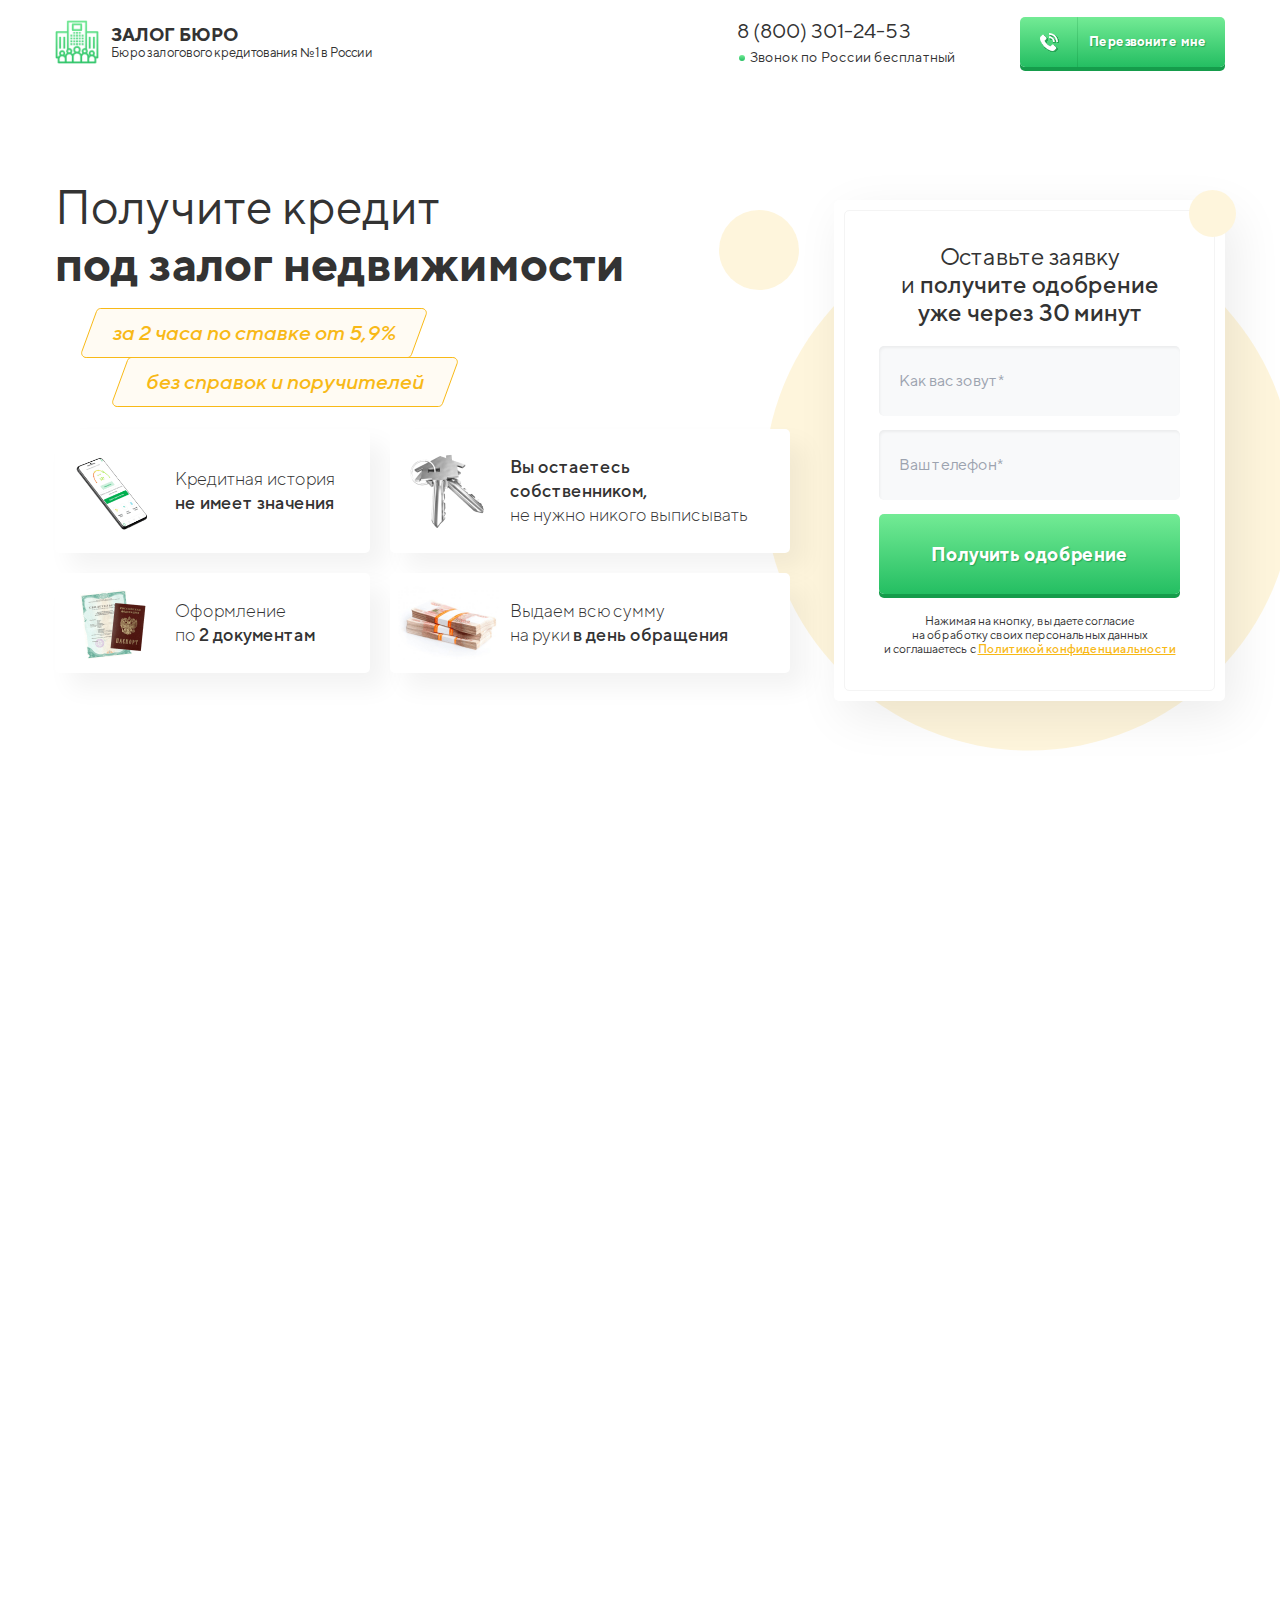
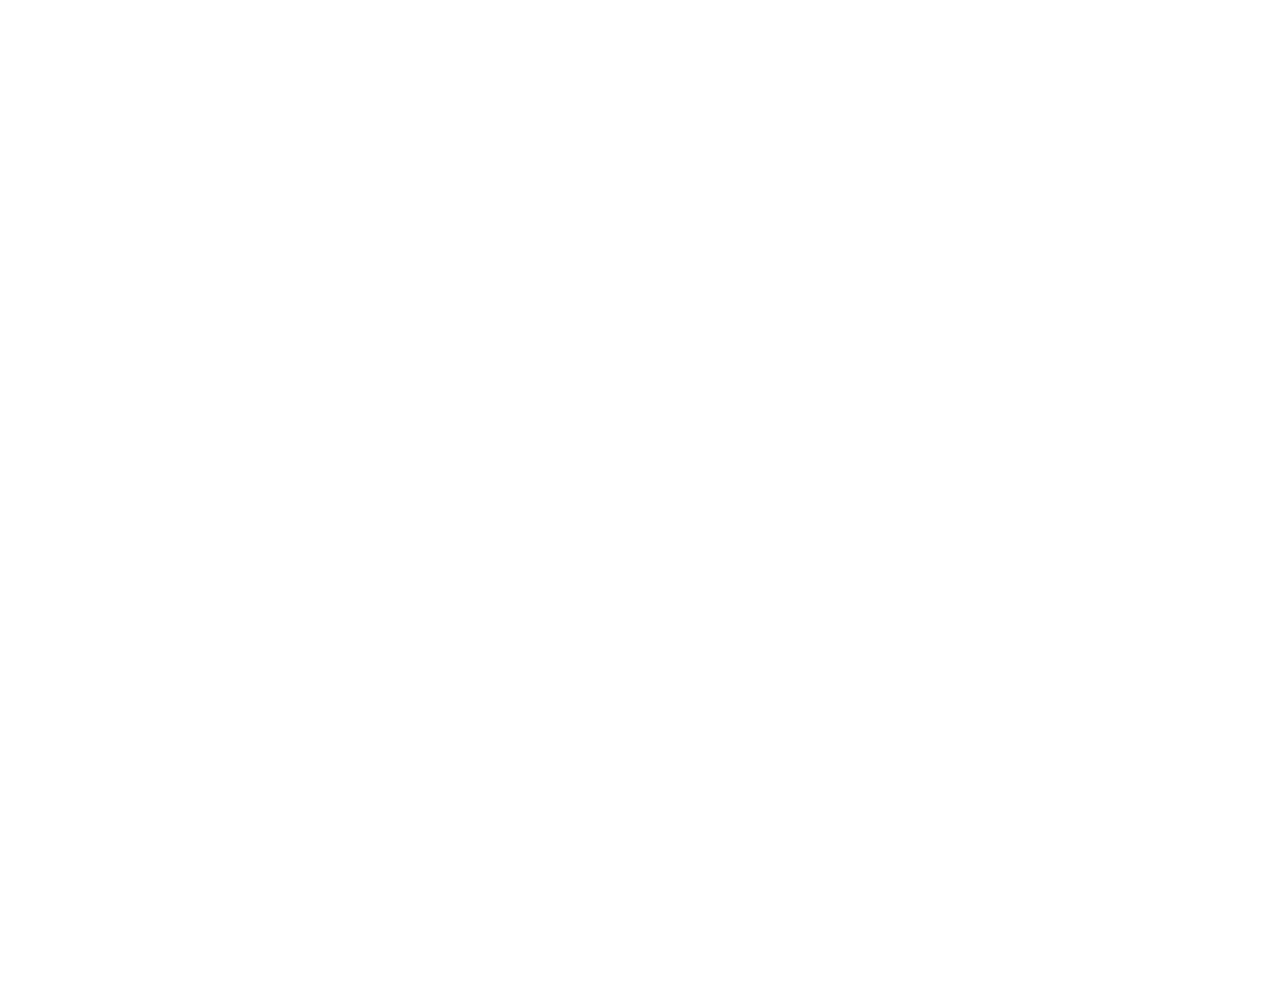
==== index.html @ 704db832 "16.07.2024" ====
<!DOCTYPE html>
<html lang="en">
  <head>
    <meta charset="UTF-8" />
    <meta name="viewport" content="width=device-width, initial-scale=1.0" />
    <meta name="robots" content="noindex, nofollow" />
    <link rel="shortcut icon" href="/favicon.ico" type="image/x-icon" />
    <link rel="stylesheet" href="./scss/app.min.css" />
    <title>Получите кредит под залог недвижимости</title>
  </head>
  <body>
    <!-- Header -->
    <header class="header">
      <div class="container">
        <a href="#" class="header__logo">
          <img src="./images/logo.png" alt="" />
          <div class="flex-col">
            ЗАЛОГ БЮРО
            <span>Бюро залогового кредитования №1 в России</span>
          </div>
        </a>

        <div class="header__phone">
          <a href="tel:+78003012453">8 (800) 301-24-53</a>
          <span>Звонок по России бесплатный</span>
        </div>

        <button class="header__btn btn-main" onclick="openPopup()">
          <span>Перезвоните мне</span>
        </button>
      </div>
    </header>

    <section class="intro" id="intro">
      <div class="container">
        <div class="intro__text">
          <div class="intro__text-title">
            Получите кредит <br /><strong>под залог недвижимости</strong>
          </div>
          <div class="intro__text-subtitle">за 2 часа по ставке от 5,9%</div>
          <div class="intro__text-subtitle">без справок и поручителей</div>

          <div class="intro__list">
            <div class="intro__list-item">
              <img src="images/first-block-list-1.png" />
              <p>Кредитная история <br /><strong>не имеет значения</strong></p>
            </div>
            <div class="intro__list-item">
              <img src="images/first-block-list-2.png" />
              <p>
                <strong>Вы остаетесь собственником,</strong> <br />не нужно
                никого выписывать
              </p>
            </div>
            <div class="intro__list-item">
              <img src="images/first-block-list-3.png" />
              <p>Оформление <br />по <strong>2 документам</strong></p>
            </div>
            <div class="intro__list-item">
              <img src="images/first-block-list-4.png" />
              <p>
                Выдаем всю сумму <br />на руки <strong>в день обращения</strong>
              </p>
            </div>
          </div>
        </div>

        <div class="intro__form">
          <img class="image-1" src="images/first-form-1.svg" />
          <img class="image-2" src="images/first-form-2.svg" />
          <img class="image-3" src="images/first-form-3.svg" />
          <img class="image-4" src="images/first-form-4.svg" />

          <div class="intro__form-content">
            <div class="intro__form-title">
              Оставьте заявку <br />и
              <strong>получите одобрение уже через 30 минут</strong>
            </div>
            <form action="" method="post">
              <input
                type="hidden"
                name="title"
                value="Заявка на одобрение через 30 минут"
              />
              <input
                type="text"
                name="name"
                class="mask_text"
                placeholder="Как вас зовут*"
                required=""
                autocomplete="off"
              />
              <input
                type="text"
                name="phone"
                class="mask_phone"
                placeholder="Ваш телефон*"
                required=""
                autocomplete="off"
              />
              <button type="submit" class="btn-main">Получить одобрение</button>
              <div class="intro__form-info">
                Нажимая на кнопку, вы даете согласие <br />на обработку своих
                персональных данных <br />и соглашаетесь с
                <a href="/politika.pdf" target="_blank">
                  Политикой конфиденциальности
                </a>
              </div>
            </form>
          </div>
        </div>
      </div>
    </section>

    <div class="se"></div>

    <script>
      document.addEventListener("DOMContentLoaded", function () {
        var textInputs = document.querySelectorAll(".mask_text");

        textInputs.forEach(function (input) {
          input.addEventListener("keydown", function (event) {
            var k = event.key;
            var allowedKeys = [
              "а",
              "б",
              "в",
              "г",
              "д",
              "е",
              "ё",
              "ж",
              "з",
              "и",
              "й",
              "к",
              "л",
              "м",
              "н",
              "о",
              "п",
              "р",
              "с",
              "т",
              "у",
              "ф",
              "х",
              "ц",
              "ч",
              "ш",
              "щ",
              "ъ",
              "ы",
              "ь",
              "э",
              "ю",
              "я",

              "А",
              "Б",
              "В",
              "Г",
              "Д",
              "Е",
              "Ё",
              "Ж",
              "З",
              "И",
              "Й",
              "К",
              "Л",
              "М",
              "Н",
              "О",
              "П",
              "Р",
              "С",
              "Т",
              "У",
              "Ф",
              "Х",
              "Ц",
              "Ч",
              "Ш",
              "Щ",
              "Ъ",
              "Ы",
              "Ь",
              "Э",
              "Ю",
              "Я",

              "a",
              "b",
              "c",
              "d",
              "e",
              "f",
              "g",
              "h",
              "i",
              "j",
              "k",
              "l",
              "m",
              "n",
              "o",
              "p",
              "q",
              "r",
              "s",
              "t",
              "u",
              "v",
              "w",
              "x",
              "y",
              "z",

              "A",
              "B",
              "C",
              "D",
              "E",
              "F",
              "G",
              "H",
              "I",
              "J",
              "K",
              "L",
              "M",
              "N",
              "O",
              "P",
              "Q",
              "R",
              "S",
              "T",
              "U",
              "V",
              "W",
              "X",
              "Y",
              "Z",

              " ",
              "Alt",
              "Backspace",
              "Shift",
              "Control",
              "Tab",
              "ArrowLeft",
              "ArrowRight",
            ];

            if (!allowedKeys.includes(k)) {
              event.preventDefault();
            }
          });
        });

        [].forEach.call(
          document.querySelectorAll(".mask_phone"),
          function (input) {
            var keyCode;
            function mask(event) {
              event.keyCode && (keyCode = event.keyCode);
              var pos = this.selectionStart;
              if (pos < 3) event.preventDefault();
              var matrix = "+7 (___) ___ ____",
                i = 0,
                def = matrix.replace(/\D/g, ""),
                val = this.value.replace(/\D/g, ""),
                new_value = matrix.replace(/[_\d]/g, function (a) {
                  return i < val.length ? val.charAt(i++) : a;
                });
              i = new_value.indexOf("_");
              if (i != -1) {
                i < 5 && (i = 3);
                new_value = new_value.slice(0, i);
              }
              var reg = matrix
                .substr(0, this.value.length)
                .replace(/_+/g, function (a) {
                  return "\\d{1," + a.length + "}";
                })
                .replace(/[+()]/g, "\\$&");
              reg = new RegExp("^" + reg + "$");
              if (
                !reg.test(this.value) ||
                this.value.length < 5 ||
                (keyCode > 47 && keyCode < 58)
              ) {
                this.value = new_value;
              }
              if (event.type == "blur" && this.value.length < 5) {
                this.value = "";
              }
            }

            input.addEventListener("input", mask, false);
            input.addEventListener("focus", mask, false);
            input.addEventListener("blur", mask, false);
            input.addEventListener("keydown", mask, false);
          }
        );
      });

      document
        .querySelector("form")
        .addEventListener("submit", function (event) {
          event.preventDefault();

          var phoneInput = this.querySelector("input[name='phone']");
          var phone = phoneInput.value;

          if (String(phone)[4] != "9") {
            phoneInput.value = "";
            phoneInput.focus();
            return;
          }

          var formData = new FormData(this);
          var msg = new URLSearchParams(formData).toString();
          var utmData = new FormData(document.getElementById("utm_form"));
          var utm = new URLSearchParams(utmData).toString();

          if (phone) {
            var xhr = new XMLHttpRequest();
            xhr.open("POST", "/lead.php", true);
            xhr.setRequestHeader(
              "Content-Type",
              "application/x-www-form-urlencoded; charset=UTF-8"
            );
            xhr.onload = function () {
              if (xhr.status === 200) {
                var textInputs = document.querySelectorAll("input[type=text]");
                var submitInputs = document.querySelectorAll(
                  "form input[type=submit]"
                );
                var buttons = document.querySelectorAll("form button");
                textInputs.forEach(function (input) {
                  input.disabled = true;
                });
                submitInputs.forEach(function (input) {
                  input.disabled = true;
                });
                buttons.forEach(function (button) {
                  button.disabled = true;
                });
              } else {
                console.log("Ошибка формы: " + xhr.status);
              }
            };
            xhr.send(msg + "&" + utm);

            var formInputs = this.querySelectorAll("input");
            formInputs.forEach(function (input) {
              input.disabled = true;
            });
          }
        });
    </script>
  </body>
</html>
---- scss/app.min.css ----
@font-face{font-family:"TT Norms";src:url("../fonts/TTNorms-Regular.woff2") format("woff2");font-weight:normal;font-style:normal;font-display:swap}@font-face{font-family:"TT Norms";src:url("../fonts/TTNorms-Bold.woff2") format("woff2");font-weight:700;font-style:normal;font-display:swap}@font-face{font-family:"TT Norms";src:url("../fonts/TTNorms-Light.woff2") format("woff2");font-weight:300;font-display:swap;font-style:normal}@font-face{font-family:"TT Norms";src:url("../fonts/TTNorms-Medium.woff2") format("woff2");font-weight:500;font-style:normal;font-display:swap}@font-face{font-family:"TT Norms";src:url("../fonts/TTNorms-MediumItalic.woff2") format("woff2");font-weight:500;font-style:italic;font-display:swap}@font-face{font-family:"TT Norms";src:url("../fonts/TTNorms-Thin.woff2") format("woff2");font-weight:100;font-style:normal;font-display:swap}@font-face{font-family:"TT Norms";src:url("../fonts/TTNorms-ExtraBold.woff2") format("woff2");font-weight:800;font-style:normal;font-display:swap}:root{--primary-font: "TT Norms", sans-serif;--dark-gray: #2c353f;--amber: #f8b917;--light-amber: rgba(248, 185, 23, 0.1);--gradient: linear-gradient(180deg, #73eb95 0%, #24be62 100%);--transition: 0.25s ease-in-out}*,::after,::before{margin:0;padding:0;box-sizing:border-box}:host,html{color:#333;font-family:var(--primary-font);scroll-behavior:smooth}body{margin:0;line-height:inherit}hr{height:0;color:inherit;border-top-width:1px}abbr:where([title]){-webkit-text-decoration:underline dotted;text-decoration:underline dotted}h1,h2,h3,h4,h5,h6{font-size:inherit;font-weight:inherit}a{color:inherit;text-decoration:inherit}b,strong{font-weight:bolder}code,kbd,pre,samp{font-family:ui-monospace,SFMono-Regular,Menlo,Monaco,Consolas,"Liberation Mono","Courier New",monospace;font-feature-settings:normal;font-variation-settings:normal;font-size:1em}small{font-size:80%}sub,sup{font-size:75%;line-height:0;position:relative;vertical-align:baseline}sub{bottom:-0.25em}sup{top:-0.5em}table{text-indent:0;border-color:inherit;border-collapse:collapse}button,input,optgroup,select,textarea{font-family:inherit;font-feature-settings:inherit;font-variation-settings:inherit;font-size:100%;font-weight:inherit;line-height:inherit;letter-spacing:inherit;color:inherit;margin:0;padding:0;outline:none;border:none}button,select{text-transform:none}button,input:where([type=button]),input:where([type=reset]),input:where([type=submit]){-webkit-appearance:button;-moz-appearance:none;appearance:none;background-color:rgba(0,0,0,0);background-image:none}:-moz-focusring{outline:auto}:-moz-ui-invalid{box-shadow:none}progress{vertical-align:baseline}::-webkit-inner-spin-button,::-webkit-outer-spin-button{height:auto}[type=search]{-webkit-appearance:textfield;-moz-appearance:none;appearance:none;outline-offset:-2px}::-webkit-search-decoration{-webkit-appearance:none}::-webkit-file-upload-button{-webkit-appearance:button;font:inherit}summary{display:list-item}blockquote,dd,dl,figure,h1,h2,h3,h4,h5,h6,hr,p,pre{margin:0}fieldset{margin:0;padding:0}legend{padding:0}menu,ol,ul{list-style:none;margin:0;padding:0}dialog{padding:0}textarea{resize:vertical}input::-moz-placeholder, textarea::-moz-placeholder{opacity:1;color:#9ca3af}input::placeholder,textarea::placeholder{opacity:1;color:#9ca3af}[role=button],button{cursor:pointer}:disabled{cursor:default}audio,canvas,embed,iframe,img,object,svg,video{display:block;vertical-align:middle}img,video{max-width:100%;height:auto}[hidden]{display:none}input,textarea,select{display:block;width:100%;padding:20px;font-size:16px;font-weight:400;line-height:30px;font-family:"TT Norms";color:#333;background:#f8f9fa;border:none;box-shadow:inset 1px 2px 3px rgba(0,0,0,.05);border-radius:5px;transition:transform .2s ease}main{margin:0 auto;width:100%;max-width:100%}.container{margin:0 auto;padding:0 10px;width:100%;max-width:1190px}@media only screen and (max-width: 1189px){.container{max-width:768px;padding:0 30px}}@media only screen and (max-width: 767px){.container{max-width:320px;padding:0 10px}}.text-h1{color:var(--white-900);font-size:60px;font-weight:700;line-height:120%;letter-spacing:-0.02em}.text-h2{color:var(--gray-900);font-size:36px;font-weight:700;line-height:122%;letter-spacing:-0.02em}.text-h3{color:var(--gray-900);font-size:24px;font-weight:700;line-height:133%}.btn-main{color:#fff;text-align:center;text-shadow:1px 1px 1px #26a656;background:linear-gradient(180deg, #73eb95 0%, #24be62 100%);box-shadow:0px 4px 0px #159c4b;transition:var(--transition);border-radius:5px;cursor:pointer;-webkit-user-select:none;-moz-user-select:none;user-select:none;overflow:hidden}.btn-main:hover{background:linear-gradient(180deg, #67de89 0%, #24be62 100%)}.header{position:fixed;padding:17px 0 23px;top:0;left:0;width:100%;height:80px;background:#fff;z-index:9}@media only screen and (max-width: 767px){.header{padding:15px 0 25px}}.header .container{display:flex;align-items:center;justify-content:space-between;gap:0px}@media only screen and (max-width: 767px){.header .container{align-items:flex-start}}.header__logo{display:flex;align-items:center;justify-content:flex-start;gap:12px}.header__logo img{width:44px;height:44px}.header__logo .flex-col{font-size:18px;font-weight:bold;line-height:21px;display:flex;flex-direction:column;align-items:flex-start;justify-content:center;gap:0px}.header__logo span{font-size:13px;font-weight:400;line-height:15px}@media only screen and (max-width: 767px){.header__logo{width:125px;align-items:flex-start;gap:10px}.header__logo img{margin-top:-2px;margin-left:-2px;width:29px;height:29px}.header__logo .flex-col{font-size:11px;line-height:11px}.header__logo span{margin-top:5px;font-size:10px;line-height:12px}}.header__phone{margin-left:auto;margin-right:65px;display:flex;flex-direction:column;align-items:flex-start;justify-content:center;gap:0px}.header__phone a{font-size:21px;line-height:25px;color:var(--gray)}.header__phone span{position:relative;padding-left:13px;margin-top:6px;font-size:14px;line-height:17px}.header__phone span:before{position:absolute;content:"";top:50%;left:2px;width:6px;height:6px;margin-top:-3px;background:linear-gradient(180deg, #73eb95 0%, #24be62 100%);border-radius:50%}@media only screen and (max-width: 1189px){.header__phone{margin-right:20px}}@media only screen and (max-width: 767px){.header__phone{margin-top:-4px;margin-right:0;align-items:flex-end}.header__phone a{text-align:right;font-size:17px;line-height:22px}.header__phone span{max-width:125px;font-size:11px;line-height:14px;text-align:right}.header__phone span:before{display:none}}.header__btn{position:relative;padding-left:50px;width:205px;height:50px;font-size:13px;font-weight:700;line-height:16px}.header__btn::before{content:"";position:absolute;top:16px;left:20px;content:url(../images/icon-call-white.svg)}.header__btn::after{content:"";position:absolute;top:0;left:57px;content:url(../images/icon-call-line.svg)}@media only screen and (max-width: 1189px){.header__btn{width:60px}.header__btn::after{display:none}.header__btn span{display:none}}@media only screen and (max-width: 767px){.header__btn{display:none}}.intro{position:relative;padding:190px 0 105px}.intro .container{display:flex;align-items:center;justify-content:space-between;gap:44px}.intro__text{margin-top:-40px;width:100%;max-width:780px;display:flex;flex-direction:column;align-items:flex-start;justify-content:center;gap:0px}.intro__text-title{margin:0 0 16px;font-size:48px;line-height:57px}@media only screen and (max-width: 1189px){.intro__text-title{text-align:center}}@media only screen and (max-width: 767px){.intro__text-title{font-size:32px;line-height:38px}}.intro__text-subtitle{width:350px;font-style:italic;font-weight:500;font-size:21px;line-height:50px;text-align:center;color:#f8b917;background-image:url(../images/first-block-text-bg.svg);background-repeat:no-repeat;background-position:center}.intro__text-subtitle:nth-child(2){margin-left:24px}.intro__text-subtitle:nth-child(3){margin-top:-1px;margin-left:55px;margin-bottom:22px}@media only screen and (max-width: 1189px){.intro__text-subtitle:nth-child(2){margin-left:164px}.intro__text-subtitle:nth-child(3){margin-left:194px}}@media only screen and (max-width: 767px){.intro__text-subtitle{position:relative;margin-left:auto !important;margin-right:auto !important;font-size:14px;line-height:42px}.intro__text-subtitle:nth-child(2),.intro__text-subtitle:nth-child(3){width:280px;background-size:280px}.intro__text-subtitle:nth-child(2){left:-6px}.intro__text-subtitle:nth-child(3){left:9px;margin-top:-2px;margin-bottom:16px}}.intro__list{width:100%;display:grid;grid-template-columns:315px 400px;gap:20px}.intro__list-item{position:relative;padding:26px 20px 26px 120px;font-size:18px;font-weight:300;line-height:24px;background:#fff;box-shadow:15px 15px 25px rgba(0,0,0,.05);border-radius:5px;display:flex;align-items:center;justify-content:flex-start;gap:15px}.intro__list-item img{position:absolute;left:8px;width:auto}.intro__list-item strong{font-weight:500}.intro__list-item:nth-child(1) img{height:105px}.intro__list-item:nth-child(2) img{left:20px;height:74px}.intro__list-item:nth-child(3) img{left:25px;height:71px}.intro__list-item:nth-child(4) img{height:76px}.intro__form{position:relative;margin-top:10px;padding:42px 45px 45px;background:#fff;box-shadow:10px 15px 50px rgba(0,0,0,.08);border-radius:5px}.intro__form::before{position:absolute;top:10px;left:10px;right:10px;bottom:10px;content:"";border:1px solid #f4f4f4;border-radius:5px}.intro__form .image-1{position:absolute;top:150px;left:485px}.intro__form .image-2{position:absolute;top:-10px;left:355px;z-index:6}.intro__form .image-3{position:absolute;top:10px;left:-115px}.intro__form .image-4{position:absolute;top:20px;left:-70px;max-width:530px;z-index:-2}.intro__form-content{position:relative;width:100%;z-index:2}.intro__form-title{margin-bottom:20px;font-size:24px;line-height:28px;text-align:center}.intro__form-title strong{font-weight:500}.intro__form input{margin-bottom:14px}.intro__form button{padding:30px 10px;width:100%;font-size:19px;font-weight:700;line-height:20px;text-align:center}.intro__form-info{margin-top:20px;margin-left:-15px;margin-right:-15px;font-size:12px;line-height:14px;text-align:center}.intro__form-info a{font-weight:500;text-decoration:underline;color:#f8b917}.se{min-height:200vh}/*# sourceMappingURL=app.min.css.map */
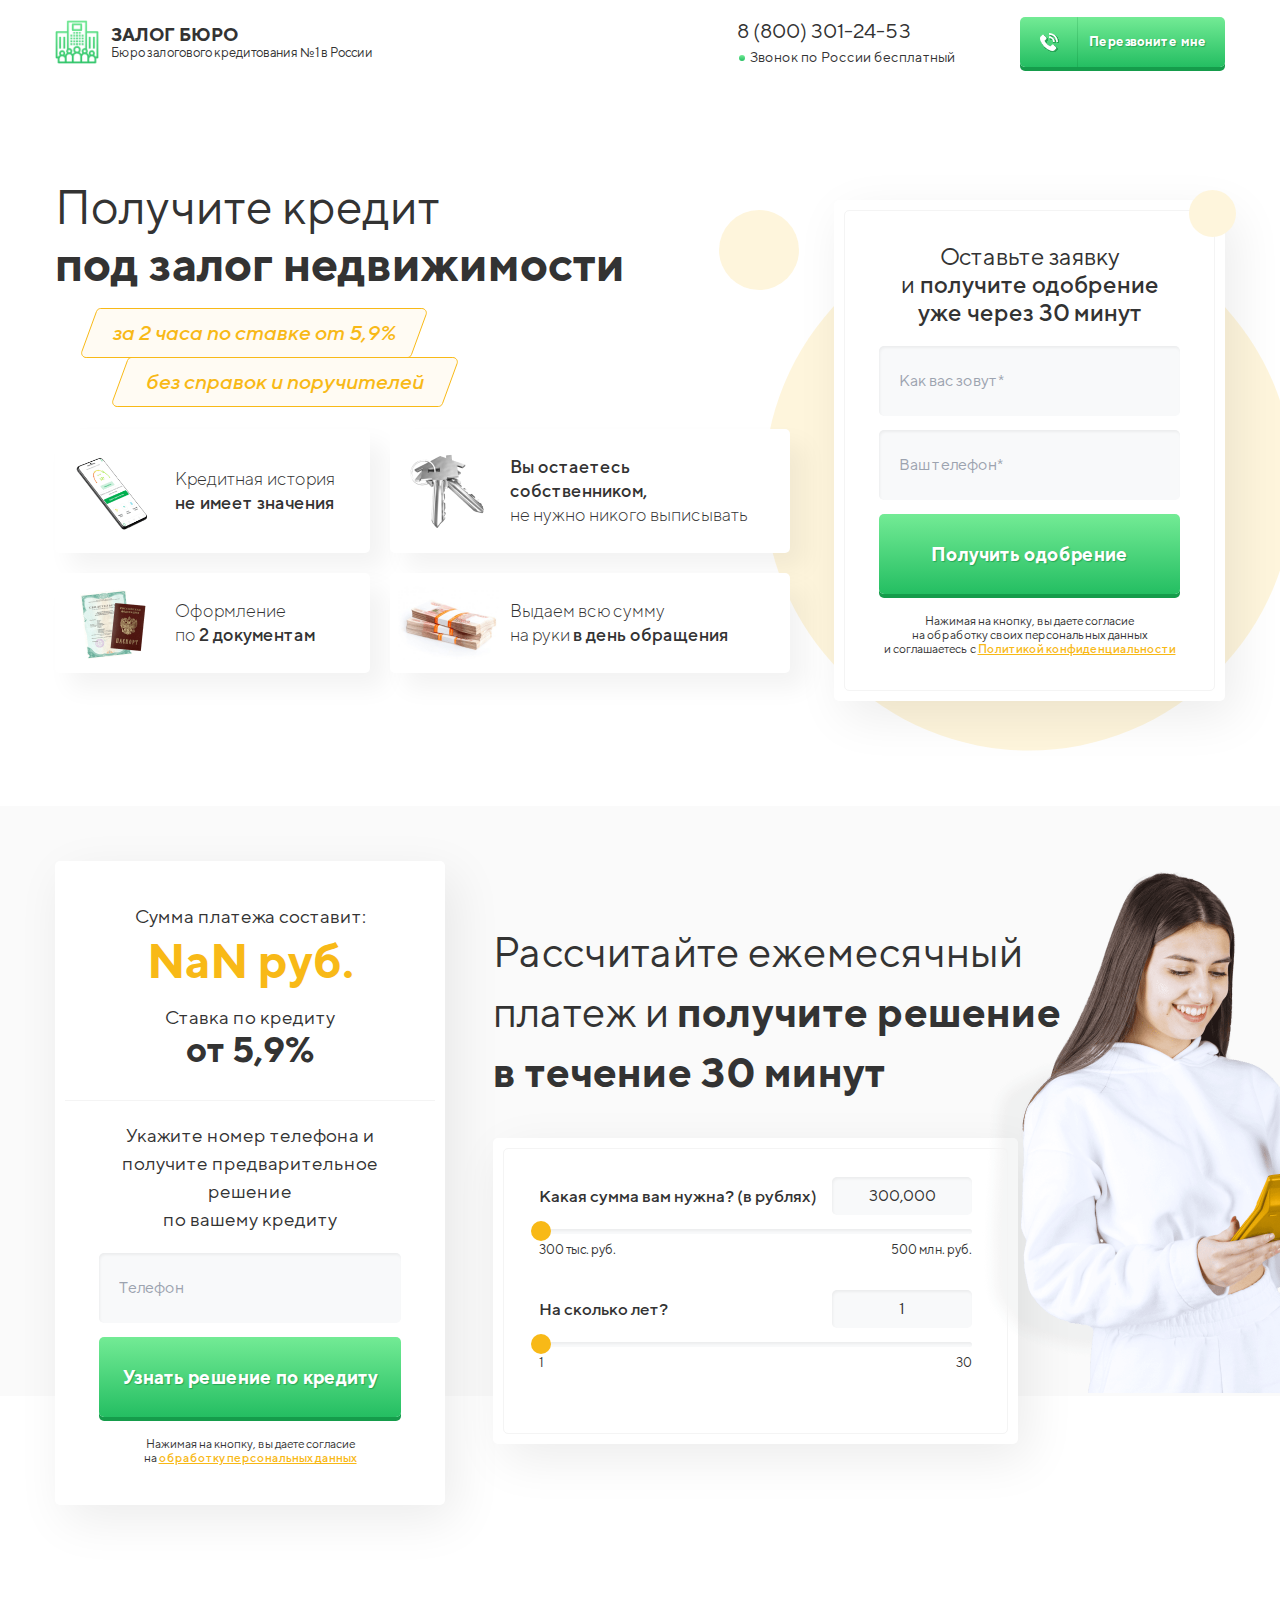
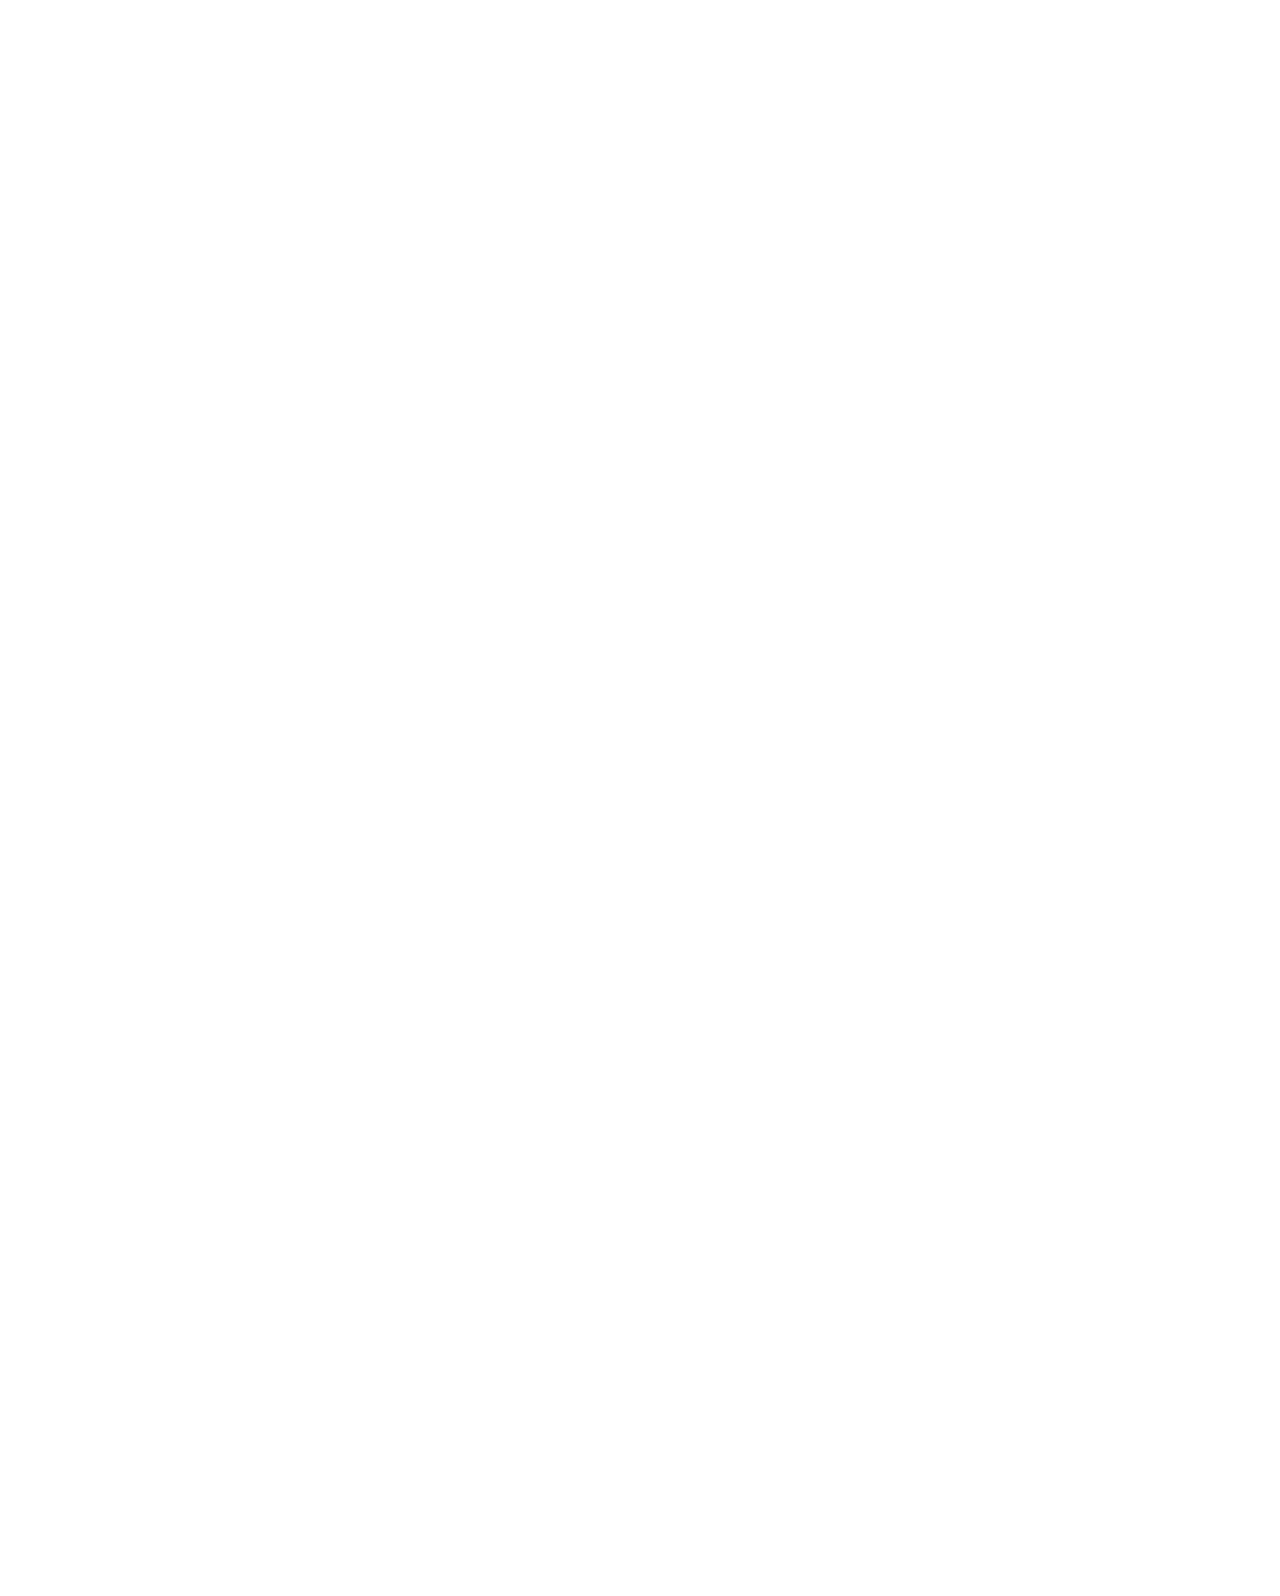
==== commit a8f61b31: "17.07.2024" ====
--- a/index.html
+++ b/index.html
@@ -31,336 +31,185 @@
       </div>
     </header>
 
-    <section class="intro" id="intro">
-      <div class="container">
-        <div class="intro__text">
-          <div class="intro__text-title">
-            Получите кредит <br /><strong>под залог недвижимости</strong>
-          </div>
-          <div class="intro__text-subtitle">за 2 часа по ставке от 5,9%</div>
-          <div class="intro__text-subtitle">без справок и поручителей</div>
-
-          <div class="intro__list">
-            <div class="intro__list-item">
-              <img src="images/first-block-list-1.png" />
-              <p>Кредитная история <br /><strong>не имеет значения</strong></p>
-            </div>
-            <div class="intro__list-item">
-              <img src="images/first-block-list-2.png" />
-              <p>
-                <strong>Вы остаетесь собственником,</strong> <br />не нужно
-                никого выписывать
-              </p>
-            </div>
-            <div class="intro__list-item">
-              <img src="images/first-block-list-3.png" />
-              <p>Оформление <br />по <strong>2 документам</strong></p>
-            </div>
-            <div class="intro__list-item">
-              <img src="images/first-block-list-4.png" />
-              <p>
-                Выдаем всю сумму <br />на руки <strong>в день обращения</strong>
-              </p>
+    <main>
+      <!-- Intro -->
+      <section class="intro" id="intro">
+        <div class="container">
+          <div class="intro__text">
+            <div class="intro__text-title">
+              Получите кредит <br /><strong>под залог недвижимости</strong>
+            </div>
+            <div class="intro__text-subtitle">за 2 часа по ставке от 5,9%</div>
+            <div class="intro__text-subtitle">без справок и поручителей</div>
+
+            <div class="intro__list">
+              <div class="intro__list-item">
+                <img src="images/first-block-list-1.png" />
+                <p>
+                  Кредитная история <br /><strong>не имеет значения</strong>
+                </p>
+              </div>
+              <div class="intro__list-item">
+                <img src="images/first-block-list-2.png" />
+                <p>
+                  <strong>Вы остаетесь собственником,</strong> <br />не нужно
+                  никого выписывать
+                </p>
+              </div>
+              <div class="intro__list-item">
+                <img src="images/first-block-list-3.png" />
+                <p>Оформление <br />по <strong>2 документам</strong></p>
+              </div>
+              <div class="intro__list-item">
+                <img src="images/first-block-list-4.png" />
+                <p>
+                  Выдаем всю сумму <br />на руки
+                  <strong>в день обращения</strong>
+                </p>
+              </div>
+            </div>
+          </div>
+
+          <div class="intro__form">
+            <img class="image-1" src="images/first-form-1.svg" />
+            <img class="image-2" src="images/first-form-2.svg" />
+            <img class="image-3" src="images/first-form-3.svg" />
+            <img class="image-4" src="images/first-form-4.svg" />
+
+            <div class="intro__form-content">
+              <div class="intro__form-title">
+                Оставьте заявку <br />и
+                <strong>получите одобрение уже через 30 минут</strong>
+              </div>
+              <form action="" method="post">
+                <input
+                  type="hidden"
+                  name="title"
+                  value="Заявка на одобрение через 30 минут"
+                />
+                <input
+                  type="text"
+                  name="name"
+                  class="mask_text"
+                  placeholder="Как вас зовут*"
+                  required=""
+                  autocomplete="off"
+                />
+                <input
+                  type="text"
+                  name="phone"
+                  class="mask_phone"
+                  placeholder="Ваш телефон*"
+                  required=""
+                  autocomplete="off"
+                />
+                <button type="submit" class="btn-main">
+                  Получить одобрение
+                </button>
+                <div class="intro__form-info">
+                  Нажимая на кнопку, вы даете согласие <br />на обработку своих
+                  персональных данных <br />и соглашаетесь с
+                  <a href="/politika.pdf" target="_blank">
+                    Политикой конфиденциальности
+                  </a>
+                </div>
+              </form>
             </div>
           </div>
         </div>
-
-        <div class="intro__form">
-          <img class="image-1" src="images/first-form-1.svg" />
-          <img class="image-2" src="images/first-form-2.svg" />
-          <img class="image-3" src="images/first-form-3.svg" />
-          <img class="image-4" src="images/first-form-4.svg" />
-
-          <div class="intro__form-content">
-            <div class="intro__form-title">
-              Оставьте заявку <br />и
-              <strong>получите одобрение уже через 30 минут</strong>
+      </section>
+
+      <!-- Calculator -->
+      <section class="calculator">
+        <div class="container">
+          <div class="calculator__form">
+            <div class="calculator__form-text">Сумма платежа составит:</div>
+            <div class="calculator__form-result"><span>5 900</span> руб.</div>
+            <div class="calculator__form-value-text">Ставка по кредиту</div>
+            <div class="calculator__form-value">от 5,9%</div>
+            <div class="calculator__form-text">
+              Укажите номер телефона и получите предварительное решение
+              <br />по вашему кредиту
             </div>
             <form action="" method="post">
-              <input
-                type="hidden"
-                name="title"
-                value="Заявка на одобрение через 30 минут"
-              />
-              <input
-                type="text"
-                name="name"
-                class="mask_text"
-                placeholder="Как вас зовут*"
-                required=""
-                autocomplete="off"
-              />
               <input
                 type="text"
                 name="phone"
                 class="mask_phone"
-                placeholder="Ваш телефон*"
+                placeholder="Телефон"
                 required=""
                 autocomplete="off"
               />
-              <button type="submit" class="btn-main">Получить одобрение</button>
-              <div class="intro__form-info">
-                Нажимая на кнопку, вы даете согласие <br />на обработку своих
-                персональных данных <br />и соглашаетесь с
+              <button type="submit" class="btn-main">
+                Узнать решение по кредиту
+              </button>
+              <div class="calculator__form-info">
+                Нажимая на кнопку, вы даете согласие <br />на
                 <a href="/politika.pdf" target="_blank">
-                  Политикой конфиденциальности
+                  обработку персональных данных
                 </a>
               </div>
             </form>
           </div>
+
+          <div class="calculator__content">
+            <div class="calculator__content-title">
+              Рассчитайте ежемесячный <br />платеж и
+              <strong>получите решение <br />в течение 30 минут</strong>
+            </div>
+
+            <div class="calculator__block">
+              <div class="calculator__block-container">
+                <div class="calculator__block_item-line">
+                  <span>Какая сумма вам нужна? (в рублях)</span>
+                  <input
+                    type="text"
+                    id="calc_sum"
+                    name=""
+                    placeholder="100 000"
+                    autocomplete="off"
+                  />
+                  <div class="slider-block">
+                    <div class="sliders" id="slider-money"></div>
+                  </div>
+                  <div class="calculator__block_item-line-text-left">
+                    300 тыс. руб.
+                  </div>
+                  <div class="calculator__block_item-line-text-right">
+                    500 млн. руб.
+                  </div>
+                </div>
+                <div class="calculator__block_item-line">
+                  <span>На сколько лет?</span>
+                  <input
+                    type="text"
+                    id="calc_years"
+                    value="5"
+                    name=""
+                    placeholder="5"
+                    autocomplete="off"
+                  />
+                  <div class="slider-block">
+                    <div class="sliders" id="slider-years"></div>
+                  </div>
+                  <div class="calculator__block_item-line-text-left">1</div>
+                  <div class="calculator__block_item-line-text-right">30</div>
+                </div>
+              </div>
+            </div>
+          </div>
+
+          <img
+            class="calculator__img"
+            src="images/calculator-block-image-1.png"
+          />
         </div>
-      </div>
-    </section>
-
-    <div class="se"></div>
-
-    <script>
-      document.addEventListener("DOMContentLoaded", function () {
-        var textInputs = document.querySelectorAll(".mask_text");
-
-        textInputs.forEach(function (input) {
-          input.addEventListener("keydown", function (event) {
-            var k = event.key;
-            var allowedKeys = [
-              "а",
-              "б",
-              "в",
-              "г",
-              "д",
-              "е",
-              "ё",
-              "ж",
-              "з",
-              "и",
-              "й",
-              "к",
-              "л",
-              "м",
-              "н",
-              "о",
-              "п",
-              "р",
-              "с",
-              "т",
-              "у",
-              "ф",
-              "х",
-              "ц",
-              "ч",
-              "ш",
-              "щ",
-              "ъ",
-              "ы",
-              "ь",
-              "э",
-              "ю",
-              "я",
-
-              "А",
-              "Б",
-              "В",
-              "Г",
-              "Д",
-              "Е",
-              "Ё",
-              "Ж",
-              "З",
-              "И",
-              "Й",
-              "К",
-              "Л",
-              "М",
-              "Н",
-              "О",
-              "П",
-              "Р",
-              "С",
-              "Т",
-              "У",
-              "Ф",
-              "Х",
-              "Ц",
-              "Ч",
-              "Ш",
-              "Щ",
-              "Ъ",
-              "Ы",
-              "Ь",
-              "Э",
-              "Ю",
-              "Я",
-
-              "a",
-              "b",
-              "c",
-              "d",
-              "e",
-              "f",
-              "g",
-              "h",
-              "i",
-              "j",
-              "k",
-              "l",
-              "m",
-              "n",
-              "o",
-              "p",
-              "q",
-              "r",
-              "s",
-              "t",
-              "u",
-              "v",
-              "w",
-              "x",
-              "y",
-              "z",
-
-              "A",
-              "B",
-              "C",
-              "D",
-              "E",
-              "F",
-              "G",
-              "H",
-              "I",
-              "J",
-              "K",
-              "L",
-              "M",
-              "N",
-              "O",
-              "P",
-              "Q",
-              "R",
-              "S",
-              "T",
-              "U",
-              "V",
-              "W",
-              "X",
-              "Y",
-              "Z",
-
-              " ",
-              "Alt",
-              "Backspace",
-              "Shift",
-              "Control",
-              "Tab",
-              "ArrowLeft",
-              "ArrowRight",
-            ];
-
-            if (!allowedKeys.includes(k)) {
-              event.preventDefault();
-            }
-          });
-        });
-
-        [].forEach.call(
-          document.querySelectorAll(".mask_phone"),
-          function (input) {
-            var keyCode;
-            function mask(event) {
-              event.keyCode && (keyCode = event.keyCode);
-              var pos = this.selectionStart;
-              if (pos < 3) event.preventDefault();
-              var matrix = "+7 (___) ___ ____",
-                i = 0,
-                def = matrix.replace(/\D/g, ""),
-                val = this.value.replace(/\D/g, ""),
-                new_value = matrix.replace(/[_\d]/g, function (a) {
-                  return i < val.length ? val.charAt(i++) : a;
-                });
-              i = new_value.indexOf("_");
-              if (i != -1) {
-                i < 5 && (i = 3);
-                new_value = new_value.slice(0, i);
-              }
-              var reg = matrix
-                .substr(0, this.value.length)
-                .replace(/_+/g, function (a) {
-                  return "\\d{1," + a.length + "}";
-                })
-                .replace(/[+()]/g, "\\$&");
-              reg = new RegExp("^" + reg + "$");
-              if (
-                !reg.test(this.value) ||
-                this.value.length < 5 ||
-                (keyCode > 47 && keyCode < 58)
-              ) {
-                this.value = new_value;
-              }
-              if (event.type == "blur" && this.value.length < 5) {
-                this.value = "";
-              }
-            }
-
-            input.addEventListener("input", mask, false);
-            input.addEventListener("focus", mask, false);
-            input.addEventListener("blur", mask, false);
-            input.addEventListener("keydown", mask, false);
-          }
-        );
-      });
-
-      document
-        .querySelector("form")
-        .addEventListener("submit", function (event) {
-          event.preventDefault();
-
-          var phoneInput = this.querySelector("input[name='phone']");
-          var phone = phoneInput.value;
-
-          if (String(phone)[4] != "9") {
-            phoneInput.value = "";
-            phoneInput.focus();
-            return;
-          }
-
-          var formData = new FormData(this);
-          var msg = new URLSearchParams(formData).toString();
-          var utmData = new FormData(document.getElementById("utm_form"));
-          var utm = new URLSearchParams(utmData).toString();
-
-          if (phone) {
-            var xhr = new XMLHttpRequest();
-            xhr.open("POST", "/lead.php", true);
-            xhr.setRequestHeader(
-              "Content-Type",
-              "application/x-www-form-urlencoded; charset=UTF-8"
-            );
-            xhr.onload = function () {
-              if (xhr.status === 200) {
-                var textInputs = document.querySelectorAll("input[type=text]");
-                var submitInputs = document.querySelectorAll(
-                  "form input[type=submit]"
-                );
-                var buttons = document.querySelectorAll("form button");
-                textInputs.forEach(function (input) {
-                  input.disabled = true;
-                });
-                submitInputs.forEach(function (input) {
-                  input.disabled = true;
-                });
-                buttons.forEach(function (button) {
-                  button.disabled = true;
-                });
-              } else {
-                console.log("Ошибка формы: " + xhr.status);
-              }
-            };
-            xhr.send(msg + "&" + utm);
-
-            var formInputs = this.querySelectorAll("input");
-            formInputs.forEach(function (input) {
-              input.disabled = true;
-            });
-          }
-        });
-    </script>
+      </section>
+
+      <div class="se"></div>
+    </main>
+
+    <script src="js/nouislider.min.js"></script>
+    <script src="js/app.js"></script>
   </body>
 </html>
--- a/scss/app.min.css
+++ b/scss/app.min.css
@@ -1 +1 @@
-@font-face{font-family:"TT Norms";src:url("../fonts/TTNorms-Regular.woff2") format("woff2");font-weight:normal;font-style:normal;font-display:swap}@font-face{font-family:"TT Norms";src:url("../fonts/TTNorms-Bold.woff2") format("woff2");font-weight:700;font-style:normal;font-display:swap}@font-face{font-family:"TT Norms";src:url("../fonts/TTNorms-Light.woff2") format("woff2");font-weight:300;font-display:swap;font-style:normal}@font-face{font-family:"TT Norms";src:url("../fonts/TTNorms-Medium.woff2") format("woff2");font-weight:500;font-style:normal;font-display:swap}@font-face{font-family:"TT Norms";src:url("../fonts/TTNorms-MediumItalic.woff2") format("woff2");font-weight:500;font-style:italic;font-display:swap}@font-face{font-family:"TT Norms";src:url("../fonts/TTNorms-Thin.woff2") format("woff2");font-weight:100;font-style:normal;font-display:swap}@font-face{font-family:"TT Norms";src:url("../fonts/TTNorms-ExtraBold.woff2") format("woff2");font-weight:800;font-style:normal;font-display:swap}:root{--primary-font: "TT Norms", sans-serif;--dark-gray: #2c353f;--amber: #f8b917;--light-amber: rgba(248, 185, 23, 0.1);--gradient: linear-gradient(180deg, #73eb95 0%, #24be62 100%);--transition: 0.25s ease-in-out}*,::after,::before{margin:0;padding:0;box-sizing:border-box}:host,html{color:#333;font-family:var(--primary-font);scroll-behavior:smooth}body{margin:0;line-height:inherit}hr{height:0;color:inherit;border-top-width:1px}abbr:where([title]){-webkit-text-decoration:underline dotted;text-decoration:underline dotted}h1,h2,h3,h4,h5,h6{font-size:inherit;font-weight:inherit}a{color:inherit;text-decoration:inherit}b,strong{font-weight:bolder}code,kbd,pre,samp{font-family:ui-monospace,SFMono-Regular,Menlo,Monaco,Consolas,"Liberation Mono","Courier New",monospace;font-feature-settings:normal;font-variation-settings:normal;font-size:1em}small{font-size:80%}sub,sup{font-size:75%;line-height:0;position:relative;vertical-align:baseline}sub{bottom:-0.25em}sup{top:-0.5em}table{text-indent:0;border-color:inherit;border-collapse:collapse}button,input,optgroup,select,textarea{font-family:inherit;font-feature-settings:inherit;font-variation-settings:inherit;font-size:100%;font-weight:inherit;line-height:inherit;letter-spacing:inherit;color:inherit;margin:0;padding:0;outline:none;border:none}button,select{text-transform:none}button,input:where([type=button]),input:where([type=reset]),input:where([type=submit]){-webkit-appearance:button;-moz-appearance:none;appearance:none;background-color:rgba(0,0,0,0);background-image:none}:-moz-focusring{outline:auto}:-moz-ui-invalid{box-shadow:none}progress{vertical-align:baseline}::-webkit-inner-spin-button,::-webkit-outer-spin-button{height:auto}[type=search]{-webkit-appearance:textfield;-moz-appearance:none;appearance:none;outline-offset:-2px}::-webkit-search-decoration{-webkit-appearance:none}::-webkit-file-upload-button{-webkit-appearance:button;font:inherit}summary{display:list-item}blockquote,dd,dl,figure,h1,h2,h3,h4,h5,h6,hr,p,pre{margin:0}fieldset{margin:0;padding:0}legend{padding:0}menu,ol,ul{list-style:none;margin:0;padding:0}dialog{padding:0}textarea{resize:vertical}input::-moz-placeholder, textarea::-moz-placeholder{opacity:1;color:#9ca3af}input::placeholder,textarea::placeholder{opacity:1;color:#9ca3af}[role=button],button{cursor:pointer}:disabled{cursor:default}audio,canvas,embed,iframe,img,object,svg,video{display:block;vertical-align:middle}img,video{max-width:100%;height:auto}[hidden]{display:none}input,textarea,select{display:block;width:100%;padding:20px;font-size:16px;font-weight:400;line-height:30px;font-family:"TT Norms";color:#333;background:#f8f9fa;border:none;box-shadow:inset 1px 2px 3px rgba(0,0,0,.05);border-radius:5px;transition:transform .2s ease}main{margin:0 auto;width:100%;max-width:100%}.container{margin:0 auto;padding:0 10px;width:100%;max-width:1190px}@media only screen and (max-width: 1189px){.container{max-width:768px;padding:0 30px}}@media only screen and (max-width: 767px){.container{max-width:320px;padding:0 10px}}.text-h1{color:var(--white-900);font-size:60px;font-weight:700;line-height:120%;letter-spacing:-0.02em}.text-h2{color:var(--gray-900);font-size:36px;font-weight:700;line-height:122%;letter-spacing:-0.02em}.text-h3{color:var(--gray-900);font-size:24px;font-weight:700;line-height:133%}.btn-main{color:#fff;text-align:center;text-shadow:1px 1px 1px #26a656;background:linear-gradient(180deg, #73eb95 0%, #24be62 100%);box-shadow:0px 4px 0px #159c4b;transition:var(--transition);border-radius:5px;cursor:pointer;-webkit-user-select:none;-moz-user-select:none;user-select:none;overflow:hidden}.btn-main:hover{background:linear-gradient(180deg, #67de89 0%, #24be62 100%)}.header{position:fixed;padding:17px 0 23px;top:0;left:0;width:100%;height:80px;background:#fff;z-index:9}@media only screen and (max-width: 767px){.header{padding:15px 0 25px}}.header .container{display:flex;align-items:center;justify-content:space-between;gap:0px}@media only screen and (max-width: 767px){.header .container{align-items:flex-start}}.header__logo{display:flex;align-items:center;justify-content:flex-start;gap:12px}.header__logo img{width:44px;height:44px}.header__logo .flex-col{font-size:18px;font-weight:bold;line-height:21px;display:flex;flex-direction:column;align-items:flex-start;justify-content:center;gap:0px}.header__logo span{font-size:13px;font-weight:400;line-height:15px}@media only screen and (max-width: 767px){.header__logo{width:125px;align-items:flex-start;gap:10px}.header__logo img{margin-top:-2px;margin-left:-2px;width:29px;height:29px}.header__logo .flex-col{font-size:11px;line-height:11px}.header__logo span{margin-top:5px;font-size:10px;line-height:12px}}.header__phone{margin-left:auto;margin-right:65px;display:flex;flex-direction:column;align-items:flex-start;justify-content:center;gap:0px}.header__phone a{font-size:21px;line-height:25px;color:var(--gray)}.header__phone span{position:relative;padding-left:13px;margin-top:6px;font-size:14px;line-height:17px}.header__phone span:before{position:absolute;content:"";top:50%;left:2px;width:6px;height:6px;margin-top:-3px;background:linear-gradient(180deg, #73eb95 0%, #24be62 100%);border-radius:50%}@media only screen and (max-width: 1189px){.header__phone{margin-right:20px}}@media only screen and (max-width: 767px){.header__phone{margin-top:-4px;margin-right:0;align-items:flex-end}.header__phone a{text-align:right;font-size:17px;line-height:22px}.header__phone span{max-width:125px;font-size:11px;line-height:14px;text-align:right}.header__phone span:before{display:none}}.header__btn{position:relative;padding-left:50px;width:205px;height:50px;font-size:13px;font-weight:700;line-height:16px}.header__btn::before{content:"";position:absolute;top:16px;left:20px;content:url(../images/icon-call-white.svg)}.header__btn::after{content:"";position:absolute;top:0;left:57px;content:url(../images/icon-call-line.svg)}@media only screen and (max-width: 1189px){.header__btn{width:60px}.header__btn::after{display:none}.header__btn span{display:none}}@media only screen and (max-width: 767px){.header__btn{display:none}}.intro{position:relative;padding:190px 0 105px}.intro .container{display:flex;align-items:center;justify-content:space-between;gap:44px}.intro__text{margin-top:-40px;width:100%;max-width:780px;display:flex;flex-direction:column;align-items:flex-start;justify-content:center;gap:0px}.intro__text-title{margin:0 0 16px;font-size:48px;line-height:57px}@media only screen and (max-width: 1189px){.intro__text-title{text-align:center}}@media only screen and (max-width: 767px){.intro__text-title{font-size:32px;line-height:38px}}.intro__text-subtitle{width:350px;font-style:italic;font-weight:500;font-size:21px;line-height:50px;text-align:center;color:#f8b917;background-image:url(../images/first-block-text-bg.svg);background-repeat:no-repeat;background-position:center}.intro__text-subtitle:nth-child(2){margin-left:24px}.intro__text-subtitle:nth-child(3){margin-top:-1px;margin-left:55px;margin-bottom:22px}@media only screen and (max-width: 1189px){.intro__text-subtitle:nth-child(2){margin-left:164px}.intro__text-subtitle:nth-child(3){margin-left:194px}}@media only screen and (max-width: 767px){.intro__text-subtitle{position:relative;margin-left:auto !important;margin-right:auto !important;font-size:14px;line-height:42px}.intro__text-subtitle:nth-child(2),.intro__text-subtitle:nth-child(3){width:280px;background-size:280px}.intro__text-subtitle:nth-child(2){left:-6px}.intro__text-subtitle:nth-child(3){left:9px;margin-top:-2px;margin-bottom:16px}}.intro__list{width:100%;display:grid;grid-template-columns:315px 400px;gap:20px}.intro__list-item{position:relative;padding:26px 20px 26px 120px;font-size:18px;font-weight:300;line-height:24px;background:#fff;box-shadow:15px 15px 25px rgba(0,0,0,.05);border-radius:5px;display:flex;align-items:center;justify-content:flex-start;gap:15px}.intro__list-item img{position:absolute;left:8px;width:auto}.intro__list-item strong{font-weight:500}.intro__list-item:nth-child(1) img{height:105px}.intro__list-item:nth-child(2) img{left:20px;height:74px}.intro__list-item:nth-child(3) img{left:25px;height:71px}.intro__list-item:nth-child(4) img{height:76px}.intro__form{position:relative;margin-top:10px;padding:42px 45px 45px;background:#fff;box-shadow:10px 15px 50px rgba(0,0,0,.08);border-radius:5px}.intro__form::before{position:absolute;top:10px;left:10px;right:10px;bottom:10px;content:"";border:1px solid #f4f4f4;border-radius:5px}.intro__form .image-1{position:absolute;top:150px;left:485px}.intro__form .image-2{position:absolute;top:-10px;left:355px;z-index:6}.intro__form .image-3{position:absolute;top:10px;left:-115px}.intro__form .image-4{position:absolute;top:20px;left:-70px;max-width:530px;z-index:-2}.intro__form-content{position:relative;width:100%;z-index:2}.intro__form-title{margin-bottom:20px;font-size:24px;line-height:28px;text-align:center}.intro__form-title strong{font-weight:500}.intro__form input{margin-bottom:14px}.intro__form button{padding:30px 10px;width:100%;font-size:19px;font-weight:700;line-height:20px;text-align:center}.intro__form-info{margin-top:20px;margin-left:-15px;margin-right:-15px;font-size:12px;line-height:14px;text-align:center}.intro__form-info a{font-weight:500;text-decoration:underline;color:#f8b917}.se{min-height:200vh}/*# sourceMappingURL=app.min.css.map */+@font-face{font-family:"TT Norms";src:url("../fonts/TTNorms-Regular.woff2") format("woff2");font-weight:normal;font-style:normal;font-display:swap}@font-face{font-family:"TT Norms";src:url("../fonts/TTNorms-Bold.woff2") format("woff2");font-weight:700;font-style:normal;font-display:swap}@font-face{font-family:"TT Norms";src:url("../fonts/TTNorms-Light.woff2") format("woff2");font-weight:300;font-display:swap;font-style:normal}@font-face{font-family:"TT Norms";src:url("../fonts/TTNorms-Medium.woff2") format("woff2");font-weight:500;font-style:normal;font-display:swap}@font-face{font-family:"TT Norms";src:url("../fonts/TTNorms-MediumItalic.woff2") format("woff2");font-weight:500;font-style:italic;font-display:swap}@font-face{font-family:"TT Norms";src:url("../fonts/TTNorms-Thin.woff2") format("woff2");font-weight:100;font-style:normal;font-display:swap}@font-face{font-family:"TT Norms";src:url("../fonts/TTNorms-ExtraBold.woff2") format("woff2");font-weight:800;font-style:normal;font-display:swap}:root{--primary-font: "TT Norms", sans-serif;--dark-gray: #2c353f;--amber: #f8b917;--light-amber: rgba(248, 185, 23, 0.1);--gradient: linear-gradient(180deg, #73eb95 0%, #24be62 100%);--transition: 0.25s ease-in-out}*,::after,::before{margin:0;padding:0;box-sizing:border-box}:host,html{color:#333;font-family:var(--primary-font);scroll-behavior:smooth}body{margin:0;line-height:inherit}hr{height:0;color:inherit;border-top-width:1px}abbr:where([title]){-webkit-text-decoration:underline dotted;text-decoration:underline dotted}h1,h2,h3,h4,h5,h6{font-size:inherit;font-weight:inherit}a{color:inherit;text-decoration:inherit}b,strong{font-weight:bolder}code,kbd,pre,samp{font-family:ui-monospace,SFMono-Regular,Menlo,Monaco,Consolas,"Liberation Mono","Courier New",monospace;font-feature-settings:normal;font-variation-settings:normal;font-size:1em}small{font-size:80%}sub,sup{font-size:75%;line-height:0;position:relative;vertical-align:baseline}sub{bottom:-0.25em}sup{top:-0.5em}table{text-indent:0;border-color:inherit;border-collapse:collapse}button,input,optgroup,select,textarea{font-family:inherit;font-feature-settings:inherit;font-variation-settings:inherit;font-size:100%;font-weight:inherit;line-height:inherit;letter-spacing:inherit;color:inherit;margin:0;padding:0;outline:none;border:none}button,select{text-transform:none}button,input:where([type=button]),input:where([type=reset]),input:where([type=submit]){-webkit-appearance:button;-moz-appearance:none;appearance:none;background-color:rgba(0,0,0,0);background-image:none}:-moz-focusring{outline:auto}:-moz-ui-invalid{box-shadow:none}progress{vertical-align:baseline}::-webkit-inner-spin-button,::-webkit-outer-spin-button{height:auto}[type=search]{-webkit-appearance:textfield;-moz-appearance:none;appearance:none;outline-offset:-2px}::-webkit-search-decoration{-webkit-appearance:none}::-webkit-file-upload-button{-webkit-appearance:button;font:inherit}summary{display:list-item}blockquote,dd,dl,figure,h1,h2,h3,h4,h5,h6,hr,p,pre{margin:0}fieldset{margin:0;padding:0}legend{padding:0}menu,ol,ul{list-style:none;margin:0;padding:0}dialog{padding:0}textarea{resize:vertical}input::-moz-placeholder, textarea::-moz-placeholder{opacity:1;color:#9ca3af}input::placeholder,textarea::placeholder{opacity:1;color:#9ca3af}[role=button],button{cursor:pointer}:disabled{cursor:default}audio,canvas,embed,iframe,img,object,svg,video{display:block;vertical-align:middle}img,video{max-width:100%;height:auto}[hidden]{display:none}input,textarea,select{display:block;width:100%;padding:20px;font-size:16px;font-weight:400;line-height:30px;font-family:"TT Norms";color:#333;background:#f8f9fa;border:none;box-shadow:inset 1px 2px 3px rgba(0,0,0,.05);border-radius:5px;transition:transform .2s ease}@media only screen and (max-width: 767px){input,textarea,select{padding:15px 20px;font-size:15px}}main{margin:0 auto;width:100%;max-width:100%;overflow:hidden}.container{margin:0 auto;padding:0 10px;width:100%;max-width:1190px}@media only screen and (max-width: 1189px){.container{max-width:768px;padding:0 30px}}@media only screen and (max-width: 767px){.container{max-width:320px;padding:0 10px}}.text-h1{color:var(--white-900);font-size:60px;font-weight:700;line-height:120%;letter-spacing:-0.02em}.text-h2{color:var(--gray-900);font-size:36px;font-weight:700;line-height:122%;letter-spacing:-0.02em}.text-h3{color:var(--gray-900);font-size:24px;font-weight:700;line-height:133%}.btn-main{color:#fff;text-align:center;text-shadow:1px 1px 1px #26a656;background:linear-gradient(180deg, #73eb95 0%, #24be62 100%);box-shadow:0px 4px 0px #159c4b;transition:var(--transition);border-radius:5px;cursor:pointer;-webkit-user-select:none;-moz-user-select:none;user-select:none;overflow:hidden}.btn-main:hover{background:linear-gradient(180deg, #67de89 0%, #24be62 100%)}.noUi-target,.noUi-target *{-webkit-touch-callout:none;-webkit-tap-highlight-color:rgba(0,0,0,0);-webkit-user-select:none;touch-action:none;-moz-user-select:none;user-select:none;box-sizing:border-box}.noUi-target{position:relative;clear:both}.noUi-base,.noUi-connects{width:100%;height:5px;border-radius:5px;position:relative;z-index:1}.noUi-base{background:#f8f9fa;box-shadow:inset 1px 2px 3px rgba(0,0,0,.05)}.noUi-connects{overflow:hidden;z-index:0}.noUi-connect,.noUi-origin{will-change:transform;position:absolute;z-index:1;top:0;right:0;-ms-transform-origin:0 0;-webkit-transform-origin:0 0;-webkit-transform-style:preserve-3d;transform-origin:0 0;transform-style:flat}.noUi-connect{height:100%}.noUi-origin{height:25px;width:25px;left:-13px}.noUi-txt-dir-rtl.noUi-horizontal .noUi-origin{left:0;right:auto}.noUi-vertical .noUi-origin{width:0}.noUi-horizontal .noUi-origin{height:0}.noUi-handle{backface-visibility:hidden;position:absolute}.noUi-touch-area{height:100%;width:100%}.noUi-state-tap .noUi-connect,.noUi-state-tap .noUi-origin{transition:transform .3s}.noUi-state-drag *{cursor:inherit !important}.noUi-horizontal{height:25px;padding-top:14px}.noUi-horizontal .noUi-handle{width:20px;height:20px;left:-8px;top:-8px}.noUi-vertical{width:18px}.noUi-vertical .noUi-handle{width:28px;height:34px;right:-6px;top:-17px}.noUi-txt-dir-rtl.noUi-horizontal .noUi-handle{left:-17px;right:auto}.noUi-target{background:none}.noUi-connects{border-radius:3px}.noUi-connect{background:#f8b917;opacity:.4;box-shadow:inset 1px 2px 3px rgba(0,0,0,.05);border-radius:5px}.noUi-draggable{cursor:ew-resize}.noUi-vertical .noUi-draggable{cursor:ns-resize}.noUi-handle{border-radius:50%;background:#f8b917;cursor:default}[disabled] .noUi-connect{background:#b8b8b8}[disabled].noUi-target,[disabled].noUi-handle,[disabled] .noUi-handle{cursor:not-allowed}.noUi-pips,.noUi-pips *{box-sizing:border-box}.noUi-pips{position:absolute;color:#999}.noUi-value{position:absolute;white-space:nowrap;text-align:center}.noUi-value-sub{color:#ccc;font-size:10px}.noUi-marker{position:absolute;background:#ccc}.noUi-marker-sub{background:#aaa}.noUi-marker-large{background:#aaa}.noUi-pips-horizontal{padding:10px 0;height:80px;top:100%;left:0;width:100%}.noUi-value-horizontal{transform:translate(-50%, 50%)}.noUi-rtl .noUi-value-horizontal{transform:translate(50%, 50%)}.noUi-marker-horizontal.noUi-marker{margin-left:-1px;width:2px;height:5px}.noUi-marker-horizontal.noUi-marker-sub{height:10px}.noUi-marker-horizontal.noUi-marker-large{height:15px}.noUi-pips-vertical{padding:0 10px;height:100%;top:0;left:100%}.noUi-value-vertical{transform:translate(0, -50%);padding-left:25px}.noUi-rtl .noUi-value-vertical{transform:translate(0, 50%)}.noUi-marker-vertical.noUi-marker{width:5px;height:2px;margin-top:-1px}.noUi-marker-vertical.noUi-marker-sub{width:10px}.noUi-marker-vertical.noUi-marker-large{width:15px}.noUi-tooltip{display:block;position:absolute;border:1px solid #d9d9d9;border-radius:3px;background:#fff;color:#000;padding:5px;text-align:center;white-space:nowrap}.noUi-horizontal .noUi-tooltip{transform:translate(-50%, 0);left:50%;bottom:120%}.noUi-vertical .noUi-tooltip{transform:translate(0, -50%);top:50%;right:120%}.noUi-horizontal .noUi-origin>.noUi-tooltip{transform:translate(50%, 0);left:auto;bottom:10px}.noUi-vertical .noUi-origin>.noUi-tooltip{transform:translate(0, -18px);top:auto;right:28px}.header{position:fixed;padding:17px 0 23px;top:0;left:0;width:100%;height:80px;background:#fff;z-index:9}@media only screen and (max-width: 767px){.header{padding:15px 0 25px}}.header .container{display:flex;align-items:center;justify-content:space-between;gap:0px}@media only screen and (max-width: 767px){.header .container{align-items:flex-start}}.header__logo{display:flex;align-items:center;justify-content:flex-start;gap:12px}.header__logo img{width:44px;height:44px}.header__logo .flex-col{font-size:18px;font-weight:bold;line-height:21px;display:flex;flex-direction:column;align-items:flex-start;justify-content:center;gap:0px}.header__logo span{font-size:13px;font-weight:400;line-height:15px}@media only screen and (max-width: 767px){.header__logo{width:125px;align-items:flex-start;gap:10px}.header__logo img{margin-top:-2px;margin-left:-2px;width:29px;height:29px}.header__logo .flex-col{font-size:11px;line-height:11px}.header__logo span{margin-top:5px;font-size:10px;line-height:12px}}.header__phone{margin-left:auto;margin-right:65px;display:flex;flex-direction:column;align-items:flex-start;justify-content:center;gap:0px}.header__phone a{font-size:21px;line-height:25px;color:var(--gray)}.header__phone span{position:relative;padding-left:13px;margin-top:6px;font-size:14px;line-height:17px}.header__phone span:before{position:absolute;content:"";top:50%;left:2px;width:6px;height:6px;margin-top:-3px;background:linear-gradient(180deg, #73eb95 0%, #24be62 100%);border-radius:50%}@media only screen and (max-width: 1189px){.header__phone{margin-right:20px}}@media only screen and (max-width: 767px){.header__phone{margin-top:-4px;margin-right:0;align-items:flex-end}.header__phone a{text-align:right;font-size:17px;line-height:22px}.header__phone span{max-width:125px;font-size:11px;line-height:14px;text-align:right}.header__phone span:before{display:none}}.header__btn{position:relative;padding-left:50px;width:205px;height:50px;font-size:13px;font-weight:700;line-height:16px}.header__btn::before{content:"";position:absolute;top:16px;left:20px;content:url(../images/icon-call-white.svg)}.header__btn::after{content:"";position:absolute;top:0;left:57px;content:url(../images/icon-call-line.svg)}@media only screen and (max-width: 1189px){.header__btn{width:60px}.header__btn::after{display:none}.header__btn span{display:none}}@media only screen and (max-width: 767px){.header__btn{display:none}}.intro{position:relative;padding:190px 0 105px;width:100%}@media only screen and (max-width: 1189px){.intro{padding:152px 0 85px}}@media only screen and (max-width: 767px){.intro{padding:114px 0 66px}}.intro .container{display:flex;align-items:center;justify-content:space-between;gap:44px}@media only screen and (max-width: 1189px){.intro .container{flex-direction:column;align-items:center}}@media only screen and (max-width: 767px){.intro .container{gap:34px}}.intro__text{margin-top:-40px;width:100%;max-width:780px;display:flex;flex-direction:column;align-items:flex-start;justify-content:center;gap:0px}@media only screen and (max-width: 1189px){.intro__text{margin-top:0;max-width:100%}}.intro__text-title{margin:0 0 16px;font-size:48px;line-height:57px}@media only screen and (max-width: 1189px){.intro__text-title{width:100%;text-align:center}}@media only screen and (max-width: 767px){.intro__text-title{font-size:32px;line-height:38px}}.intro__text-subtitle{width:350px;font-style:italic;font-weight:500;font-size:21px;line-height:50px;text-align:center;color:#f8b917;background-image:url(../images/first-block-text-bg.svg);background-repeat:no-repeat;background-position:center}.intro__text-subtitle:nth-child(2){margin-left:24px}.intro__text-subtitle:nth-child(3){margin-top:-1px;margin-left:55px;margin-bottom:22px}@media only screen and (max-width: 1189px){.intro__text-subtitle:nth-child(2){margin-left:164px}.intro__text-subtitle:nth-child(3){margin-left:194px}}@media only screen and (max-width: 767px){.intro__text-subtitle{position:relative;margin-left:auto !important;margin-right:auto !important;font-size:14px;line-height:42px}.intro__text-subtitle:nth-child(2),.intro__text-subtitle:nth-child(3){width:280px;background-size:280px}.intro__text-subtitle:nth-child(2){left:-6px}.intro__text-subtitle:nth-child(3){left:9px;margin-top:-2px;margin-bottom:16px}}.intro__list{width:100%;display:grid;grid-template-columns:315px 400px;gap:20px}@media only screen and (max-width: 1189px){.intro__list{grid-template-columns:300px 388px}}@media only screen and (max-width: 767px){.intro__list{grid-template-columns:1fr;gap:10px}}.intro__list-item{position:relative;padding:26px 20px 26px 120px;font-size:18px;font-weight:300;line-height:24px;background:#fff;box-shadow:15px 15px 25px rgba(0,0,0,.05);border-radius:5px;display:flex;align-items:center;justify-content:flex-start;gap:15px}.intro__list-item img{position:absolute;left:8px;width:auto}.intro__list-item strong{font-weight:500}.intro__list-item:nth-child(1) img{height:105px}.intro__list-item:nth-child(2) img{left:20px;height:74px}.intro__list-item:nth-child(3) img{left:25px;height:71px}.intro__list-item:nth-child(4) img{height:76px}@media only screen and (max-width: 1189px){.intro__list-item{padding-left:110px;padding-right:10px}}@media only screen and (max-width: 767px){.intro__list-item{padding:12px 0px 14px 87px;font-size:14px;line-height:17px}.intro__list-item img{left:10px}.intro__list-item:nth-child(1) img{height:68px}.intro__list-item:nth-child(2) img{height:48px}.intro__list-item:nth-child(3) img{left:25px;height:45px}.intro__list-item:nth-child(4) img{height:45px}}.intro__form{position:relative;margin-top:10px;padding:42px 45px 45px;background:#fff;box-shadow:10px 15px 50px rgba(0,0,0,.08);border-radius:5px}.intro__form::before{position:absolute;top:10px;left:10px;right:10px;bottom:10px;content:"";border:1px solid #f4f4f4;border-radius:5px}.intro__form .image-1{position:absolute;top:150px;left:485px}.intro__form .image-2{position:absolute;top:-10px;left:355px;z-index:6}.intro__form .image-3{position:absolute;top:10px;left:-115px}.intro__form .image-4{position:absolute;top:20px;left:-70px;max-width:530px;z-index:-2}.intro__form-content{position:relative;width:100%;z-index:2}.intro__form-title{margin-bottom:20px;font-size:24px;line-height:28px;text-align:center}.intro__form-title strong{font-weight:500}.intro__form input{margin-bottom:14px}.intro__form button{padding:30px 10px;width:100%;font-size:19px;font-weight:700;line-height:20px;text-align:center}.intro__form-info{margin-top:20px;margin-left:-15px;margin-right:-15px;font-size:12px;line-height:14px;text-align:center}.intro__form-info a{font-weight:500;text-decoration:underline;color:#f8b917}@media only screen and (max-width: 1189px){.intro__form{margin-top:0;max-width:390px;margin:0 auto}}@media only screen and (max-width: 767px){.intro__form{padding:31px 20px 26px}.intro__form::before{display:none}.intro__form .image-1,.intro__form .image-2,.intro__form .image-3{display:none}.intro__form .image-4{top:-20px;left:50%;margin-left:-235px;max-width:470px}.intro__form-title{font-size:19px;line-height:22px}.intro__form button{padding-top:20px;padding-bottom:20px;font-size:15px}.intro__form-info{margin-top:22px;margin-left:15px;margin-right:15px;font-size:12px;line-height:14px}}.calculator{position:relative;padding:55px 0 30px;height:590px;background-color:#fafafa}@media only screen and (max-width: 1189px){.calculator{height:auto;padding:30px 0 42px}}@media only screen and (max-width: 767px){.calculator{padding:2px 0 48px}}.calculator .container{position:relative;display:flex;align-items:center;justify-content:flex-start;gap:48px}@media only screen and (max-width: 1189px){.calculator .container{flex-direction:column-reverse;gap:0}}.calculator__form{position:relative;padding:41px 44px 40px;width:100%;max-width:390px;background:#fff;box-shadow:10px 15px 50px rgba(0,0,0,.08);border-radius:5px}@media only screen and (max-width: 767px){.calculator__form{padding:26px 20px 20px}}.calculator__form-text{margin-bottom:3px;font-size:19px;line-height:28px;text-align:center}@media only screen and (max-width: 767px){.calculator__form-text{margin-bottom:7px;font-size:15px}}.calculator__form-result{margin:0 -40px 14px;font-weight:700;font-size:48px;line-height:56px;text-align:center;color:#f8b917;text-align:center}@media only screen and (max-width: 767px){.calculator__form-result{margin:0 -20px 18px;font-size:36px;line-height:42px}}.calculator__form-value-text{position:relative;margin-bottom:4px;font-size:19px;line-height:28px;text-align:center}.calculator__form-value-text:before{position:absolute;content:"";left:-34px;right:-34px;bottom:-70px;height:1px;background:#f4f4f4}@media only screen and (max-width: 767px){.calculator__form-value-text{margin-bottom:0;font-size:15px}}.calculator__form-value{margin-bottom:58px;font-weight:700;font-size:36px;line-height:28px;text-align:center}@media only screen and (max-width: 767px){.calculator__form-value{position:relative;margin-bottom:42px;font-weight:700;font-size:32px}}.calculator__form input{margin:20px 0 14px}.calculator__form .btn-main{padding:30px 10px;width:100%;font-size:19px;font-weight:700;line-height:20px}@media only screen and (max-width: 767px){.calculator__form .btn-main{padding-top:20px;padding-bottom:20px;font-size:15px}}.calculator__form-info{margin-top:20px;margin-left:-15px;margin-right:-15px;font-size:12px;line-height:14px;text-align:center}.calculator__form-info a{font-weight:500;text-decoration:underline;color:#f8b917}@media only screen and (max-width: 767px){.calculator__form-info{margin-top:22px;margin-left:15px;margin-right:15px;font-size:12px;line-height:14px}}.calculator__content{width:100%}@media only screen and (max-width: 1189px){.calculator__content{margin-top:24px}}.calculator__content-title{margin-bottom:36px;font-weight:400;font-size:42px;line-height:60px}@media only screen and (max-width: 1189px){.calculator__content-title{margin-bottom:18px;text-align:center}.calculator__content-title br{display:none}}@media only screen and (max-width: 767px){.calculator__content-title{max-width:270px;margin:0 auto 20px;font-size:26px;line-height:34px}}.calculator__block{position:relative;width:525px;padding:10px;background:#fff;box-shadow:10px 15px 50px rgba(0,0,0,.08);border-radius:5px}@media only screen and (max-width: 1189px){.calculator__block{margin:0 auto 30px}}@media only screen and (max-width: 767px){.calculator__block{width:auto;margin-bottom:20px;padding:30px 15px 16px}}.calculator__block-container{position:relative;padding:28px 35px 30px;border:1px solid #f4f4f4;border-radius:5px;z-index:2}@media only screen and (max-width: 767px){.calculator__block-container{border:0;padding:0}}.calculator__block_item-line{position:relative;margin-bottom:28px;padding-bottom:22px;line-height:40px}@media only screen and (max-width: 767px){.calculator__block_item-line:last-child:before{position:absolute;content:"";top:-10px;left:-15px;right:-15px;height:1px;background:#f4f4f4}}.calculator__block_item-line span{float:left;font-weight:500;font-size:17px;line-height:38px}@media only screen and (max-width: 767px){.calculator__block_item-line span{display:block;float:none;margin-bottom:6px;font-size:15px;line-height:24px;text-align:center}}.calculator__block_item-line input{float:right;width:140px;padding:4px 12px;text-align:center}@media only screen and (max-width: 767px){.calculator__block_item-line input{float:none;margin:0 auto 2px}}.calculator__block_item-line-text-left,.calculator__block_item-line-text-right{position:absolute;bottom:0;font-size:13px;line-height:24px}@media only screen and (max-width: 767px){.calculator__block_item-line-text-left_item-line-text-left,.calculator__block_item-line-text-left_item-line-text-right,.calculator__block_item-line-text-right_item-line-text-left,.calculator__block_item-line-text-right_item-line-text-right{font-size:11px}}.calculator__block_item-line-text-left{left:0}.calculator__block_item-line-text-right{right:0}.calculator__img{position:absolute;top:-112px;right:-220px;max-width:507px;z-index:1}@media only screen and (max-width: 1189px){.calculator__img{top:0px;right:-321px}}@media only screen and (max-width: 767px){.calculator__img{display:none}}.se{height:200vh}/*# sourceMappingURL=app.min.css.map */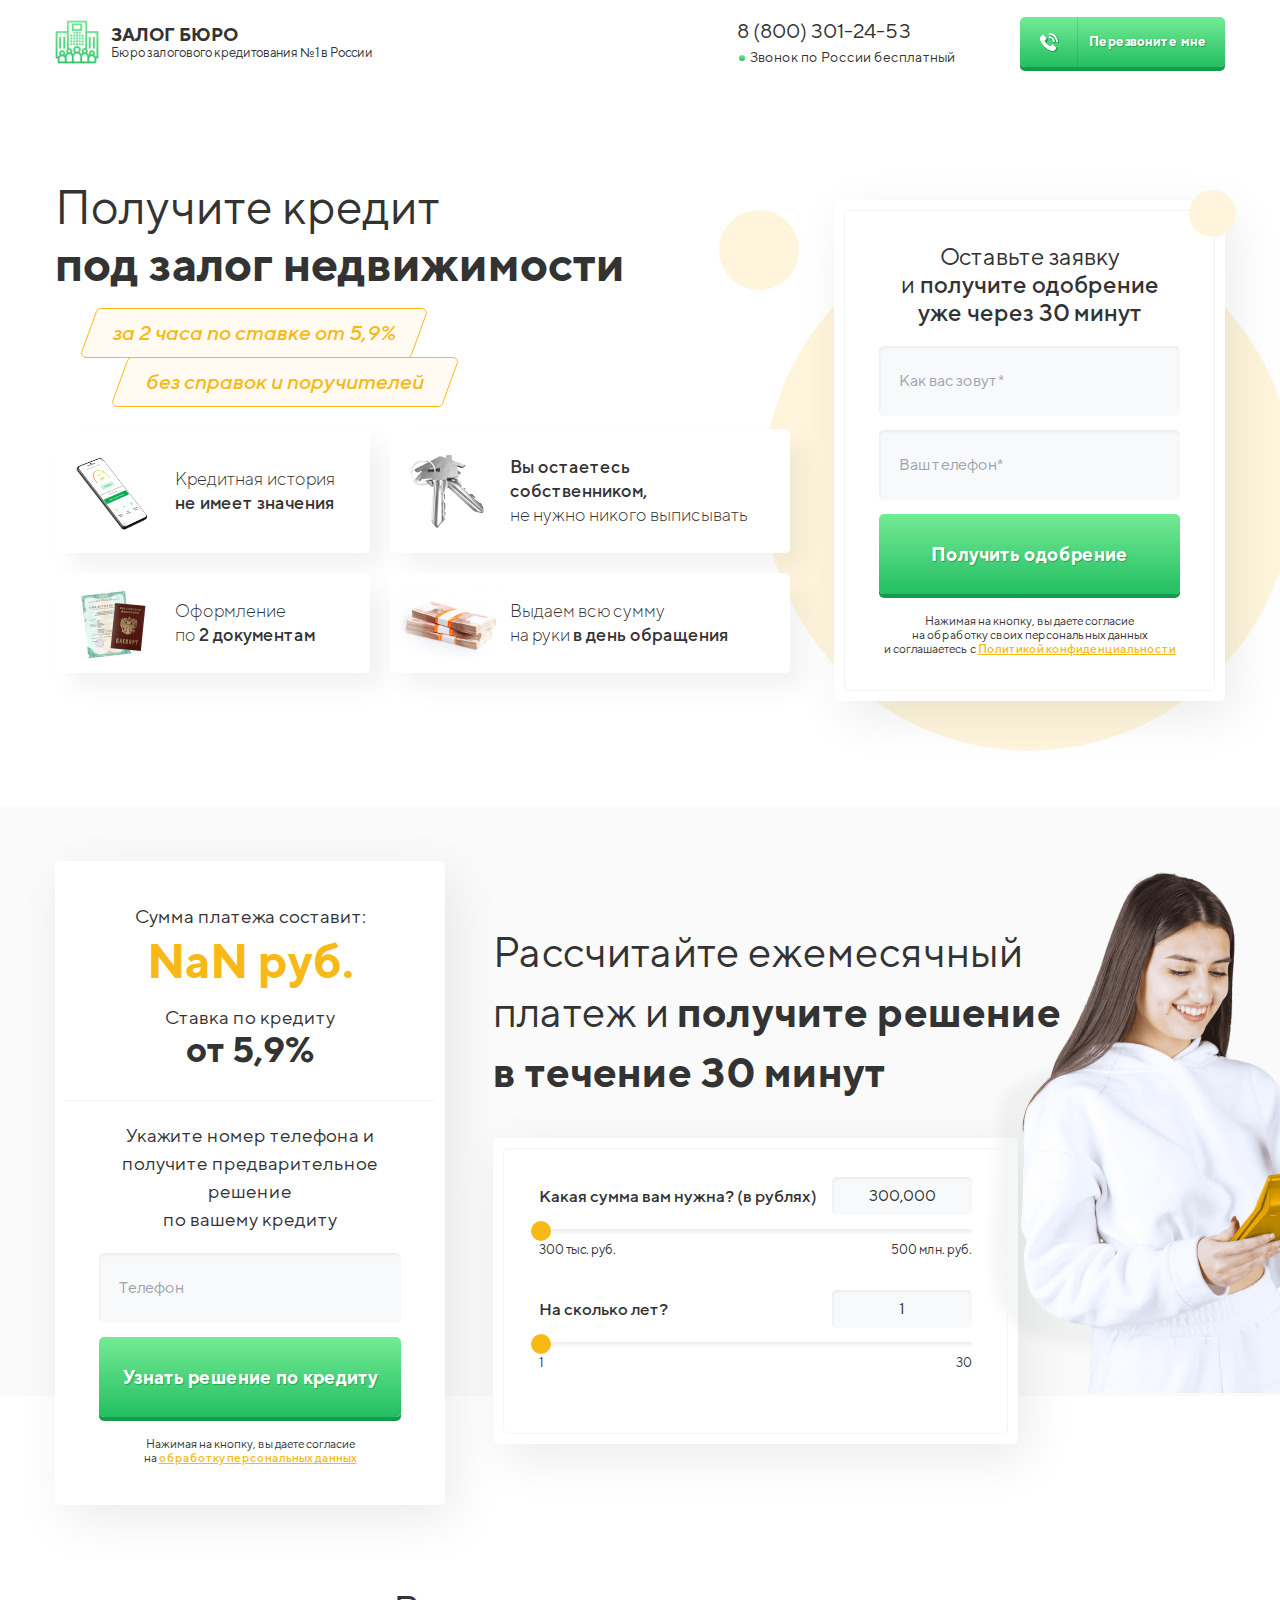
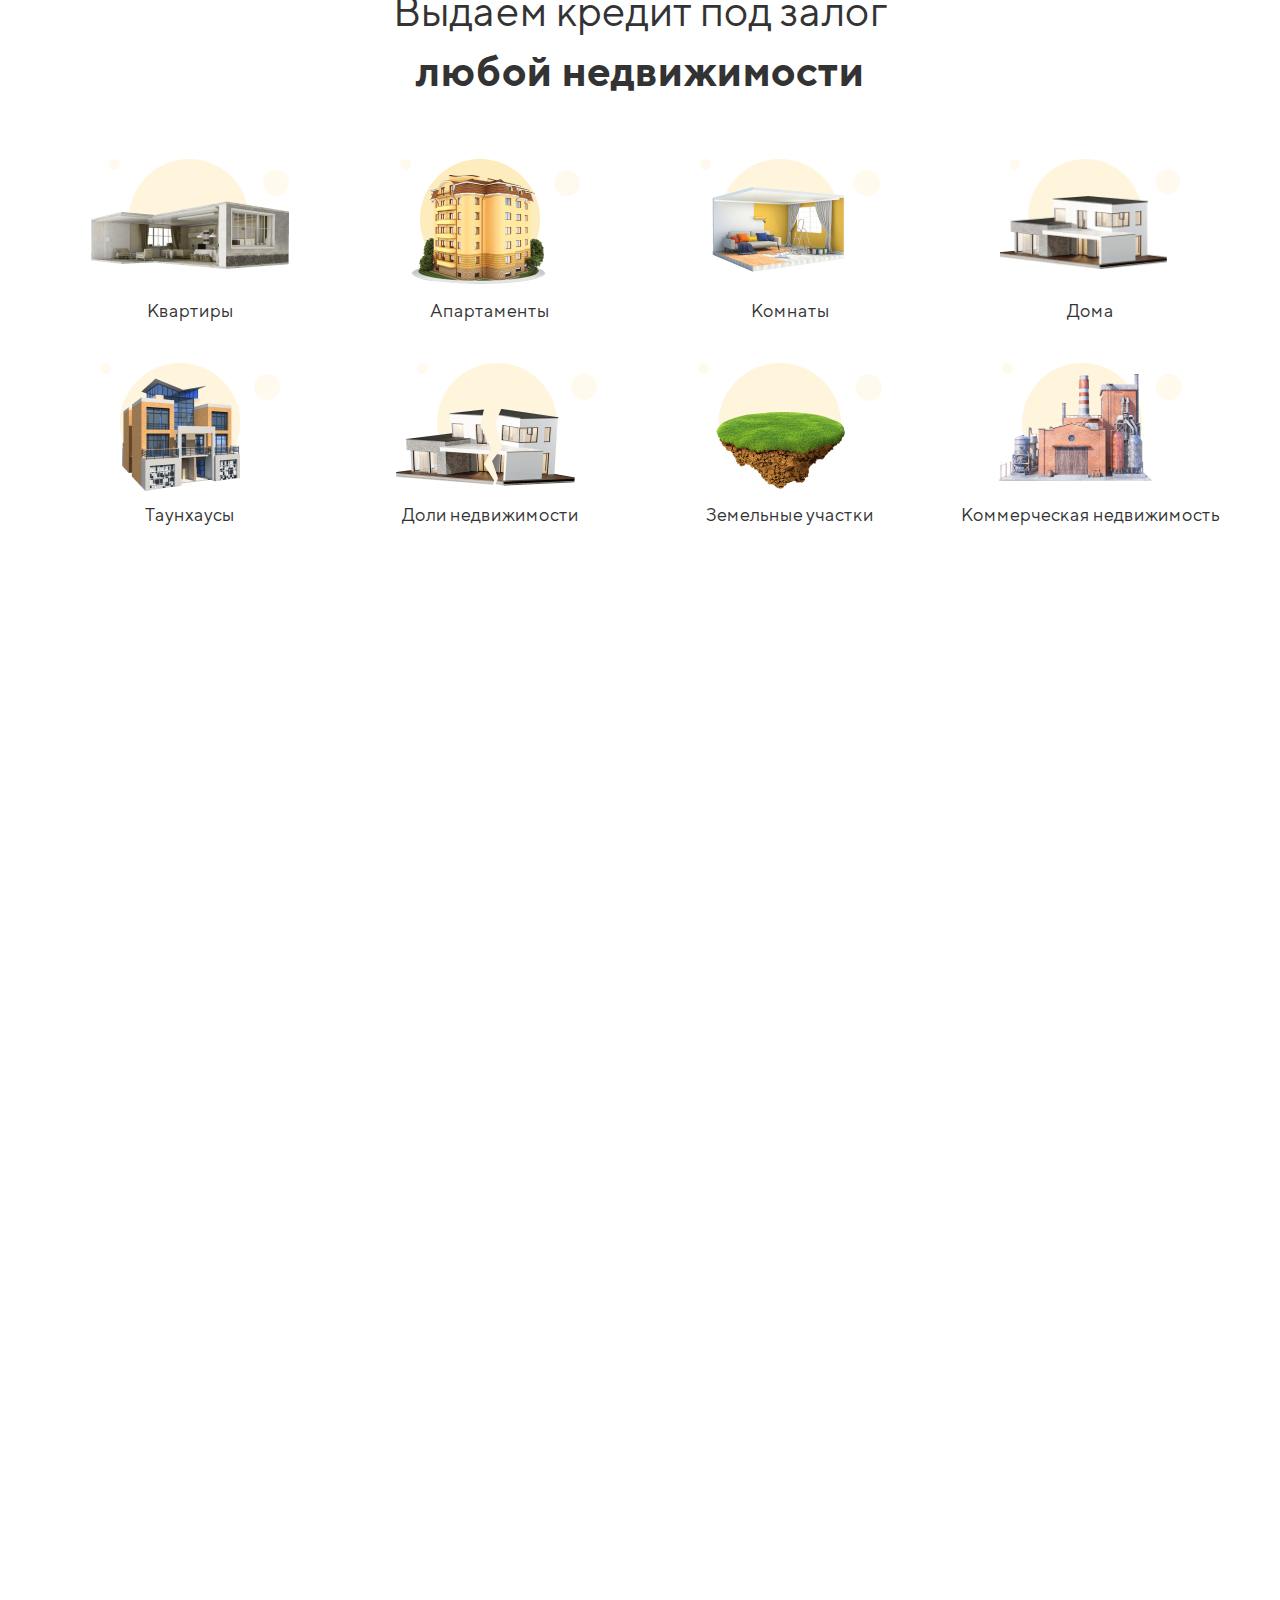
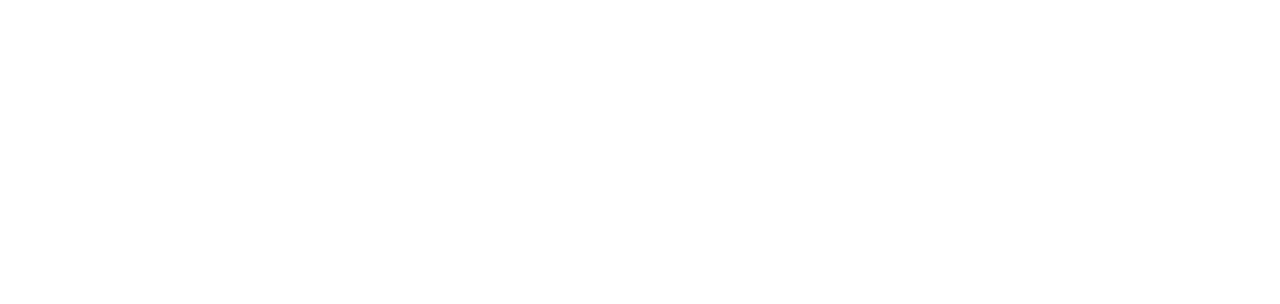
==== commit 105c6dae: "17.07.2024" ====
--- a/index.html
+++ b/index.html
@@ -206,6 +206,68 @@
         </div>
       </section>
 
+      <!-- Type -->
+      <section class="type">
+        <div class="container">
+          <h3 class="type__title">
+            Выдаем кредит под залог <br /><strong>любой недвижимости</strong>
+          </h3>
+
+          <div class="type__block">
+            <div class="type__block-list">
+              <div class="type__block-item">
+                <div class="flex-col">
+                  <img class="image-1" src="images/type-block-image-1.png" />
+                  <span>Квартиры</span>
+                </div>
+              </div>
+              <div class="type__block-item">
+                <div class="flex-col">
+                  <img class="image-2" src="images/type-block-image-2.png" />
+                  <span>Апартаменты</span>
+                </div>
+              </div>
+              <div class="type__block-item">
+                <div class="flex-col">
+                  <img class="image-3" src="images/type-block-image-3.png" />
+                  <span>Комнаты</span>
+                </div>
+              </div>
+              <div class="type__block-item">
+                <div class="flex-col">
+                  <img class="image-4" src="images/type-block-image-4.png" />
+                  <span>Дома</span>
+                </div>
+              </div>
+              <div class="type__block-item">
+                <div class="flex-col">
+                  <img class="image-5" src="images/type-block-image-5.png" />
+                  <span>Таунхаусы</span>
+                </div>
+              </div>
+              <div class="type__block-item">
+                <div class="flex-col">
+                  <img class="image-6" src="images/type-block-image-6.png" />
+                  <span>Доли недвижимости</span>
+                </div>
+              </div>
+              <div class="type__block-item">
+                <div class="flex-col">
+                  <img class="image-7" src="images/type-block-image-7.png" />
+                  <span>Земельные участки</span>
+                </div>
+              </div>
+              <div class="type__block-item">
+                <div class="flex-col">
+                  <img class="image-8" src="images/type-block-image-8.png" />
+                  <span>Коммерческая недвижимость</span>
+                </div>
+              </div>
+            </div>
+          </div>
+        </div>
+      </section>
+
       <div class="se"></div>
     </main>
 
--- a/scss/app.min.css
+++ b/scss/app.min.css
@@ -1 +1 @@
-@font-face{font-family:"TT Norms";src:url("../fonts/TTNorms-Regular.woff2") format("woff2");font-weight:normal;font-style:normal;font-display:swap}@font-face{font-family:"TT Norms";src:url("../fonts/TTNorms-Bold.woff2") format("woff2");font-weight:700;font-style:normal;font-display:swap}@font-face{font-family:"TT Norms";src:url("../fonts/TTNorms-Light.woff2") format("woff2");font-weight:300;font-display:swap;font-style:normal}@font-face{font-family:"TT Norms";src:url("../fonts/TTNorms-Medium.woff2") format("woff2");font-weight:500;font-style:normal;font-display:swap}@font-face{font-family:"TT Norms";src:url("../fonts/TTNorms-MediumItalic.woff2") format("woff2");font-weight:500;font-style:italic;font-display:swap}@font-face{font-family:"TT Norms";src:url("../fonts/TTNorms-Thin.woff2") format("woff2");font-weight:100;font-style:normal;font-display:swap}@font-face{font-family:"TT Norms";src:url("../fonts/TTNorms-ExtraBold.woff2") format("woff2");font-weight:800;font-style:normal;font-display:swap}:root{--primary-font: "TT Norms", sans-serif;--dark-gray: #2c353f;--amber: #f8b917;--light-amber: rgba(248, 185, 23, 0.1);--gradient: linear-gradient(180deg, #73eb95 0%, #24be62 100%);--transition: 0.25s ease-in-out}*,::after,::before{margin:0;padding:0;box-sizing:border-box}:host,html{color:#333;font-family:var(--primary-font);scroll-behavior:smooth}body{margin:0;line-height:inherit}hr{height:0;color:inherit;border-top-width:1px}abbr:where([title]){-webkit-text-decoration:underline dotted;text-decoration:underline dotted}h1,h2,h3,h4,h5,h6{font-size:inherit;font-weight:inherit}a{color:inherit;text-decoration:inherit}b,strong{font-weight:bolder}code,kbd,pre,samp{font-family:ui-monospace,SFMono-Regular,Menlo,Monaco,Consolas,"Liberation Mono","Courier New",monospace;font-feature-settings:normal;font-variation-settings:normal;font-size:1em}small{font-size:80%}sub,sup{font-size:75%;line-height:0;position:relative;vertical-align:baseline}sub{bottom:-0.25em}sup{top:-0.5em}table{text-indent:0;border-color:inherit;border-collapse:collapse}button,input,optgroup,select,textarea{font-family:inherit;font-feature-settings:inherit;font-variation-settings:inherit;font-size:100%;font-weight:inherit;line-height:inherit;letter-spacing:inherit;color:inherit;margin:0;padding:0;outline:none;border:none}button,select{text-transform:none}button,input:where([type=button]),input:where([type=reset]),input:where([type=submit]){-webkit-appearance:button;-moz-appearance:none;appearance:none;background-color:rgba(0,0,0,0);background-image:none}:-moz-focusring{outline:auto}:-moz-ui-invalid{box-shadow:none}progress{vertical-align:baseline}::-webkit-inner-spin-button,::-webkit-outer-spin-button{height:auto}[type=search]{-webkit-appearance:textfield;-moz-appearance:none;appearance:none;outline-offset:-2px}::-webkit-search-decoration{-webkit-appearance:none}::-webkit-file-upload-button{-webkit-appearance:button;font:inherit}summary{display:list-item}blockquote,dd,dl,figure,h1,h2,h3,h4,h5,h6,hr,p,pre{margin:0}fieldset{margin:0;padding:0}legend{padding:0}menu,ol,ul{list-style:none;margin:0;padding:0}dialog{padding:0}textarea{resize:vertical}input::-moz-placeholder, textarea::-moz-placeholder{opacity:1;color:#9ca3af}input::placeholder,textarea::placeholder{opacity:1;color:#9ca3af}[role=button],button{cursor:pointer}:disabled{cursor:default}audio,canvas,embed,iframe,img,object,svg,video{display:block;vertical-align:middle}img,video{max-width:100%;height:auto}[hidden]{display:none}input,textarea,select{display:block;width:100%;padding:20px;font-size:16px;font-weight:400;line-height:30px;font-family:"TT Norms";color:#333;background:#f8f9fa;border:none;box-shadow:inset 1px 2px 3px rgba(0,0,0,.05);border-radius:5px;transition:transform .2s ease}@media only screen and (max-width: 767px){input,textarea,select{padding:15px 20px;font-size:15px}}main{margin:0 auto;width:100%;max-width:100%;overflow:hidden}.container{margin:0 auto;padding:0 10px;width:100%;max-width:1190px}@media only screen and (max-width: 1189px){.container{max-width:768px;padding:0 30px}}@media only screen and (max-width: 767px){.container{max-width:320px;padding:0 10px}}.text-h1{color:var(--white-900);font-size:60px;font-weight:700;line-height:120%;letter-spacing:-0.02em}.text-h2{color:var(--gray-900);font-size:36px;font-weight:700;line-height:122%;letter-spacing:-0.02em}.text-h3{color:var(--gray-900);font-size:24px;font-weight:700;line-height:133%}.btn-main{color:#fff;text-align:center;text-shadow:1px 1px 1px #26a656;background:linear-gradient(180deg, #73eb95 0%, #24be62 100%);box-shadow:0px 4px 0px #159c4b;transition:var(--transition);border-radius:5px;cursor:pointer;-webkit-user-select:none;-moz-user-select:none;user-select:none;overflow:hidden}.btn-main:hover{background:linear-gradient(180deg, #67de89 0%, #24be62 100%)}.noUi-target,.noUi-target *{-webkit-touch-callout:none;-webkit-tap-highlight-color:rgba(0,0,0,0);-webkit-user-select:none;touch-action:none;-moz-user-select:none;user-select:none;box-sizing:border-box}.noUi-target{position:relative;clear:both}.noUi-base,.noUi-connects{width:100%;height:5px;border-radius:5px;position:relative;z-index:1}.noUi-base{background:#f8f9fa;box-shadow:inset 1px 2px 3px rgba(0,0,0,.05)}.noUi-connects{overflow:hidden;z-index:0}.noUi-connect,.noUi-origin{will-change:transform;position:absolute;z-index:1;top:0;right:0;-ms-transform-origin:0 0;-webkit-transform-origin:0 0;-webkit-transform-style:preserve-3d;transform-origin:0 0;transform-style:flat}.noUi-connect{height:100%}.noUi-origin{height:25px;width:25px;left:-13px}.noUi-txt-dir-rtl.noUi-horizontal .noUi-origin{left:0;right:auto}.noUi-vertical .noUi-origin{width:0}.noUi-horizontal .noUi-origin{height:0}.noUi-handle{backface-visibility:hidden;position:absolute}.noUi-touch-area{height:100%;width:100%}.noUi-state-tap .noUi-connect,.noUi-state-tap .noUi-origin{transition:transform .3s}.noUi-state-drag *{cursor:inherit !important}.noUi-horizontal{height:25px;padding-top:14px}.noUi-horizontal .noUi-handle{width:20px;height:20px;left:-8px;top:-8px}.noUi-vertical{width:18px}.noUi-vertical .noUi-handle{width:28px;height:34px;right:-6px;top:-17px}.noUi-txt-dir-rtl.noUi-horizontal .noUi-handle{left:-17px;right:auto}.noUi-target{background:none}.noUi-connects{border-radius:3px}.noUi-connect{background:#f8b917;opacity:.4;box-shadow:inset 1px 2px 3px rgba(0,0,0,.05);border-radius:5px}.noUi-draggable{cursor:ew-resize}.noUi-vertical .noUi-draggable{cursor:ns-resize}.noUi-handle{border-radius:50%;background:#f8b917;cursor:default}[disabled] .noUi-connect{background:#b8b8b8}[disabled].noUi-target,[disabled].noUi-handle,[disabled] .noUi-handle{cursor:not-allowed}.noUi-pips,.noUi-pips *{box-sizing:border-box}.noUi-pips{position:absolute;color:#999}.noUi-value{position:absolute;white-space:nowrap;text-align:center}.noUi-value-sub{color:#ccc;font-size:10px}.noUi-marker{position:absolute;background:#ccc}.noUi-marker-sub{background:#aaa}.noUi-marker-large{background:#aaa}.noUi-pips-horizontal{padding:10px 0;height:80px;top:100%;left:0;width:100%}.noUi-value-horizontal{transform:translate(-50%, 50%)}.noUi-rtl .noUi-value-horizontal{transform:translate(50%, 50%)}.noUi-marker-horizontal.noUi-marker{margin-left:-1px;width:2px;height:5px}.noUi-marker-horizontal.noUi-marker-sub{height:10px}.noUi-marker-horizontal.noUi-marker-large{height:15px}.noUi-pips-vertical{padding:0 10px;height:100%;top:0;left:100%}.noUi-value-vertical{transform:translate(0, -50%);padding-left:25px}.noUi-rtl .noUi-value-vertical{transform:translate(0, 50%)}.noUi-marker-vertical.noUi-marker{width:5px;height:2px;margin-top:-1px}.noUi-marker-vertical.noUi-marker-sub{width:10px}.noUi-marker-vertical.noUi-marker-large{width:15px}.noUi-tooltip{display:block;position:absolute;border:1px solid #d9d9d9;border-radius:3px;background:#fff;color:#000;padding:5px;text-align:center;white-space:nowrap}.noUi-horizontal .noUi-tooltip{transform:translate(-50%, 0);left:50%;bottom:120%}.noUi-vertical .noUi-tooltip{transform:translate(0, -50%);top:50%;right:120%}.noUi-horizontal .noUi-origin>.noUi-tooltip{transform:translate(50%, 0);left:auto;bottom:10px}.noUi-vertical .noUi-origin>.noUi-tooltip{transform:translate(0, -18px);top:auto;right:28px}.header{position:fixed;padding:17px 0 23px;top:0;left:0;width:100%;height:80px;background:#fff;z-index:9}@media only screen and (max-width: 767px){.header{padding:15px 0 25px}}.header .container{display:flex;align-items:center;justify-content:space-between;gap:0px}@media only screen and (max-width: 767px){.header .container{align-items:flex-start}}.header__logo{display:flex;align-items:center;justify-content:flex-start;gap:12px}.header__logo img{width:44px;height:44px}.header__logo .flex-col{font-size:18px;font-weight:bold;line-height:21px;display:flex;flex-direction:column;align-items:flex-start;justify-content:center;gap:0px}.header__logo span{font-size:13px;font-weight:400;line-height:15px}@media only screen and (max-width: 767px){.header__logo{width:125px;align-items:flex-start;gap:10px}.header__logo img{margin-top:-2px;margin-left:-2px;width:29px;height:29px}.header__logo .flex-col{font-size:11px;line-height:11px}.header__logo span{margin-top:5px;font-size:10px;line-height:12px}}.header__phone{margin-left:auto;margin-right:65px;display:flex;flex-direction:column;align-items:flex-start;justify-content:center;gap:0px}.header__phone a{font-size:21px;line-height:25px;color:var(--gray)}.header__phone span{position:relative;padding-left:13px;margin-top:6px;font-size:14px;line-height:17px}.header__phone span:before{position:absolute;content:"";top:50%;left:2px;width:6px;height:6px;margin-top:-3px;background:linear-gradient(180deg, #73eb95 0%, #24be62 100%);border-radius:50%}@media only screen and (max-width: 1189px){.header__phone{margin-right:20px}}@media only screen and (max-width: 767px){.header__phone{margin-top:-4px;margin-right:0;align-items:flex-end}.header__phone a{text-align:right;font-size:17px;line-height:22px}.header__phone span{max-width:125px;font-size:11px;line-height:14px;text-align:right}.header__phone span:before{display:none}}.header__btn{position:relative;padding-left:50px;width:205px;height:50px;font-size:13px;font-weight:700;line-height:16px}.header__btn::before{content:"";position:absolute;top:16px;left:20px;content:url(../images/icon-call-white.svg)}.header__btn::after{content:"";position:absolute;top:0;left:57px;content:url(../images/icon-call-line.svg)}@media only screen and (max-width: 1189px){.header__btn{width:60px}.header__btn::after{display:none}.header__btn span{display:none}}@media only screen and (max-width: 767px){.header__btn{display:none}}.intro{position:relative;padding:190px 0 105px;width:100%}@media only screen and (max-width: 1189px){.intro{padding:152px 0 85px}}@media only screen and (max-width: 767px){.intro{padding:114px 0 66px}}.intro .container{display:flex;align-items:center;justify-content:space-between;gap:44px}@media only screen and (max-width: 1189px){.intro .container{flex-direction:column;align-items:center}}@media only screen and (max-width: 767px){.intro .container{gap:34px}}.intro__text{margin-top:-40px;width:100%;max-width:780px;display:flex;flex-direction:column;align-items:flex-start;justify-content:center;gap:0px}@media only screen and (max-width: 1189px){.intro__text{margin-top:0;max-width:100%}}.intro__text-title{margin:0 0 16px;font-size:48px;line-height:57px}@media only screen and (max-width: 1189px){.intro__text-title{width:100%;text-align:center}}@media only screen and (max-width: 767px){.intro__text-title{font-size:32px;line-height:38px}}.intro__text-subtitle{width:350px;font-style:italic;font-weight:500;font-size:21px;line-height:50px;text-align:center;color:#f8b917;background-image:url(../images/first-block-text-bg.svg);background-repeat:no-repeat;background-position:center}.intro__text-subtitle:nth-child(2){margin-left:24px}.intro__text-subtitle:nth-child(3){margin-top:-1px;margin-left:55px;margin-bottom:22px}@media only screen and (max-width: 1189px){.intro__text-subtitle:nth-child(2){margin-left:164px}.intro__text-subtitle:nth-child(3){margin-left:194px}}@media only screen and (max-width: 767px){.intro__text-subtitle{position:relative;margin-left:auto !important;margin-right:auto !important;font-size:14px;line-height:42px}.intro__text-subtitle:nth-child(2),.intro__text-subtitle:nth-child(3){width:280px;background-size:280px}.intro__text-subtitle:nth-child(2){left:-6px}.intro__text-subtitle:nth-child(3){left:9px;margin-top:-2px;margin-bottom:16px}}.intro__list{width:100%;display:grid;grid-template-columns:315px 400px;gap:20px}@media only screen and (max-width: 1189px){.intro__list{grid-template-columns:300px 388px}}@media only screen and (max-width: 767px){.intro__list{grid-template-columns:1fr;gap:10px}}.intro__list-item{position:relative;padding:26px 20px 26px 120px;font-size:18px;font-weight:300;line-height:24px;background:#fff;box-shadow:15px 15px 25px rgba(0,0,0,.05);border-radius:5px;display:flex;align-items:center;justify-content:flex-start;gap:15px}.intro__list-item img{position:absolute;left:8px;width:auto}.intro__list-item strong{font-weight:500}.intro__list-item:nth-child(1) img{height:105px}.intro__list-item:nth-child(2) img{left:20px;height:74px}.intro__list-item:nth-child(3) img{left:25px;height:71px}.intro__list-item:nth-child(4) img{height:76px}@media only screen and (max-width: 1189px){.intro__list-item{padding-left:110px;padding-right:10px}}@media only screen and (max-width: 767px){.intro__list-item{padding:12px 0px 14px 87px;font-size:14px;line-height:17px}.intro__list-item img{left:10px}.intro__list-item:nth-child(1) img{height:68px}.intro__list-item:nth-child(2) img{height:48px}.intro__list-item:nth-child(3) img{left:25px;height:45px}.intro__list-item:nth-child(4) img{height:45px}}.intro__form{position:relative;margin-top:10px;padding:42px 45px 45px;background:#fff;box-shadow:10px 15px 50px rgba(0,0,0,.08);border-radius:5px}.intro__form::before{position:absolute;top:10px;left:10px;right:10px;bottom:10px;content:"";border:1px solid #f4f4f4;border-radius:5px}.intro__form .image-1{position:absolute;top:150px;left:485px}.intro__form .image-2{position:absolute;top:-10px;left:355px;z-index:6}.intro__form .image-3{position:absolute;top:10px;left:-115px}.intro__form .image-4{position:absolute;top:20px;left:-70px;max-width:530px;z-index:-2}.intro__form-content{position:relative;width:100%;z-index:2}.intro__form-title{margin-bottom:20px;font-size:24px;line-height:28px;text-align:center}.intro__form-title strong{font-weight:500}.intro__form input{margin-bottom:14px}.intro__form button{padding:30px 10px;width:100%;font-size:19px;font-weight:700;line-height:20px;text-align:center}.intro__form-info{margin-top:20px;margin-left:-15px;margin-right:-15px;font-size:12px;line-height:14px;text-align:center}.intro__form-info a{font-weight:500;text-decoration:underline;color:#f8b917}@media only screen and (max-width: 1189px){.intro__form{margin-top:0;max-width:390px;margin:0 auto}}@media only screen and (max-width: 767px){.intro__form{padding:31px 20px 26px}.intro__form::before{display:none}.intro__form .image-1,.intro__form .image-2,.intro__form .image-3{display:none}.intro__form .image-4{top:-20px;left:50%;margin-left:-235px;max-width:470px}.intro__form-title{font-size:19px;line-height:22px}.intro__form button{padding-top:20px;padding-bottom:20px;font-size:15px}.intro__form-info{margin-top:22px;margin-left:15px;margin-right:15px;font-size:12px;line-height:14px}}.calculator{position:relative;padding:55px 0 30px;height:590px;background-color:#fafafa}@media only screen and (max-width: 1189px){.calculator{height:auto;padding:30px 0 42px}}@media only screen and (max-width: 767px){.calculator{padding:2px 0 48px}}.calculator .container{position:relative;display:flex;align-items:center;justify-content:flex-start;gap:48px}@media only screen and (max-width: 1189px){.calculator .container{flex-direction:column-reverse;gap:0}}.calculator__form{position:relative;padding:41px 44px 40px;width:100%;max-width:390px;background:#fff;box-shadow:10px 15px 50px rgba(0,0,0,.08);border-radius:5px}@media only screen and (max-width: 767px){.calculator__form{padding:26px 20px 20px}}.calculator__form-text{margin-bottom:3px;font-size:19px;line-height:28px;text-align:center}@media only screen and (max-width: 767px){.calculator__form-text{margin-bottom:7px;font-size:15px}}.calculator__form-result{margin:0 -40px 14px;font-weight:700;font-size:48px;line-height:56px;text-align:center;color:#f8b917;text-align:center}@media only screen and (max-width: 767px){.calculator__form-result{margin:0 -20px 18px;font-size:36px;line-height:42px}}.calculator__form-value-text{position:relative;margin-bottom:4px;font-size:19px;line-height:28px;text-align:center}.calculator__form-value-text:before{position:absolute;content:"";left:-34px;right:-34px;bottom:-70px;height:1px;background:#f4f4f4}@media only screen and (max-width: 767px){.calculator__form-value-text{margin-bottom:0;font-size:15px}}.calculator__form-value{margin-bottom:58px;font-weight:700;font-size:36px;line-height:28px;text-align:center}@media only screen and (max-width: 767px){.calculator__form-value{position:relative;margin-bottom:42px;font-weight:700;font-size:32px}}.calculator__form input{margin:20px 0 14px}.calculator__form .btn-main{padding:30px 10px;width:100%;font-size:19px;font-weight:700;line-height:20px}@media only screen and (max-width: 767px){.calculator__form .btn-main{padding-top:20px;padding-bottom:20px;font-size:15px}}.calculator__form-info{margin-top:20px;margin-left:-15px;margin-right:-15px;font-size:12px;line-height:14px;text-align:center}.calculator__form-info a{font-weight:500;text-decoration:underline;color:#f8b917}@media only screen and (max-width: 767px){.calculator__form-info{margin-top:22px;margin-left:15px;margin-right:15px;font-size:12px;line-height:14px}}.calculator__content{width:100%}@media only screen and (max-width: 1189px){.calculator__content{margin-top:24px}}.calculator__content-title{margin-bottom:36px;font-weight:400;font-size:42px;line-height:60px}@media only screen and (max-width: 1189px){.calculator__content-title{margin-bottom:18px;text-align:center}.calculator__content-title br{display:none}}@media only screen and (max-width: 767px){.calculator__content-title{max-width:270px;margin:0 auto 20px;font-size:26px;line-height:34px}}.calculator__block{position:relative;width:525px;padding:10px;background:#fff;box-shadow:10px 15px 50px rgba(0,0,0,.08);border-radius:5px}@media only screen and (max-width: 1189px){.calculator__block{margin:0 auto 30px}}@media only screen and (max-width: 767px){.calculator__block{width:auto;margin-bottom:20px;padding:30px 15px 16px}}.calculator__block-container{position:relative;padding:28px 35px 30px;border:1px solid #f4f4f4;border-radius:5px;z-index:2}@media only screen and (max-width: 767px){.calculator__block-container{border:0;padding:0}}.calculator__block_item-line{position:relative;margin-bottom:28px;padding-bottom:22px;line-height:40px}@media only screen and (max-width: 767px){.calculator__block_item-line:last-child:before{position:absolute;content:"";top:-10px;left:-15px;right:-15px;height:1px;background:#f4f4f4}}.calculator__block_item-line span{float:left;font-weight:500;font-size:17px;line-height:38px}@media only screen and (max-width: 767px){.calculator__block_item-line span{display:block;float:none;margin-bottom:6px;font-size:15px;line-height:24px;text-align:center}}.calculator__block_item-line input{float:right;width:140px;padding:4px 12px;text-align:center}@media only screen and (max-width: 767px){.calculator__block_item-line input{float:none;margin:0 auto 2px}}.calculator__block_item-line-text-left,.calculator__block_item-line-text-right{position:absolute;bottom:0;font-size:13px;line-height:24px}@media only screen and (max-width: 767px){.calculator__block_item-line-text-left_item-line-text-left,.calculator__block_item-line-text-left_item-line-text-right,.calculator__block_item-line-text-right_item-line-text-left,.calculator__block_item-line-text-right_item-line-text-right{font-size:11px}}.calculator__block_item-line-text-left{left:0}.calculator__block_item-line-text-right{right:0}.calculator__img{position:absolute;top:-112px;right:-220px;max-width:507px;z-index:1}@media only screen and (max-width: 1189px){.calculator__img{top:0px;right:-321px}}@media only screen and (max-width: 767px){.calculator__img{display:none}}.se{height:200vh}/*# sourceMappingURL=app.min.css.map */+@font-face{font-family:"TT Norms";src:url("../fonts/TTNorms-Regular.woff2") format("woff2");font-weight:normal;font-style:normal;font-display:swap}@font-face{font-family:"TT Norms";src:url("../fonts/TTNorms-Bold.woff2") format("woff2");font-weight:700;font-style:normal;font-display:swap}@font-face{font-family:"TT Norms";src:url("../fonts/TTNorms-Light.woff2") format("woff2");font-weight:300;font-display:swap;font-style:normal}@font-face{font-family:"TT Norms";src:url("../fonts/TTNorms-Medium.woff2") format("woff2");font-weight:500;font-style:normal;font-display:swap}@font-face{font-family:"TT Norms";src:url("../fonts/TTNorms-MediumItalic.woff2") format("woff2");font-weight:500;font-style:italic;font-display:swap}@font-face{font-family:"TT Norms";src:url("../fonts/TTNorms-Thin.woff2") format("woff2");font-weight:100;font-style:normal;font-display:swap}@font-face{font-family:"TT Norms";src:url("../fonts/TTNorms-ExtraBold.woff2") format("woff2");font-weight:800;font-style:normal;font-display:swap}:root{--primary-font: "TT Norms", sans-serif;--dark-gray: #2c353f;--amber: #f8b917;--light-amber: rgba(248, 185, 23, 0.1);--gradient: linear-gradient(180deg, #73eb95 0%, #24be62 100%);--transition: 0.25s ease-in-out}*,::after,::before{margin:0;padding:0;box-sizing:border-box}:host,html{color:#333;font-family:var(--primary-font);scroll-behavior:smooth}body{margin:0;line-height:inherit}hr{height:0;color:inherit;border-top-width:1px}abbr:where([title]){-webkit-text-decoration:underline dotted;text-decoration:underline dotted}h1,h2,h3,h4,h5,h6{font-size:inherit;font-weight:inherit}a{color:inherit;text-decoration:inherit}b,strong{font-weight:bolder}code,kbd,pre,samp{font-family:ui-monospace,SFMono-Regular,Menlo,Monaco,Consolas,"Liberation Mono","Courier New",monospace;font-feature-settings:normal;font-variation-settings:normal;font-size:1em}small{font-size:80%}sub,sup{font-size:75%;line-height:0;position:relative;vertical-align:baseline}sub{bottom:-0.25em}sup{top:-0.5em}table{text-indent:0;border-color:inherit;border-collapse:collapse}button,input,optgroup,select,textarea{font-family:inherit;font-feature-settings:inherit;font-variation-settings:inherit;font-size:100%;font-weight:inherit;line-height:inherit;letter-spacing:inherit;color:inherit;margin:0;padding:0;outline:none;border:none}button,select{text-transform:none}button,input:where([type=button]),input:where([type=reset]),input:where([type=submit]){-webkit-appearance:button;-moz-appearance:none;appearance:none;background-color:rgba(0,0,0,0);background-image:none}:-moz-focusring{outline:auto}:-moz-ui-invalid{box-shadow:none}progress{vertical-align:baseline}::-webkit-inner-spin-button,::-webkit-outer-spin-button{height:auto}[type=search]{-webkit-appearance:textfield;-moz-appearance:none;appearance:none;outline-offset:-2px}::-webkit-search-decoration{-webkit-appearance:none}::-webkit-file-upload-button{-webkit-appearance:button;font:inherit}summary{display:list-item}blockquote,dd,dl,figure,h1,h2,h3,h4,h5,h6,hr,p,pre{margin:0}fieldset{margin:0;padding:0}legend{padding:0}menu,ol,ul{list-style:none;margin:0;padding:0}dialog{padding:0}textarea{resize:vertical}input::-moz-placeholder, textarea::-moz-placeholder{opacity:1;color:#9ca3af}input::placeholder,textarea::placeholder{opacity:1;color:#9ca3af}[role=button],button{cursor:pointer}:disabled{cursor:default}audio,canvas,embed,iframe,img,object,svg,video{display:block;vertical-align:middle}img,video{max-width:100%;height:auto}[hidden]{display:none}input,textarea,select{display:block;width:100%;padding:20px;font-size:16px;font-weight:400;line-height:30px;font-family:"TT Norms";color:#333;background:#f8f9fa;border:none;box-shadow:inset 1px 2px 3px rgba(0,0,0,.05);border-radius:5px;transition:transform .2s ease}@media only screen and (max-width: 767px){input,textarea,select{padding:15px 20px;font-size:15px}}main{margin:0 auto;width:100%;max-width:100%;overflow:hidden}.container{margin:0 auto;padding:0 10px;width:100%;max-width:1190px}@media only screen and (max-width: 1189px){.container{max-width:768px;padding:0 30px}}@media only screen and (max-width: 767px){.container{max-width:320px;padding:0 10px}}.text-h1{color:var(--white-900);font-size:60px;font-weight:700;line-height:120%;letter-spacing:-0.02em}.text-h2{color:var(--gray-900);font-size:36px;font-weight:700;line-height:122%;letter-spacing:-0.02em}.text-h3{color:var(--gray-900);font-size:24px;font-weight:700;line-height:133%}.btn-main{color:#fff;text-align:center;text-shadow:1px 1px 1px #26a656;background:linear-gradient(180deg, #73eb95 0%, #24be62 100%);box-shadow:0px 4px 0px #159c4b;transition:var(--transition);border-radius:5px;cursor:pointer;-webkit-user-select:none;-moz-user-select:none;user-select:none;overflow:hidden}.btn-main:hover{background:linear-gradient(180deg, #67de89 0%, #24be62 100%)}.noUi-target,.noUi-target *{-webkit-touch-callout:none;-webkit-tap-highlight-color:rgba(0,0,0,0);-webkit-user-select:none;touch-action:none;-moz-user-select:none;user-select:none;box-sizing:border-box}.noUi-target{position:relative;clear:both}.noUi-base,.noUi-connects{width:100%;height:5px;border-radius:5px;position:relative;z-index:1}.noUi-base{background:#f8f9fa;box-shadow:inset 1px 2px 3px rgba(0,0,0,.05)}.noUi-connects{overflow:hidden;z-index:0}.noUi-connect,.noUi-origin{will-change:transform;position:absolute;z-index:1;top:0;right:0;-ms-transform-origin:0 0;-webkit-transform-origin:0 0;-webkit-transform-style:preserve-3d;transform-origin:0 0;transform-style:flat}.noUi-connect{height:100%}.noUi-origin{height:25px;width:25px;left:-13px}.noUi-txt-dir-rtl.noUi-horizontal .noUi-origin{left:0;right:auto}.noUi-vertical .noUi-origin{width:0}.noUi-horizontal .noUi-origin{height:0}.noUi-handle{backface-visibility:hidden;position:absolute}.noUi-touch-area{height:100%;width:100%}.noUi-state-tap .noUi-connect,.noUi-state-tap .noUi-origin{transition:transform .3s}.noUi-state-drag *{cursor:inherit !important}.noUi-horizontal{height:25px;padding-top:14px}.noUi-horizontal .noUi-handle{width:20px;height:20px;left:-8px;top:-8px}.noUi-vertical{width:18px}.noUi-vertical .noUi-handle{width:28px;height:34px;right:-6px;top:-17px}.noUi-txt-dir-rtl.noUi-horizontal .noUi-handle{left:-17px;right:auto}.noUi-target{background:none}.noUi-connects{border-radius:3px}.noUi-connect{background:#f8b917;opacity:.4;box-shadow:inset 1px 2px 3px rgba(0,0,0,.05);border-radius:5px}.noUi-draggable{cursor:ew-resize}.noUi-vertical .noUi-draggable{cursor:ns-resize}.noUi-handle{border-radius:50%;background:#f8b917;cursor:default}[disabled] .noUi-connect{background:#b8b8b8}[disabled].noUi-target,[disabled].noUi-handle,[disabled] .noUi-handle{cursor:not-allowed}.noUi-pips,.noUi-pips *{box-sizing:border-box}.noUi-pips{position:absolute;color:#999}.noUi-value{position:absolute;white-space:nowrap;text-align:center}.noUi-value-sub{color:#ccc;font-size:10px}.noUi-marker{position:absolute;background:#ccc}.noUi-marker-sub{background:#aaa}.noUi-marker-large{background:#aaa}.noUi-pips-horizontal{padding:10px 0;height:80px;top:100%;left:0;width:100%}.noUi-value-horizontal{transform:translate(-50%, 50%)}.noUi-rtl .noUi-value-horizontal{transform:translate(50%, 50%)}.noUi-marker-horizontal.noUi-marker{margin-left:-1px;width:2px;height:5px}.noUi-marker-horizontal.noUi-marker-sub{height:10px}.noUi-marker-horizontal.noUi-marker-large{height:15px}.noUi-pips-vertical{padding:0 10px;height:100%;top:0;left:100%}.noUi-value-vertical{transform:translate(0, -50%);padding-left:25px}.noUi-rtl .noUi-value-vertical{transform:translate(0, 50%)}.noUi-marker-vertical.noUi-marker{width:5px;height:2px;margin-top:-1px}.noUi-marker-vertical.noUi-marker-sub{width:10px}.noUi-marker-vertical.noUi-marker-large{width:15px}.noUi-tooltip{display:block;position:absolute;border:1px solid #d9d9d9;border-radius:3px;background:#fff;color:#000;padding:5px;text-align:center;white-space:nowrap}.noUi-horizontal .noUi-tooltip{transform:translate(-50%, 0);left:50%;bottom:120%}.noUi-vertical .noUi-tooltip{transform:translate(0, -50%);top:50%;right:120%}.noUi-horizontal .noUi-origin>.noUi-tooltip{transform:translate(50%, 0);left:auto;bottom:10px}.noUi-vertical .noUi-origin>.noUi-tooltip{transform:translate(0, -18px);top:auto;right:28px}.header{position:fixed;padding:17px 0 23px;top:0;left:0;width:100%;height:80px;background:#fff;z-index:9}@media only screen and (max-width: 767px){.header{padding:15px 0 25px}}.header .container{display:flex;align-items:center;justify-content:space-between;gap:0px}@media only screen and (max-width: 767px){.header .container{align-items:flex-start}}.header__logo{display:flex;align-items:center;justify-content:flex-start;gap:12px}.header__logo img{width:44px;height:44px}.header__logo .flex-col{font-size:18px;font-weight:bold;line-height:21px;display:flex;flex-direction:column;align-items:flex-start;justify-content:center;gap:0px}.header__logo span{font-size:13px;font-weight:400;line-height:15px}@media only screen and (max-width: 767px){.header__logo{width:125px;align-items:flex-start;gap:10px}.header__logo img{margin-top:-2px;margin-left:-2px;width:29px;height:29px}.header__logo .flex-col{font-size:11px;line-height:11px}.header__logo span{margin-top:5px;font-size:10px;line-height:12px}}.header__phone{margin-left:auto;margin-right:65px;display:flex;flex-direction:column;align-items:flex-start;justify-content:center;gap:0px}.header__phone a{font-size:21px;line-height:25px;color:var(--gray)}.header__phone span{position:relative;padding-left:13px;margin-top:6px;font-size:14px;line-height:17px}.header__phone span:before{position:absolute;content:"";top:50%;left:2px;width:6px;height:6px;margin-top:-3px;background:linear-gradient(180deg, #73eb95 0%, #24be62 100%);border-radius:50%}@media only screen and (max-width: 1189px){.header__phone{margin-right:20px}}@media only screen and (max-width: 767px){.header__phone{margin-top:-4px;margin-right:0;align-items:flex-end}.header__phone a{text-align:right;font-size:17px;line-height:22px}.header__phone span{max-width:125px;font-size:11px;line-height:14px;text-align:right}.header__phone span:before{display:none}}.header__btn{position:relative;padding-left:50px;width:205px;height:50px;font-size:13px;font-weight:700;line-height:16px}.header__btn::before{content:"";position:absolute;top:16px;left:20px;content:url(../images/icon-call-white.svg)}.header__btn::after{content:"";position:absolute;top:0;left:57px;content:url(../images/icon-call-line.svg)}@media only screen and (max-width: 1189px){.header__btn{width:60px}.header__btn::after{display:none}.header__btn span{display:none}}@media only screen and (max-width: 767px){.header__btn{display:none}}.intro{position:relative;padding:190px 0 105px;width:100%}@media only screen and (max-width: 1189px){.intro{padding:152px 0 85px}}@media only screen and (max-width: 767px){.intro{padding:114px 0 66px}}.intro .container{display:flex;align-items:center;justify-content:space-between;gap:44px}@media only screen and (max-width: 1189px){.intro .container{flex-direction:column;align-items:center}}@media only screen and (max-width: 767px){.intro .container{gap:34px}}.intro__text{margin-top:-40px;width:100%;max-width:780px;display:flex;flex-direction:column;align-items:flex-start;justify-content:center;gap:0px}@media only screen and (max-width: 1189px){.intro__text{margin-top:0;max-width:100%}}.intro__text-title{margin:0 0 16px;font-size:48px;line-height:57px}@media only screen and (max-width: 1189px){.intro__text-title{width:100%;text-align:center}}@media only screen and (max-width: 767px){.intro__text-title{font-size:32px;line-height:38px}}.intro__text-subtitle{width:350px;font-style:italic;font-weight:500;font-size:21px;line-height:50px;text-align:center;color:#f8b917;background-image:url(../images/first-block-text-bg.svg);background-repeat:no-repeat;background-position:center}.intro__text-subtitle:nth-child(2){margin-left:24px}.intro__text-subtitle:nth-child(3){margin-top:-1px;margin-left:55px;margin-bottom:22px}@media only screen and (max-width: 1189px){.intro__text-subtitle:nth-child(2){margin-left:164px}.intro__text-subtitle:nth-child(3){margin-left:194px}}@media only screen and (max-width: 767px){.intro__text-subtitle{position:relative;margin-left:auto !important;margin-right:auto !important;font-size:14px;line-height:42px}.intro__text-subtitle:nth-child(2),.intro__text-subtitle:nth-child(3){width:280px;background-size:280px}.intro__text-subtitle:nth-child(2){left:-6px}.intro__text-subtitle:nth-child(3){left:9px;margin-top:-2px;margin-bottom:16px}}.intro__list{width:100%;display:grid;grid-template-columns:315px 400px;gap:20px}@media only screen and (max-width: 1189px){.intro__list{grid-template-columns:300px 388px}}@media only screen and (max-width: 767px){.intro__list{grid-template-columns:1fr;gap:10px}}.intro__list-item{position:relative;padding:26px 20px 26px 120px;font-size:18px;font-weight:300;line-height:24px;background:#fff;box-shadow:15px 15px 25px rgba(0,0,0,.05);border-radius:5px;display:flex;align-items:center;justify-content:flex-start;gap:15px}.intro__list-item img{position:absolute;left:8px;width:auto}.intro__list-item strong{font-weight:500}.intro__list-item:nth-child(1) img{height:105px}.intro__list-item:nth-child(2) img{left:20px;height:74px}.intro__list-item:nth-child(3) img{left:25px;height:71px}.intro__list-item:nth-child(4) img{height:76px}@media only screen and (max-width: 1189px){.intro__list-item{padding-left:110px;padding-right:10px}}@media only screen and (max-width: 767px){.intro__list-item{padding:12px 0px 14px 87px;font-size:14px;line-height:17px}.intro__list-item img{left:10px}.intro__list-item:nth-child(1) img{height:68px}.intro__list-item:nth-child(2) img{height:48px}.intro__list-item:nth-child(3) img{left:25px;height:45px}.intro__list-item:nth-child(4) img{height:45px}}.intro__form{position:relative;margin-top:10px;padding:42px 45px 45px;background:#fff;box-shadow:10px 15px 50px rgba(0,0,0,.08);border-radius:5px}.intro__form::before{position:absolute;top:10px;left:10px;right:10px;bottom:10px;content:"";border:1px solid #f4f4f4;border-radius:5px}.intro__form .image-1{position:absolute;top:150px;left:485px}.intro__form .image-2{position:absolute;top:-10px;left:355px;z-index:6}.intro__form .image-3{position:absolute;top:10px;left:-115px}.intro__form .image-4{position:absolute;top:20px;left:-70px;max-width:530px;z-index:-2}.intro__form-content{position:relative;width:100%;z-index:2}.intro__form-title{margin-bottom:20px;font-size:24px;line-height:28px;text-align:center}.intro__form-title strong{font-weight:500}.intro__form input{margin-bottom:14px}.intro__form button{padding:30px 10px;width:100%;font-size:19px;font-weight:700;line-height:20px;text-align:center}.intro__form-info{margin-top:20px;margin-left:-15px;margin-right:-15px;font-size:12px;line-height:14px;text-align:center}.intro__form-info a{font-weight:500;text-decoration:underline;color:#f8b917}@media only screen and (max-width: 1189px){.intro__form{margin-top:0;max-width:390px;margin:0 auto}}@media only screen and (max-width: 767px){.intro__form{padding:31px 20px 26px}.intro__form::before{display:none}.intro__form .image-1,.intro__form .image-2,.intro__form .image-3{display:none}.intro__form .image-4{top:-20px;left:50%;margin-left:-235px;max-width:470px}.intro__form-title{font-size:19px;line-height:22px}.intro__form button{padding-top:20px;padding-bottom:20px;font-size:15px}.intro__form-info{margin-top:22px;margin-left:15px;margin-right:15px;font-size:12px;line-height:14px}}.calculator{position:relative;padding:55px 0 30px;height:590px;background-color:#fafafa}@media only screen and (max-width: 1189px){.calculator{height:auto;padding:30px 0 42px}}@media only screen and (max-width: 767px){.calculator{padding:2px 0 48px}}.calculator .container{position:relative;display:flex;align-items:center;justify-content:flex-start;gap:48px}@media only screen and (max-width: 1189px){.calculator .container{flex-direction:column-reverse;gap:0}}.calculator__form{position:relative;padding:41px 44px 40px;width:100%;max-width:390px;background:#fff;box-shadow:10px 15px 50px rgba(0,0,0,.08);border-radius:5px}@media only screen and (max-width: 767px){.calculator__form{padding:26px 20px 20px}}.calculator__form-text{margin-bottom:3px;font-size:19px;line-height:28px;text-align:center}@media only screen and (max-width: 767px){.calculator__form-text{margin-bottom:7px;font-size:15px}}.calculator__form-result{margin:0 -40px 14px;font-weight:700;font-size:48px;line-height:56px;text-align:center;color:#f8b917;text-align:center}@media only screen and (max-width: 767px){.calculator__form-result{margin:0 -20px 18px;font-size:36px;line-height:42px}}.calculator__form-value-text{position:relative;margin-bottom:4px;font-size:19px;line-height:28px;text-align:center}.calculator__form-value-text:before{position:absolute;content:"";left:-34px;right:-34px;bottom:-70px;height:1px;background:#f4f4f4}@media only screen and (max-width: 767px){.calculator__form-value-text{margin-bottom:0;font-size:15px}}.calculator__form-value{margin-bottom:58px;font-weight:700;font-size:36px;line-height:28px;text-align:center}@media only screen and (max-width: 767px){.calculator__form-value{position:relative;margin-bottom:42px;font-weight:700;font-size:32px}}.calculator__form input{margin:20px 0 14px}.calculator__form .btn-main{padding:30px 10px;width:100%;font-size:19px;font-weight:700;line-height:20px}@media only screen and (max-width: 767px){.calculator__form .btn-main{padding-top:20px;padding-bottom:20px;font-size:15px}}.calculator__form-info{margin-top:20px;margin-left:-15px;margin-right:-15px;font-size:12px;line-height:14px;text-align:center}.calculator__form-info a{font-weight:500;text-decoration:underline;color:#f8b917}@media only screen and (max-width: 767px){.calculator__form-info{margin-top:22px;margin-left:15px;margin-right:15px;font-size:12px;line-height:14px}}.calculator__content{width:100%}@media only screen and (max-width: 1189px){.calculator__content{margin-top:24px}}.calculator__content-title{margin-bottom:36px;font-weight:400;font-size:42px;line-height:60px}@media only screen and (max-width: 1189px){.calculator__content-title{margin-bottom:18px;text-align:center}.calculator__content-title br{display:none}}@media only screen and (max-width: 767px){.calculator__content-title{max-width:270px;margin:0 auto 20px;font-size:26px;line-height:34px}}.calculator__block{position:relative;width:525px;padding:10px;background:#fff;box-shadow:10px 15px 50px rgba(0,0,0,.08);border-radius:5px}@media only screen and (max-width: 1189px){.calculator__block{margin:0 auto 30px}}@media only screen and (max-width: 767px){.calculator__block{width:auto;margin-bottom:20px;padding:30px 15px 16px}}.calculator__block-container{position:relative;padding:28px 35px 30px;border:1px solid #f4f4f4;border-radius:5px;z-index:2}@media only screen and (max-width: 767px){.calculator__block-container{border:0;padding:0}}.calculator__block_item-line{position:relative;margin-bottom:28px;padding-bottom:22px;line-height:40px}@media only screen and (max-width: 767px){.calculator__block_item-line:last-child:before{position:absolute;content:"";top:-10px;left:-15px;right:-15px;height:1px;background:#f4f4f4}}.calculator__block_item-line span{float:left;font-weight:500;font-size:17px;line-height:38px}@media only screen and (max-width: 767px){.calculator__block_item-line span{display:block;float:none;margin-bottom:6px;font-size:15px;line-height:24px;text-align:center}}.calculator__block_item-line input{float:right;width:140px;padding:4px 12px;text-align:center}@media only screen and (max-width: 767px){.calculator__block_item-line input{float:none;margin:0 auto 2px}}.calculator__block_item-line-text-left,.calculator__block_item-line-text-right{position:absolute;bottom:0;font-size:13px;line-height:24px}@media only screen and (max-width: 767px){.calculator__block_item-line-text-left_item-line-text-left,.calculator__block_item-line-text-left_item-line-text-right,.calculator__block_item-line-text-right_item-line-text-left,.calculator__block_item-line-text-right_item-line-text-right{font-size:11px}}.calculator__block_item-line-text-left{left:0}.calculator__block_item-line-text-right{right:0}.calculator__img{position:absolute;top:-112px;right:-220px;max-width:507px;z-index:1}@media only screen and (max-width: 1189px){.calculator__img{top:0px;right:-321px}}@media only screen and (max-width: 767px){.calculator__img{display:none}}.type{position:relative;padding:185px 0 70px;margin-bottom:-125px;z-index:1}@media only screen and (max-width: 1189px){.type{margin:0;padding:67px 0 75px}}@media only screen and (max-width: 767px){.type{padding:47px 0 34px}}.type__title{margin:0;font-weight:400;font-size:42px;line-height:60px;text-align:center}@media only screen and (max-width: 1189px){.type__title{line-height:50px}}@media only screen and (max-width: 767px){.type__title{width:220px;margin:0 auto;font-size:26px;line-height:34px}.type__title br{display:none}}.type__block{margin-top:58px}@media only screen and (max-width: 1189px){.type__block{max-width:610px;margin:25px auto 0}}.type__block-list{position:relative;margin-left:-15px;margin-right:-15px}.type__block-item{position:relative;padding:0 15px;float:left;width:25%}.type__block-item:nth-child(1),.type__block-item:nth-child(2),.type__block-item:nth-child(3),.type__block-item:nth-child(4){margin-bottom:40px}@media only screen and (max-width: 1189px){.type__block-item{width:50%}.type__block-item:nth-child(1),.type__block-item:nth-child(2),.type__block-item:nth-child(3),.type__block-item:nth-child(4),.type__block-item:nth-child(5),.type__block-item:nth-child(6){margin-bottom:36px}}@media only screen and (max-width: 767px){.type__block-item:nth-child(1),.type__block-item:nth-child(2),.type__block-item:nth-child(3),.type__block-item:nth-child(4),.type__block-item:nth-child(5),.type__block-item:nth-child(6){margin-bottom:33px}}.type__block .flex-col{position:relative;padding-top:140px}.type__block .flex-col img{position:absolute;top:0;left:0;right:0;margin:0 auto}.type__block .flex-col .image-1{width:198px}.type__block .flex-col .image-2,.type__block .flex-col .image-3,.type__block .flex-col .image-4,.type__block .flex-col .image-5{width:180px}.type__block .flex-col .image-6{width:214px}.type__block .flex-col .image-7,.type__block .flex-col .image-8{width:184px}.type__block .flex-col span{display:block;font-size:18px;line-height:24px;text-align:center}@media only screen and (max-width: 767px){.type__block .flex-col{padding-top:59px}.type__block .flex-col .image-1{width:98px}.type__block .flex-col .image-2{width:79px}.type__block .flex-col .image-3{width:96px;left:16px;top:-5px}.type__block .flex-col .image-4{width:100px;top:-7px}.type__block .flex-col .image-5{width:59px}.type__block .flex-col .image-6{width:110px;top:-5px}.type__block .flex-col .image-7,.type__block .flex-col .image-8{width:90px}.type__block .flex-col span{font-size:14px;line-height:17px}}.se{height:200vh}/*# sourceMappingURL=app.min.css.map */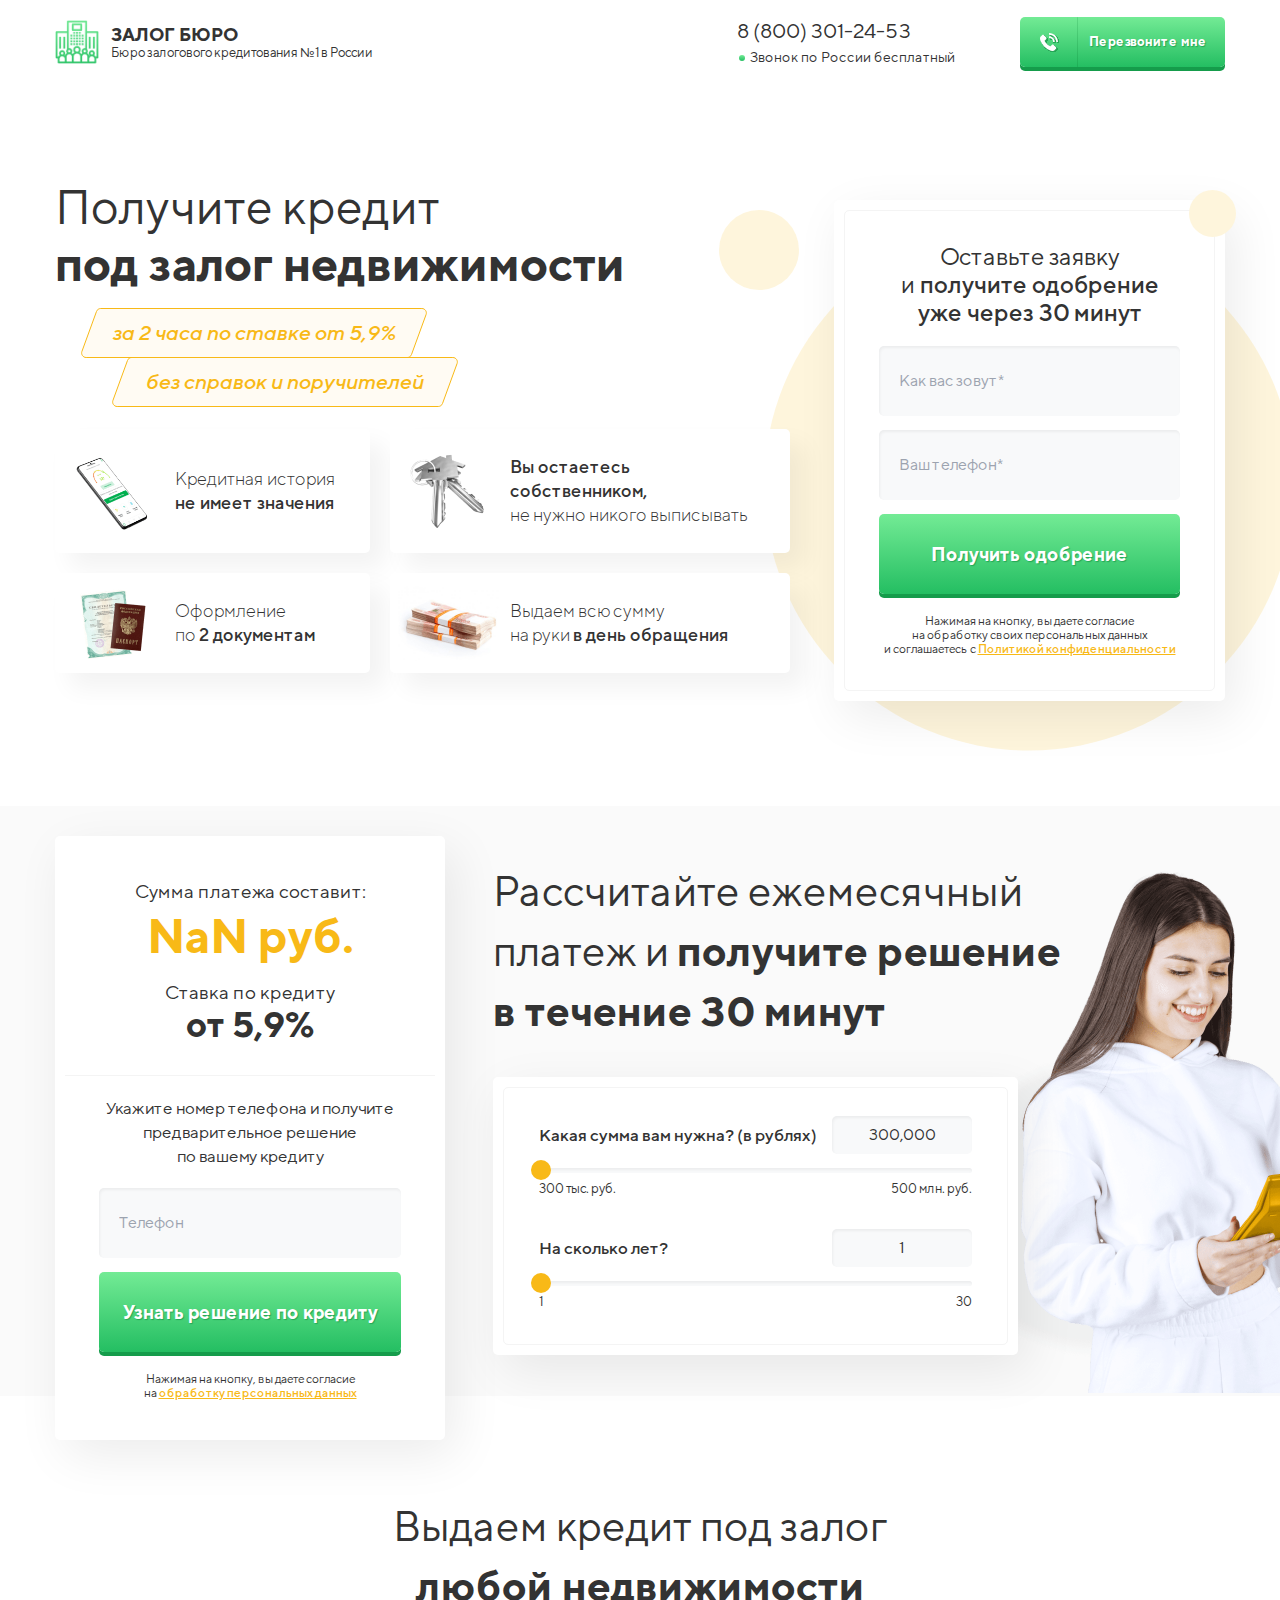
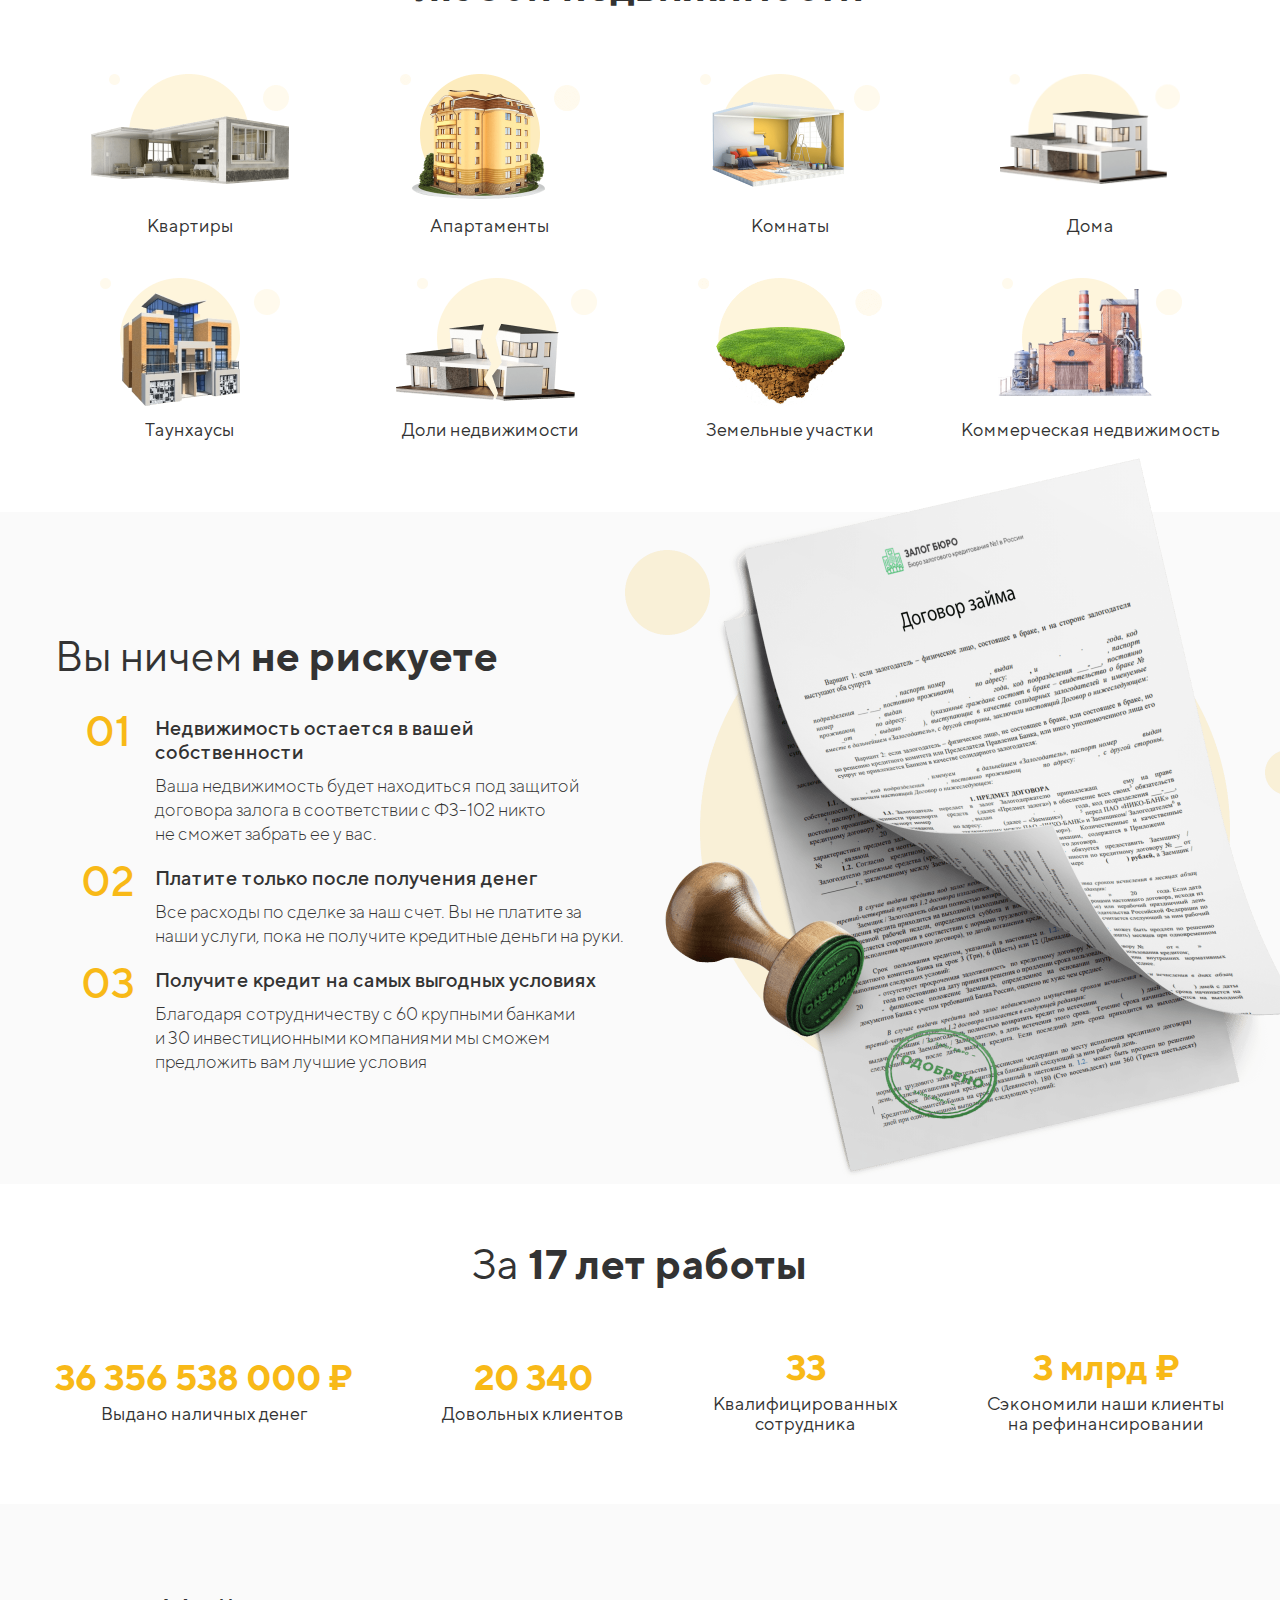
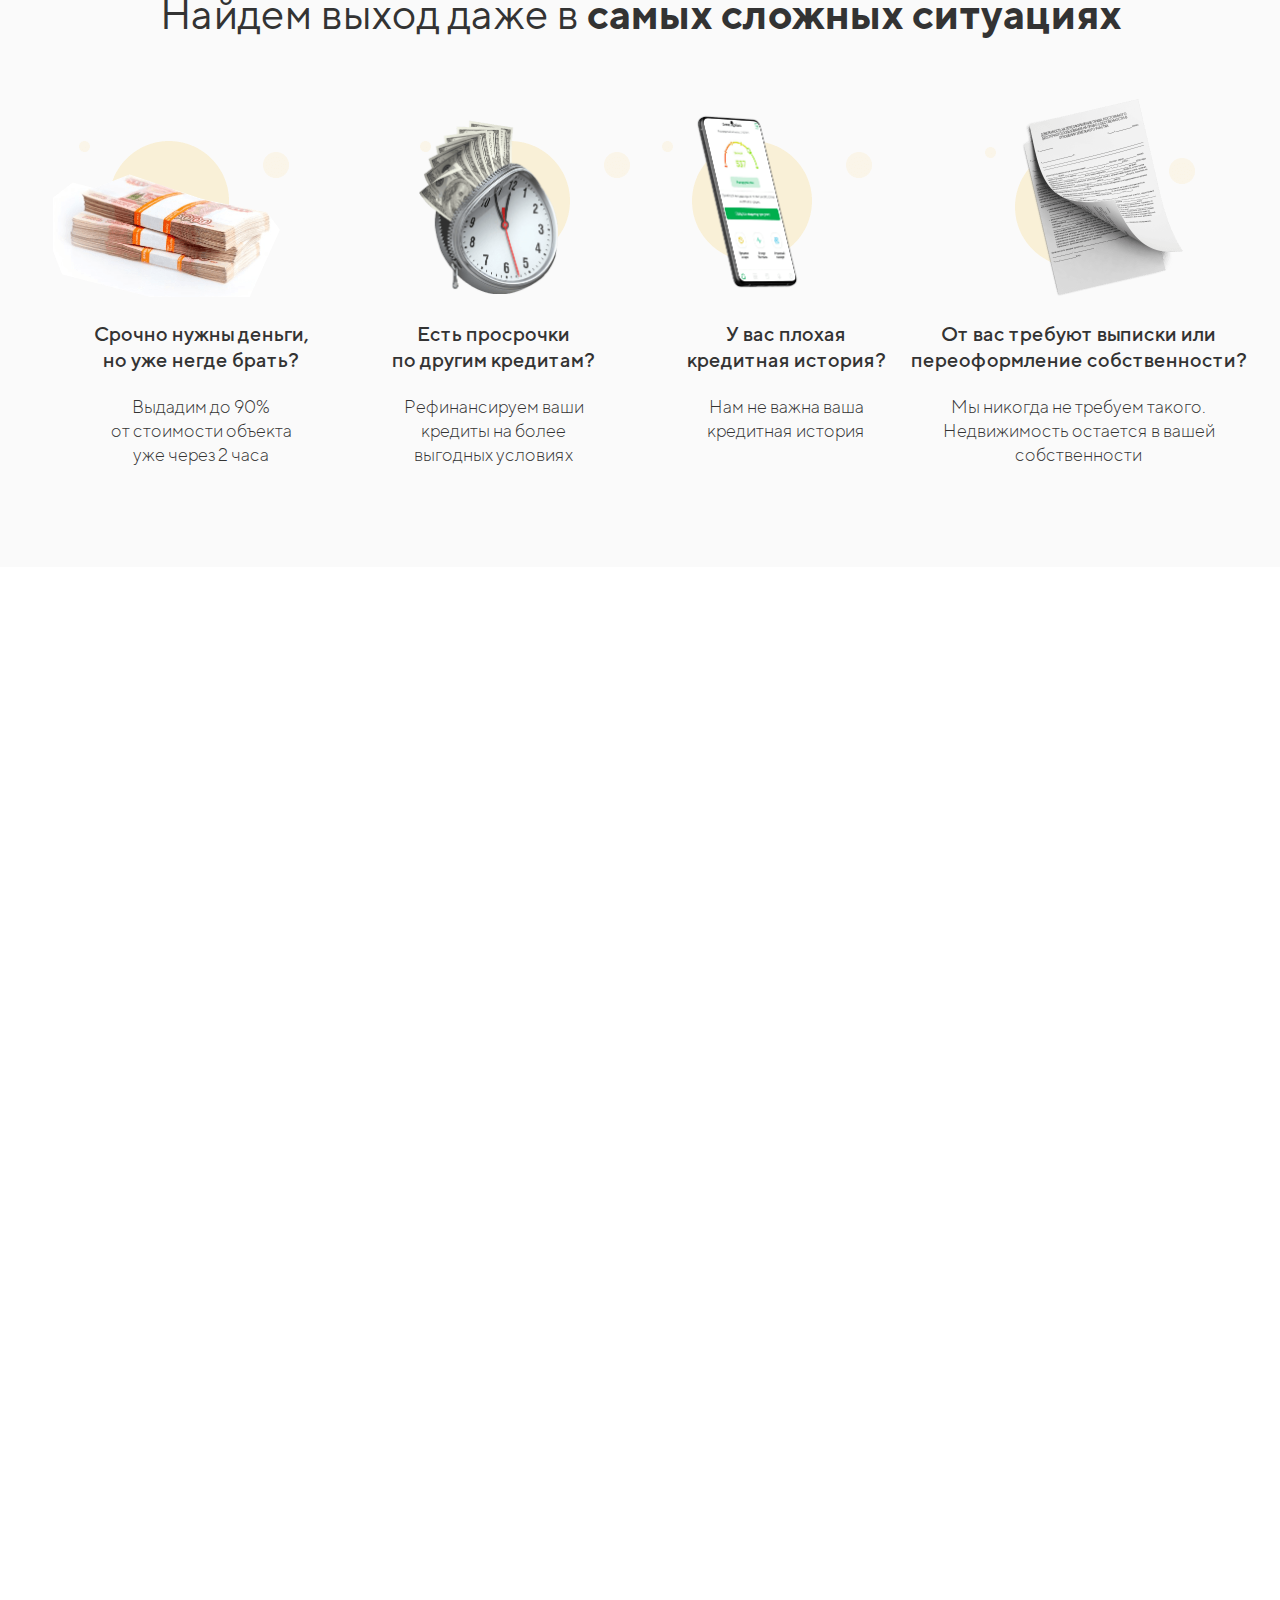
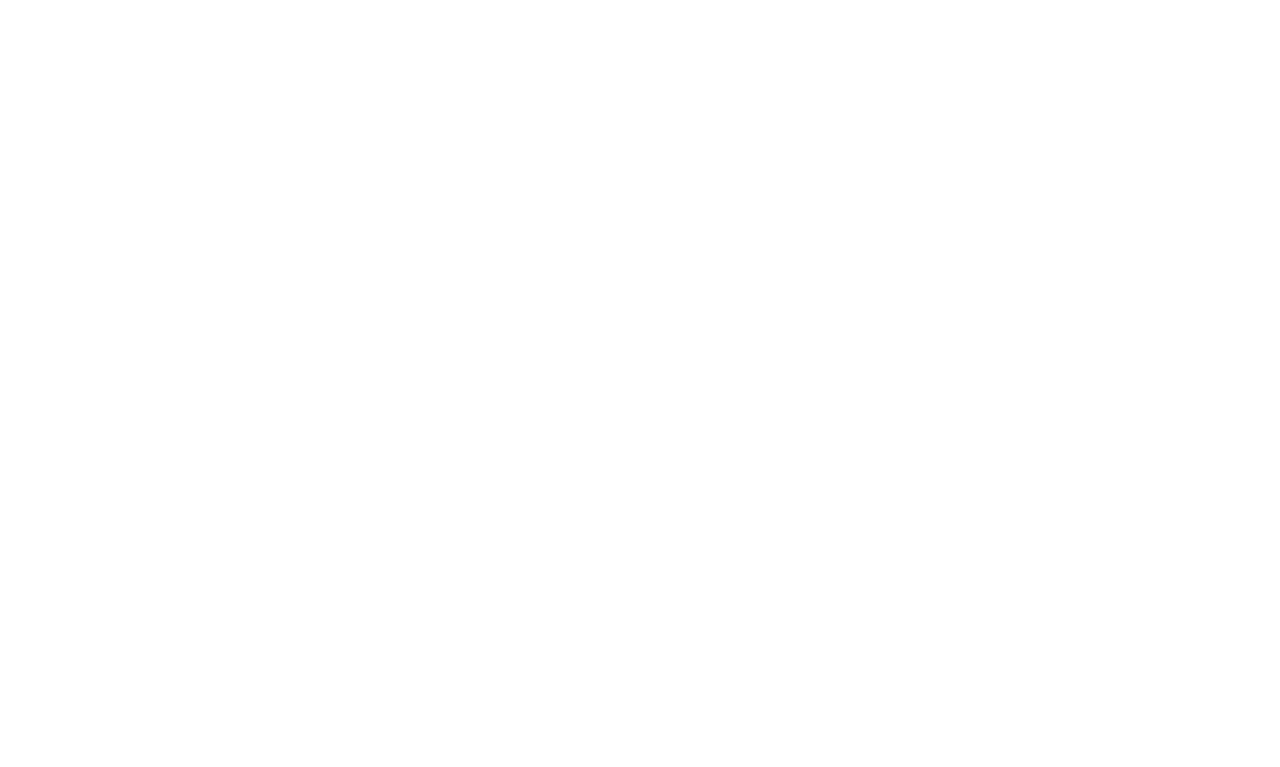
==== commit 7c099e59: "17.07.2024" ====
--- a/index.html
+++ b/index.html
@@ -123,7 +123,9 @@
       <section class="calculator">
         <div class="container">
           <div class="calculator__form">
-            <div class="calculator__form-text">Сумма платежа составит:</div>
+            <div class="calculator__form-result-text">
+              Сумма платежа составит:
+            </div>
             <div class="calculator__form-result"><span>5 900</span> руб.</div>
             <div class="calculator__form-value-text">Ставка по кредиту</div>
             <div class="calculator__form-value">от 5,9%</div>
@@ -268,6 +270,124 @@
         </div>
       </section>
 
+      <!-- Success -->
+      <section class="success">
+        <div class="container">
+          <h3 class="success__title">Вы ничем <strong>не рискуете</strong></h3>
+          <div class="success__block">
+            <div class="success__block-item">
+              <span>01</span
+              ><strong>Недвижимость остается в вашей собственности </strong>Ваша
+              недвижимость будет находиться под защитой договора залога в
+              соответствии с Ф3-102 никто <br />не сможет забрать ее у вас.
+            </div>
+            <div class="success__block-item">
+              <span>02</span
+              ><strong>Платите только после получения денег</strong>Все расходы
+              по сделке за наш счет. Вы не платите за наши услуги, пока не
+              получите кредитные деньги на руки.
+            </div>
+            <div class="success__block-item">
+              <span>03</span
+              ><strong>Получите кредит на самых выгодных условиях</strong
+              >Благодаря сотрудничеству с 60 крупными банками <br />и 30
+              инвестиционными компаниями мы сможем <br />предложить вам лучшие
+              условия
+            </div>
+          </div>
+        </div>
+      </section>
+
+      <!-- Digital -->
+      <section class="digital">
+        <div class="container">
+          <h3 class="digital__title">За <strong>17 лет работы</strong></h3>
+
+          <div class="digital__list">
+            <div class="digital__item">
+              <div class="digital__item-value">36 356 538 000 ₽</div>
+              <div class="digital__item-text">Выдано наличных денег</div>
+            </div>
+            <div class="digital__item">
+              <div class="digital__item-value">20 340</div>
+              <div class="digital__item-text">Довольных клиентов</div>
+            </div>
+            <div class="digital__item">
+              <div class="digital__item-value">33</div>
+              <div class="digital__item-text">
+                Квалифицированных <br />сотрудника
+              </div>
+            </div>
+            <div class="digital__item">
+              <div class="digital__item-value">3 млрд ₽</div>
+              <div class="digital__item-text">
+                Сэкономили наши клиенты <br />на рефинансировании
+              </div>
+            </div>
+          </div>
+        </div>
+      </section>
+
+      <!-- Situation -->
+      <section class="situation">
+        <div class="container">
+          <h3 class="situation__title">
+            Найдем выход даже в <strong>самых сложных ситуациях</strong>
+          </h3>
+          <div class="situation__list">
+            <div class="situation__item">
+              <div class="situation__item-image img-1">
+                <img class="image-1" src="images/situation-image-1.png" />
+              </div>
+              <div class="situation__item-title">
+                Срочно нужны деньги, <br />но уже негде брать?
+              </div>
+              <div class="situation__item-description">
+                Выдадим до 90% <br />от стоимости объекта <br />уже через 2 часа
+              </div>
+            </div>
+
+            <div class="situation__item">
+              <div class="situation__item-image img-2">
+                <img class="image-2" src="images/situation-image-2.png" />
+              </div>
+              <div class="situation__item-title">
+                Есть просрочки <br />по другим кредитам?
+              </div>
+              <div class="situation__item-description">
+                Рефинансируем ваши <br />кредиты на более <br />выгодных
+                условиях
+              </div>
+            </div>
+
+            <div class="situation__item">
+              <div class="situation__item-image img-3">
+                <img class="image-3" src="images/situation-image-3.png" />
+              </div>
+              <div class="situation__item-title">
+                У вас плохая <br />кредитная история?
+              </div>
+              <div class="situation__item-description">
+                Нам не важна ваша <br />кредитная история
+              </div>
+            </div>
+
+            <div class="situation__item">
+              <div class="situation__item-image img-4">
+                <img class="image-4" src="images/situation-image-4.png" />
+              </div>
+              <div class="situation__item-title">
+                От вас требуют выписки или переоформление собственности?
+              </div>
+              <div class="situation__item-description">
+                Мы никогда не требуем такого. Недвижимость остается в вашей
+                собственности
+              </div>
+            </div>
+          </div>
+        </div>
+      </section>
+
       <div class="se"></div>
     </main>
 
--- a/scss/app.min.css
+++ b/scss/app.min.css
@@ -1 +1 @@
-@font-face{font-family:"TT Norms";src:url("../fonts/TTNorms-Regular.woff2") format("woff2");font-weight:normal;font-style:normal;font-display:swap}@font-face{font-family:"TT Norms";src:url("../fonts/TTNorms-Bold.woff2") format("woff2");font-weight:700;font-style:normal;font-display:swap}@font-face{font-family:"TT Norms";src:url("../fonts/TTNorms-Light.woff2") format("woff2");font-weight:300;font-display:swap;font-style:normal}@font-face{font-family:"TT Norms";src:url("../fonts/TTNorms-Medium.woff2") format("woff2");font-weight:500;font-style:normal;font-display:swap}@font-face{font-family:"TT Norms";src:url("../fonts/TTNorms-MediumItalic.woff2") format("woff2");font-weight:500;font-style:italic;font-display:swap}@font-face{font-family:"TT Norms";src:url("../fonts/TTNorms-Thin.woff2") format("woff2");font-weight:100;font-style:normal;font-display:swap}@font-face{font-family:"TT Norms";src:url("../fonts/TTNorms-ExtraBold.woff2") format("woff2");font-weight:800;font-style:normal;font-display:swap}:root{--primary-font: "TT Norms", sans-serif;--dark-gray: #2c353f;--amber: #f8b917;--light-amber: rgba(248, 185, 23, 0.1);--gradient: linear-gradient(180deg, #73eb95 0%, #24be62 100%);--transition: 0.25s ease-in-out}*,::after,::before{margin:0;padding:0;box-sizing:border-box}:host,html{color:#333;font-family:var(--primary-font);scroll-behavior:smooth}body{margin:0;line-height:inherit}hr{height:0;color:inherit;border-top-width:1px}abbr:where([title]){-webkit-text-decoration:underline dotted;text-decoration:underline dotted}h1,h2,h3,h4,h5,h6{font-size:inherit;font-weight:inherit}a{color:inherit;text-decoration:inherit}b,strong{font-weight:bolder}code,kbd,pre,samp{font-family:ui-monospace,SFMono-Regular,Menlo,Monaco,Consolas,"Liberation Mono","Courier New",monospace;font-feature-settings:normal;font-variation-settings:normal;font-size:1em}small{font-size:80%}sub,sup{font-size:75%;line-height:0;position:relative;vertical-align:baseline}sub{bottom:-0.25em}sup{top:-0.5em}table{text-indent:0;border-color:inherit;border-collapse:collapse}button,input,optgroup,select,textarea{font-family:inherit;font-feature-settings:inherit;font-variation-settings:inherit;font-size:100%;font-weight:inherit;line-height:inherit;letter-spacing:inherit;color:inherit;margin:0;padding:0;outline:none;border:none}button,select{text-transform:none}button,input:where([type=button]),input:where([type=reset]),input:where([type=submit]){-webkit-appearance:button;-moz-appearance:none;appearance:none;background-color:rgba(0,0,0,0);background-image:none}:-moz-focusring{outline:auto}:-moz-ui-invalid{box-shadow:none}progress{vertical-align:baseline}::-webkit-inner-spin-button,::-webkit-outer-spin-button{height:auto}[type=search]{-webkit-appearance:textfield;-moz-appearance:none;appearance:none;outline-offset:-2px}::-webkit-search-decoration{-webkit-appearance:none}::-webkit-file-upload-button{-webkit-appearance:button;font:inherit}summary{display:list-item}blockquote,dd,dl,figure,h1,h2,h3,h4,h5,h6,hr,p,pre{margin:0}fieldset{margin:0;padding:0}legend{padding:0}menu,ol,ul{list-style:none;margin:0;padding:0}dialog{padding:0}textarea{resize:vertical}input::-moz-placeholder, textarea::-moz-placeholder{opacity:1;color:#9ca3af}input::placeholder,textarea::placeholder{opacity:1;color:#9ca3af}[role=button],button{cursor:pointer}:disabled{cursor:default}audio,canvas,embed,iframe,img,object,svg,video{display:block;vertical-align:middle}img,video{max-width:100%;height:auto}[hidden]{display:none}input,textarea,select{display:block;width:100%;padding:20px;font-size:16px;font-weight:400;line-height:30px;font-family:"TT Norms";color:#333;background:#f8f9fa;border:none;box-shadow:inset 1px 2px 3px rgba(0,0,0,.05);border-radius:5px;transition:transform .2s ease}@media only screen and (max-width: 767px){input,textarea,select{padding:15px 20px;font-size:15px}}main{margin:0 auto;width:100%;max-width:100%;overflow:hidden}.container{margin:0 auto;padding:0 10px;width:100%;max-width:1190px}@media only screen and (max-width: 1189px){.container{max-width:768px;padding:0 30px}}@media only screen and (max-width: 767px){.container{max-width:320px;padding:0 10px}}.text-h1{color:var(--white-900);font-size:60px;font-weight:700;line-height:120%;letter-spacing:-0.02em}.text-h2{color:var(--gray-900);font-size:36px;font-weight:700;line-height:122%;letter-spacing:-0.02em}.text-h3{color:var(--gray-900);font-size:24px;font-weight:700;line-height:133%}.btn-main{color:#fff;text-align:center;text-shadow:1px 1px 1px #26a656;background:linear-gradient(180deg, #73eb95 0%, #24be62 100%);box-shadow:0px 4px 0px #159c4b;transition:var(--transition);border-radius:5px;cursor:pointer;-webkit-user-select:none;-moz-user-select:none;user-select:none;overflow:hidden}.btn-main:hover{background:linear-gradient(180deg, #67de89 0%, #24be62 100%)}.noUi-target,.noUi-target *{-webkit-touch-callout:none;-webkit-tap-highlight-color:rgba(0,0,0,0);-webkit-user-select:none;touch-action:none;-moz-user-select:none;user-select:none;box-sizing:border-box}.noUi-target{position:relative;clear:both}.noUi-base,.noUi-connects{width:100%;height:5px;border-radius:5px;position:relative;z-index:1}.noUi-base{background:#f8f9fa;box-shadow:inset 1px 2px 3px rgba(0,0,0,.05)}.noUi-connects{overflow:hidden;z-index:0}.noUi-connect,.noUi-origin{will-change:transform;position:absolute;z-index:1;top:0;right:0;-ms-transform-origin:0 0;-webkit-transform-origin:0 0;-webkit-transform-style:preserve-3d;transform-origin:0 0;transform-style:flat}.noUi-connect{height:100%}.noUi-origin{height:25px;width:25px;left:-13px}.noUi-txt-dir-rtl.noUi-horizontal .noUi-origin{left:0;right:auto}.noUi-vertical .noUi-origin{width:0}.noUi-horizontal .noUi-origin{height:0}.noUi-handle{backface-visibility:hidden;position:absolute}.noUi-touch-area{height:100%;width:100%}.noUi-state-tap .noUi-connect,.noUi-state-tap .noUi-origin{transition:transform .3s}.noUi-state-drag *{cursor:inherit !important}.noUi-horizontal{height:25px;padding-top:14px}.noUi-horizontal .noUi-handle{width:20px;height:20px;left:-8px;top:-8px}.noUi-vertical{width:18px}.noUi-vertical .noUi-handle{width:28px;height:34px;right:-6px;top:-17px}.noUi-txt-dir-rtl.noUi-horizontal .noUi-handle{left:-17px;right:auto}.noUi-target{background:none}.noUi-connects{border-radius:3px}.noUi-connect{background:#f8b917;opacity:.4;box-shadow:inset 1px 2px 3px rgba(0,0,0,.05);border-radius:5px}.noUi-draggable{cursor:ew-resize}.noUi-vertical .noUi-draggable{cursor:ns-resize}.noUi-handle{border-radius:50%;background:#f8b917;cursor:default}[disabled] .noUi-connect{background:#b8b8b8}[disabled].noUi-target,[disabled].noUi-handle,[disabled] .noUi-handle{cursor:not-allowed}.noUi-pips,.noUi-pips *{box-sizing:border-box}.noUi-pips{position:absolute;color:#999}.noUi-value{position:absolute;white-space:nowrap;text-align:center}.noUi-value-sub{color:#ccc;font-size:10px}.noUi-marker{position:absolute;background:#ccc}.noUi-marker-sub{background:#aaa}.noUi-marker-large{background:#aaa}.noUi-pips-horizontal{padding:10px 0;height:80px;top:100%;left:0;width:100%}.noUi-value-horizontal{transform:translate(-50%, 50%)}.noUi-rtl .noUi-value-horizontal{transform:translate(50%, 50%)}.noUi-marker-horizontal.noUi-marker{margin-left:-1px;width:2px;height:5px}.noUi-marker-horizontal.noUi-marker-sub{height:10px}.noUi-marker-horizontal.noUi-marker-large{height:15px}.noUi-pips-vertical{padding:0 10px;height:100%;top:0;left:100%}.noUi-value-vertical{transform:translate(0, -50%);padding-left:25px}.noUi-rtl .noUi-value-vertical{transform:translate(0, 50%)}.noUi-marker-vertical.noUi-marker{width:5px;height:2px;margin-top:-1px}.noUi-marker-vertical.noUi-marker-sub{width:10px}.noUi-marker-vertical.noUi-marker-large{width:15px}.noUi-tooltip{display:block;position:absolute;border:1px solid #d9d9d9;border-radius:3px;background:#fff;color:#000;padding:5px;text-align:center;white-space:nowrap}.noUi-horizontal .noUi-tooltip{transform:translate(-50%, 0);left:50%;bottom:120%}.noUi-vertical .noUi-tooltip{transform:translate(0, -50%);top:50%;right:120%}.noUi-horizontal .noUi-origin>.noUi-tooltip{transform:translate(50%, 0);left:auto;bottom:10px}.noUi-vertical .noUi-origin>.noUi-tooltip{transform:translate(0, -18px);top:auto;right:28px}.header{position:fixed;padding:17px 0 23px;top:0;left:0;width:100%;height:80px;background:#fff;z-index:9}@media only screen and (max-width: 767px){.header{padding:15px 0 25px}}.header .container{display:flex;align-items:center;justify-content:space-between;gap:0px}@media only screen and (max-width: 767px){.header .container{align-items:flex-start}}.header__logo{display:flex;align-items:center;justify-content:flex-start;gap:12px}.header__logo img{width:44px;height:44px}.header__logo .flex-col{font-size:18px;font-weight:bold;line-height:21px;display:flex;flex-direction:column;align-items:flex-start;justify-content:center;gap:0px}.header__logo span{font-size:13px;font-weight:400;line-height:15px}@media only screen and (max-width: 767px){.header__logo{width:125px;align-items:flex-start;gap:10px}.header__logo img{margin-top:-2px;margin-left:-2px;width:29px;height:29px}.header__logo .flex-col{font-size:11px;line-height:11px}.header__logo span{margin-top:5px;font-size:10px;line-height:12px}}.header__phone{margin-left:auto;margin-right:65px;display:flex;flex-direction:column;align-items:flex-start;justify-content:center;gap:0px}.header__phone a{font-size:21px;line-height:25px;color:var(--gray)}.header__phone span{position:relative;padding-left:13px;margin-top:6px;font-size:14px;line-height:17px}.header__phone span:before{position:absolute;content:"";top:50%;left:2px;width:6px;height:6px;margin-top:-3px;background:linear-gradient(180deg, #73eb95 0%, #24be62 100%);border-radius:50%}@media only screen and (max-width: 1189px){.header__phone{margin-right:20px}}@media only screen and (max-width: 767px){.header__phone{margin-top:-4px;margin-right:0;align-items:flex-end}.header__phone a{text-align:right;font-size:17px;line-height:22px}.header__phone span{max-width:125px;font-size:11px;line-height:14px;text-align:right}.header__phone span:before{display:none}}.header__btn{position:relative;padding-left:50px;width:205px;height:50px;font-size:13px;font-weight:700;line-height:16px}.header__btn::before{content:"";position:absolute;top:16px;left:20px;content:url(../images/icon-call-white.svg)}.header__btn::after{content:"";position:absolute;top:0;left:57px;content:url(../images/icon-call-line.svg)}@media only screen and (max-width: 1189px){.header__btn{width:60px}.header__btn::after{display:none}.header__btn span{display:none}}@media only screen and (max-width: 767px){.header__btn{display:none}}.intro{position:relative;padding:190px 0 105px;width:100%}@media only screen and (max-width: 1189px){.intro{padding:152px 0 85px}}@media only screen and (max-width: 767px){.intro{padding:114px 0 66px}}.intro .container{display:flex;align-items:center;justify-content:space-between;gap:44px}@media only screen and (max-width: 1189px){.intro .container{flex-direction:column;align-items:center}}@media only screen and (max-width: 767px){.intro .container{gap:34px}}.intro__text{margin-top:-40px;width:100%;max-width:780px;display:flex;flex-direction:column;align-items:flex-start;justify-content:center;gap:0px}@media only screen and (max-width: 1189px){.intro__text{margin-top:0;max-width:100%}}.intro__text-title{margin:0 0 16px;font-size:48px;line-height:57px}@media only screen and (max-width: 1189px){.intro__text-title{width:100%;text-align:center}}@media only screen and (max-width: 767px){.intro__text-title{font-size:32px;line-height:38px}}.intro__text-subtitle{width:350px;font-style:italic;font-weight:500;font-size:21px;line-height:50px;text-align:center;color:#f8b917;background-image:url(../images/first-block-text-bg.svg);background-repeat:no-repeat;background-position:center}.intro__text-subtitle:nth-child(2){margin-left:24px}.intro__text-subtitle:nth-child(3){margin-top:-1px;margin-left:55px;margin-bottom:22px}@media only screen and (max-width: 1189px){.intro__text-subtitle:nth-child(2){margin-left:164px}.intro__text-subtitle:nth-child(3){margin-left:194px}}@media only screen and (max-width: 767px){.intro__text-subtitle{position:relative;margin-left:auto !important;margin-right:auto !important;font-size:14px;line-height:42px}.intro__text-subtitle:nth-child(2),.intro__text-subtitle:nth-child(3){width:280px;background-size:280px}.intro__text-subtitle:nth-child(2){left:-6px}.intro__text-subtitle:nth-child(3){left:9px;margin-top:-2px;margin-bottom:16px}}.intro__list{width:100%;display:grid;grid-template-columns:315px 400px;gap:20px}@media only screen and (max-width: 1189px){.intro__list{grid-template-columns:300px 388px}}@media only screen and (max-width: 767px){.intro__list{grid-template-columns:1fr;gap:10px}}.intro__list-item{position:relative;padding:26px 20px 26px 120px;font-size:18px;font-weight:300;line-height:24px;background:#fff;box-shadow:15px 15px 25px rgba(0,0,0,.05);border-radius:5px;display:flex;align-items:center;justify-content:flex-start;gap:15px}.intro__list-item img{position:absolute;left:8px;width:auto}.intro__list-item strong{font-weight:500}.intro__list-item:nth-child(1) img{height:105px}.intro__list-item:nth-child(2) img{left:20px;height:74px}.intro__list-item:nth-child(3) img{left:25px;height:71px}.intro__list-item:nth-child(4) img{height:76px}@media only screen and (max-width: 1189px){.intro__list-item{padding-left:110px;padding-right:10px}}@media only screen and (max-width: 767px){.intro__list-item{padding:12px 0px 14px 87px;font-size:14px;line-height:17px}.intro__list-item img{left:10px}.intro__list-item:nth-child(1) img{height:68px}.intro__list-item:nth-child(2) img{height:48px}.intro__list-item:nth-child(3) img{left:25px;height:45px}.intro__list-item:nth-child(4) img{height:45px}}.intro__form{position:relative;margin-top:10px;padding:42px 45px 45px;background:#fff;box-shadow:10px 15px 50px rgba(0,0,0,.08);border-radius:5px}.intro__form::before{position:absolute;top:10px;left:10px;right:10px;bottom:10px;content:"";border:1px solid #f4f4f4;border-radius:5px}.intro__form .image-1{position:absolute;top:150px;left:485px}.intro__form .image-2{position:absolute;top:-10px;left:355px;z-index:6}.intro__form .image-3{position:absolute;top:10px;left:-115px}.intro__form .image-4{position:absolute;top:20px;left:-70px;max-width:530px;z-index:-2}.intro__form-content{position:relative;width:100%;z-index:2}.intro__form-title{margin-bottom:20px;font-size:24px;line-height:28px;text-align:center}.intro__form-title strong{font-weight:500}.intro__form input{margin-bottom:14px}.intro__form button{padding:30px 10px;width:100%;font-size:19px;font-weight:700;line-height:20px;text-align:center}.intro__form-info{margin-top:20px;margin-left:-15px;margin-right:-15px;font-size:12px;line-height:14px;text-align:center}.intro__form-info a{font-weight:500;text-decoration:underline;color:#f8b917}@media only screen and (max-width: 1189px){.intro__form{margin-top:0;max-width:390px;margin:0 auto}}@media only screen and (max-width: 767px){.intro__form{padding:31px 20px 26px}.intro__form::before{display:none}.intro__form .image-1,.intro__form .image-2,.intro__form .image-3{display:none}.intro__form .image-4{top:-20px;left:50%;margin-left:-235px;max-width:470px}.intro__form-title{font-size:19px;line-height:22px}.intro__form button{padding-top:20px;padding-bottom:20px;font-size:15px}.intro__form-info{margin-top:22px;margin-left:15px;margin-right:15px;font-size:12px;line-height:14px}}.calculator{position:relative;padding:55px 0 30px;height:590px;background-color:#fafafa}@media only screen and (max-width: 1189px){.calculator{height:auto;padding:30px 0 42px}}@media only screen and (max-width: 767px){.calculator{padding:2px 0 48px}}.calculator .container{position:relative;display:flex;align-items:center;justify-content:flex-start;gap:48px}@media only screen and (max-width: 1189px){.calculator .container{flex-direction:column-reverse;gap:0}}.calculator__form{position:relative;padding:41px 44px 40px;width:100%;max-width:390px;background:#fff;box-shadow:10px 15px 50px rgba(0,0,0,.08);border-radius:5px}@media only screen and (max-width: 767px){.calculator__form{padding:26px 20px 20px}}.calculator__form-text{margin-bottom:3px;font-size:19px;line-height:28px;text-align:center}@media only screen and (max-width: 767px){.calculator__form-text{margin-bottom:7px;font-size:15px}}.calculator__form-result{margin:0 -40px 14px;font-weight:700;font-size:48px;line-height:56px;text-align:center;color:#f8b917;text-align:center}@media only screen and (max-width: 767px){.calculator__form-result{margin:0 -20px 18px;font-size:36px;line-height:42px}}.calculator__form-value-text{position:relative;margin-bottom:4px;font-size:19px;line-height:28px;text-align:center}.calculator__form-value-text:before{position:absolute;content:"";left:-34px;right:-34px;bottom:-70px;height:1px;background:#f4f4f4}@media only screen and (max-width: 767px){.calculator__form-value-text{margin-bottom:0;font-size:15px}}.calculator__form-value{margin-bottom:58px;font-weight:700;font-size:36px;line-height:28px;text-align:center}@media only screen and (max-width: 767px){.calculator__form-value{position:relative;margin-bottom:42px;font-weight:700;font-size:32px}}.calculator__form input{margin:20px 0 14px}.calculator__form .btn-main{padding:30px 10px;width:100%;font-size:19px;font-weight:700;line-height:20px}@media only screen and (max-width: 767px){.calculator__form .btn-main{padding-top:20px;padding-bottom:20px;font-size:15px}}.calculator__form-info{margin-top:20px;margin-left:-15px;margin-right:-15px;font-size:12px;line-height:14px;text-align:center}.calculator__form-info a{font-weight:500;text-decoration:underline;color:#f8b917}@media only screen and (max-width: 767px){.calculator__form-info{margin-top:22px;margin-left:15px;margin-right:15px;font-size:12px;line-height:14px}}.calculator__content{width:100%}@media only screen and (max-width: 1189px){.calculator__content{margin-top:24px}}.calculator__content-title{margin-bottom:36px;font-weight:400;font-size:42px;line-height:60px}@media only screen and (max-width: 1189px){.calculator__content-title{margin-bottom:18px;text-align:center}.calculator__content-title br{display:none}}@media only screen and (max-width: 767px){.calculator__content-title{max-width:270px;margin:0 auto 20px;font-size:26px;line-height:34px}}.calculator__block{position:relative;width:525px;padding:10px;background:#fff;box-shadow:10px 15px 50px rgba(0,0,0,.08);border-radius:5px}@media only screen and (max-width: 1189px){.calculator__block{margin:0 auto 30px}}@media only screen and (max-width: 767px){.calculator__block{width:auto;margin-bottom:20px;padding:30px 15px 16px}}.calculator__block-container{position:relative;padding:28px 35px 30px;border:1px solid #f4f4f4;border-radius:5px;z-index:2}@media only screen and (max-width: 767px){.calculator__block-container{border:0;padding:0}}.calculator__block_item-line{position:relative;margin-bottom:28px;padding-bottom:22px;line-height:40px}@media only screen and (max-width: 767px){.calculator__block_item-line:last-child:before{position:absolute;content:"";top:-10px;left:-15px;right:-15px;height:1px;background:#f4f4f4}}.calculator__block_item-line span{float:left;font-weight:500;font-size:17px;line-height:38px}@media only screen and (max-width: 767px){.calculator__block_item-line span{display:block;float:none;margin-bottom:6px;font-size:15px;line-height:24px;text-align:center}}.calculator__block_item-line input{float:right;width:140px;padding:4px 12px;text-align:center}@media only screen and (max-width: 767px){.calculator__block_item-line input{float:none;margin:0 auto 2px}}.calculator__block_item-line-text-left,.calculator__block_item-line-text-right{position:absolute;bottom:0;font-size:13px;line-height:24px}@media only screen and (max-width: 767px){.calculator__block_item-line-text-left_item-line-text-left,.calculator__block_item-line-text-left_item-line-text-right,.calculator__block_item-line-text-right_item-line-text-left,.calculator__block_item-line-text-right_item-line-text-right{font-size:11px}}.calculator__block_item-line-text-left{left:0}.calculator__block_item-line-text-right{right:0}.calculator__img{position:absolute;top:-112px;right:-220px;max-width:507px;z-index:1}@media only screen and (max-width: 1189px){.calculator__img{top:0px;right:-321px}}@media only screen and (max-width: 767px){.calculator__img{display:none}}.type{position:relative;padding:185px 0 70px;margin-bottom:-125px;z-index:1}@media only screen and (max-width: 1189px){.type{margin:0;padding:67px 0 75px}}@media only screen and (max-width: 767px){.type{padding:47px 0 34px}}.type__title{margin:0;font-weight:400;font-size:42px;line-height:60px;text-align:center}@media only screen and (max-width: 1189px){.type__title{line-height:50px}}@media only screen and (max-width: 767px){.type__title{width:220px;margin:0 auto;font-size:26px;line-height:34px}.type__title br{display:none}}.type__block{margin-top:58px}@media only screen and (max-width: 1189px){.type__block{max-width:610px;margin:25px auto 0}}.type__block-list{position:relative;margin-left:-15px;margin-right:-15px}.type__block-item{position:relative;padding:0 15px;float:left;width:25%}.type__block-item:nth-child(1),.type__block-item:nth-child(2),.type__block-item:nth-child(3),.type__block-item:nth-child(4){margin-bottom:40px}@media only screen and (max-width: 1189px){.type__block-item{width:50%}.type__block-item:nth-child(1),.type__block-item:nth-child(2),.type__block-item:nth-child(3),.type__block-item:nth-child(4),.type__block-item:nth-child(5),.type__block-item:nth-child(6){margin-bottom:36px}}@media only screen and (max-width: 767px){.type__block-item:nth-child(1),.type__block-item:nth-child(2),.type__block-item:nth-child(3),.type__block-item:nth-child(4),.type__block-item:nth-child(5),.type__block-item:nth-child(6){margin-bottom:33px}}.type__block .flex-col{position:relative;padding-top:140px}.type__block .flex-col img{position:absolute;top:0;left:0;right:0;margin:0 auto}.type__block .flex-col .image-1{width:198px}.type__block .flex-col .image-2,.type__block .flex-col .image-3,.type__block .flex-col .image-4,.type__block .flex-col .image-5{width:180px}.type__block .flex-col .image-6{width:214px}.type__block .flex-col .image-7,.type__block .flex-col .image-8{width:184px}.type__block .flex-col span{display:block;font-size:18px;line-height:24px;text-align:center}@media only screen and (max-width: 767px){.type__block .flex-col{padding-top:59px}.type__block .flex-col .image-1{width:98px}.type__block .flex-col .image-2{width:79px}.type__block .flex-col .image-3{width:96px;left:16px;top:-5px}.type__block .flex-col .image-4{width:100px;top:-7px}.type__block .flex-col .image-5{width:59px}.type__block .flex-col .image-6{width:110px;top:-5px}.type__block .flex-col .image-7,.type__block .flex-col .image-8{width:90px}.type__block .flex-col span{font-size:14px;line-height:17px}}.se{height:200vh}/*# sourceMappingURL=app.min.css.map */+@font-face{font-family:"TT Norms";src:url("../fonts/TTNorms-Regular.woff2") format("woff2");font-weight:normal;font-style:normal;font-display:swap}@font-face{font-family:"TT Norms";src:url("../fonts/TTNorms-Bold.woff2") format("woff2");font-weight:700;font-style:normal;font-display:swap}@font-face{font-family:"TT Norms";src:url("../fonts/TTNorms-Light.woff2") format("woff2");font-weight:300;font-display:swap;font-style:normal}@font-face{font-family:"TT Norms";src:url("../fonts/TTNorms-Medium.woff2") format("woff2");font-weight:500;font-style:normal;font-display:swap}@font-face{font-family:"TT Norms";src:url("../fonts/TTNorms-MediumItalic.woff2") format("woff2");font-weight:500;font-style:italic;font-display:swap}@font-face{font-family:"TT Norms";src:url("../fonts/TTNorms-Thin.woff2") format("woff2");font-weight:100;font-style:normal;font-display:swap}@font-face{font-family:"TT Norms";src:url("../fonts/TTNorms-ExtraBold.woff2") format("woff2");font-weight:800;font-style:normal;font-display:swap}:root{--primary-font: "TT Norms", sans-serif;--dark-gray: #2c353f;--amber: #f8b917;--light-amber: rgba(248, 185, 23, 0.1);--gradient: linear-gradient(180deg, #73eb95 0%, #24be62 100%);--transition: 0.25s ease-in-out}*,::after,::before{margin:0;padding:0;box-sizing:border-box}:host,html{color:#333;font-family:var(--primary-font);scroll-behavior:smooth}body{margin:0;line-height:inherit}hr{height:0;color:inherit;border-top-width:1px}abbr:where([title]){-webkit-text-decoration:underline dotted;text-decoration:underline dotted}h1,h2,h3,h4,h5,h6{font-size:inherit;font-weight:inherit}a{color:inherit;text-decoration:inherit}b,strong{font-weight:bolder}code,kbd,pre,samp{font-family:ui-monospace,SFMono-Regular,Menlo,Monaco,Consolas,"Liberation Mono","Courier New",monospace;font-feature-settings:normal;font-variation-settings:normal;font-size:1em}small{font-size:80%}sub,sup{font-size:75%;line-height:0;position:relative;vertical-align:baseline}sub{bottom:-0.25em}sup{top:-0.5em}table{text-indent:0;border-color:inherit;border-collapse:collapse}button,input,optgroup,select,textarea{font-family:inherit;font-feature-settings:inherit;font-variation-settings:inherit;font-size:100%;font-weight:inherit;line-height:inherit;letter-spacing:inherit;color:inherit;margin:0;padding:0;outline:none;border:none}button,select{text-transform:none}button,input:where([type=button]),input:where([type=reset]),input:where([type=submit]){-webkit-appearance:button;-moz-appearance:none;appearance:none;background-color:rgba(0,0,0,0);background-image:none}:-moz-focusring{outline:auto}:-moz-ui-invalid{box-shadow:none}progress{vertical-align:baseline}::-webkit-inner-spin-button,::-webkit-outer-spin-button{height:auto}[type=search]{-webkit-appearance:textfield;-moz-appearance:none;appearance:none;outline-offset:-2px}::-webkit-search-decoration{-webkit-appearance:none}::-webkit-file-upload-button{-webkit-appearance:button;font:inherit}summary{display:list-item}blockquote,dd,dl,figure,h1,h2,h3,h4,h5,h6,hr,p,pre{margin:0}fieldset{margin:0;padding:0}legend{padding:0}menu,ol,ul{list-style:none;margin:0;padding:0}dialog{padding:0}textarea{resize:vertical}input::-moz-placeholder, textarea::-moz-placeholder{opacity:1;color:#9ca3af}input::placeholder,textarea::placeholder{opacity:1;color:#9ca3af}[role=button],button{cursor:pointer}:disabled{cursor:default}audio,canvas,embed,iframe,img,object,svg,video{display:block;vertical-align:middle}img,video{max-width:100%;height:auto}[hidden]{display:none}input,textarea,select{display:block;width:100%;padding:20px;font-size:16px;font-weight:400;line-height:30px;font-family:"TT Norms";color:#333;background:#f8f9fa;border:none;box-shadow:inset 1px 2px 3px rgba(0,0,0,.05);border-radius:5px;transition:transform .2s ease}@media only screen and (max-width: 767px){input,textarea,select{padding:15px 20px;font-size:15px}}main{margin:0 auto;width:100%;max-width:100%;overflow:hidden}.container{margin:0 auto;padding:0 10px;width:100%;max-width:1190px}@media only screen and (max-width: 1189px){.container{max-width:768px;padding:0 30px}}@media only screen and (max-width: 767px){.container{max-width:320px;padding:0 10px}}.text-h1{color:var(--white-900);font-size:60px;font-weight:700;line-height:120%;letter-spacing:-0.02em}.text-h2{color:var(--gray-900);font-size:36px;font-weight:700;line-height:122%;letter-spacing:-0.02em}.text-h3{color:var(--gray-900);font-size:24px;font-weight:700;line-height:133%}.btn-main{color:#fff;text-align:center;text-shadow:1px 1px 1px #26a656;background:linear-gradient(180deg, #73eb95 0%, #24be62 100%);box-shadow:0px 4px 0px #159c4b;transition:var(--transition);border-radius:5px;cursor:pointer;-webkit-user-select:none;-moz-user-select:none;user-select:none;overflow:hidden}.btn-main:hover{background:linear-gradient(180deg, #67de89 0%, #24be62 100%)}.noUi-target,.noUi-target *{-webkit-touch-callout:none;-webkit-tap-highlight-color:rgba(0,0,0,0);-webkit-user-select:none;touch-action:none;-moz-user-select:none;user-select:none;box-sizing:border-box}.noUi-target{position:relative;clear:both}.noUi-base,.noUi-connects{width:100%;height:5px;border-radius:5px;position:relative;z-index:1}.noUi-base{background:#f8f9fa;box-shadow:inset 1px 2px 3px rgba(0,0,0,.05)}.noUi-connects{overflow:hidden;z-index:0}.noUi-connect,.noUi-origin{will-change:transform;position:absolute;z-index:1;top:0;right:0;-ms-transform-origin:0 0;-webkit-transform-origin:0 0;-webkit-transform-style:preserve-3d;transform-origin:0 0;transform-style:flat}.noUi-connect{height:100%}.noUi-origin{height:25px;width:25px;left:-13px}.noUi-txt-dir-rtl.noUi-horizontal .noUi-origin{left:0;right:auto}.noUi-vertical .noUi-origin{width:0}.noUi-horizontal .noUi-origin{height:0}.noUi-handle{backface-visibility:hidden;position:absolute}.noUi-touch-area{height:100%;width:100%}.noUi-state-tap .noUi-connect,.noUi-state-tap .noUi-origin{transition:transform .3s}.noUi-state-drag *{cursor:inherit !important}.noUi-horizontal{height:25px;padding-top:14px}.noUi-horizontal .noUi-handle{width:20px;height:20px;left:-8px;top:-8px}.noUi-vertical{width:18px}.noUi-vertical .noUi-handle{width:28px;height:34px;right:-6px;top:-17px}.noUi-txt-dir-rtl.noUi-horizontal .noUi-handle{left:-17px;right:auto}.noUi-target{background:none}.noUi-connects{border-radius:3px}.noUi-connect{background:#f8b917;opacity:.4;box-shadow:inset 1px 2px 3px rgba(0,0,0,.05);border-radius:5px}.noUi-draggable{cursor:ew-resize}.noUi-vertical .noUi-draggable{cursor:ns-resize}.noUi-handle{border-radius:50%;background:#f8b917;cursor:default}[disabled] .noUi-connect{background:#b8b8b8}[disabled].noUi-target,[disabled].noUi-handle,[disabled] .noUi-handle{cursor:not-allowed}.noUi-pips,.noUi-pips *{box-sizing:border-box}.noUi-pips{position:absolute;color:#999}.noUi-value{position:absolute;white-space:nowrap;text-align:center}.noUi-value-sub{color:#ccc;font-size:10px}.noUi-marker{position:absolute;background:#ccc}.noUi-marker-sub{background:#aaa}.noUi-marker-large{background:#aaa}.noUi-pips-horizontal{padding:10px 0;height:80px;top:100%;left:0;width:100%}.noUi-value-horizontal{transform:translate(-50%, 50%)}.noUi-rtl .noUi-value-horizontal{transform:translate(50%, 50%)}.noUi-marker-horizontal.noUi-marker{margin-left:-1px;width:2px;height:5px}.noUi-marker-horizontal.noUi-marker-sub{height:10px}.noUi-marker-horizontal.noUi-marker-large{height:15px}.noUi-pips-vertical{padding:0 10px;height:100%;top:0;left:100%}.noUi-value-vertical{transform:translate(0, -50%);padding-left:25px}.noUi-rtl .noUi-value-vertical{transform:translate(0, 50%)}.noUi-marker-vertical.noUi-marker{width:5px;height:2px;margin-top:-1px}.noUi-marker-vertical.noUi-marker-sub{width:10px}.noUi-marker-vertical.noUi-marker-large{width:15px}.noUi-tooltip{display:block;position:absolute;border:1px solid #d9d9d9;border-radius:3px;background:#fff;color:#000;padding:5px;text-align:center;white-space:nowrap}.noUi-horizontal .noUi-tooltip{transform:translate(-50%, 0);left:50%;bottom:120%}.noUi-vertical .noUi-tooltip{transform:translate(0, -50%);top:50%;right:120%}.noUi-horizontal .noUi-origin>.noUi-tooltip{transform:translate(50%, 0);left:auto;bottom:10px}.noUi-vertical .noUi-origin>.noUi-tooltip{transform:translate(0, -18px);top:auto;right:28px}.header{position:fixed;padding:17px 0 23px;top:0;left:0;width:100%;height:80px;background:#fff;z-index:9}@media only screen and (max-width: 767px){.header{padding:15px 0 25px}}.header .container{display:flex;align-items:center;justify-content:space-between;gap:0px}@media only screen and (max-width: 767px){.header .container{align-items:flex-start}}.header__logo{display:flex;align-items:center;justify-content:flex-start;gap:12px}.header__logo img{width:44px;height:44px}.header__logo .flex-col{font-size:18px;font-weight:bold;line-height:21px;display:flex;flex-direction:column;align-items:flex-start;justify-content:center;gap:0px}.header__logo span{font-size:13px;font-weight:400;line-height:15px}@media only screen and (max-width: 767px){.header__logo{width:125px;align-items:flex-start;gap:10px}.header__logo img{margin-top:-2px;margin-left:-2px;width:29px;height:29px}.header__logo .flex-col{font-size:11px;line-height:11px}.header__logo span{margin-top:5px;font-size:10px;line-height:12px}}.header__phone{margin-left:auto;margin-right:65px;display:flex;flex-direction:column;align-items:flex-start;justify-content:center;gap:0px}.header__phone a{font-size:21px;line-height:25px;color:var(--gray)}.header__phone span{position:relative;padding-left:13px;margin-top:6px;font-size:14px;line-height:17px}.header__phone span:before{position:absolute;content:"";top:50%;left:2px;width:6px;height:6px;margin-top:-3px;background:linear-gradient(180deg, #73eb95 0%, #24be62 100%);border-radius:50%}@media only screen and (max-width: 1189px){.header__phone{margin-right:20px}}@media only screen and (max-width: 767px){.header__phone{margin-top:-4px;margin-right:0;align-items:flex-end}.header__phone a{text-align:right;font-size:17px;line-height:22px}.header__phone span{max-width:125px;font-size:11px;line-height:14px;text-align:right}.header__phone span:before{display:none}}.header__btn{position:relative;padding-left:50px;width:205px;height:50px;font-size:13px;font-weight:700;line-height:16px}.header__btn::before{content:"";position:absolute;top:16px;left:20px;content:url(../images/icon-call-white.svg)}.header__btn::after{content:"";position:absolute;top:0;left:57px;content:url(../images/icon-call-line.svg)}@media only screen and (max-width: 1189px){.header__btn{width:60px}.header__btn::after{display:none}.header__btn span{display:none}}@media only screen and (max-width: 767px){.header__btn{display:none}}.intro{position:relative;padding:190px 0 105px;width:100%}@media only screen and (max-width: 1189px){.intro{padding:152px 0 85px}}@media only screen and (max-width: 767px){.intro{padding:114px 0 66px}}.intro .container{display:flex;align-items:center;justify-content:space-between;gap:44px}@media only screen and (max-width: 1189px){.intro .container{flex-direction:column;align-items:center}}@media only screen and (max-width: 767px){.intro .container{gap:34px}}.intro__text{margin-top:-40px;width:100%;max-width:780px;display:flex;flex-direction:column;align-items:flex-start;justify-content:center;gap:0px}@media only screen and (max-width: 1189px){.intro__text{margin-top:0;max-width:100%}}.intro__text-title{margin:0 0 16px;font-size:48px;line-height:57px}@media only screen and (max-width: 1189px){.intro__text-title{width:100%;text-align:center}}@media only screen and (max-width: 767px){.intro__text-title{font-size:32px;line-height:38px}}.intro__text-subtitle{width:350px;font-style:italic;font-weight:500;font-size:21px;line-height:50px;text-align:center;color:#f8b917;background-image:url(../images/first-block-text-bg.svg);background-repeat:no-repeat;background-position:center}.intro__text-subtitle:nth-child(2){margin-left:24px}.intro__text-subtitle:nth-child(3){margin-top:-1px;margin-left:55px;margin-bottom:22px}@media only screen and (max-width: 1189px){.intro__text-subtitle:nth-child(2){margin-left:164px}.intro__text-subtitle:nth-child(3){margin-left:194px}}@media only screen and (max-width: 767px){.intro__text-subtitle{position:relative;margin-left:auto !important;margin-right:auto !important;font-size:14px;line-height:42px}.intro__text-subtitle:nth-child(2),.intro__text-subtitle:nth-child(3){width:280px;background-size:280px}.intro__text-subtitle:nth-child(2){left:-6px}.intro__text-subtitle:nth-child(3){left:9px;margin-top:-2px;margin-bottom:16px}}.intro__list{width:100%;display:grid;grid-template-columns:315px 400px;gap:20px}@media only screen and (max-width: 1189px){.intro__list{grid-template-columns:300px 388px}}@media only screen and (max-width: 767px){.intro__list{grid-template-columns:1fr;gap:10px}}.intro__list-item{position:relative;padding:26px 20px 26px 120px;font-size:18px;font-weight:300;line-height:24px;background:#fff;box-shadow:15px 15px 25px rgba(0,0,0,.05);border-radius:5px;display:flex;align-items:center;justify-content:flex-start;gap:15px}.intro__list-item img{position:absolute;left:8px;width:auto}.intro__list-item strong{font-weight:500}.intro__list-item:nth-child(1) img{height:105px}.intro__list-item:nth-child(2) img{left:20px;height:74px}.intro__list-item:nth-child(3) img{left:25px;height:71px}.intro__list-item:nth-child(4) img{height:76px}@media only screen and (max-width: 1189px){.intro__list-item{padding-left:110px;padding-right:10px}}@media only screen and (max-width: 767px){.intro__list-item{padding:12px 0px 14px 87px;font-size:14px;line-height:17px}.intro__list-item img{left:10px}.intro__list-item:nth-child(1) img{height:68px}.intro__list-item:nth-child(2) img{height:48px}.intro__list-item:nth-child(3) img{left:25px;height:45px}.intro__list-item:nth-child(4) img{height:45px}}.intro__form{position:relative;margin-top:10px;padding:42px 45px 45px;background:#fff;box-shadow:10px 15px 50px rgba(0,0,0,.08);border-radius:5px}.intro__form::before{position:absolute;top:10px;left:10px;right:10px;bottom:10px;content:"";border:1px solid #f4f4f4;border-radius:5px}.intro__form .image-1{position:absolute;top:150px;left:485px}.intro__form .image-2{position:absolute;top:-10px;left:355px;z-index:6}.intro__form .image-3{position:absolute;top:10px;left:-115px}.intro__form .image-4{position:absolute;top:20px;left:-70px;max-width:530px;z-index:-2}.intro__form-content{position:relative;width:100%;z-index:2}.intro__form-title{margin-bottom:20px;font-size:24px;line-height:28px;text-align:center}.intro__form-title strong{font-weight:500}.intro__form input{margin-bottom:14px}.intro__form button{padding:30px 10px;width:100%;font-size:19px;font-weight:700;line-height:20px;text-align:center}.intro__form-info{margin-top:20px;margin-left:-15px;margin-right:-15px;font-size:12px;line-height:14px;text-align:center}.intro__form-info a{font-weight:500;text-decoration:underline;color:#f8b917}@media only screen and (max-width: 1189px){.intro__form{margin-top:0;max-width:390px;margin:0 auto}}@media only screen and (max-width: 767px){.intro__form{padding:31px 20px 26px}.intro__form::before{display:none}.intro__form .image-1,.intro__form .image-2,.intro__form .image-3{display:none}.intro__form .image-4{top:-20px;left:50%;margin-left:-235px;max-width:470px}.intro__form-title{font-size:19px;line-height:22px}.intro__form button{padding-top:20px;padding-bottom:20px;font-size:15px}.intro__form-info{margin-top:22px;margin-left:15px;margin-right:15px;font-size:12px;line-height:14px}}.calculator{position:relative;padding:55px 0 30px;height:590px;background-color:#fafafa}@media only screen and (max-width: 1189px){.calculator{height:auto;padding:30px 0 42px}}@media only screen and (max-width: 767px){.calculator{padding:2px 0 48px}}.calculator .container{position:relative;display:flex;align-items:flex-start;justify-content:flex-start;gap:48px}@media only screen and (max-width: 1189px){.calculator .container{flex-direction:column-reverse;gap:0}}.calculator__form{position:relative;padding:41px 44px 40px;margin-top:-25px;width:100%;max-width:390px;background:#fff;box-shadow:10px 15px 50px rgba(0,0,0,.08);border-radius:5px}@media only screen and (max-width: 1189px){.calculator__form{margin:0 auto}}@media only screen and (max-width: 767px){.calculator__form{padding:26px 20px 20px}}.calculator__form-result-text{margin-bottom:3px;font-size:19px;line-height:28px;text-align:center}@media only screen and (max-width: 767px){.calculator__form-result-text{margin-bottom:7px;font-size:15px}}.calculator__form-result{margin:0 -40px 14px;font-weight:700;font-size:48px;line-height:56px;text-align:center;color:#f8b917;text-align:center}@media only screen and (max-width: 767px){.calculator__form-result{margin:0 -20px 18px;font-size:36px;line-height:42px}}.calculator__form-value-text{position:relative;margin-bottom:4px;font-size:19px;line-height:28px;text-align:center}.calculator__form-value-text:before{position:absolute;content:"";left:-34px;right:-34px;bottom:-70px;height:1px;background:#f4f4f4}@media only screen and (max-width: 767px){.calculator__form-value-text{margin-bottom:0;font-size:15px}}.calculator__form-value{margin-bottom:58px;font-weight:700;font-size:36px;line-height:28px;text-align:center}@media only screen and (max-width: 767px){.calculator__form-value{position:relative;margin-bottom:42px;font-weight:700;font-size:32px}}.calculator__form-text{margin-bottom:20px;font-size:17px;line-height:24px;text-align:center}@media only screen and (max-width: 767px){.calculator__form-text{font-size:15px;line-height:24px}.calculator__form-text br{display:none}}.calculator__form input{margin:20px 0 14px}.calculator__form .btn-main{padding:30px 10px;width:100%;font-size:19px;font-weight:700;line-height:20px}@media only screen and (max-width: 767px){.calculator__form .btn-main{padding-top:20px;padding-bottom:20px;font-size:15px}}.calculator__form-info{margin-top:20px;margin-left:-15px;margin-right:-15px;font-size:12px;line-height:14px;text-align:center}.calculator__form-info a{font-weight:500;text-decoration:underline;color:#f8b917}@media only screen and (max-width: 767px){.calculator__form-info{margin-top:22px;margin-left:15px;margin-right:15px;font-size:12px;line-height:14px}}.calculator__content{width:100%}@media only screen and (max-width: 1189px){.calculator__content{margin-top:24px}}.calculator__content-title{margin-bottom:36px;font-weight:400;font-size:42px;line-height:60px}@media only screen and (max-width: 1189px){.calculator__content-title{margin-bottom:18px;text-align:center}.calculator__content-title br{display:none}}@media only screen and (max-width: 767px){.calculator__content-title{max-width:270px;margin:0 auto 20px;font-size:26px;line-height:34px}}.calculator__block{position:relative;margin-top:23px;width:525px;padding:10px;background:#fff;box-shadow:10px 15px 50px rgba(0,0,0,.08);border-radius:5px;z-index:2}@media only screen and (max-width: 1189px){.calculator__block{margin:0 auto 30px}}@media only screen and (max-width: 767px){.calculator__block{width:auto;margin-bottom:20px;padding:30px 15px 16px}}.calculator__block-container{position:relative;padding:28px 35px 30px;border:1px solid #f4f4f4;border-radius:5px;z-index:2}@media only screen and (max-width: 767px){.calculator__block-container{border:0;padding:0}}.calculator__block_item-line{position:relative;padding-bottom:22px;line-height:40px}.calculator__block_item-line:first-child{margin-bottom:28px}@media only screen and (max-width: 767px){.calculator__block_item-line:last-child:before{position:absolute;content:"";top:-10px;left:-15px;right:-15px;height:1px;background:#f4f4f4}}.calculator__block_item-line span{float:left;font-weight:500;font-size:17px;line-height:38px}@media only screen and (max-width: 767px){.calculator__block_item-line span{display:block;float:none;margin-bottom:6px;font-size:15px;line-height:24px;text-align:center}}.calculator__block_item-line input{float:right;width:140px;padding:4px 12px;text-align:center}@media only screen and (max-width: 767px){.calculator__block_item-line input{float:none;margin:0 auto 2px}}.calculator__block_item-line-text-left,.calculator__block_item-line-text-right{position:absolute;bottom:0;font-size:13px;line-height:24px}@media only screen and (max-width: 767px){.calculator__block_item-line-text-left_item-line-text-left,.calculator__block_item-line-text-left_item-line-text-right,.calculator__block_item-line-text-right_item-line-text-left,.calculator__block_item-line-text-right_item-line-text-right{font-size:11px}}.calculator__block_item-line-text-left{left:0}.calculator__block_item-line-text-right{right:0}.calculator__img{position:absolute;top:-112px;right:-220px;max-width:507px;z-index:1}@media only screen and (max-width: 1189px){.calculator__img{top:0px;right:-321px}}@media only screen and (max-width: 767px){.calculator__img{display:none}}.type{position:relative;padding:100px 0 70px}@media only screen and (max-width: 1189px){.type{padding:67px 0 75px}}@media only screen and (max-width: 767px){.type{padding:47px 0 34px}}.type__title{margin:0;font-weight:400;font-size:42px;line-height:60px;text-align:center}@media only screen and (max-width: 1189px){.type__title{line-height:50px}}@media only screen and (max-width: 767px){.type__title{width:220px;margin:0 auto;font-size:26px;line-height:34px}.type__title br{display:none}}.type__block{margin-top:58px}@media only screen and (max-width: 1189px){.type__block{max-width:610px;margin:25px auto 0}}.type__block-list{margin-left:-15px;margin-right:-15px;display:grid;grid-template-columns:repeat(4, 1fr);gap:40px 0}@media only screen and (max-width: 1189px){.type__block-list{grid-template-columns:repeat(2, 1fr);gap:36px 0}}@media only screen and (max-width: 767px){.type__block-list{gap:36px 0}}.type__block-item{position:relative;padding:0 15px}.type__block .flex-col{position:relative;padding-top:140px}.type__block .flex-col img{position:absolute;top:0;left:0;right:0;margin:0 auto}.type__block .flex-col .image-1{width:198px}.type__block .flex-col .image-2,.type__block .flex-col .image-3,.type__block .flex-col .image-4,.type__block .flex-col .image-5{width:180px}.type__block .flex-col .image-6{width:214px}.type__block .flex-col .image-7,.type__block .flex-col .image-8{width:184px}.type__block .flex-col span{display:block;font-size:18px;line-height:24px;text-align:center}@media only screen and (max-width: 767px){.type__block .flex-col{padding-top:59px}.type__block .flex-col .image-1{width:98px}.type__block .flex-col .image-2{width:79px}.type__block .flex-col .image-3{width:96px;left:16px;top:-5px}.type__block .flex-col .image-4{width:100px;top:-7px}.type__block .flex-col .image-5{width:59px}.type__block .flex-col .image-6{width:110px;top:-5px}.type__block .flex-col .image-7,.type__block .flex-col .image-8{width:90px}.type__block .flex-col span{font-size:14px;line-height:17px}}.success{padding-top:114px;padding-bottom:90px;background-color:#fafafa}@media only screen and (max-width: 1189px){.success{padding:48px 0 60px}}@media only screen and (max-width: 767px){.success{padding:32px 0 35px}}.success__title{margin:0;font-weight:400;font-size:42px;line-height:60px}@media only screen and (max-width: 1189px){.success__title{max-width:594px;margin-left:auto;margin-right:auto;text-align:center}}@media only screen and (max-width: 767px){.success__title{font-size:26px;line-height:34px;text-align:left}}.success__block{position:relative;max-width:540px;margin:30px 0 0 30px}.success__block:before{position:absolute;top:-645px;left:180px;content:url(../images/success-image.png);transform:scale(0.5)}@media only screen and (max-width: 1189px){.success__block{position:relative;max-width:594px;margin:30px auto 0;padding-bottom:750px}.success__block:before{position:absolute;top:8px;left:-422px}}@media only screen and (max-width: 767px){.success__block{margin-top:28px;padding-bottom:300px}.success__block:before{top:-182px;left:50%;margin-left:-718px;transform:scale(0.2)}}.success__block-item{position:relative;margin-bottom:20px;padding-left:70px;font-weight:300;font-size:18px;line-height:24px}.success__block-item span{position:absolute;top:-6px;left:-4px;display:block;width:54px;font-weight:500;font-size:42px;line-height:42px;text-align:center;color:#f8b917}.success__block-item strong{display:block;margin-bottom:10px;font-weight:500;font-size:20px;line-height:24px}@media only screen and (max-width: 1189px){.success__block-item{max-width:530px}}@media only screen and (max-width: 767px){.success__block-item{padding-left:56px;font-size:14px;line-height:17px}.success__block-item:nth-child(1){max-width:262px;margin-bottom:28px}.success__block-item:nth-child(2){max-width:285px}.success__block-item:nth-child(3){max-width:262px;margin-top:24px}.success__block-item span{font-size:32px;line-height:32px}.success__block-item strong{max-width:200px;margin-bottom:4px;font-size:15px;line-height:18px}.success__block-item br{display:none}}.digital{padding:50px 0 70px;background:#fff}@media only screen and (max-width: 1189px){.digital{padding:60px 0}}@media only screen and (max-width: 767px){.digital{padding:35px 0 45px}}.digital__title{font-weight:400;font-size:42px;line-height:60px;text-align:center}@media only screen and (max-width: 767px){.digital__title{font-size:26px;line-height:34px !important}}.digital__list{margin-top:45px;margin-left:-15px;margin-right:-15px;display:flex;align-items:center;justify-content:space-between;gap:0px}@media only screen and (max-width: 1189px){.digital__list{margin-top:36px;display:grid;grid-template-columns:repeat(2, 1fr);gap:38px 0}}@media only screen and (max-width: 767px){.digital__list{margin-top:6px;grid-template-columns:1fr;gap:6px 0}}.digital__item{padding:0 15px;text-align:center}.digital__item-value{color:#f8b917;font-weight:700;font-size:36px;line-height:55px}@media only screen and (max-width: 767px){.digital__item-value{font-size:28px;line-height:60px}}.digital__item-text{font-size:18px;line-height:20px}@media only screen and (max-width: 767px){.digital__item-text{font-size:14px;margin-top:-10px}}.situation{padding:80px 0 100px;background-color:#fafafa}@media only screen and (max-width: 1189px){.situation{padding:85px 0 105px}}@media only screen and (max-width: 767px){.situation{padding:30px 0 60px}}.situation__title{margin:0;font-weight:400;font-size:42px;line-height:60px;text-align:center}@media only screen and (max-width: 1189px){.situation__title{line-height:50px}}@media only screen and (max-width: 767px){.situation__title{max-width:240px;margin:0 auto;font-size:26px;line-height:34px}}.situation__list{margin-top:55px;display:grid;grid-template-columns:repeat(4, 1fr)}@media only screen and (max-width: 1189px){.situation__list{max-width:610px;margin:12px auto 0;grid-template-columns:repeat(2, 1fr);gap:58px 0}}@media only screen and (max-width: 767px){.situation__list{margin-top:0;grid-template-columns:1fr;gap:7px 0}}.situation__item{text-align:center}.situation__item-image{position:relative;height:200px;margin-bottom:22px}.situation__item-image::before{position:absolute;content:"";width:210px;height:120px;background-image:url(../images/situation-image-bg.png);background-size:210px;background-repeat:no-repeat;z-index:1}.situation__item-image.img-1::before{top:42px;left:24px}.situation__item-image.img-2::before{top:42px;left:72px}.situation__item-image.img-3::before{top:42px;left:22px}.situation__item-image.img-4::before{top:48px;left:52px}.situation__item-image img{position:absolute;z-index:2}.situation__item-image .image-1{top:75px;left:-8px;max-width:233px}.situation__item-image .image-2{top:21px;left:71px;max-width:140px}.situation__item-image .image-3{top:-14px;left:30px;max-width:154px}.situation__item-image .image-4{top:-4px;left:83px;max-width:179px}.situation__item-title{margin:0 -30px 22px;font-weight:500;font-size:20px;line-height:26px;text-align:center}.situation__item-description{font-weight:300;font-size:18px;line-height:24px;text-align:center}@media only screen and (max-width: 1189px){.situation__item-image.img-1::before{left:54px}.situation__item-image.img-3::before{left:52px}.situation__item-image.img-4::before{left:22px}.situation__item-image .image-1{left:22px}.situation__item-image .image-3{left:60px}.situation__item-image .image-4{left:53px}}@media only screen and (max-width: 767px){.situation__item-image{height:202px;margin-bottom:0}.situation__item-image.img-4::before{left:50%;margin-left:-90px}.situation__item-image .image-1{top:86px;left:50%;margin-left:-102px;max-width:182px}.situation__item-image .image-2{top:28px;left:50%;margin-left:-71px;max-width:122px}.situation__item-image .image-3{top:4px;left:50%;margin-left:-68px;max-width:124px}.situation__item-image .image-4{top:18px;left:50%;margin-left:-66px;max-width:138px}.situation__item-title{margin-bottom:10px;font-size:15px;line-height:18px}.situation__item-description{font-size:14px;line-height:17px}.situation__item br{display:none}}.se{height:200vh}/*# sourceMappingURL=app.min.css.map */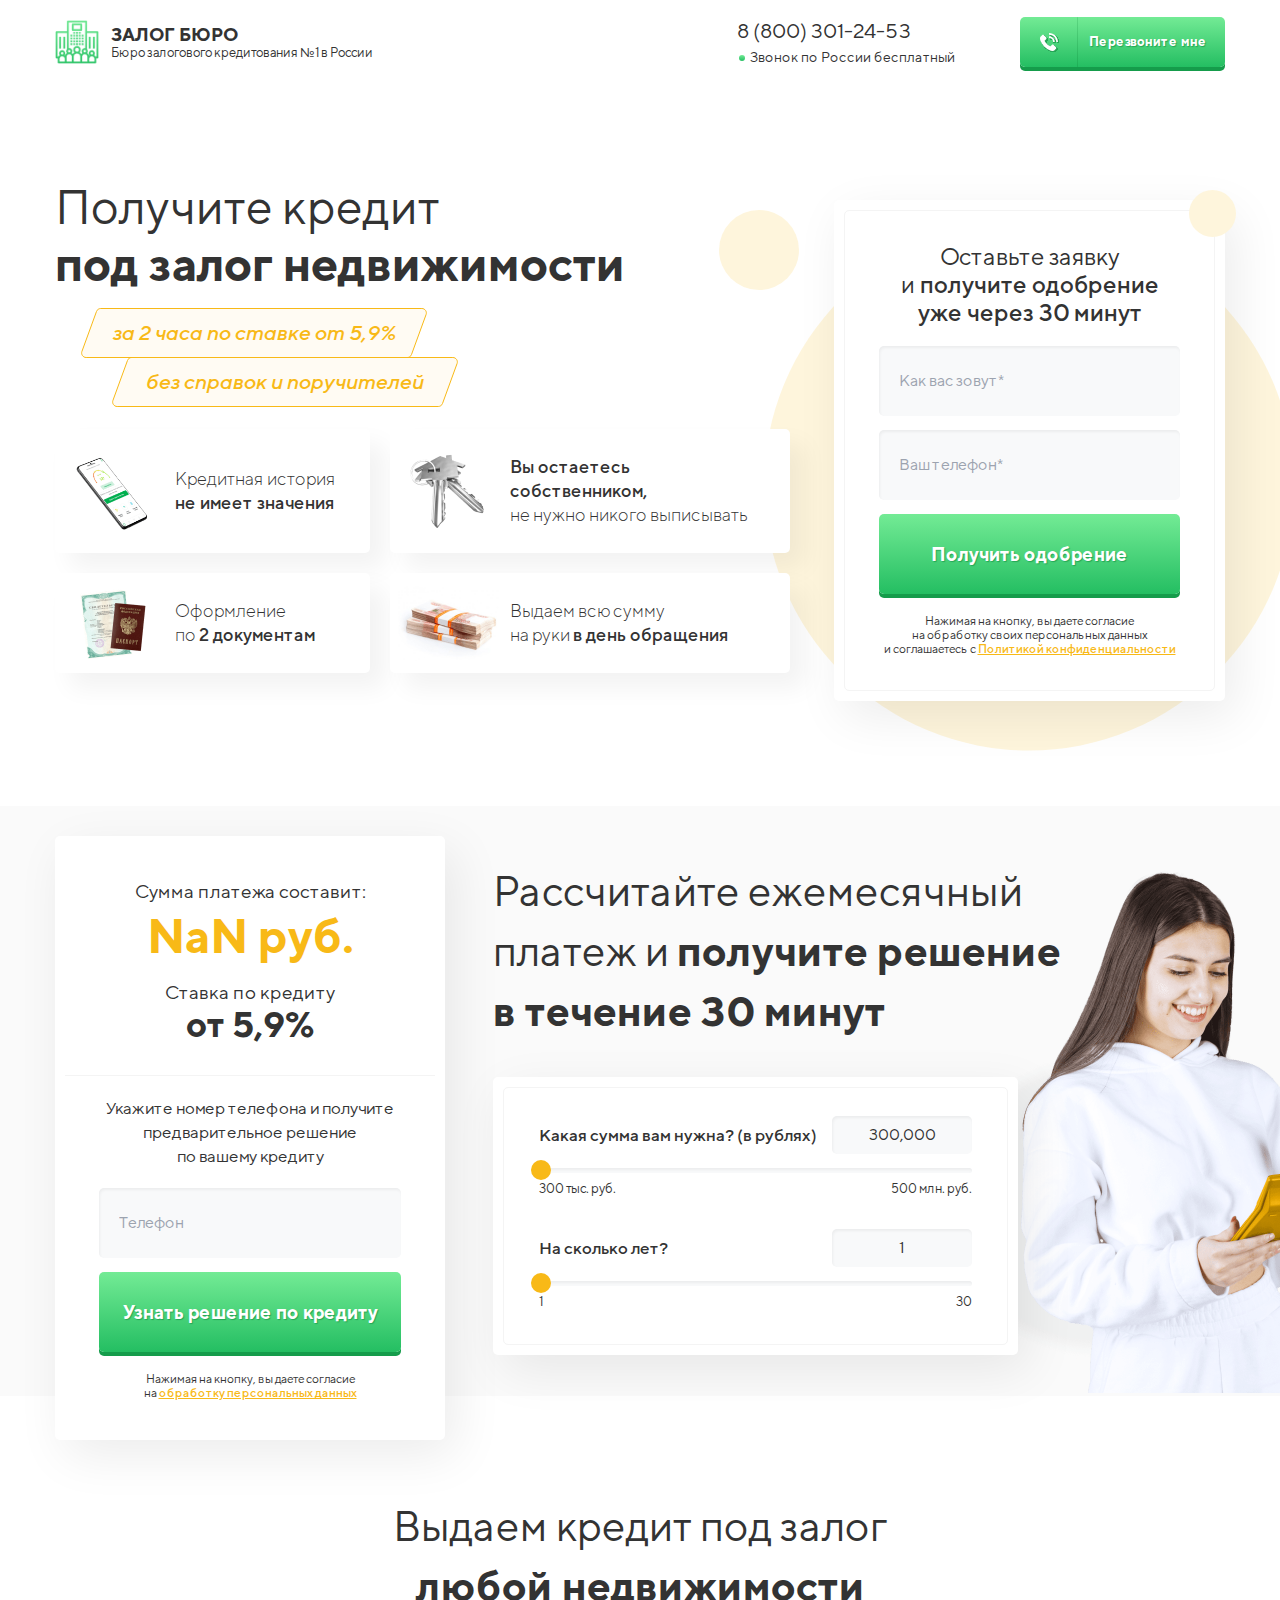
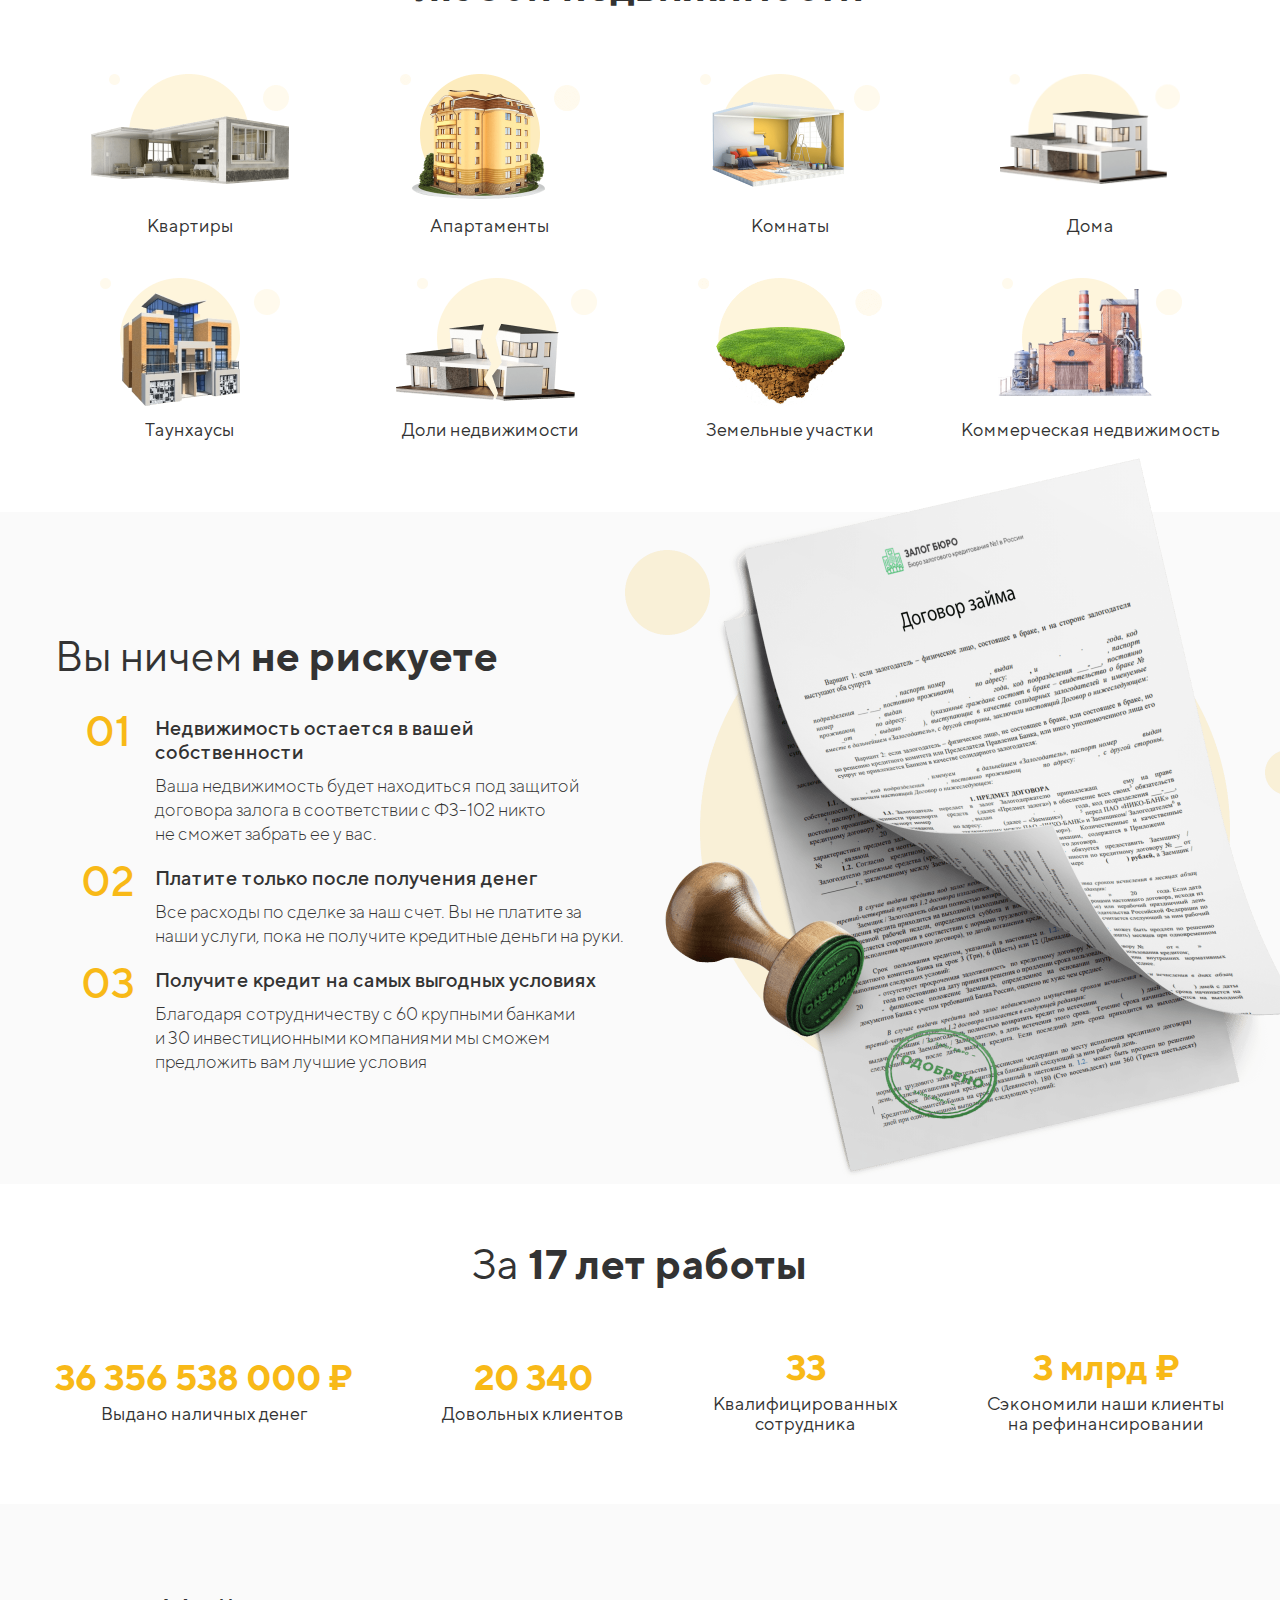
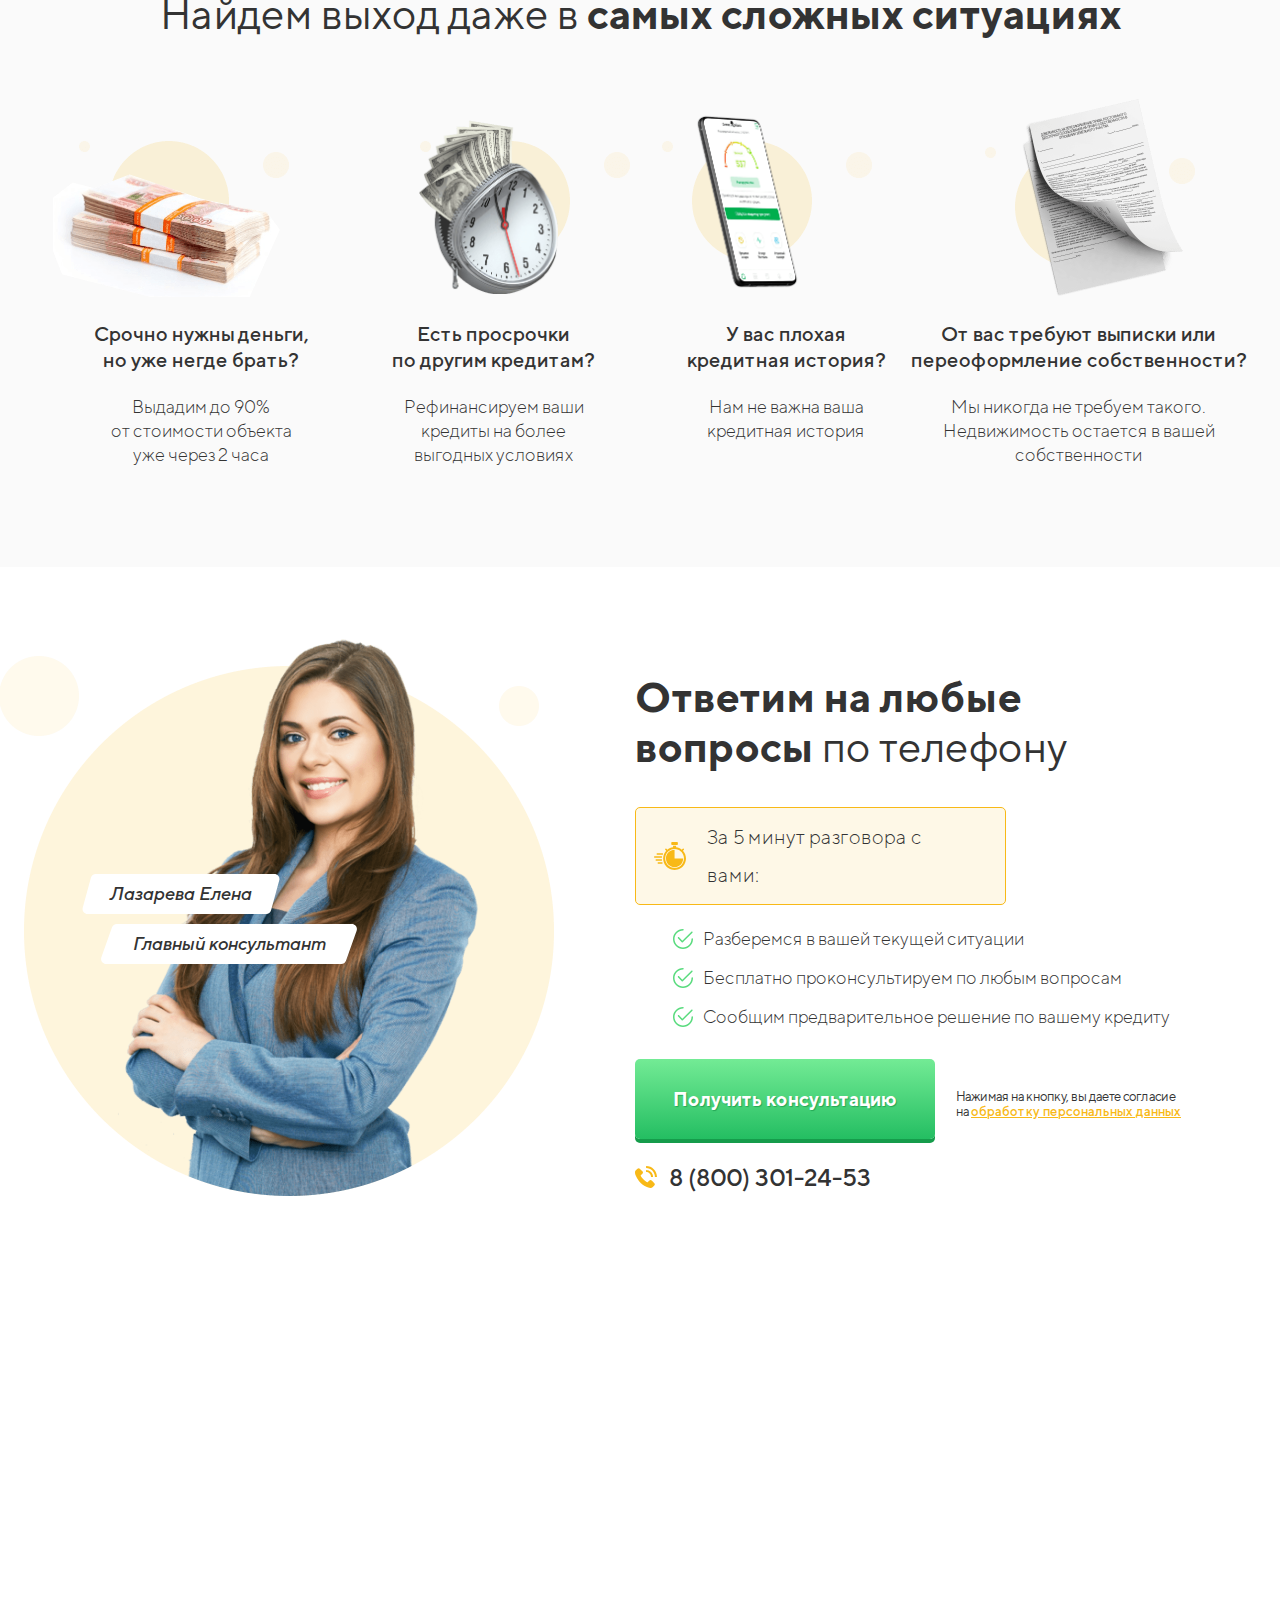
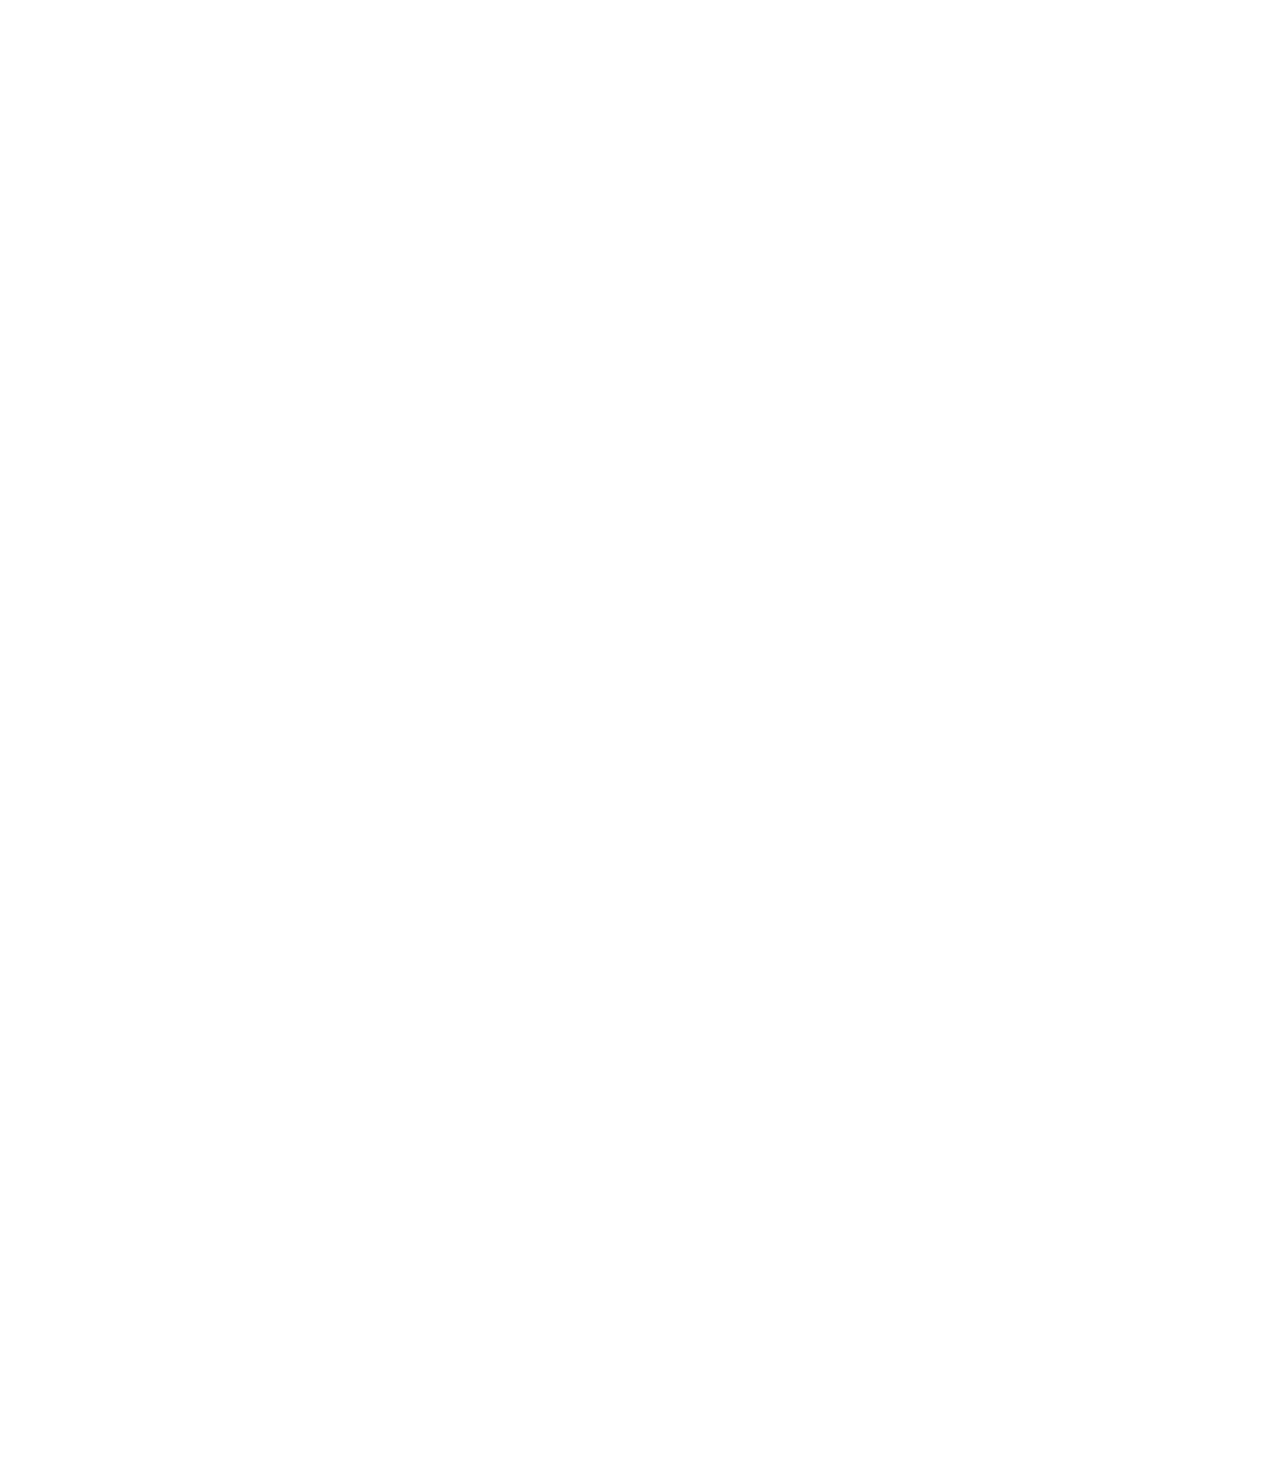
==== commit 78484140: "18.07.2024" ====
--- a/index.html
+++ b/index.html
@@ -388,6 +388,49 @@
         </div>
       </section>
 
+      <!-- Phone answer -->
+      <section class="answer">
+        <div class="container">
+          <div class="answer__block">
+            <div class="answer__block-image">
+              <div class="answer__block-text text-1">Лазарева Елена</div>
+              <div class="answer__block-text text-2">Главный консультант</div>
+            </div>
+            <h3 class="answer__title">
+              <strong>Ответим на любые <br />вопросы</strong> по телефону
+            </h3>
+            <div class="answer__block-icon">За 5 минут разговора с вами:</div>
+            <div class="answer__list">
+              <div class="answer__list-item">
+                Разберемся в вашей текущей ситуации
+              </div>
+              <div class="answer__list-item">
+                Бесплатно проконсультируем по любым вопросам
+              </div>
+              <div class="answer__list-item">
+                Сообщим предварительное решение по вашему кредиту
+              </div>
+            </div>
+
+            <div class="flex-row">
+              <button class="btn-main" onclick="openPopup()">
+                Получить консультацию
+              </button>
+              <div class="text">
+                Нажимая на кнопку, вы даете согласие <br />на
+                <a href="/politika.pdf" target="_blank">
+                  обработку персональных данных
+                </a>
+              </div>
+            </div>
+
+            <a href="tel:+78003012453" class="answer__block-call">
+              8 (800) 301-24-53
+            </a>
+          </div>
+        </div>
+      </section>
+
       <div class="se"></div>
     </main>
 
--- a/scss/app.min.css
+++ b/scss/app.min.css
@@ -1 +1 @@
-@font-face{font-family:"TT Norms";src:url("../fonts/TTNorms-Regular.woff2") format("woff2");font-weight:normal;font-style:normal;font-display:swap}@font-face{font-family:"TT Norms";src:url("../fonts/TTNorms-Bold.woff2") format("woff2");font-weight:700;font-style:normal;font-display:swap}@font-face{font-family:"TT Norms";src:url("../fonts/TTNorms-Light.woff2") format("woff2");font-weight:300;font-display:swap;font-style:normal}@font-face{font-family:"TT Norms";src:url("../fonts/TTNorms-Medium.woff2") format("woff2");font-weight:500;font-style:normal;font-display:swap}@font-face{font-family:"TT Norms";src:url("../fonts/TTNorms-MediumItalic.woff2") format("woff2");font-weight:500;font-style:italic;font-display:swap}@font-face{font-family:"TT Norms";src:url("../fonts/TTNorms-Thin.woff2") format("woff2");font-weight:100;font-style:normal;font-display:swap}@font-face{font-family:"TT Norms";src:url("../fonts/TTNorms-ExtraBold.woff2") format("woff2");font-weight:800;font-style:normal;font-display:swap}:root{--primary-font: "TT Norms", sans-serif;--dark-gray: #2c353f;--amber: #f8b917;--light-amber: rgba(248, 185, 23, 0.1);--gradient: linear-gradient(180deg, #73eb95 0%, #24be62 100%);--transition: 0.25s ease-in-out}*,::after,::before{margin:0;padding:0;box-sizing:border-box}:host,html{color:#333;font-family:var(--primary-font);scroll-behavior:smooth}body{margin:0;line-height:inherit}hr{height:0;color:inherit;border-top-width:1px}abbr:where([title]){-webkit-text-decoration:underline dotted;text-decoration:underline dotted}h1,h2,h3,h4,h5,h6{font-size:inherit;font-weight:inherit}a{color:inherit;text-decoration:inherit}b,strong{font-weight:bolder}code,kbd,pre,samp{font-family:ui-monospace,SFMono-Regular,Menlo,Monaco,Consolas,"Liberation Mono","Courier New",monospace;font-feature-settings:normal;font-variation-settings:normal;font-size:1em}small{font-size:80%}sub,sup{font-size:75%;line-height:0;position:relative;vertical-align:baseline}sub{bottom:-0.25em}sup{top:-0.5em}table{text-indent:0;border-color:inherit;border-collapse:collapse}button,input,optgroup,select,textarea{font-family:inherit;font-feature-settings:inherit;font-variation-settings:inherit;font-size:100%;font-weight:inherit;line-height:inherit;letter-spacing:inherit;color:inherit;margin:0;padding:0;outline:none;border:none}button,select{text-transform:none}button,input:where([type=button]),input:where([type=reset]),input:where([type=submit]){-webkit-appearance:button;-moz-appearance:none;appearance:none;background-color:rgba(0,0,0,0);background-image:none}:-moz-focusring{outline:auto}:-moz-ui-invalid{box-shadow:none}progress{vertical-align:baseline}::-webkit-inner-spin-button,::-webkit-outer-spin-button{height:auto}[type=search]{-webkit-appearance:textfield;-moz-appearance:none;appearance:none;outline-offset:-2px}::-webkit-search-decoration{-webkit-appearance:none}::-webkit-file-upload-button{-webkit-appearance:button;font:inherit}summary{display:list-item}blockquote,dd,dl,figure,h1,h2,h3,h4,h5,h6,hr,p,pre{margin:0}fieldset{margin:0;padding:0}legend{padding:0}menu,ol,ul{list-style:none;margin:0;padding:0}dialog{padding:0}textarea{resize:vertical}input::-moz-placeholder, textarea::-moz-placeholder{opacity:1;color:#9ca3af}input::placeholder,textarea::placeholder{opacity:1;color:#9ca3af}[role=button],button{cursor:pointer}:disabled{cursor:default}audio,canvas,embed,iframe,img,object,svg,video{display:block;vertical-align:middle}img,video{max-width:100%;height:auto}[hidden]{display:none}input,textarea,select{display:block;width:100%;padding:20px;font-size:16px;font-weight:400;line-height:30px;font-family:"TT Norms";color:#333;background:#f8f9fa;border:none;box-shadow:inset 1px 2px 3px rgba(0,0,0,.05);border-radius:5px;transition:transform .2s ease}@media only screen and (max-width: 767px){input,textarea,select{padding:15px 20px;font-size:15px}}main{margin:0 auto;width:100%;max-width:100%;overflow:hidden}.container{margin:0 auto;padding:0 10px;width:100%;max-width:1190px}@media only screen and (max-width: 1189px){.container{max-width:768px;padding:0 30px}}@media only screen and (max-width: 767px){.container{max-width:320px;padding:0 10px}}.text-h1{color:var(--white-900);font-size:60px;font-weight:700;line-height:120%;letter-spacing:-0.02em}.text-h2{color:var(--gray-900);font-size:36px;font-weight:700;line-height:122%;letter-spacing:-0.02em}.text-h3{color:var(--gray-900);font-size:24px;font-weight:700;line-height:133%}.btn-main{color:#fff;text-align:center;text-shadow:1px 1px 1px #26a656;background:linear-gradient(180deg, #73eb95 0%, #24be62 100%);box-shadow:0px 4px 0px #159c4b;transition:var(--transition);border-radius:5px;cursor:pointer;-webkit-user-select:none;-moz-user-select:none;user-select:none;overflow:hidden}.btn-main:hover{background:linear-gradient(180deg, #67de89 0%, #24be62 100%)}.noUi-target,.noUi-target *{-webkit-touch-callout:none;-webkit-tap-highlight-color:rgba(0,0,0,0);-webkit-user-select:none;touch-action:none;-moz-user-select:none;user-select:none;box-sizing:border-box}.noUi-target{position:relative;clear:both}.noUi-base,.noUi-connects{width:100%;height:5px;border-radius:5px;position:relative;z-index:1}.noUi-base{background:#f8f9fa;box-shadow:inset 1px 2px 3px rgba(0,0,0,.05)}.noUi-connects{overflow:hidden;z-index:0}.noUi-connect,.noUi-origin{will-change:transform;position:absolute;z-index:1;top:0;right:0;-ms-transform-origin:0 0;-webkit-transform-origin:0 0;-webkit-transform-style:preserve-3d;transform-origin:0 0;transform-style:flat}.noUi-connect{height:100%}.noUi-origin{height:25px;width:25px;left:-13px}.noUi-txt-dir-rtl.noUi-horizontal .noUi-origin{left:0;right:auto}.noUi-vertical .noUi-origin{width:0}.noUi-horizontal .noUi-origin{height:0}.noUi-handle{backface-visibility:hidden;position:absolute}.noUi-touch-area{height:100%;width:100%}.noUi-state-tap .noUi-connect,.noUi-state-tap .noUi-origin{transition:transform .3s}.noUi-state-drag *{cursor:inherit !important}.noUi-horizontal{height:25px;padding-top:14px}.noUi-horizontal .noUi-handle{width:20px;height:20px;left:-8px;top:-8px}.noUi-vertical{width:18px}.noUi-vertical .noUi-handle{width:28px;height:34px;right:-6px;top:-17px}.noUi-txt-dir-rtl.noUi-horizontal .noUi-handle{left:-17px;right:auto}.noUi-target{background:none}.noUi-connects{border-radius:3px}.noUi-connect{background:#f8b917;opacity:.4;box-shadow:inset 1px 2px 3px rgba(0,0,0,.05);border-radius:5px}.noUi-draggable{cursor:ew-resize}.noUi-vertical .noUi-draggable{cursor:ns-resize}.noUi-handle{border-radius:50%;background:#f8b917;cursor:default}[disabled] .noUi-connect{background:#b8b8b8}[disabled].noUi-target,[disabled].noUi-handle,[disabled] .noUi-handle{cursor:not-allowed}.noUi-pips,.noUi-pips *{box-sizing:border-box}.noUi-pips{position:absolute;color:#999}.noUi-value{position:absolute;white-space:nowrap;text-align:center}.noUi-value-sub{color:#ccc;font-size:10px}.noUi-marker{position:absolute;background:#ccc}.noUi-marker-sub{background:#aaa}.noUi-marker-large{background:#aaa}.noUi-pips-horizontal{padding:10px 0;height:80px;top:100%;left:0;width:100%}.noUi-value-horizontal{transform:translate(-50%, 50%)}.noUi-rtl .noUi-value-horizontal{transform:translate(50%, 50%)}.noUi-marker-horizontal.noUi-marker{margin-left:-1px;width:2px;height:5px}.noUi-marker-horizontal.noUi-marker-sub{height:10px}.noUi-marker-horizontal.noUi-marker-large{height:15px}.noUi-pips-vertical{padding:0 10px;height:100%;top:0;left:100%}.noUi-value-vertical{transform:translate(0, -50%);padding-left:25px}.noUi-rtl .noUi-value-vertical{transform:translate(0, 50%)}.noUi-marker-vertical.noUi-marker{width:5px;height:2px;margin-top:-1px}.noUi-marker-vertical.noUi-marker-sub{width:10px}.noUi-marker-vertical.noUi-marker-large{width:15px}.noUi-tooltip{display:block;position:absolute;border:1px solid #d9d9d9;border-radius:3px;background:#fff;color:#000;padding:5px;text-align:center;white-space:nowrap}.noUi-horizontal .noUi-tooltip{transform:translate(-50%, 0);left:50%;bottom:120%}.noUi-vertical .noUi-tooltip{transform:translate(0, -50%);top:50%;right:120%}.noUi-horizontal .noUi-origin>.noUi-tooltip{transform:translate(50%, 0);left:auto;bottom:10px}.noUi-vertical .noUi-origin>.noUi-tooltip{transform:translate(0, -18px);top:auto;right:28px}.header{position:fixed;padding:17px 0 23px;top:0;left:0;width:100%;height:80px;background:#fff;z-index:9}@media only screen and (max-width: 767px){.header{padding:15px 0 25px}}.header .container{display:flex;align-items:center;justify-content:space-between;gap:0px}@media only screen and (max-width: 767px){.header .container{align-items:flex-start}}.header__logo{display:flex;align-items:center;justify-content:flex-start;gap:12px}.header__logo img{width:44px;height:44px}.header__logo .flex-col{font-size:18px;font-weight:bold;line-height:21px;display:flex;flex-direction:column;align-items:flex-start;justify-content:center;gap:0px}.header__logo span{font-size:13px;font-weight:400;line-height:15px}@media only screen and (max-width: 767px){.header__logo{width:125px;align-items:flex-start;gap:10px}.header__logo img{margin-top:-2px;margin-left:-2px;width:29px;height:29px}.header__logo .flex-col{font-size:11px;line-height:11px}.header__logo span{margin-top:5px;font-size:10px;line-height:12px}}.header__phone{margin-left:auto;margin-right:65px;display:flex;flex-direction:column;align-items:flex-start;justify-content:center;gap:0px}.header__phone a{font-size:21px;line-height:25px;color:var(--gray)}.header__phone span{position:relative;padding-left:13px;margin-top:6px;font-size:14px;line-height:17px}.header__phone span:before{position:absolute;content:"";top:50%;left:2px;width:6px;height:6px;margin-top:-3px;background:linear-gradient(180deg, #73eb95 0%, #24be62 100%);border-radius:50%}@media only screen and (max-width: 1189px){.header__phone{margin-right:20px}}@media only screen and (max-width: 767px){.header__phone{margin-top:-4px;margin-right:0;align-items:flex-end}.header__phone a{text-align:right;font-size:17px;line-height:22px}.header__phone span{max-width:125px;font-size:11px;line-height:14px;text-align:right}.header__phone span:before{display:none}}.header__btn{position:relative;padding-left:50px;width:205px;height:50px;font-size:13px;font-weight:700;line-height:16px}.header__btn::before{content:"";position:absolute;top:16px;left:20px;content:url(../images/icon-call-white.svg)}.header__btn::after{content:"";position:absolute;top:0;left:57px;content:url(../images/icon-call-line.svg)}@media only screen and (max-width: 1189px){.header__btn{width:60px}.header__btn::after{display:none}.header__btn span{display:none}}@media only screen and (max-width: 767px){.header__btn{display:none}}.intro{position:relative;padding:190px 0 105px;width:100%}@media only screen and (max-width: 1189px){.intro{padding:152px 0 85px}}@media only screen and (max-width: 767px){.intro{padding:114px 0 66px}}.intro .container{display:flex;align-items:center;justify-content:space-between;gap:44px}@media only screen and (max-width: 1189px){.intro .container{flex-direction:column;align-items:center}}@media only screen and (max-width: 767px){.intro .container{gap:34px}}.intro__text{margin-top:-40px;width:100%;max-width:780px;display:flex;flex-direction:column;align-items:flex-start;justify-content:center;gap:0px}@media only screen and (max-width: 1189px){.intro__text{margin-top:0;max-width:100%}}.intro__text-title{margin:0 0 16px;font-size:48px;line-height:57px}@media only screen and (max-width: 1189px){.intro__text-title{width:100%;text-align:center}}@media only screen and (max-width: 767px){.intro__text-title{font-size:32px;line-height:38px}}.intro__text-subtitle{width:350px;font-style:italic;font-weight:500;font-size:21px;line-height:50px;text-align:center;color:#f8b917;background-image:url(../images/first-block-text-bg.svg);background-repeat:no-repeat;background-position:center}.intro__text-subtitle:nth-child(2){margin-left:24px}.intro__text-subtitle:nth-child(3){margin-top:-1px;margin-left:55px;margin-bottom:22px}@media only screen and (max-width: 1189px){.intro__text-subtitle:nth-child(2){margin-left:164px}.intro__text-subtitle:nth-child(3){margin-left:194px}}@media only screen and (max-width: 767px){.intro__text-subtitle{position:relative;margin-left:auto !important;margin-right:auto !important;font-size:14px;line-height:42px}.intro__text-subtitle:nth-child(2),.intro__text-subtitle:nth-child(3){width:280px;background-size:280px}.intro__text-subtitle:nth-child(2){left:-6px}.intro__text-subtitle:nth-child(3){left:9px;margin-top:-2px;margin-bottom:16px}}.intro__list{width:100%;display:grid;grid-template-columns:315px 400px;gap:20px}@media only screen and (max-width: 1189px){.intro__list{grid-template-columns:300px 388px}}@media only screen and (max-width: 767px){.intro__list{grid-template-columns:1fr;gap:10px}}.intro__list-item{position:relative;padding:26px 20px 26px 120px;font-size:18px;font-weight:300;line-height:24px;background:#fff;box-shadow:15px 15px 25px rgba(0,0,0,.05);border-radius:5px;display:flex;align-items:center;justify-content:flex-start;gap:15px}.intro__list-item img{position:absolute;left:8px;width:auto}.intro__list-item strong{font-weight:500}.intro__list-item:nth-child(1) img{height:105px}.intro__list-item:nth-child(2) img{left:20px;height:74px}.intro__list-item:nth-child(3) img{left:25px;height:71px}.intro__list-item:nth-child(4) img{height:76px}@media only screen and (max-width: 1189px){.intro__list-item{padding-left:110px;padding-right:10px}}@media only screen and (max-width: 767px){.intro__list-item{padding:12px 0px 14px 87px;font-size:14px;line-height:17px}.intro__list-item img{left:10px}.intro__list-item:nth-child(1) img{height:68px}.intro__list-item:nth-child(2) img{height:48px}.intro__list-item:nth-child(3) img{left:25px;height:45px}.intro__list-item:nth-child(4) img{height:45px}}.intro__form{position:relative;margin-top:10px;padding:42px 45px 45px;background:#fff;box-shadow:10px 15px 50px rgba(0,0,0,.08);border-radius:5px}.intro__form::before{position:absolute;top:10px;left:10px;right:10px;bottom:10px;content:"";border:1px solid #f4f4f4;border-radius:5px}.intro__form .image-1{position:absolute;top:150px;left:485px}.intro__form .image-2{position:absolute;top:-10px;left:355px;z-index:6}.intro__form .image-3{position:absolute;top:10px;left:-115px}.intro__form .image-4{position:absolute;top:20px;left:-70px;max-width:530px;z-index:-2}.intro__form-content{position:relative;width:100%;z-index:2}.intro__form-title{margin-bottom:20px;font-size:24px;line-height:28px;text-align:center}.intro__form-title strong{font-weight:500}.intro__form input{margin-bottom:14px}.intro__form button{padding:30px 10px;width:100%;font-size:19px;font-weight:700;line-height:20px;text-align:center}.intro__form-info{margin-top:20px;margin-left:-15px;margin-right:-15px;font-size:12px;line-height:14px;text-align:center}.intro__form-info a{font-weight:500;text-decoration:underline;color:#f8b917}@media only screen and (max-width: 1189px){.intro__form{margin-top:0;max-width:390px;margin:0 auto}}@media only screen and (max-width: 767px){.intro__form{padding:31px 20px 26px}.intro__form::before{display:none}.intro__form .image-1,.intro__form .image-2,.intro__form .image-3{display:none}.intro__form .image-4{top:-20px;left:50%;margin-left:-235px;max-width:470px}.intro__form-title{font-size:19px;line-height:22px}.intro__form button{padding-top:20px;padding-bottom:20px;font-size:15px}.intro__form-info{margin-top:22px;margin-left:15px;margin-right:15px;font-size:12px;line-height:14px}}.calculator{position:relative;padding:55px 0 30px;height:590px;background-color:#fafafa}@media only screen and (max-width: 1189px){.calculator{height:auto;padding:30px 0 42px}}@media only screen and (max-width: 767px){.calculator{padding:2px 0 48px}}.calculator .container{position:relative;display:flex;align-items:flex-start;justify-content:flex-start;gap:48px}@media only screen and (max-width: 1189px){.calculator .container{flex-direction:column-reverse;gap:0}}.calculator__form{position:relative;padding:41px 44px 40px;margin-top:-25px;width:100%;max-width:390px;background:#fff;box-shadow:10px 15px 50px rgba(0,0,0,.08);border-radius:5px}@media only screen and (max-width: 1189px){.calculator__form{margin:0 auto}}@media only screen and (max-width: 767px){.calculator__form{padding:26px 20px 20px}}.calculator__form-result-text{margin-bottom:3px;font-size:19px;line-height:28px;text-align:center}@media only screen and (max-width: 767px){.calculator__form-result-text{margin-bottom:7px;font-size:15px}}.calculator__form-result{margin:0 -40px 14px;font-weight:700;font-size:48px;line-height:56px;text-align:center;color:#f8b917;text-align:center}@media only screen and (max-width: 767px){.calculator__form-result{margin:0 -20px 18px;font-size:36px;line-height:42px}}.calculator__form-value-text{position:relative;margin-bottom:4px;font-size:19px;line-height:28px;text-align:center}.calculator__form-value-text:before{position:absolute;content:"";left:-34px;right:-34px;bottom:-70px;height:1px;background:#f4f4f4}@media only screen and (max-width: 767px){.calculator__form-value-text{margin-bottom:0;font-size:15px}}.calculator__form-value{margin-bottom:58px;font-weight:700;font-size:36px;line-height:28px;text-align:center}@media only screen and (max-width: 767px){.calculator__form-value{position:relative;margin-bottom:42px;font-weight:700;font-size:32px}}.calculator__form-text{margin-bottom:20px;font-size:17px;line-height:24px;text-align:center}@media only screen and (max-width: 767px){.calculator__form-text{font-size:15px;line-height:24px}.calculator__form-text br{display:none}}.calculator__form input{margin:20px 0 14px}.calculator__form .btn-main{padding:30px 10px;width:100%;font-size:19px;font-weight:700;line-height:20px}@media only screen and (max-width: 767px){.calculator__form .btn-main{padding-top:20px;padding-bottom:20px;font-size:15px}}.calculator__form-info{margin-top:20px;margin-left:-15px;margin-right:-15px;font-size:12px;line-height:14px;text-align:center}.calculator__form-info a{font-weight:500;text-decoration:underline;color:#f8b917}@media only screen and (max-width: 767px){.calculator__form-info{margin-top:22px;margin-left:15px;margin-right:15px;font-size:12px;line-height:14px}}.calculator__content{width:100%}@media only screen and (max-width: 1189px){.calculator__content{margin-top:24px}}.calculator__content-title{margin-bottom:36px;font-weight:400;font-size:42px;line-height:60px}@media only screen and (max-width: 1189px){.calculator__content-title{margin-bottom:18px;text-align:center}.calculator__content-title br{display:none}}@media only screen and (max-width: 767px){.calculator__content-title{max-width:270px;margin:0 auto 20px;font-size:26px;line-height:34px}}.calculator__block{position:relative;margin-top:23px;width:525px;padding:10px;background:#fff;box-shadow:10px 15px 50px rgba(0,0,0,.08);border-radius:5px;z-index:2}@media only screen and (max-width: 1189px){.calculator__block{margin:0 auto 30px}}@media only screen and (max-width: 767px){.calculator__block{width:auto;margin-bottom:20px;padding:30px 15px 16px}}.calculator__block-container{position:relative;padding:28px 35px 30px;border:1px solid #f4f4f4;border-radius:5px;z-index:2}@media only screen and (max-width: 767px){.calculator__block-container{border:0;padding:0}}.calculator__block_item-line{position:relative;padding-bottom:22px;line-height:40px}.calculator__block_item-line:first-child{margin-bottom:28px}@media only screen and (max-width: 767px){.calculator__block_item-line:last-child:before{position:absolute;content:"";top:-10px;left:-15px;right:-15px;height:1px;background:#f4f4f4}}.calculator__block_item-line span{float:left;font-weight:500;font-size:17px;line-height:38px}@media only screen and (max-width: 767px){.calculator__block_item-line span{display:block;float:none;margin-bottom:6px;font-size:15px;line-height:24px;text-align:center}}.calculator__block_item-line input{float:right;width:140px;padding:4px 12px;text-align:center}@media only screen and (max-width: 767px){.calculator__block_item-line input{float:none;margin:0 auto 2px}}.calculator__block_item-line-text-left,.calculator__block_item-line-text-right{position:absolute;bottom:0;font-size:13px;line-height:24px}@media only screen and (max-width: 767px){.calculator__block_item-line-text-left_item-line-text-left,.calculator__block_item-line-text-left_item-line-text-right,.calculator__block_item-line-text-right_item-line-text-left,.calculator__block_item-line-text-right_item-line-text-right{font-size:11px}}.calculator__block_item-line-text-left{left:0}.calculator__block_item-line-text-right{right:0}.calculator__img{position:absolute;top:-112px;right:-220px;max-width:507px;z-index:1}@media only screen and (max-width: 1189px){.calculator__img{top:0px;right:-321px}}@media only screen and (max-width: 767px){.calculator__img{display:none}}.type{position:relative;padding:100px 0 70px}@media only screen and (max-width: 1189px){.type{padding:67px 0 75px}}@media only screen and (max-width: 767px){.type{padding:47px 0 34px}}.type__title{margin:0;font-weight:400;font-size:42px;line-height:60px;text-align:center}@media only screen and (max-width: 1189px){.type__title{line-height:50px}}@media only screen and (max-width: 767px){.type__title{width:220px;margin:0 auto;font-size:26px;line-height:34px}.type__title br{display:none}}.type__block{margin-top:58px}@media only screen and (max-width: 1189px){.type__block{max-width:610px;margin:25px auto 0}}.type__block-list{margin-left:-15px;margin-right:-15px;display:grid;grid-template-columns:repeat(4, 1fr);gap:40px 0}@media only screen and (max-width: 1189px){.type__block-list{grid-template-columns:repeat(2, 1fr);gap:36px 0}}@media only screen and (max-width: 767px){.type__block-list{gap:36px 0}}.type__block-item{position:relative;padding:0 15px}.type__block .flex-col{position:relative;padding-top:140px}.type__block .flex-col img{position:absolute;top:0;left:0;right:0;margin:0 auto}.type__block .flex-col .image-1{width:198px}.type__block .flex-col .image-2,.type__block .flex-col .image-3,.type__block .flex-col .image-4,.type__block .flex-col .image-5{width:180px}.type__block .flex-col .image-6{width:214px}.type__block .flex-col .image-7,.type__block .flex-col .image-8{width:184px}.type__block .flex-col span{display:block;font-size:18px;line-height:24px;text-align:center}@media only screen and (max-width: 767px){.type__block .flex-col{padding-top:59px}.type__block .flex-col .image-1{width:98px}.type__block .flex-col .image-2{width:79px}.type__block .flex-col .image-3{width:96px;left:16px;top:-5px}.type__block .flex-col .image-4{width:100px;top:-7px}.type__block .flex-col .image-5{width:59px}.type__block .flex-col .image-6{width:110px;top:-5px}.type__block .flex-col .image-7,.type__block .flex-col .image-8{width:90px}.type__block .flex-col span{font-size:14px;line-height:17px}}.success{padding-top:114px;padding-bottom:90px;background-color:#fafafa}@media only screen and (max-width: 1189px){.success{padding:48px 0 60px}}@media only screen and (max-width: 767px){.success{padding:32px 0 35px}}.success__title{margin:0;font-weight:400;font-size:42px;line-height:60px}@media only screen and (max-width: 1189px){.success__title{max-width:594px;margin-left:auto;margin-right:auto;text-align:center}}@media only screen and (max-width: 767px){.success__title{font-size:26px;line-height:34px;text-align:left}}.success__block{position:relative;max-width:540px;margin:30px 0 0 30px}.success__block:before{position:absolute;top:-645px;left:180px;content:url(../images/success-image.png);transform:scale(0.5)}@media only screen and (max-width: 1189px){.success__block{position:relative;max-width:594px;margin:30px auto 0;padding-bottom:750px}.success__block:before{position:absolute;top:8px;left:-422px}}@media only screen and (max-width: 767px){.success__block{margin-top:28px;padding-bottom:300px}.success__block:before{top:-182px;left:50%;margin-left:-718px;transform:scale(0.2)}}.success__block-item{position:relative;margin-bottom:20px;padding-left:70px;font-weight:300;font-size:18px;line-height:24px}.success__block-item span{position:absolute;top:-6px;left:-4px;display:block;width:54px;font-weight:500;font-size:42px;line-height:42px;text-align:center;color:#f8b917}.success__block-item strong{display:block;margin-bottom:10px;font-weight:500;font-size:20px;line-height:24px}@media only screen and (max-width: 1189px){.success__block-item{max-width:530px}}@media only screen and (max-width: 767px){.success__block-item{padding-left:56px;font-size:14px;line-height:17px}.success__block-item:nth-child(1){max-width:262px;margin-bottom:28px}.success__block-item:nth-child(2){max-width:285px}.success__block-item:nth-child(3){max-width:262px;margin-top:24px}.success__block-item span{font-size:32px;line-height:32px}.success__block-item strong{max-width:200px;margin-bottom:4px;font-size:15px;line-height:18px}.success__block-item br{display:none}}.digital{padding:50px 0 70px;background:#fff}@media only screen and (max-width: 1189px){.digital{padding:60px 0}}@media only screen and (max-width: 767px){.digital{padding:35px 0 45px}}.digital__title{font-weight:400;font-size:42px;line-height:60px;text-align:center}@media only screen and (max-width: 767px){.digital__title{font-size:26px;line-height:34px !important}}.digital__list{margin-top:45px;margin-left:-15px;margin-right:-15px;display:flex;align-items:center;justify-content:space-between;gap:0px}@media only screen and (max-width: 1189px){.digital__list{margin-top:36px;display:grid;grid-template-columns:repeat(2, 1fr);gap:38px 0}}@media only screen and (max-width: 767px){.digital__list{margin-top:6px;grid-template-columns:1fr;gap:6px 0}}.digital__item{padding:0 15px;text-align:center}.digital__item-value{color:#f8b917;font-weight:700;font-size:36px;line-height:55px}@media only screen and (max-width: 767px){.digital__item-value{font-size:28px;line-height:60px}}.digital__item-text{font-size:18px;line-height:20px}@media only screen and (max-width: 767px){.digital__item-text{font-size:14px;margin-top:-10px}}.situation{padding:80px 0 100px;background-color:#fafafa}@media only screen and (max-width: 1189px){.situation{padding:85px 0 105px}}@media only screen and (max-width: 767px){.situation{padding:30px 0 60px}}.situation__title{margin:0;font-weight:400;font-size:42px;line-height:60px;text-align:center}@media only screen and (max-width: 1189px){.situation__title{line-height:50px}}@media only screen and (max-width: 767px){.situation__title{max-width:240px;margin:0 auto;font-size:26px;line-height:34px}}.situation__list{margin-top:55px;display:grid;grid-template-columns:repeat(4, 1fr)}@media only screen and (max-width: 1189px){.situation__list{max-width:610px;margin:12px auto 0;grid-template-columns:repeat(2, 1fr);gap:58px 0}}@media only screen and (max-width: 767px){.situation__list{margin-top:0;grid-template-columns:1fr;gap:7px 0}}.situation__item{text-align:center}.situation__item-image{position:relative;height:200px;margin-bottom:22px}.situation__item-image::before{position:absolute;content:"";width:210px;height:120px;background-image:url(../images/situation-image-bg.png);background-size:210px;background-repeat:no-repeat;z-index:1}.situation__item-image.img-1::before{top:42px;left:24px}.situation__item-image.img-2::before{top:42px;left:72px}.situation__item-image.img-3::before{top:42px;left:22px}.situation__item-image.img-4::before{top:48px;left:52px}.situation__item-image img{position:absolute;z-index:2}.situation__item-image .image-1{top:75px;left:-8px;max-width:233px}.situation__item-image .image-2{top:21px;left:71px;max-width:140px}.situation__item-image .image-3{top:-14px;left:30px;max-width:154px}.situation__item-image .image-4{top:-4px;left:83px;max-width:179px}.situation__item-title{margin:0 -30px 22px;font-weight:500;font-size:20px;line-height:26px;text-align:center}.situation__item-description{font-weight:300;font-size:18px;line-height:24px;text-align:center}@media only screen and (max-width: 1189px){.situation__item-image.img-1::before{left:54px}.situation__item-image.img-3::before{left:52px}.situation__item-image.img-4::before{left:22px}.situation__item-image .image-1{left:22px}.situation__item-image .image-3{left:60px}.situation__item-image .image-4{left:53px}}@media only screen and (max-width: 767px){.situation__item-image{height:202px;margin-bottom:0}.situation__item-image.img-4::before{left:50%;margin-left:-90px}.situation__item-image .image-1{top:86px;left:50%;margin-left:-102px;max-width:182px}.situation__item-image .image-2{top:28px;left:50%;margin-left:-71px;max-width:122px}.situation__item-image .image-3{top:4px;left:50%;margin-left:-68px;max-width:124px}.situation__item-image .image-4{top:18px;left:50%;margin-left:-66px;max-width:138px}.situation__item-title{margin-bottom:10px;font-size:15px;line-height:18px}.situation__item-description{font-size:14px;line-height:17px}.situation__item br{display:none}}.se{height:200vh}/*# sourceMappingURL=app.min.css.map */+@font-face{font-family:"TT Norms";src:url("../fonts/TTNorms-Regular.woff2") format("woff2");font-weight:normal;font-style:normal;font-display:swap}@font-face{font-family:"TT Norms";src:url("../fonts/TTNorms-Bold.woff2") format("woff2");font-weight:700;font-style:normal;font-display:swap}@font-face{font-family:"TT Norms";src:url("../fonts/TTNorms-Light.woff2") format("woff2");font-weight:300;font-display:swap;font-style:normal}@font-face{font-family:"TT Norms";src:url("../fonts/TTNorms-Medium.woff2") format("woff2");font-weight:500;font-style:normal;font-display:swap}@font-face{font-family:"TT Norms";src:url("../fonts/TTNorms-MediumItalic.woff2") format("woff2");font-weight:500;font-style:italic;font-display:swap}@font-face{font-family:"TT Norms";src:url("../fonts/TTNorms-Thin.woff2") format("woff2");font-weight:100;font-style:normal;font-display:swap}@font-face{font-family:"TT Norms";src:url("../fonts/TTNorms-ExtraBold.woff2") format("woff2");font-weight:800;font-style:normal;font-display:swap}:root{--primary-font: "TT Norms", sans-serif;--dark-gray: #2c353f;--amber: #f8b917;--light-amber: rgba(248, 185, 23, 0.1);--gradient: linear-gradient(180deg, #73eb95 0%, #24be62 100%);--transition: 0.25s ease-in-out}*,::after,::before{margin:0;padding:0;box-sizing:border-box}:host,html{color:#333;font-family:var(--primary-font);scroll-behavior:smooth}body{margin:0;line-height:inherit}hr{height:0;color:inherit;border-top-width:1px}abbr:where([title]){-webkit-text-decoration:underline dotted;text-decoration:underline dotted}h1,h2,h3,h4,h5,h6{font-size:inherit;font-weight:inherit}a{color:inherit;text-decoration:inherit}b,strong{font-weight:bolder}code,kbd,pre,samp{font-family:ui-monospace,SFMono-Regular,Menlo,Monaco,Consolas,"Liberation Mono","Courier New",monospace;font-feature-settings:normal;font-variation-settings:normal;font-size:1em}small{font-size:80%}sub,sup{font-size:75%;line-height:0;position:relative;vertical-align:baseline}sub{bottom:-0.25em}sup{top:-0.5em}table{text-indent:0;border-color:inherit;border-collapse:collapse}button,input,optgroup,select,textarea{font-family:inherit;font-feature-settings:inherit;font-variation-settings:inherit;font-size:100%;font-weight:inherit;line-height:inherit;letter-spacing:inherit;color:inherit;margin:0;padding:0;outline:none;border:none}button,select{text-transform:none}button,input:where([type=button]),input:where([type=reset]),input:where([type=submit]){-webkit-appearance:button;-moz-appearance:none;appearance:none;background-color:rgba(0,0,0,0);background-image:none}:-moz-focusring{outline:auto}:-moz-ui-invalid{box-shadow:none}progress{vertical-align:baseline}::-webkit-inner-spin-button,::-webkit-outer-spin-button{height:auto}[type=search]{-webkit-appearance:textfield;-moz-appearance:none;appearance:none;outline-offset:-2px}::-webkit-search-decoration{-webkit-appearance:none}::-webkit-file-upload-button{-webkit-appearance:button;font:inherit}summary{display:list-item}blockquote,dd,dl,figure,h1,h2,h3,h4,h5,h6,hr,p,pre{margin:0}fieldset{margin:0;padding:0}legend{padding:0}menu,ol,ul{list-style:none;margin:0;padding:0}dialog{padding:0}textarea{resize:vertical}input::-moz-placeholder, textarea::-moz-placeholder{opacity:1;color:#9ca3af}input::placeholder,textarea::placeholder{opacity:1;color:#9ca3af}[role=button],button{cursor:pointer}:disabled{cursor:default}audio,canvas,embed,iframe,img,object,svg,video{display:block;vertical-align:middle}img,video{max-width:100%;height:auto}[hidden]{display:none}input,textarea,select{display:block;width:100%;padding:20px;font-size:16px;font-weight:400;line-height:30px;font-family:"TT Norms";color:#333;background:#f8f9fa;border:none;box-shadow:inset 1px 2px 3px rgba(0,0,0,.05);border-radius:5px;transition:transform .2s ease}@media only screen and (max-width: 767px){input,textarea,select{padding:15px 20px;font-size:15px}}main{margin:0 auto;width:100%;max-width:100%;overflow:hidden}.container{margin:0 auto;padding:0 10px;width:100%;max-width:1190px}@media only screen and (max-width: 1189px){.container{max-width:768px;padding:0 30px}}@media only screen and (max-width: 767px){.container{max-width:320px;padding:0 10px}}.btn-main{color:#fff;text-align:center;text-shadow:1px 1px 1px #26a656;background:linear-gradient(180deg, #73eb95 0%, #24be62 100%);box-shadow:0px 4px 0px #159c4b;transition:var(--transition);border-radius:5px;cursor:pointer;-webkit-user-select:none;-moz-user-select:none;user-select:none;overflow:hidden}.btn-main:hover{background:linear-gradient(180deg, #67de89 0%, #24be62 100%)}.noUi-target,.noUi-target *{-webkit-touch-callout:none;-webkit-tap-highlight-color:rgba(0,0,0,0);-webkit-user-select:none;touch-action:none;-moz-user-select:none;user-select:none;box-sizing:border-box}.noUi-target{position:relative;clear:both}.noUi-base,.noUi-connects{width:100%;height:5px;border-radius:5px;position:relative;z-index:1}.noUi-base{background:#f8f9fa;box-shadow:inset 1px 2px 3px rgba(0,0,0,.05)}.noUi-connects{overflow:hidden;z-index:0}.noUi-connect,.noUi-origin{will-change:transform;position:absolute;z-index:1;top:0;right:0;-ms-transform-origin:0 0;-webkit-transform-origin:0 0;-webkit-transform-style:preserve-3d;transform-origin:0 0;transform-style:flat}.noUi-connect{height:100%}.noUi-origin{height:25px;width:25px;left:-13px}.noUi-txt-dir-rtl.noUi-horizontal .noUi-origin{left:0;right:auto}.noUi-vertical .noUi-origin{width:0}.noUi-horizontal .noUi-origin{height:0}.noUi-handle{backface-visibility:hidden;position:absolute}.noUi-touch-area{height:100%;width:100%}.noUi-state-tap .noUi-connect,.noUi-state-tap .noUi-origin{transition:transform .3s}.noUi-state-drag *{cursor:inherit !important}.noUi-horizontal{height:25px;padding-top:14px}.noUi-horizontal .noUi-handle{width:20px;height:20px;left:-8px;top:-8px}.noUi-vertical{width:18px}.noUi-vertical .noUi-handle{width:28px;height:34px;right:-6px;top:-17px}.noUi-txt-dir-rtl.noUi-horizontal .noUi-handle{left:-17px;right:auto}.noUi-target{background:none}.noUi-connects{border-radius:3px}.noUi-connect{background:#f8b917;opacity:.4;box-shadow:inset 1px 2px 3px rgba(0,0,0,.05);border-radius:5px}.noUi-draggable{cursor:ew-resize}.noUi-vertical .noUi-draggable{cursor:ns-resize}.noUi-handle{border-radius:50%;background:#f8b917;cursor:default}[disabled] .noUi-connect{background:#b8b8b8}[disabled].noUi-target,[disabled].noUi-handle,[disabled] .noUi-handle{cursor:not-allowed}.noUi-pips,.noUi-pips *{box-sizing:border-box}.noUi-pips{position:absolute;color:#999}.noUi-value{position:absolute;white-space:nowrap;text-align:center}.noUi-value-sub{color:#ccc;font-size:10px}.noUi-marker{position:absolute;background:#ccc}.noUi-marker-sub{background:#aaa}.noUi-marker-large{background:#aaa}.noUi-pips-horizontal{padding:10px 0;height:80px;top:100%;left:0;width:100%}.noUi-value-horizontal{transform:translate(-50%, 50%)}.noUi-rtl .noUi-value-horizontal{transform:translate(50%, 50%)}.noUi-marker-horizontal.noUi-marker{margin-left:-1px;width:2px;height:5px}.noUi-marker-horizontal.noUi-marker-sub{height:10px}.noUi-marker-horizontal.noUi-marker-large{height:15px}.noUi-pips-vertical{padding:0 10px;height:100%;top:0;left:100%}.noUi-value-vertical{transform:translate(0, -50%);padding-left:25px}.noUi-rtl .noUi-value-vertical{transform:translate(0, 50%)}.noUi-marker-vertical.noUi-marker{width:5px;height:2px;margin-top:-1px}.noUi-marker-vertical.noUi-marker-sub{width:10px}.noUi-marker-vertical.noUi-marker-large{width:15px}.noUi-tooltip{display:block;position:absolute;border:1px solid #d9d9d9;border-radius:3px;background:#fff;color:#000;padding:5px;text-align:center;white-space:nowrap}.noUi-horizontal .noUi-tooltip{transform:translate(-50%, 0);left:50%;bottom:120%}.noUi-vertical .noUi-tooltip{transform:translate(0, -50%);top:50%;right:120%}.noUi-horizontal .noUi-origin>.noUi-tooltip{transform:translate(50%, 0);left:auto;bottom:10px}.noUi-vertical .noUi-origin>.noUi-tooltip{transform:translate(0, -18px);top:auto;right:28px}.header{position:fixed;padding:17px 0 23px;top:0;left:0;width:100%;height:80px;background:#fff;z-index:9}@media only screen and (max-width: 767px){.header{padding:15px 0 25px}}.header .container{display:flex;align-items:center;justify-content:space-between;gap:0px}@media only screen and (max-width: 767px){.header .container{align-items:flex-start}}.header__logo{display:flex;align-items:center;justify-content:flex-start;gap:12px}.header__logo img{width:44px;height:44px}.header__logo .flex-col{font-size:18px;font-weight:bold;line-height:21px;display:flex;flex-direction:column;align-items:flex-start;justify-content:center;gap:0px}.header__logo span{font-size:13px;font-weight:400;line-height:15px}@media only screen and (max-width: 767px){.header__logo{width:125px;align-items:flex-start;gap:10px}.header__logo img{margin-top:-2px;margin-left:-2px;width:29px;height:29px}.header__logo .flex-col{font-size:11px;line-height:11px}.header__logo span{margin-top:5px;font-size:10px;line-height:12px}}.header__phone{margin-left:auto;margin-right:65px;display:flex;flex-direction:column;align-items:flex-start;justify-content:center;gap:0px}.header__phone a{font-size:21px;line-height:25px;color:var(--gray)}.header__phone span{position:relative;padding-left:13px;margin-top:6px;font-size:14px;line-height:17px}.header__phone span:before{position:absolute;content:"";top:50%;left:2px;width:6px;height:6px;margin-top:-3px;background:linear-gradient(180deg, #73eb95 0%, #24be62 100%);border-radius:50%}@media only screen and (max-width: 1189px){.header__phone{margin-right:20px}}@media only screen and (max-width: 767px){.header__phone{margin-top:-4px;margin-right:0;align-items:flex-end}.header__phone a{text-align:right;font-size:17px;line-height:22px}.header__phone span{max-width:125px;font-size:11px;line-height:14px;text-align:right}.header__phone span:before{display:none}}.header__btn{position:relative;padding-left:50px;width:205px;height:50px;font-size:13px;font-weight:700;line-height:16px}.header__btn::before{content:"";position:absolute;top:16px;left:20px;content:url(../images/icon-call-white.svg)}.header__btn::after{content:"";position:absolute;top:0;left:57px;content:url(../images/icon-call-line.svg)}@media only screen and (max-width: 1189px){.header__btn{width:60px}.header__btn::after{display:none}.header__btn span{display:none}}@media only screen and (max-width: 767px){.header__btn{display:none}}.intro{position:relative;padding:190px 0 105px;width:100%}@media only screen and (max-width: 1189px){.intro{padding:152px 0 85px}}@media only screen and (max-width: 767px){.intro{padding:114px 0 66px}}.intro .container{display:flex;align-items:center;justify-content:space-between;gap:44px}@media only screen and (max-width: 1189px){.intro .container{flex-direction:column;align-items:center}}@media only screen and (max-width: 767px){.intro .container{gap:34px}}.intro__text{margin-top:-40px;width:100%;max-width:780px;display:flex;flex-direction:column;align-items:flex-start;justify-content:center;gap:0px}@media only screen and (max-width: 1189px){.intro__text{margin-top:0;max-width:100%}}.intro__text-title{margin:0 0 16px;font-size:48px;line-height:57px}@media only screen and (max-width: 1189px){.intro__text-title{width:100%;text-align:center}}@media only screen and (max-width: 767px){.intro__text-title{font-size:32px;line-height:38px}}.intro__text-subtitle{width:350px;font-style:italic;font-weight:500;font-size:21px;line-height:50px;text-align:center;color:#f8b917;background-image:url(../images/first-block-text-bg.svg);background-repeat:no-repeat;background-position:center}.intro__text-subtitle:nth-child(2){margin-left:24px}.intro__text-subtitle:nth-child(3){margin-top:-1px;margin-left:55px;margin-bottom:22px}@media only screen and (max-width: 1189px){.intro__text-subtitle:nth-child(2){margin-left:164px}.intro__text-subtitle:nth-child(3){margin-left:194px}}@media only screen and (max-width: 767px){.intro__text-subtitle{position:relative;margin-left:auto !important;margin-right:auto !important;font-size:14px;line-height:42px}.intro__text-subtitle:nth-child(2),.intro__text-subtitle:nth-child(3){width:280px;background-size:280px}.intro__text-subtitle:nth-child(2){left:-6px}.intro__text-subtitle:nth-child(3){left:9px;margin-top:-2px;margin-bottom:16px}}.intro__list{width:100%;display:grid;grid-template-columns:315px 400px;gap:20px}@media only screen and (max-width: 1189px){.intro__list{grid-template-columns:300px 388px}}@media only screen and (max-width: 767px){.intro__list{grid-template-columns:1fr;gap:10px}}.intro__list-item{position:relative;padding:26px 20px 26px 120px;font-size:18px;font-weight:300;line-height:24px;background:#fff;box-shadow:15px 15px 25px rgba(0,0,0,.05);border-radius:5px;display:flex;align-items:center;justify-content:flex-start;gap:15px}.intro__list-item img{position:absolute;left:8px;width:auto}.intro__list-item strong{font-weight:500}.intro__list-item:nth-child(1) img{height:105px}.intro__list-item:nth-child(2) img{left:20px;height:74px}.intro__list-item:nth-child(3) img{left:25px;height:71px}.intro__list-item:nth-child(4) img{height:76px}@media only screen and (max-width: 1189px){.intro__list-item{padding-left:110px;padding-right:10px}}@media only screen and (max-width: 767px){.intro__list-item{padding:12px 0px 14px 87px;font-size:14px;line-height:17px}.intro__list-item img{left:10px}.intro__list-item:nth-child(1) img{height:68px}.intro__list-item:nth-child(2) img{height:48px}.intro__list-item:nth-child(3) img{left:25px;height:45px}.intro__list-item:nth-child(4) img{height:45px}}.intro__form{position:relative;margin-top:10px;padding:42px 45px 45px;background:#fff;box-shadow:10px 15px 50px rgba(0,0,0,.08);border-radius:5px}.intro__form::before{position:absolute;top:10px;left:10px;right:10px;bottom:10px;content:"";border:1px solid #f4f4f4;border-radius:5px}.intro__form .image-1{position:absolute;top:150px;left:485px}.intro__form .image-2{position:absolute;top:-10px;left:355px;z-index:6}.intro__form .image-3{position:absolute;top:10px;left:-115px}.intro__form .image-4{position:absolute;top:20px;left:-70px;max-width:530px;z-index:-2}.intro__form-content{position:relative;width:100%;z-index:2}.intro__form-title{margin-bottom:20px;font-size:24px;line-height:28px;text-align:center}.intro__form-title strong{font-weight:500}.intro__form input{margin-bottom:14px}.intro__form button{padding:30px 10px;width:100%;font-size:19px;font-weight:700;line-height:20px;text-align:center}.intro__form-info{margin-top:20px;margin-left:-15px;margin-right:-15px;font-size:12px;line-height:14px;text-align:center}.intro__form-info a{font-weight:500;text-decoration:underline;color:#f8b917}@media only screen and (max-width: 1189px){.intro__form{margin-top:0;max-width:390px;margin:0 auto}}@media only screen and (max-width: 767px){.intro__form{padding:31px 20px 26px}.intro__form::before{display:none}.intro__form .image-1,.intro__form .image-2,.intro__form .image-3{display:none}.intro__form .image-4{top:-20px;left:50%;margin-left:-235px;max-width:470px}.intro__form-title{font-size:19px;line-height:22px}.intro__form button{padding-top:20px;padding-bottom:20px;font-size:15px}.intro__form-info{margin-top:22px;margin-left:15px;margin-right:15px;font-size:12px;line-height:14px}}.calculator{position:relative;padding:55px 0 30px;height:590px;background-color:#fafafa}@media only screen and (max-width: 1189px){.calculator{height:auto;padding:30px 0 42px}}@media only screen and (max-width: 767px){.calculator{padding:2px 0 48px}}.calculator .container{position:relative;display:flex;align-items:flex-start;justify-content:flex-start;gap:48px}@media only screen and (max-width: 1189px){.calculator .container{flex-direction:column-reverse;gap:0}}.calculator__form{position:relative;padding:41px 44px 40px;margin-top:-25px;width:100%;max-width:390px;background:#fff;box-shadow:10px 15px 50px rgba(0,0,0,.08);border-radius:5px}@media only screen and (max-width: 1189px){.calculator__form{margin:0 auto}}@media only screen and (max-width: 767px){.calculator__form{padding:26px 20px 20px}}.calculator__form-result-text{margin-bottom:3px;font-size:19px;line-height:28px;text-align:center}@media only screen and (max-width: 767px){.calculator__form-result-text{margin-bottom:7px;font-size:15px}}.calculator__form-result{margin:0 -40px 14px;font-weight:700;font-size:48px;line-height:56px;text-align:center;color:#f8b917;text-align:center}@media only screen and (max-width: 767px){.calculator__form-result{margin:0 -20px 18px;font-size:36px;line-height:42px}}.calculator__form-value-text{position:relative;margin-bottom:4px;font-size:19px;line-height:28px;text-align:center}.calculator__form-value-text:before{position:absolute;content:"";left:-34px;right:-34px;bottom:-70px;height:1px;background:#f4f4f4}@media only screen and (max-width: 767px){.calculator__form-value-text{margin-bottom:0;font-size:15px}}.calculator__form-value{margin-bottom:58px;font-weight:700;font-size:36px;line-height:28px;text-align:center}@media only screen and (max-width: 767px){.calculator__form-value{position:relative;margin-bottom:42px;font-weight:700;font-size:32px}}.calculator__form-text{margin-bottom:20px;font-size:17px;line-height:24px;text-align:center}@media only screen and (max-width: 767px){.calculator__form-text{font-size:15px;line-height:24px}.calculator__form-text br{display:none}}.calculator__form input{margin:20px 0 14px}.calculator__form .btn-main{padding:30px 10px;width:100%;font-size:19px;font-weight:700;line-height:20px}@media only screen and (max-width: 767px){.calculator__form .btn-main{padding-top:20px;padding-bottom:20px;font-size:15px}}.calculator__form-info{margin-top:20px;margin-left:-15px;margin-right:-15px;font-size:12px;line-height:14px;text-align:center}.calculator__form-info a{font-weight:500;text-decoration:underline;color:#f8b917}@media only screen and (max-width: 767px){.calculator__form-info{margin-top:22px;margin-left:15px;margin-right:15px;font-size:12px;line-height:14px}}.calculator__content{width:100%}@media only screen and (max-width: 1189px){.calculator__content{margin-top:24px}}.calculator__content-title{margin-bottom:36px;font-weight:400;font-size:42px;line-height:60px}@media only screen and (max-width: 1189px){.calculator__content-title{margin-bottom:18px;text-align:center}.calculator__content-title br{display:none}}@media only screen and (max-width: 767px){.calculator__content-title{max-width:270px;margin:0 auto 20px;font-size:26px;line-height:34px}}.calculator__block{position:relative;margin-top:23px;width:525px;padding:10px;background:#fff;box-shadow:10px 15px 50px rgba(0,0,0,.08);border-radius:5px;z-index:2}@media only screen and (max-width: 1189px){.calculator__block{margin:0 auto 30px}}@media only screen and (max-width: 767px){.calculator__block{width:auto;margin-bottom:20px;padding:30px 15px 16px}}.calculator__block-container{position:relative;padding:28px 35px 30px;border:1px solid #f4f4f4;border-radius:5px;z-index:2}@media only screen and (max-width: 767px){.calculator__block-container{border:0;padding:0}}.calculator__block_item-line{position:relative;padding-bottom:22px;line-height:40px}.calculator__block_item-line:first-child{margin-bottom:28px}@media only screen and (max-width: 767px){.calculator__block_item-line:last-child:before{position:absolute;content:"";top:-10px;left:-15px;right:-15px;height:1px;background:#f4f4f4}}.calculator__block_item-line span{float:left;font-weight:500;font-size:17px;line-height:38px}@media only screen and (max-width: 767px){.calculator__block_item-line span{display:block;float:none;margin-bottom:6px;font-size:15px;line-height:24px;text-align:center}}.calculator__block_item-line input{float:right;width:140px;padding:4px 12px;text-align:center}@media only screen and (max-width: 767px){.calculator__block_item-line input{float:none;margin:0 auto 2px}}.calculator__block_item-line-text-left,.calculator__block_item-line-text-right{position:absolute;bottom:0;font-size:13px;line-height:24px}@media only screen and (max-width: 767px){.calculator__block_item-line-text-left_item-line-text-left,.calculator__block_item-line-text-left_item-line-text-right,.calculator__block_item-line-text-right_item-line-text-left,.calculator__block_item-line-text-right_item-line-text-right{font-size:11px}}.calculator__block_item-line-text-left{left:0}.calculator__block_item-line-text-right{right:0}.calculator__img{position:absolute;top:-112px;right:-220px;max-width:507px;z-index:1}@media only screen and (max-width: 1189px){.calculator__img{top:0px;right:-321px}}@media only screen and (max-width: 767px){.calculator__img{display:none}}.type{position:relative;padding:100px 0 70px}@media only screen and (max-width: 1189px){.type{padding:67px 0 75px}}@media only screen and (max-width: 767px){.type{padding:47px 0 34px}}.type__title{margin:0;font-weight:400;font-size:42px;line-height:60px;text-align:center}@media only screen and (max-width: 1189px){.type__title{line-height:50px}}@media only screen and (max-width: 767px){.type__title{width:220px;margin:0 auto;font-size:26px;line-height:34px}.type__title br{display:none}}.type__block{margin-top:58px}@media only screen and (max-width: 1189px){.type__block{max-width:610px;margin:25px auto 0}}.type__block-list{margin-left:-15px;margin-right:-15px;display:grid;grid-template-columns:repeat(4, 1fr);gap:40px 0}@media only screen and (max-width: 1189px){.type__block-list{grid-template-columns:repeat(2, 1fr);gap:36px 0}}@media only screen and (max-width: 767px){.type__block-list{gap:36px 0}}.type__block-item{position:relative;padding:0 15px}.type__block .flex-col{position:relative;padding-top:140px}.type__block .flex-col img{position:absolute;top:0;left:0;right:0;margin:0 auto}.type__block .flex-col .image-1{width:198px}.type__block .flex-col .image-2,.type__block .flex-col .image-3,.type__block .flex-col .image-4,.type__block .flex-col .image-5{width:180px}.type__block .flex-col .image-6{width:214px}.type__block .flex-col .image-7,.type__block .flex-col .image-8{width:184px}.type__block .flex-col span{display:block;font-size:18px;line-height:24px;text-align:center}@media only screen and (max-width: 767px){.type__block .flex-col{padding-top:59px}.type__block .flex-col .image-1{width:98px}.type__block .flex-col .image-2{width:79px}.type__block .flex-col .image-3{width:96px;left:16px;top:-5px}.type__block .flex-col .image-4{width:100px;top:-7px}.type__block .flex-col .image-5{width:59px}.type__block .flex-col .image-6{width:110px;top:-5px}.type__block .flex-col .image-7,.type__block .flex-col .image-8{width:90px}.type__block .flex-col span{font-size:14px;line-height:17px}}.success{padding-top:114px;padding-bottom:90px;background-color:#fafafa}@media only screen and (max-width: 1189px){.success{padding:48px 0 60px}}@media only screen and (max-width: 767px){.success{padding:32px 0 35px}}.success__title{margin:0;font-weight:400;font-size:42px;line-height:60px}@media only screen and (max-width: 1189px){.success__title{max-width:594px;margin-left:auto;margin-right:auto;text-align:center}}@media only screen and (max-width: 767px){.success__title{font-size:26px;line-height:34px;text-align:left}}.success__block{position:relative;max-width:540px;margin:30px 0 0 30px}.success__block:before{position:absolute;top:-645px;left:180px;content:url(../images/success-image.png);transform:scale(0.5)}@media only screen and (max-width: 1189px){.success__block{position:relative;max-width:594px;margin:30px auto 0;padding-bottom:750px}.success__block:before{position:absolute;top:8px;left:-422px}}@media only screen and (max-width: 767px){.success__block{margin-top:28px;padding-bottom:300px}.success__block:before{top:-182px;left:50%;margin-left:-718px;transform:scale(0.2)}}.success__block-item{position:relative;margin-bottom:20px;padding-left:70px;font-weight:300;font-size:18px;line-height:24px}.success__block-item span{position:absolute;top:-6px;left:-4px;display:block;width:54px;font-weight:500;font-size:42px;line-height:42px;text-align:center;color:#f8b917}.success__block-item strong{display:block;margin-bottom:10px;font-weight:500;font-size:20px;line-height:24px}@media only screen and (max-width: 1189px){.success__block-item{max-width:530px}}@media only screen and (max-width: 767px){.success__block-item{padding-left:56px;font-size:14px;line-height:17px}.success__block-item:nth-child(1){max-width:262px;margin-bottom:28px}.success__block-item:nth-child(2){max-width:285px}.success__block-item:nth-child(3){max-width:262px;margin-top:24px}.success__block-item span{font-size:32px;line-height:32px}.success__block-item strong{max-width:200px;margin-bottom:4px;font-size:15px;line-height:18px}.success__block-item br{display:none}}.digital{padding:50px 0 70px;background:#fff}@media only screen and (max-width: 1189px){.digital{padding:60px 0}}@media only screen and (max-width: 767px){.digital{padding:35px 0 45px}}.digital__title{font-weight:400;font-size:42px;line-height:60px;text-align:center}@media only screen and (max-width: 767px){.digital__title{font-size:26px;line-height:34px !important}}.digital__list{margin-top:45px;margin-left:-15px;margin-right:-15px;display:flex;align-items:center;justify-content:space-between;gap:0px}@media only screen and (max-width: 1189px){.digital__list{margin-top:36px;display:grid;grid-template-columns:repeat(2, 1fr);gap:38px 0}}@media only screen and (max-width: 767px){.digital__list{margin-top:6px;grid-template-columns:1fr;gap:6px 0}}.digital__item{padding:0 15px;text-align:center}.digital__item-value{color:#f8b917;font-weight:700;font-size:36px;line-height:55px}@media only screen and (max-width: 767px){.digital__item-value{font-size:28px;line-height:60px}}.digital__item-text{font-size:18px;line-height:20px}@media only screen and (max-width: 767px){.digital__item-text{font-size:14px;margin-top:-10px}}.situation{padding:80px 0 100px;background-color:#fafafa}@media only screen and (max-width: 1189px){.situation{padding:85px 0 105px}}@media only screen and (max-width: 767px){.situation{padding:30px 0 60px}}.situation__title{margin:0;font-weight:400;font-size:42px;line-height:60px;text-align:center}@media only screen and (max-width: 1189px){.situation__title{line-height:50px}}@media only screen and (max-width: 767px){.situation__title{max-width:240px;margin:0 auto;font-size:26px;line-height:34px}}.situation__list{margin-top:55px;display:grid;grid-template-columns:repeat(4, 1fr)}@media only screen and (max-width: 1189px){.situation__list{max-width:610px;margin:12px auto 0;grid-template-columns:repeat(2, 1fr);gap:58px 0}}@media only screen and (max-width: 767px){.situation__list{margin-top:0;grid-template-columns:1fr;gap:7px 0}}.situation__item{text-align:center}.situation__item-image{position:relative;height:200px;margin-bottom:22px}.situation__item-image::before{position:absolute;content:"";width:210px;height:120px;background-image:url(../images/situation-image-bg.png);background-size:210px;background-repeat:no-repeat;z-index:1}.situation__item-image.img-1::before{top:42px;left:24px}.situation__item-image.img-2::before{top:42px;left:72px}.situation__item-image.img-3::before{top:42px;left:22px}.situation__item-image.img-4::before{top:48px;left:52px}.situation__item-image img{position:absolute;z-index:2}.situation__item-image .image-1{top:75px;left:-8px;max-width:233px}.situation__item-image .image-2{top:21px;left:71px;max-width:140px}.situation__item-image .image-3{top:-14px;left:30px;max-width:154px}.situation__item-image .image-4{top:-4px;left:83px;max-width:179px}.situation__item-title{margin:0 -30px 22px;font-weight:500;font-size:20px;line-height:26px;text-align:center}.situation__item-description{font-weight:300;font-size:18px;line-height:24px;text-align:center}@media only screen and (max-width: 1189px){.situation__item-image.img-1::before{left:54px}.situation__item-image.img-3::before{left:52px}.situation__item-image.img-4::before{left:22px}.situation__item-image .image-1{left:22px}.situation__item-image .image-3{left:60px}.situation__item-image .image-4{left:53px}}@media only screen and (max-width: 767px){.situation__item-image{height:202px;margin-bottom:0}.situation__item-image.img-4::before{left:50%;margin-left:-90px}.situation__item-image .image-1{top:86px;left:50%;margin-left:-102px;max-width:182px}.situation__item-image .image-2{top:28px;left:50%;margin-left:-71px;max-width:122px}.situation__item-image .image-3{top:4px;left:50%;margin-left:-68px;max-width:124px}.situation__item-image .image-4{top:18px;left:50%;margin-left:-66px;max-width:138px}.situation__item-title{margin-bottom:10px;font-size:15px;line-height:18px}.situation__item-description{font-size:14px;line-height:17px}.situation__item br{display:none}}.answer{padding:105px 0 76px;background:#fff}@media only screen and (max-width: 1189px){.answer{padding:49px 0 0}}@media only screen and (max-width: 767px){.answer{padding:25px 0 0}}.answer__title{margin:0;font-weight:400;font-size:42px;line-height:50px}@media only screen and (max-width: 767px){.answer__title{font-size:26px;line-height:34px;text-align:center}}.answer__block{position:relative;padding-left:580px}@media only screen and (max-width: 1189px){.answer__block{padding:0;min-height:586px}}.answer__block-image{position:absolute;top:-56px;left:-56px;width:555px;height:580px;background-image:url(../images/phone-answer-image.png);background-repeat:no-repeat;background-position:center;background-size:555px}@media only screen and (max-width: 1189px){.answer__block-image{position:absolute;top:-27px;left:397px;width:566px;height:620px;background-size:566px}}@media only screen and (max-width: 767px){.answer__block-image{position:absolute;top:278px;left:50%;width:300px;height:324px;margin-left:-150px;background-size:300px;z-index:1}}.answer__block-text{position:absolute;height:40px;font-style:italic;font-size:18px;line-height:40px;text-align:center;background-position:center;background-repeat:no-repeat}.answer__block-text.text-1{top:258px;left:82px;width:200px;background-image:url(../images/phone-answer-block-image-text-1.svg)}.answer__block-text.text-2{top:308px;left:100px;width:260px;background-image:url(../images/phone-answer-block-image-text-2.svg)}@media only screen and (max-width: 1189px){.answer__block-text.text-1{top:276px;left:60px}.answer__block-text.text-2{top:330px;left:76px}}@media only screen and (max-width: 767px){.answer__block-text{height:27px;font-size:12px;line-height:27px}.answer__block-text.text-1{top:140px;left:34px;width:130px;background-size:130px}.answer__block-text.text-2{top:170px;left:44px;width:170px;background-size:170px}}.answer__block-icon{position:relative;width:371px;margin:35px 0 22px;padding:10px 30px 10px 71px;font-weight:300;font-size:20px;line-height:38px;background-image:url(../images/icon-phone-answer.svg);background-repeat:no-repeat;background-position:18px center;background-color:rgba(248,185,23,.1);border:1px solid #f8b917;border-radius:5px}@media only screen and (max-width: 1189px){.answer__block-icon{margin-bottom:16px}}@media only screen and (max-width: 767px){.answer__block-icon{width:100%;margin-top:18px;margin-bottom:19px;padding:5px 30px 5px 60px;font-size:14px;background-position:13px center}}.answer__block-call{display:inline-block;margin-top:26px;padding-left:34px;font-weight:500;font-size:24px;line-height:24px;color:#333;background-image:url(../images/icon-call.svg);background-repeat:no-repeat;background-position:0 center}@media only screen and (max-width: 1189px){.answer__block-call{margin-top:20px}}@media only screen and (max-width: 767px){.answer__block-call{display:block;width:236px;margin:12px auto 0;font-size:21px}}.answer__list{margin-bottom:30px;margin-left:38px}@media only screen and (max-width: 1189px){.answer__list{max-width:380px;margin-left:0}}@media only screen and (max-width: 767px){.answer__list{margin-bottom:275px}}.answer__list-item{margin-bottom:15px;padding-left:30px;font-weight:300;font-size:18px;line-height:24px;background-image:url(../images/icon-check.svg);background-position:0px 2px;background-repeat:no-repeat}@media only screen and (max-width: 767px){.answer__list-item{min-height:22px;font-size:14px;line-height:17px}}.answer .flex-row{margin-top:30px;display:flex}@media only screen and (max-width: 1189px){.answer .flex-row{flex-direction:column}}.answer .flex-row .btn-main{padding:30px 10px;width:300px;margin-right:21px;font-weight:700;font-size:19px;line-height:20px}@media only screen and (max-width: 767px){.answer .flex-row .btn-main{position:relative;display:block;width:260px;margin:0 auto;z-index:2;padding-top:20px;padding-bottom:20px;font-size:15px}}.answer .flex-row .text{width:240px;margin-top:30px;font-size:13px;line-height:15px}.answer .flex-row .text a{font-weight:500;text-decoration:underline;color:#f8b917}@media only screen and (max-width: 1189px){.answer .flex-row .text{float:none;margin-top:26px}}@media only screen and (max-width: 767px){.answer .flex-row .text{margin:13px auto 0}}.se{height:200vh}/*# sourceMappingURL=app.min.css.map */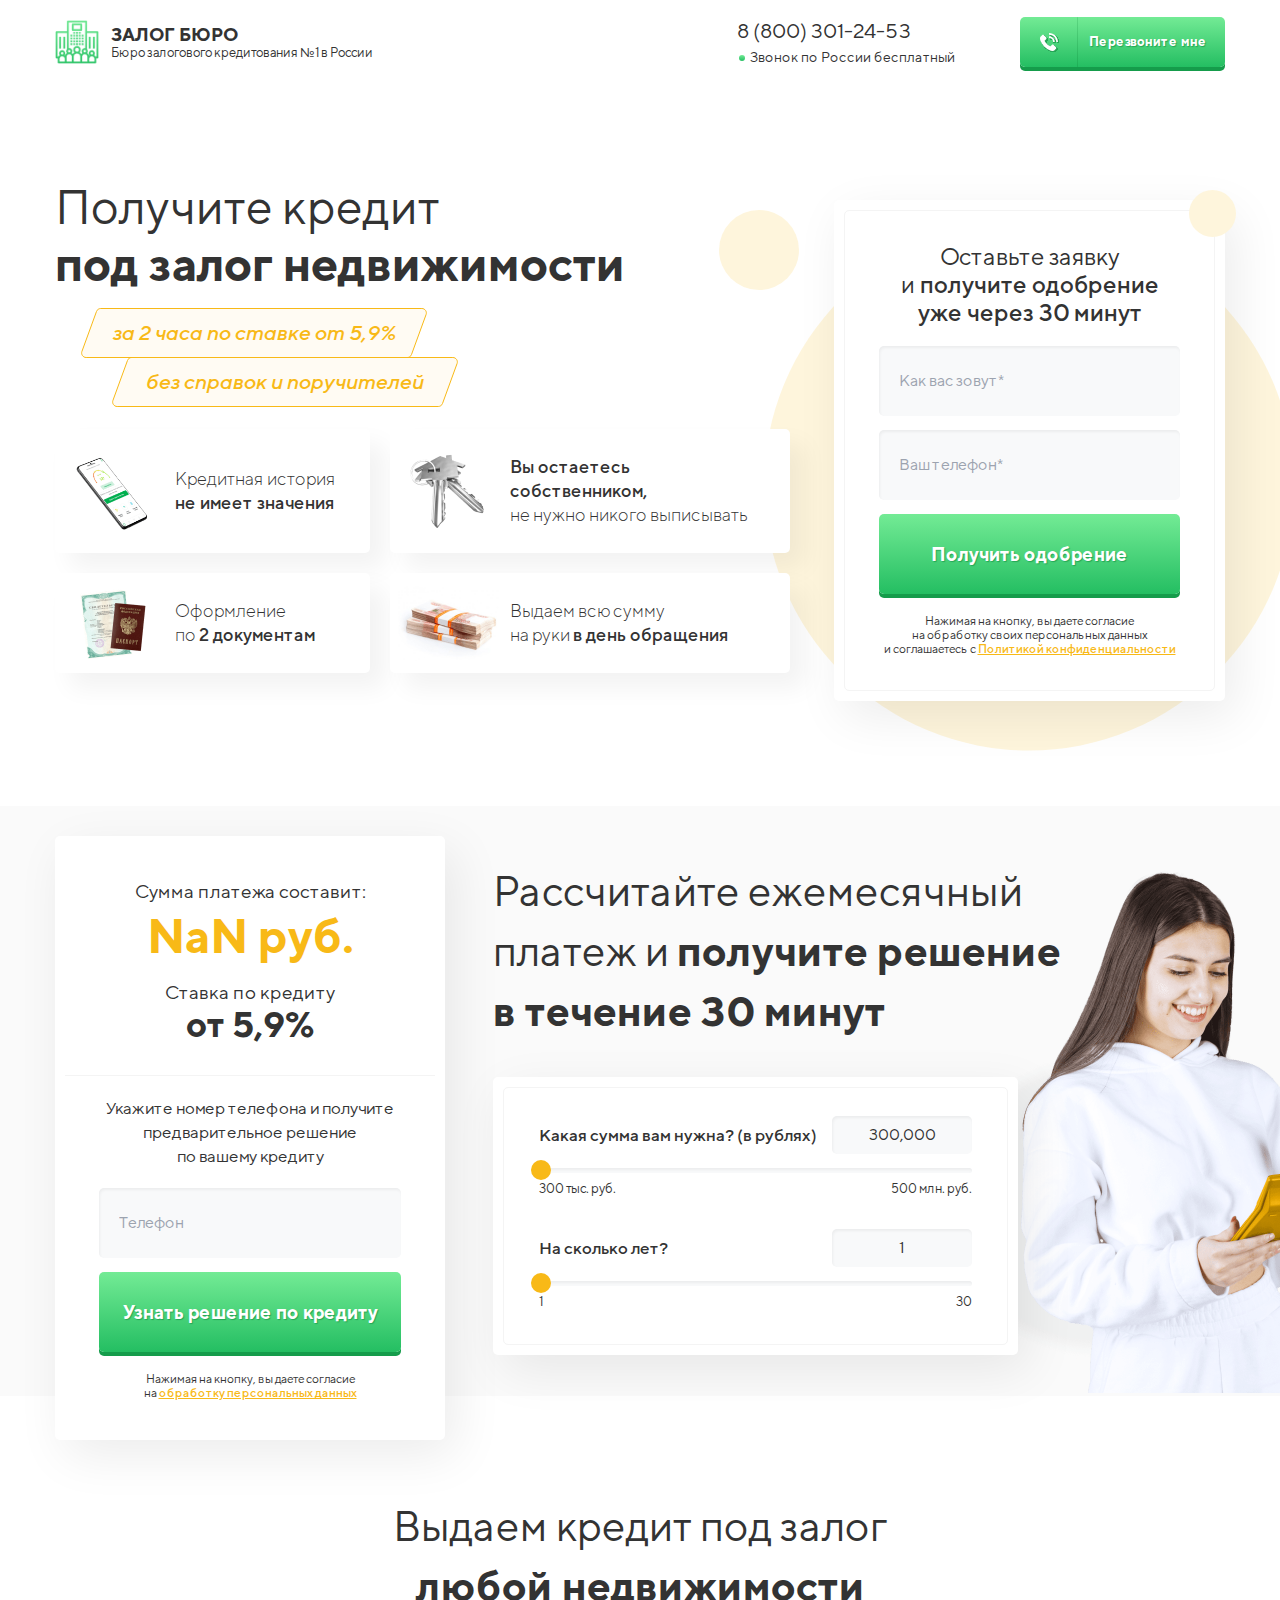
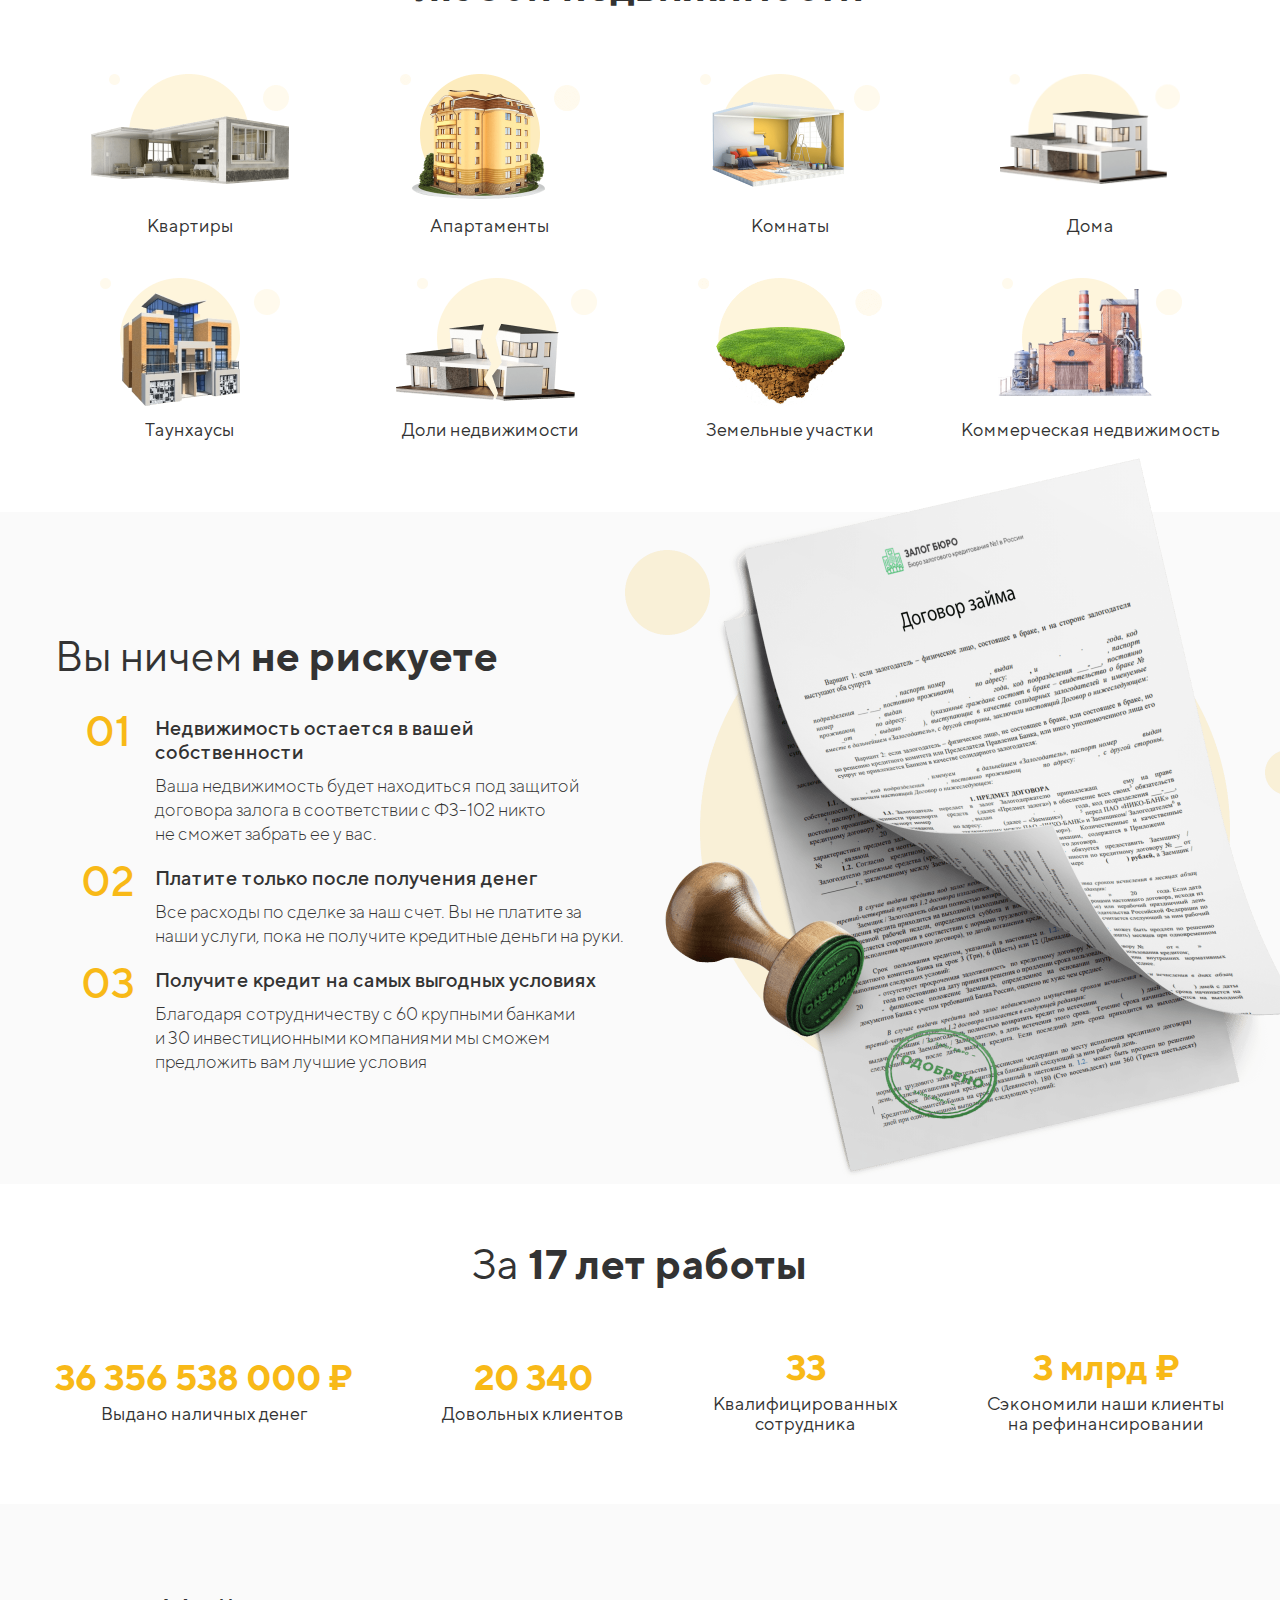
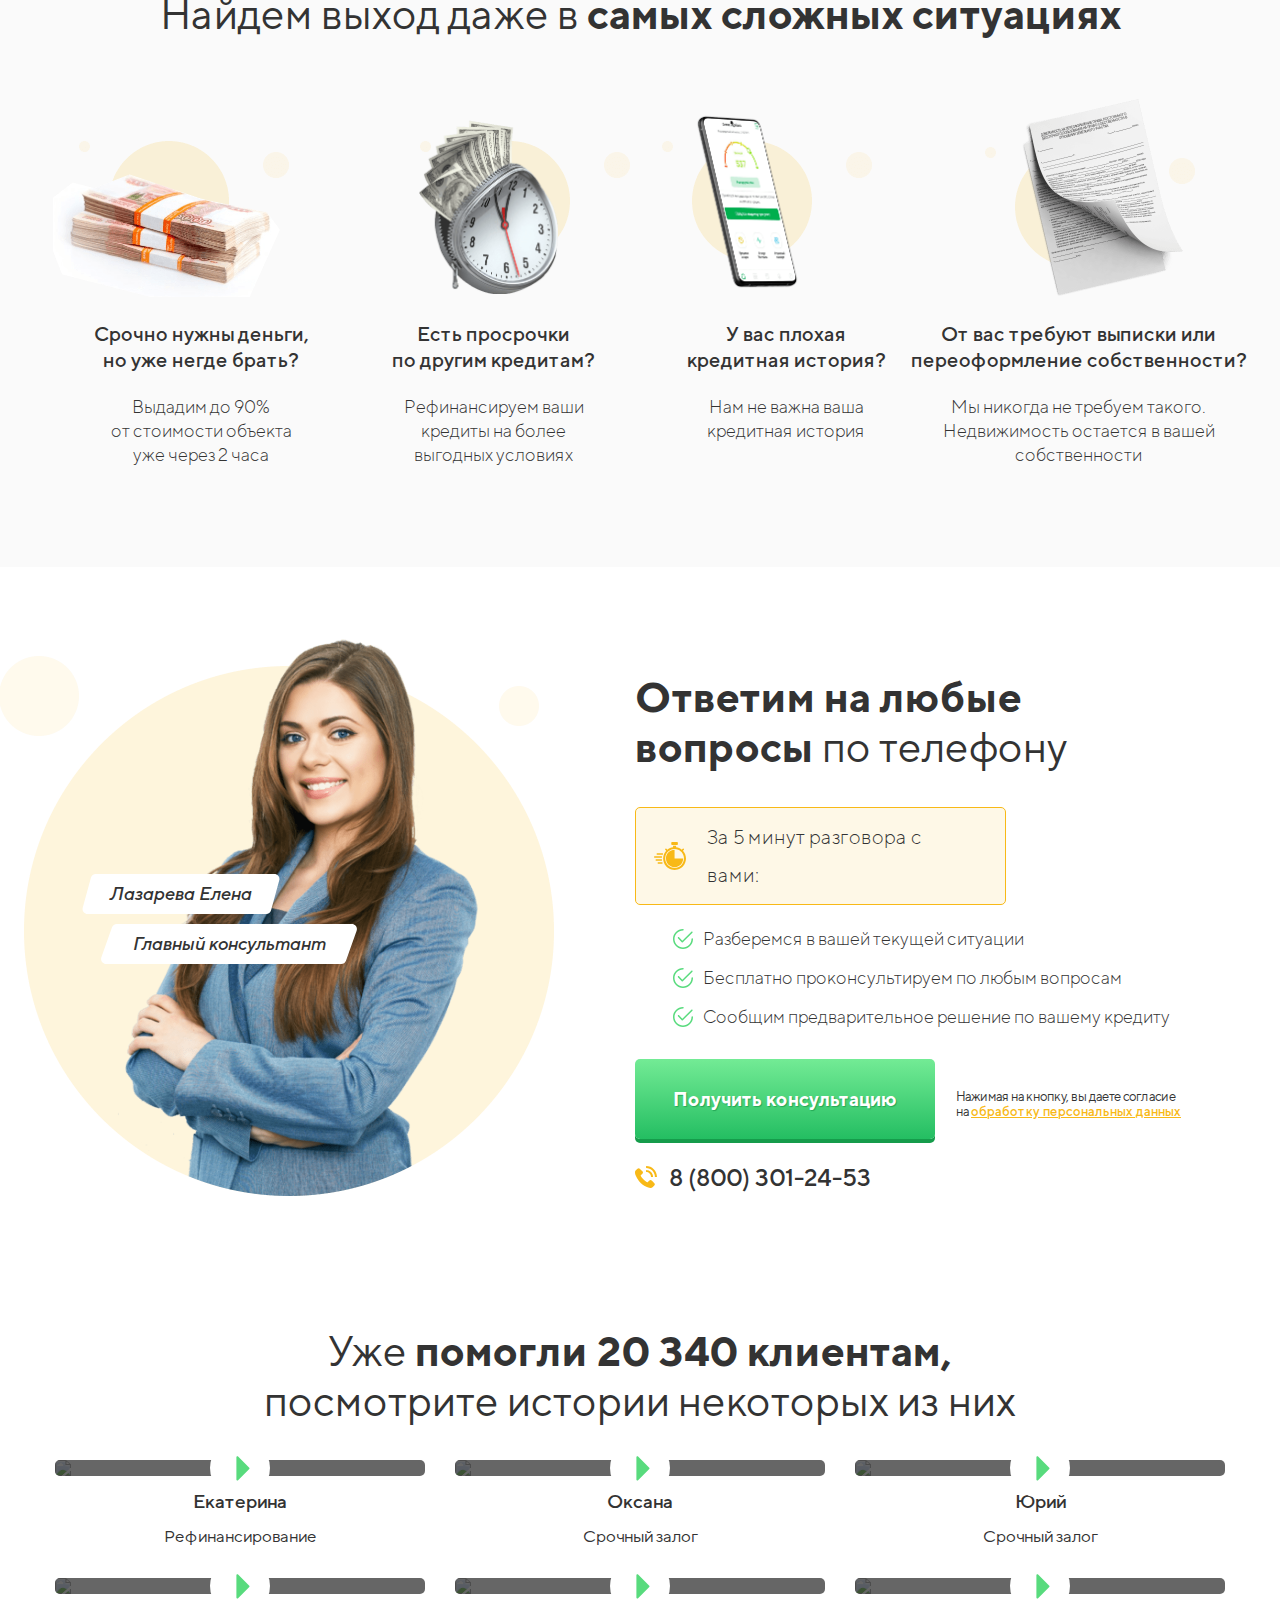
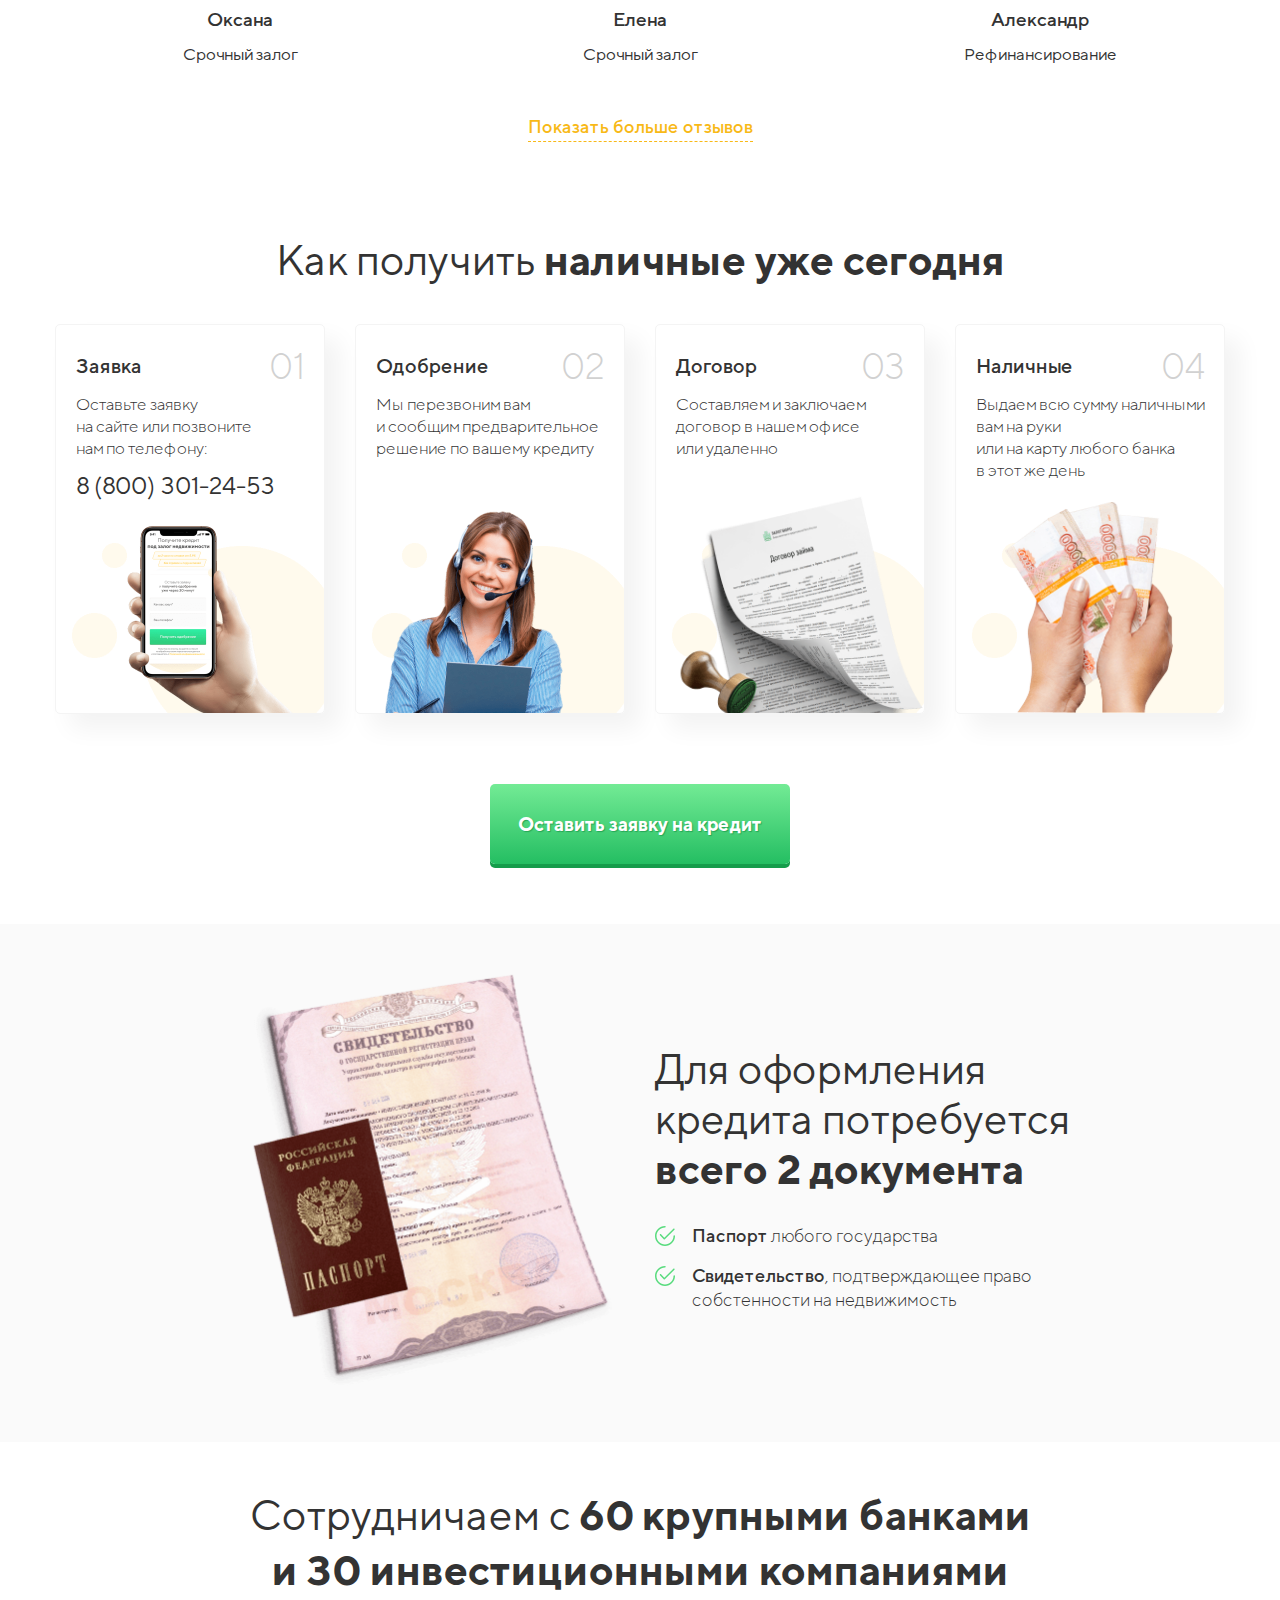
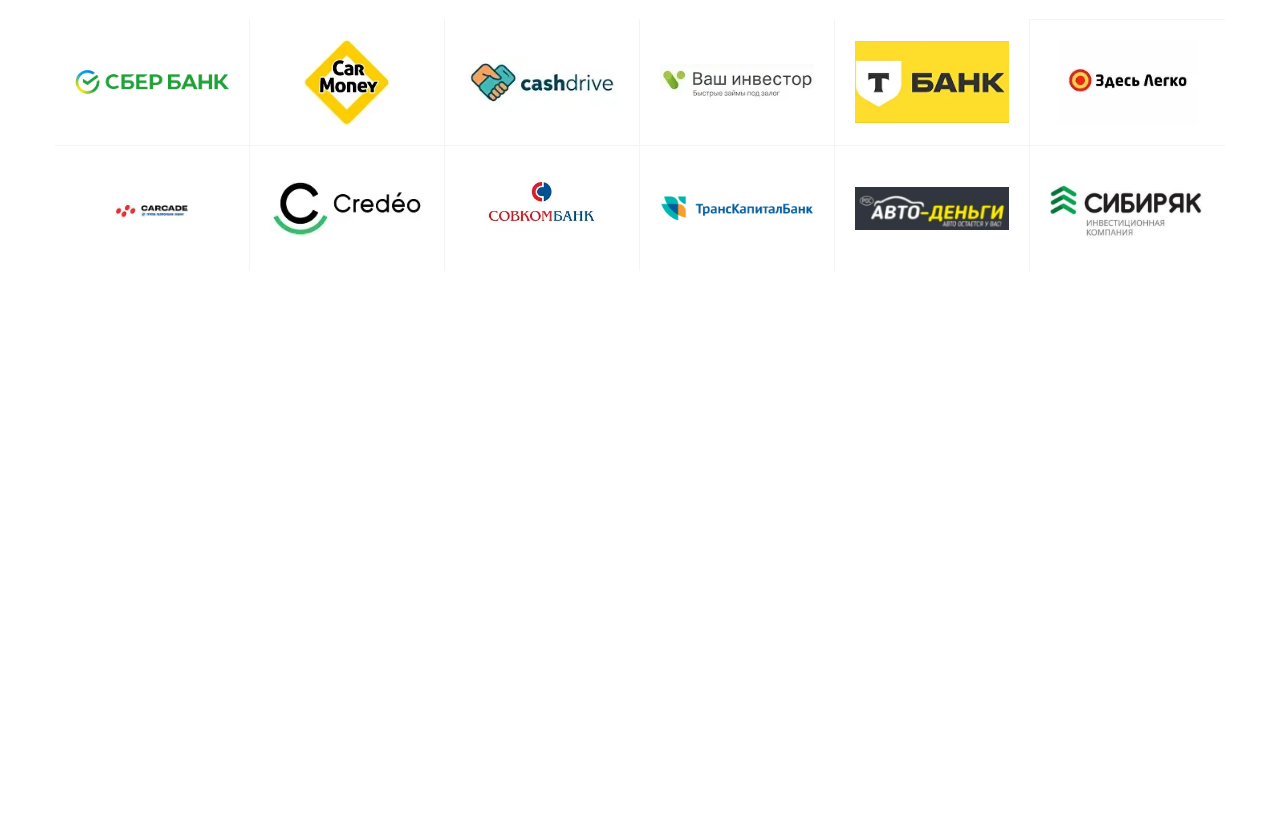
==== commit 937db3fe: "18.07.2024" ====
--- a/index.html
+++ b/index.html
@@ -5,7 +5,8 @@
     <meta name="viewport" content="width=device-width, initial-scale=1.0" />
     <meta name="robots" content="noindex, nofollow" />
     <link rel="shortcut icon" href="/favicon.ico" type="image/x-icon" />
-    <link rel="stylesheet" href="./scss/app.min.css" />
+    <link rel="stylesheet" href="./css/fancybox.min.css" />
+    <link rel="stylesheet" href="./css/app.min.css" />
     <title>Получите кредит под залог недвижимости</title>
   </head>
   <body>
@@ -431,9 +432,284 @@
         </div>
       </section>
 
+      <!-- Reviews -->
+      <section class="reviews">
+        <div class="container">
+          <h3 class="reviews__title">
+            Уже
+            <strong>
+              помогли <span class="item-1">20 340 клиентам,</span>
+            </strong>
+            <br /><span class="item-2">посмотрите истории</span>
+            некоторых из них
+          </h3>
+          <div class="reviews__list">
+            <div class="col-item">
+              <div class="reviews__item">
+                <div class="reviews__item-cover">
+                  <img
+                    src="https://i3.ytimg.com/vi/kriacLZTO9Q/maxresdefault.jpg"
+                  />
+                </div>
+                <a
+                  data-fancybox="reviews"
+                  href="https://www.youtube.com/watch?v=kriacLZTO9Q"
+                  class="reviews__item-play"
+                ></a>
+              </div>
+              <div class="reviews__item-name">Екатерина</div>
+              <div class="reviews__item-text">Рефинансирование</div>
+            </div>
+            <div class="col-item">
+              <div class="reviews__item">
+                <div class="reviews__item-cover">
+                  <img
+                    src="https://i3.ytimg.com/vi/euxgYqXZjFM/maxresdefault.jpg"
+                  />
+                </div>
+                <a
+                  data-fancybox="reviews"
+                  href="https://www.youtube.com/watch?v=euxgYqXZjFM"
+                  class="reviews__item-play"
+                ></a>
+              </div>
+              <div class="reviews__item-name">Оксана</div>
+              <div class="reviews__item-text">Срочный залог</div>
+            </div>
+            <div class="col-item">
+              <div class="reviews__item">
+                <div class="reviews__item-cover">
+                  <img
+                    src="https://i3.ytimg.com/vi/d9P6x3GAWOk/maxresdefault.jpg"
+                  />
+                </div>
+                <a
+                  data-fancybox="reviews"
+                  href="https://www.youtube.com/watch?v=d9P6x3GAWOk"
+                  class="reviews__item-play"
+                ></a>
+              </div>
+              <div class="reviews__item-name">Юрий</div>
+              <div class="reviews__item-text">Срочный залог</div>
+            </div>
+            <div class="col-item">
+              <div class="reviews__item">
+                <div class="reviews__item-cover">
+                  <img
+                    src="https://i3.ytimg.com/vi/HpGu1j5F-LY/maxresdefault.jpg"
+                  />
+                </div>
+                <a
+                  data-fancybox="reviews"
+                  href="https://www.youtube.com/watch?v=HpGu1j5F-LY"
+                  class="reviews__item-play"
+                ></a>
+              </div>
+              <div class="reviews__item-name">Оксана</div>
+              <div class="reviews__item-text">Срочный залог</div>
+            </div>
+            <div class="col-item">
+              <div class="reviews__item">
+                <div class="reviews__item-cover">
+                  <img
+                    src="https://i3.ytimg.com/vi/LHdTe3YoPC4/maxresdefault.jpg"
+                  />
+                </div>
+                <a
+                  data-fancybox="reviews"
+                  href="https://www.youtube.com/watch?v=LHdTe3YoPC4"
+                  class="reviews__item-play"
+                ></a>
+              </div>
+              <div class="reviews__item-name">Елена</div>
+              <div class="reviews__item-text">Срочный залог</div>
+            </div>
+            <div class="col-item">
+              <div class="reviews__item">
+                <div class="reviews__item-cover">
+                  <img
+                    src="https://i3.ytimg.com/vi/o2z1hqf9-bk/maxresdefault.jpg"
+                  />
+                </div>
+                <a
+                  data-fancybox="reviews"
+                  href="https://www.youtube.com/watch?v=o2z1hqf9-bk"
+                  class="reviews__item-play"
+                ></a>
+              </div>
+              <div class="reviews__item-name">Александр</div>
+              <div class="reviews__item-text">Рефинансирование</div>
+            </div>
+            <div class="col-item hide">
+              <div class="reviews__item">
+                <div class="reviews__item-cover">
+                  <img
+                    src="https://i3.ytimg.com/vi/h5Sy9GDAVwc/maxresdefault.jpg"
+                  />
+                </div>
+                <a
+                  data-fancybox="reviews"
+                  href="https://www.youtube.com/watch?v=h5Sy9GDAVwc"
+                  class="reviews__item-play"
+                ></a>
+              </div>
+              <div class="reviews__item-name">Юрий</div>
+              <div class="reviews__item-text">Срочный залог</div>
+            </div>
+          </div>
+
+          <div class="reviews__more">
+            <div class="btn-more">Показать больше отзывов</div>
+          </div>
+        </div>
+      </section>
+
+      <!-- Today -->
+      <section class="today">
+        <div class="container">
+          <h3 class="today__title">
+            Как получить <strong>наличные уже сегодня</strong>
+          </h3>
+          <div class="today__list">
+            <div class="today__item">
+              <div class="today__item-number">01</div>
+              <div class="today__item-name">Заявка</div>
+              <div class="today__item-text">
+                Оставьте заявку <br />на сайте или позвоните <br />нам по
+                телефону:
+              </div>
+              <a href="tel:+78003012453" class="today__item-call"
+                >8 (800) 301-24-53</a
+              >
+              <img
+                class="today__item-image image-1"
+                src="images/today-image-1.png"
+              />
+            </div>
+            <div class="today__item">
+              <div class="today__item-number">02</div>
+              <div class="today__item-name">Одобрение</div>
+              <div class="today__item-text">
+                Мы перезвоним вам <br />и сообщим предварительное <br />решение
+                по вашему кредиту
+              </div>
+              <img
+                class="today__item-image image-2"
+                src="images/today-image-2.png"
+              />
+            </div>
+            <div class="today__item">
+              <div class="today__item-number">03</div>
+              <div class="today__item-name">Договор</div>
+              <div class="today__item-text">
+                Составляем и заключаем договор в нашем офисе <br />или удаленно
+              </div>
+              <img
+                class="today__item-image image-3"
+                src="images/today-image-3.png"
+              />
+            </div>
+            <div class="today__item">
+              <div class="today__item-number">04</div>
+              <div class="today__item-name">Наличные</div>
+              <div class="today__item-text">
+                Выдаем всю сумму наличными вам на руки <br />или на карту любого
+                банка <br />в этот же день
+              </div>
+              <img
+                class="today__item-image image-4"
+                src="images/today-image-4.png"
+              />
+            </div>
+          </div>
+
+          <div class="today__actions">
+            <div class="btn-main" onclick="openPopup()">
+              Оставить заявку на кредит
+            </div>
+          </div>
+        </div>
+      </section>
+
+      <!-- Documents -->
+      <section class="documents">
+        <div class="container">
+          <div class="documents__block">
+            <h3 class="documents__title">
+              Для оформления <br />кредита потребуется <br /><strong
+                >всего <span>2 документа</span></strong
+              >
+            </h3>
+            <div class="documents__list">
+              <div class="documents__list-item">
+                <strong>Паспорт</strong> любого государства
+              </div>
+              <div class="documents__list-item">
+                <strong>Свидетельство</strong>, подтверждающее право
+                <br />собстенности на недвижимость
+              </div>
+            </div>
+            <img
+              class="documents__block-image"
+              src="images/documents-image.png"
+            />
+          </div>
+        </div>
+      </section>
+
+      <!-- Partners -->
+      <section class="partners">
+        <div class="container">
+          <h3 class="partners__title">
+            Сотрудничаем
+            <span>с <strong>60</strong> <strong>крупными банками</strong></span>
+            <br /><strong>и 30 инвестиционными компаниями</strong>
+          </h3>
+          <div class="partners__list">
+            <div class="partners__list-item partner-1">
+              <img src="images/partner-1.png" alt="" />
+            </div>
+            <div class="partners__list-item partner-2">
+              <img src="images/partner-2.png" alt="" />
+            </div>
+            <div class="partners__list-item partner-3">
+              <img src="images/partner-3.png" alt="" />
+            </div>
+            <div class="partners__list-item partner-4">
+              <img src="images/partner-4.png" alt="" />
+            </div>
+            <div class="partners__list-item partner-5">
+              <img src="images/partner-5.png" alt="" />
+            </div>
+            <div class="partners__list-item partner-6">
+              <img src="images/partner-6.png" alt="" />
+            </div>
+            <div class="partners__list-item partner-7">
+              <img src="images/partner-7.png" alt="" />
+            </div>
+            <div class="partners__list-item partner-8">
+              <img src="images/partner-8.png" alt="" />
+            </div>
+            <div class="partners__list-item partner-9">
+              <img src="images/partner-9.png" alt="" />
+            </div>
+            <div class="partners__list-item partner-10">
+              <img src="images/partner-10.png" alt="" />
+            </div>
+            <div class="partners__list-item partner-11">
+              <img src="images/partner-11.png" alt="" />
+            </div>
+            <div class="partners__list-item partner-12">
+              <img src="images/partner-12.png" alt="" />
+            </div>
+          </div>
+        </div>
+      </section>
+
       <div class="se"></div>
     </main>
 
+    <script src="js/fancybox.min.js"></script>
     <script src="js/nouislider.min.js"></script>
     <script src="js/app.js"></script>
   </body>
--- a/css/app.min.css
+++ b/css/app.min.css
@@ -0,0 +1 @@
+@font-face{font-family:"TT Norms";src:url("../fonts/TTNorms-Regular.woff2") format("woff2");font-weight:normal;font-style:normal;font-display:swap}@font-face{font-family:"TT Norms";src:url("../fonts/TTNorms-Bold.woff2") format("woff2");font-weight:700;font-style:normal;font-display:swap}@font-face{font-family:"TT Norms";src:url("../fonts/TTNorms-Light.woff2") format("woff2");font-weight:300;font-display:swap;font-style:normal}@font-face{font-family:"TT Norms";src:url("../fonts/TTNorms-Medium.woff2") format("woff2");font-weight:500;font-style:normal;font-display:swap}@font-face{font-family:"TT Norms";src:url("../fonts/TTNorms-MediumItalic.woff2") format("woff2");font-weight:500;font-style:italic;font-display:swap}@font-face{font-family:"TT Norms";src:url("../fonts/TTNorms-Thin.woff2") format("woff2");font-weight:100;font-style:normal;font-display:swap}@font-face{font-family:"TT Norms";src:url("../fonts/TTNorms-ExtraBold.woff2") format("woff2");font-weight:800;font-style:normal;font-display:swap}:root{--primary-font: "TT Norms", sans-serif;--gradient: linear-gradient(180deg, #73eb95 0%, #24be62 100%);--transition: 0.25s ease-in-out}*,::after,::before{margin:0;padding:0;box-sizing:border-box}:host,html{color:#333;font-family:var(--primary-font);scroll-behavior:smooth}body{margin:0;line-height:inherit}hr{height:0;color:inherit;border-top-width:1px}abbr:where([title]){-webkit-text-decoration:underline dotted;text-decoration:underline dotted}h1,h2,h3,h4,h5,h6{font-size:inherit;font-weight:inherit}a{color:inherit;text-decoration:inherit}b,strong{font-weight:bolder}code,kbd,pre,samp{font-family:ui-monospace,SFMono-Regular,Menlo,Monaco,Consolas,"Liberation Mono","Courier New",monospace;font-feature-settings:normal;font-variation-settings:normal;font-size:1em}small{font-size:80%}sub,sup{font-size:75%;line-height:0;position:relative;vertical-align:baseline}sub{bottom:-0.25em}sup{top:-0.5em}table{text-indent:0;border-color:inherit;border-collapse:collapse}button,input,optgroup,select,textarea{font-family:inherit;font-feature-settings:inherit;font-variation-settings:inherit;font-size:100%;font-weight:inherit;line-height:inherit;letter-spacing:inherit;color:inherit;margin:0;padding:0;outline:none;border:none}button,select{text-transform:none}button,input:where([type=button]),input:where([type=reset]),input:where([type=submit]){-webkit-appearance:button;-moz-appearance:none;appearance:none;background-color:rgba(0,0,0,0);background-image:none}:-moz-focusring{outline:auto}:-moz-ui-invalid{box-shadow:none}progress{vertical-align:baseline}::-webkit-inner-spin-button,::-webkit-outer-spin-button{height:auto}[type=search]{-webkit-appearance:textfield;-moz-appearance:none;appearance:none;outline-offset:-2px}::-webkit-search-decoration{-webkit-appearance:none}::-webkit-file-upload-button{-webkit-appearance:button;font:inherit}summary{display:list-item}blockquote,dd,dl,figure,h1,h2,h3,h4,h5,h6,hr,p,pre{margin:0}fieldset{margin:0;padding:0}legend{padding:0}menu,ol,ul{list-style:none;margin:0;padding:0}dialog{padding:0}textarea{resize:vertical}input::-moz-placeholder, textarea::-moz-placeholder{opacity:1;color:#9ca3af}input::placeholder,textarea::placeholder{opacity:1;color:#9ca3af}[role=button],button{cursor:pointer}:disabled{cursor:default}audio,canvas,embed,iframe,img,object,svg,video{display:block;vertical-align:middle}img,video{max-width:100%;height:auto}[hidden]{display:none}input,textarea,select{display:block;width:100%;padding:20px;font-size:16px;font-weight:400;line-height:30px;font-family:"TT Norms";color:#333;background:#f8f9fa;border:none;box-shadow:inset 1px 2px 3px rgba(0,0,0,.05);border-radius:5px;transition:transform .2s ease}@media only screen and (max-width: 767px){input,textarea,select{padding:15px 20px;font-size:15px}}main{margin:0 auto;width:100%;max-width:100%;overflow:hidden}.container{margin:0 auto;padding:0 10px;width:100%;max-width:1190px}@media only screen and (max-width: 1189px){.container{max-width:768px;padding:0 30px}}@media only screen and (max-width: 767px){.container{max-width:320px;padding:0 10px}}.btn-main{color:#fff;text-align:center;text-shadow:1px 1px 1px #26a656;background:linear-gradient(180deg, #73eb95 0%, #24be62 100%);box-shadow:0px 4px 0px #159c4b;transition:var(--transition);border-radius:5px;cursor:pointer;-webkit-user-select:none;-moz-user-select:none;user-select:none;overflow:hidden}.btn-main:hover{background:linear-gradient(180deg, #67de89 0%, #24be62 100%)}.noUi-target,.noUi-target *{-webkit-touch-callout:none;-webkit-tap-highlight-color:rgba(0,0,0,0);-webkit-user-select:none;touch-action:none;-moz-user-select:none;user-select:none;box-sizing:border-box}.noUi-target{position:relative;clear:both}.noUi-base,.noUi-connects{width:100%;height:5px;border-radius:5px;position:relative;z-index:1}.noUi-base{background:#f8f9fa;box-shadow:inset 1px 2px 3px rgba(0,0,0,.05)}.noUi-connects{overflow:hidden;z-index:0}.noUi-connect,.noUi-origin{will-change:transform;position:absolute;z-index:1;top:0;right:0;-ms-transform-origin:0 0;-webkit-transform-origin:0 0;-webkit-transform-style:preserve-3d;transform-origin:0 0;transform-style:flat}.noUi-connect{height:100%}.noUi-origin{height:25px;width:25px;left:-13px}.noUi-txt-dir-rtl.noUi-horizontal .noUi-origin{left:0;right:auto}.noUi-vertical .noUi-origin{width:0}.noUi-horizontal .noUi-origin{height:0}.noUi-handle{backface-visibility:hidden;position:absolute}.noUi-touch-area{height:100%;width:100%}.noUi-state-tap .noUi-connect,.noUi-state-tap .noUi-origin{transition:transform .3s}.noUi-state-drag *{cursor:inherit !important}.noUi-horizontal{height:25px;padding-top:14px}.noUi-horizontal .noUi-handle{width:20px;height:20px;left:-8px;top:-8px}.noUi-vertical{width:18px}.noUi-vertical .noUi-handle{width:28px;height:34px;right:-6px;top:-17px}.noUi-txt-dir-rtl.noUi-horizontal .noUi-handle{left:-17px;right:auto}.noUi-target{background:none}.noUi-connects{border-radius:3px}.noUi-connect{background:#f8b917;opacity:.4;box-shadow:inset 1px 2px 3px rgba(0,0,0,.05);border-radius:5px}.noUi-draggable{cursor:ew-resize}.noUi-vertical .noUi-draggable{cursor:ns-resize}.noUi-handle{border-radius:50%;background:#f8b917;cursor:default}[disabled] .noUi-connect{background:#b8b8b8}[disabled].noUi-target,[disabled].noUi-handle,[disabled] .noUi-handle{cursor:not-allowed}.noUi-pips,.noUi-pips *{box-sizing:border-box}.noUi-pips{position:absolute;color:#999}.noUi-value{position:absolute;white-space:nowrap;text-align:center}.noUi-value-sub{color:#ccc;font-size:10px}.noUi-marker{position:absolute;background:#ccc}.noUi-marker-sub{background:#aaa}.noUi-marker-large{background:#aaa}.noUi-pips-horizontal{padding:10px 0;height:80px;top:100%;left:0;width:100%}.noUi-value-horizontal{transform:translate(-50%, 50%)}.noUi-rtl .noUi-value-horizontal{transform:translate(50%, 50%)}.noUi-marker-horizontal.noUi-marker{margin-left:-1px;width:2px;height:5px}.noUi-marker-horizontal.noUi-marker-sub{height:10px}.noUi-marker-horizontal.noUi-marker-large{height:15px}.noUi-pips-vertical{padding:0 10px;height:100%;top:0;left:100%}.noUi-value-vertical{transform:translate(0, -50%);padding-left:25px}.noUi-rtl .noUi-value-vertical{transform:translate(0, 50%)}.noUi-marker-vertical.noUi-marker{width:5px;height:2px;margin-top:-1px}.noUi-marker-vertical.noUi-marker-sub{width:10px}.noUi-marker-vertical.noUi-marker-large{width:15px}.noUi-tooltip{display:block;position:absolute;border:1px solid #d9d9d9;border-radius:3px;background:#fff;color:#000;padding:5px;text-align:center;white-space:nowrap}.noUi-horizontal .noUi-tooltip{transform:translate(-50%, 0);left:50%;bottom:120%}.noUi-vertical .noUi-tooltip{transform:translate(0, -50%);top:50%;right:120%}.noUi-horizontal .noUi-origin>.noUi-tooltip{transform:translate(50%, 0);left:auto;bottom:10px}.noUi-vertical .noUi-origin>.noUi-tooltip{transform:translate(0, -18px);top:auto;right:28px}.header{position:fixed;padding:17px 0 23px;top:0;left:0;width:100%;height:80px;background:#fff;z-index:9}@media only screen and (max-width: 767px){.header{padding:15px 0 25px}}.header .container{display:flex;align-items:center;justify-content:space-between;gap:0px}@media only screen and (max-width: 767px){.header .container{align-items:flex-start}}.header__logo{display:flex;align-items:center;justify-content:flex-start;gap:12px}.header__logo img{width:44px;height:44px}.header__logo .flex-col{font-size:18px;font-weight:bold;line-height:21px;display:flex;flex-direction:column;align-items:flex-start;justify-content:center;gap:0px}.header__logo span{font-size:13px;font-weight:400;line-height:15px}@media only screen and (max-width: 767px){.header__logo{width:125px;align-items:flex-start;gap:10px}.header__logo img{margin-top:-2px;margin-left:-2px;width:29px;height:29px}.header__logo .flex-col{font-size:11px;line-height:11px}.header__logo span{margin-top:5px;font-size:10px;line-height:12px}}.header__phone{margin-left:auto;margin-right:65px;display:flex;flex-direction:column;align-items:flex-start;justify-content:center;gap:0px}.header__phone a{font-size:21px;line-height:25px;color:var(--gray)}.header__phone span{position:relative;padding-left:13px;margin-top:6px;font-size:14px;line-height:17px}.header__phone span:before{position:absolute;content:"";top:50%;left:2px;width:6px;height:6px;margin-top:-3px;background:linear-gradient(180deg, #73eb95 0%, #24be62 100%);border-radius:50%}@media only screen and (max-width: 1189px){.header__phone{margin-right:20px}}@media only screen and (max-width: 767px){.header__phone{margin-top:-4px;margin-right:0;align-items:flex-end}.header__phone a{text-align:right;font-size:17px;line-height:22px}.header__phone span{max-width:125px;font-size:11px;line-height:14px;text-align:right}.header__phone span:before{display:none}}.header__btn{position:relative;padding-left:50px;width:205px;height:50px;font-size:13px;font-weight:700;line-height:16px}.header__btn::before{content:"";position:absolute;top:16px;left:20px;content:url(../images/icon-call-white.svg)}.header__btn::after{content:"";position:absolute;top:0;left:57px;content:url(../images/icon-call-line.svg)}@media only screen and (max-width: 1189px){.header__btn{width:60px}.header__btn::after{display:none}.header__btn span{display:none}}@media only screen and (max-width: 767px){.header__btn{display:none}}.intro{position:relative;padding:190px 0 105px;width:100%}@media only screen and (max-width: 1189px){.intro{padding:152px 0 85px}}@media only screen and (max-width: 767px){.intro{padding:114px 0 66px}}.intro .container{display:flex;align-items:center;justify-content:space-between;gap:44px}@media only screen and (max-width: 1189px){.intro .container{flex-direction:column;align-items:center}}@media only screen and (max-width: 767px){.intro .container{gap:34px}}.intro__text{margin-top:-40px;width:100%;max-width:780px;display:flex;flex-direction:column;align-items:flex-start;justify-content:center;gap:0px}@media only screen and (max-width: 1189px){.intro__text{margin-top:0;max-width:100%}}.intro__text-title{margin:0 0 16px;font-size:48px;line-height:57px}@media only screen and (max-width: 1189px){.intro__text-title{width:100%;text-align:center}}@media only screen and (max-width: 767px){.intro__text-title{font-size:32px;line-height:38px}}.intro__text-subtitle{width:350px;font-style:italic;font-weight:500;font-size:21px;line-height:50px;text-align:center;color:#f8b917;background-image:url(../images/first-block-text-bg.svg);background-repeat:no-repeat;background-position:center}.intro__text-subtitle:nth-child(2){margin-left:24px}.intro__text-subtitle:nth-child(3){margin-top:-1px;margin-left:55px;margin-bottom:22px}@media only screen and (max-width: 1189px){.intro__text-subtitle:nth-child(2){margin-left:164px}.intro__text-subtitle:nth-child(3){margin-left:194px}}@media only screen and (max-width: 767px){.intro__text-subtitle{position:relative;margin-left:auto !important;margin-right:auto !important;font-size:14px;line-height:42px}.intro__text-subtitle:nth-child(2),.intro__text-subtitle:nth-child(3){width:280px;background-size:280px}.intro__text-subtitle:nth-child(2){left:-6px}.intro__text-subtitle:nth-child(3){left:9px;margin-top:-2px;margin-bottom:16px}}.intro__list{width:100%;display:grid;grid-template-columns:315px 400px;gap:20px}@media only screen and (max-width: 1189px){.intro__list{grid-template-columns:300px 388px}}@media only screen and (max-width: 767px){.intro__list{grid-template-columns:1fr;gap:10px}}.intro__list-item{position:relative;padding:26px 20px 26px 120px;font-size:18px;font-weight:300;line-height:24px;background:#fff;box-shadow:15px 15px 25px rgba(0,0,0,.05);border-radius:5px;display:flex;align-items:center;justify-content:flex-start;gap:15px}.intro__list-item img{position:absolute;left:8px;width:auto}.intro__list-item strong{font-weight:500}.intro__list-item:nth-child(1) img{height:105px}.intro__list-item:nth-child(2) img{left:20px;height:74px}.intro__list-item:nth-child(3) img{left:25px;height:71px}.intro__list-item:nth-child(4) img{height:76px}@media only screen and (max-width: 1189px){.intro__list-item{padding-left:110px;padding-right:10px}}@media only screen and (max-width: 767px){.intro__list-item{padding:12px 0px 14px 87px;font-size:14px;line-height:17px}.intro__list-item img{left:10px}.intro__list-item:nth-child(1) img{height:68px}.intro__list-item:nth-child(2) img{height:48px}.intro__list-item:nth-child(3) img{left:25px;height:45px}.intro__list-item:nth-child(4) img{height:45px}}.intro__form{position:relative;margin-top:10px;padding:42px 45px 45px;background:#fff;box-shadow:10px 15px 50px rgba(0,0,0,.08);border-radius:5px}.intro__form::before{position:absolute;top:10px;left:10px;right:10px;bottom:10px;content:"";border:1px solid #f4f4f4;border-radius:5px}.intro__form .image-1{position:absolute;top:150px;left:485px}.intro__form .image-2{position:absolute;top:-10px;left:355px;z-index:6}.intro__form .image-3{position:absolute;top:10px;left:-115px}.intro__form .image-4{position:absolute;top:20px;left:-70px;max-width:530px;z-index:-2}.intro__form-content{position:relative;width:100%;z-index:2}.intro__form-title{margin-bottom:20px;font-size:24px;line-height:28px;text-align:center}.intro__form-title strong{font-weight:500}.intro__form input{margin-bottom:14px}.intro__form button{padding:30px 10px;width:100%;font-size:19px;font-weight:700;line-height:20px;text-align:center}.intro__form-info{margin-top:20px;margin-left:-15px;margin-right:-15px;font-size:12px;line-height:14px;text-align:center}.intro__form-info a{font-weight:500;text-decoration:underline;color:#f8b917}@media only screen and (max-width: 1189px){.intro__form{margin-top:0;max-width:390px;margin:0 auto}}@media only screen and (max-width: 767px){.intro__form{padding:31px 20px 26px}.intro__form::before{display:none}.intro__form .image-1,.intro__form .image-2,.intro__form .image-3{display:none}.intro__form .image-4{top:-20px;left:50%;margin-left:-235px;max-width:470px}.intro__form-title{font-size:19px;line-height:22px}.intro__form button{padding-top:20px;padding-bottom:20px;font-size:15px}.intro__form-info{margin-top:22px;margin-left:15px;margin-right:15px;font-size:12px;line-height:14px}}.calculator{position:relative;padding:55px 0 30px;height:590px;background-color:#fafafa}@media only screen and (max-width: 1189px){.calculator{height:auto;padding:30px 0 42px}}@media only screen and (max-width: 767px){.calculator{padding:2px 0 48px}}.calculator .container{position:relative;display:flex;align-items:flex-start;justify-content:flex-start;gap:48px}@media only screen and (max-width: 1189px){.calculator .container{flex-direction:column-reverse;gap:0}}.calculator__form{position:relative;padding:41px 44px 40px;margin-top:-25px;width:100%;max-width:390px;background:#fff;box-shadow:10px 15px 50px rgba(0,0,0,.08);border-radius:5px}@media only screen and (max-width: 1189px){.calculator__form{margin:0 auto}}@media only screen and (max-width: 767px){.calculator__form{padding:26px 20px 20px}}.calculator__form-result-text{margin-bottom:3px;font-size:19px;line-height:28px;text-align:center}@media only screen and (max-width: 767px){.calculator__form-result-text{margin-bottom:7px;font-size:15px}}.calculator__form-result{margin:0 -40px 14px;font-weight:700;font-size:48px;line-height:56px;text-align:center;color:#f8b917;text-align:center}@media only screen and (max-width: 767px){.calculator__form-result{margin:0 -20px 18px;font-size:36px;line-height:42px}}.calculator__form-value-text{position:relative;margin-bottom:4px;font-size:19px;line-height:28px;text-align:center}.calculator__form-value-text:before{position:absolute;content:"";left:-34px;right:-34px;bottom:-70px;height:1px;background:#f4f4f4}@media only screen and (max-width: 767px){.calculator__form-value-text{margin-bottom:0;font-size:15px}}.calculator__form-value{margin-bottom:58px;font-weight:700;font-size:36px;line-height:28px;text-align:center}@media only screen and (max-width: 767px){.calculator__form-value{position:relative;margin-bottom:42px;font-weight:700;font-size:32px}}.calculator__form-text{margin-bottom:20px;font-size:17px;line-height:24px;text-align:center}@media only screen and (max-width: 767px){.calculator__form-text{font-size:15px;line-height:24px}.calculator__form-text br{display:none}}.calculator__form input{margin:20px 0 14px}.calculator__form .btn-main{padding:30px 10px;width:100%;font-size:19px;font-weight:700;line-height:20px}@media only screen and (max-width: 767px){.calculator__form .btn-main{padding-top:20px;padding-bottom:20px;font-size:15px}}.calculator__form-info{margin-top:20px;margin-left:-15px;margin-right:-15px;font-size:12px;line-height:14px;text-align:center}.calculator__form-info a{font-weight:500;text-decoration:underline;color:#f8b917}@media only screen and (max-width: 767px){.calculator__form-info{margin-top:22px;margin-left:15px;margin-right:15px;font-size:12px;line-height:14px}}.calculator__content{width:100%}@media only screen and (max-width: 1189px){.calculator__content{margin-top:24px}}.calculator__content-title{margin-bottom:36px;font-weight:400;font-size:42px;line-height:60px}@media only screen and (max-width: 1189px){.calculator__content-title{margin-bottom:18px;text-align:center}.calculator__content-title br{display:none}}@media only screen and (max-width: 767px){.calculator__content-title{max-width:270px;margin:0 auto 20px;font-size:26px;line-height:34px}}.calculator__block{position:relative;margin-top:23px;width:525px;padding:10px;background:#fff;box-shadow:10px 15px 50px rgba(0,0,0,.08);border-radius:5px;z-index:2}@media only screen and (max-width: 1189px){.calculator__block{margin:0 auto 30px}}@media only screen and (max-width: 767px){.calculator__block{width:auto;margin-bottom:20px;padding:30px 15px 16px}}.calculator__block-container{position:relative;padding:28px 35px 30px;border:1px solid #f4f4f4;border-radius:5px;z-index:2}@media only screen and (max-width: 767px){.calculator__block-container{border:0;padding:0}}.calculator__block_item-line{position:relative;padding-bottom:22px;line-height:40px}.calculator__block_item-line:first-child{margin-bottom:28px}@media only screen and (max-width: 767px){.calculator__block_item-line:last-child:before{position:absolute;content:"";top:-10px;left:-15px;right:-15px;height:1px;background:#f4f4f4}}.calculator__block_item-line span{float:left;font-weight:500;font-size:17px;line-height:38px}@media only screen and (max-width: 767px){.calculator__block_item-line span{display:block;float:none;margin-bottom:6px;font-size:15px;line-height:24px;text-align:center}}.calculator__block_item-line input{float:right;width:140px;padding:4px 12px;text-align:center}@media only screen and (max-width: 767px){.calculator__block_item-line input{float:none;margin:0 auto 2px}}.calculator__block_item-line-text-left,.calculator__block_item-line-text-right{position:absolute;bottom:0;font-size:13px;line-height:24px}@media only screen and (max-width: 767px){.calculator__block_item-line-text-left_item-line-text-left,.calculator__block_item-line-text-left_item-line-text-right,.calculator__block_item-line-text-right_item-line-text-left,.calculator__block_item-line-text-right_item-line-text-right{font-size:11px}}.calculator__block_item-line-text-left{left:0}.calculator__block_item-line-text-right{right:0}.calculator__img{position:absolute;top:-112px;right:-220px;max-width:507px;z-index:1}@media only screen and (max-width: 1189px){.calculator__img{top:0px;right:-321px}}@media only screen and (max-width: 767px){.calculator__img{display:none}}.type{position:relative;padding:100px 0 70px}@media only screen and (max-width: 1189px){.type{padding:67px 0 75px}}@media only screen and (max-width: 767px){.type{padding:47px 0 34px}}.type__title{margin:0;font-weight:400;font-size:42px;line-height:60px;text-align:center}@media only screen and (max-width: 1189px){.type__title{line-height:50px}}@media only screen and (max-width: 767px){.type__title{width:220px;margin:0 auto;font-size:26px;line-height:34px}.type__title br{display:none}}.type__block{margin-top:58px}@media only screen and (max-width: 1189px){.type__block{max-width:610px;margin:25px auto 0}}.type__block-list{margin-left:-15px;margin-right:-15px;display:grid;grid-template-columns:repeat(4, 1fr);gap:40px 0}@media only screen and (max-width: 1189px){.type__block-list{grid-template-columns:repeat(2, 1fr);gap:36px 0}}@media only screen and (max-width: 767px){.type__block-list{gap:36px 0}}.type__block-item{position:relative;padding:0 15px}.type__block .flex-col{position:relative;padding-top:140px}.type__block .flex-col img{position:absolute;top:0;left:0;right:0;margin:0 auto}.type__block .flex-col .image-1{width:198px}.type__block .flex-col .image-2,.type__block .flex-col .image-3,.type__block .flex-col .image-4,.type__block .flex-col .image-5{width:180px}.type__block .flex-col .image-6{width:214px}.type__block .flex-col .image-7,.type__block .flex-col .image-8{width:184px}.type__block .flex-col span{display:block;font-size:18px;line-height:24px;text-align:center}@media only screen and (max-width: 767px){.type__block .flex-col{padding-top:59px}.type__block .flex-col .image-1{width:98px}.type__block .flex-col .image-2{width:79px}.type__block .flex-col .image-3{width:96px;left:16px;top:-5px}.type__block .flex-col .image-4{width:100px;top:-7px}.type__block .flex-col .image-5{width:59px}.type__block .flex-col .image-6{width:110px;top:-5px}.type__block .flex-col .image-7,.type__block .flex-col .image-8{width:90px}.type__block .flex-col span{font-size:14px;line-height:17px}}.success{padding-top:114px;padding-bottom:90px;background-color:#fafafa}@media only screen and (max-width: 1189px){.success{padding:48px 0 60px}}@media only screen and (max-width: 767px){.success{padding:32px 0 35px}}.success__title{margin:0;font-weight:400;font-size:42px;line-height:60px}@media only screen and (max-width: 1189px){.success__title{max-width:594px;margin-left:auto;margin-right:auto;text-align:center}}@media only screen and (max-width: 767px){.success__title{font-size:26px;line-height:34px;text-align:left}}.success__block{position:relative;max-width:540px;margin:30px 0 0 30px}.success__block:before{position:absolute;top:-645px;left:180px;content:url(../images/success-image.png);transform:scale(0.5)}@media only screen and (max-width: 1189px){.success__block{position:relative;max-width:594px;margin:30px auto 0;padding-bottom:750px}.success__block:before{position:absolute;top:8px;left:-422px}}@media only screen and (max-width: 767px){.success__block{margin-top:28px;padding-bottom:300px}.success__block:before{top:-182px;left:50%;margin-left:-718px;transform:scale(0.2)}}.success__block-item{position:relative;margin-bottom:20px;padding-left:70px;font-weight:300;font-size:18px;line-height:24px}.success__block-item span{position:absolute;top:-6px;left:-4px;display:block;width:54px;font-weight:500;font-size:42px;line-height:42px;text-align:center;color:#f8b917}.success__block-item strong{display:block;margin-bottom:10px;font-weight:500;font-size:20px;line-height:24px}@media only screen and (max-width: 1189px){.success__block-item{max-width:530px}}@media only screen and (max-width: 767px){.success__block-item{padding-left:56px;font-size:14px;line-height:17px}.success__block-item:nth-child(1){max-width:262px;margin-bottom:28px}.success__block-item:nth-child(2){max-width:285px}.success__block-item:nth-child(3){max-width:262px;margin-top:24px}.success__block-item span{font-size:32px;line-height:32px}.success__block-item strong{max-width:200px;margin-bottom:4px;font-size:15px;line-height:18px}.success__block-item br{display:none}}.digital{padding:50px 0 70px;background:#fff}@media only screen and (max-width: 1189px){.digital{padding:60px 0}}@media only screen and (max-width: 767px){.digital{padding:35px 0 45px}}.digital__title{font-weight:400;font-size:42px;line-height:60px;text-align:center}@media only screen and (max-width: 767px){.digital__title{font-size:26px;line-height:34px !important}}.digital__list{margin-top:45px;margin-left:-15px;margin-right:-15px;display:flex;align-items:center;justify-content:space-between;gap:0px}@media only screen and (max-width: 1189px){.digital__list{margin-top:36px;display:grid;grid-template-columns:repeat(2, 1fr);gap:38px 0}}@media only screen and (max-width: 767px){.digital__list{margin-top:6px;grid-template-columns:1fr;gap:6px 0}}.digital__item{padding:0 15px;text-align:center}.digital__item-value{color:#f8b917;font-weight:700;font-size:36px;line-height:55px}@media only screen and (max-width: 767px){.digital__item-value{font-size:28px;line-height:60px}}.digital__item-text{font-size:18px;line-height:20px}@media only screen and (max-width: 767px){.digital__item-text{font-size:14px;margin-top:-10px}}.situation{padding:80px 0 100px;background-color:#fafafa}@media only screen and (max-width: 1189px){.situation{padding:85px 0 105px}}@media only screen and (max-width: 767px){.situation{padding:30px 0 60px}}.situation__title{margin:0;font-weight:400;font-size:42px;line-height:60px;text-align:center}@media only screen and (max-width: 1189px){.situation__title{line-height:50px}}@media only screen and (max-width: 767px){.situation__title{max-width:240px;margin:0 auto;font-size:26px;line-height:34px}}.situation__list{margin-top:55px;display:grid;grid-template-columns:repeat(4, 1fr)}@media only screen and (max-width: 1189px){.situation__list{max-width:610px;margin:12px auto 0;grid-template-columns:repeat(2, 1fr);gap:58px 0}}@media only screen and (max-width: 767px){.situation__list{margin-top:0;grid-template-columns:1fr;gap:7px 0}}.situation__item{text-align:center}.situation__item-image{position:relative;height:200px;margin-bottom:22px}.situation__item-image::before{position:absolute;content:"";width:210px;height:120px;background-image:url(../images/situation-image-bg.png);background-size:210px;background-repeat:no-repeat;z-index:1}.situation__item-image.img-1::before{top:42px;left:24px}.situation__item-image.img-2::before{top:42px;left:72px}.situation__item-image.img-3::before{top:42px;left:22px}.situation__item-image.img-4::before{top:48px;left:52px}.situation__item-image img{position:absolute;z-index:2}.situation__item-image .image-1{top:75px;left:-8px;max-width:233px}.situation__item-image .image-2{top:21px;left:71px;max-width:140px}.situation__item-image .image-3{top:-14px;left:30px;max-width:154px}.situation__item-image .image-4{top:-4px;left:83px;max-width:179px}.situation__item-title{margin:0 -30px 22px;font-weight:500;font-size:20px;line-height:26px;text-align:center}.situation__item-description{font-weight:300;font-size:18px;line-height:24px;text-align:center}@media only screen and (max-width: 1189px){.situation__item-image.img-1::before{left:54px}.situation__item-image.img-3::before{left:52px}.situation__item-image.img-4::before{left:22px}.situation__item-image .image-1{left:22px}.situation__item-image .image-3{left:60px}.situation__item-image .image-4{left:53px}}@media only screen and (max-width: 767px){.situation__item-image{height:202px;margin-bottom:0}.situation__item-image.img-4::before{left:50%;margin-left:-90px}.situation__item-image .image-1{top:86px;left:50%;margin-left:-102px;max-width:182px}.situation__item-image .image-2{top:28px;left:50%;margin-left:-71px;max-width:122px}.situation__item-image .image-3{top:4px;left:50%;margin-left:-68px;max-width:124px}.situation__item-image .image-4{top:18px;left:50%;margin-left:-66px;max-width:138px}.situation__item-title{margin-bottom:10px;font-size:15px;line-height:18px}.situation__item-description{font-size:14px;line-height:17px}.situation__item br{display:none}}.answer{padding:105px 0 76px;background:#fff}@media only screen and (max-width: 1189px){.answer{padding:49px 0 0}}@media only screen and (max-width: 767px){.answer{padding:25px 0 0}}.answer__title{margin:0;font-weight:400;font-size:42px;line-height:50px}@media only screen and (max-width: 767px){.answer__title{font-size:26px;line-height:34px;text-align:center}}.answer__block{position:relative;padding-left:580px}@media only screen and (max-width: 1189px){.answer__block{padding:0;min-height:586px}}.answer__block-image{position:absolute;top:-56px;left:-56px;width:555px;height:580px;background-image:url(../images/phone-answer-image.png);background-repeat:no-repeat;background-position:center;background-size:555px}@media only screen and (max-width: 1189px){.answer__block-image{position:absolute;top:-27px;left:397px;width:566px;height:620px;background-size:566px}}@media only screen and (max-width: 767px){.answer__block-image{position:absolute;top:278px;left:50%;width:300px;height:324px;margin-left:-150px;background-size:300px;z-index:1}}.answer__block-text{position:absolute;height:40px;font-style:italic;font-size:18px;line-height:40px;text-align:center;background-position:center;background-repeat:no-repeat}.answer__block-text.text-1{top:258px;left:82px;width:200px;background-image:url(../images/phone-answer-block-image-text-1.svg)}.answer__block-text.text-2{top:308px;left:100px;width:260px;background-image:url(../images/phone-answer-block-image-text-2.svg)}@media only screen and (max-width: 1189px){.answer__block-text.text-1{top:276px;left:60px}.answer__block-text.text-2{top:330px;left:76px}}@media only screen and (max-width: 767px){.answer__block-text{height:27px;font-size:12px;line-height:27px}.answer__block-text.text-1{top:140px;left:34px;width:130px;background-size:130px}.answer__block-text.text-2{top:170px;left:44px;width:170px;background-size:170px}}.answer__block-icon{position:relative;width:371px;margin:35px 0 22px;padding:10px 30px 10px 71px;font-weight:300;font-size:20px;line-height:38px;background-image:url(../images/icon-phone-answer.svg);background-repeat:no-repeat;background-position:18px center;background-color:rgba(248,185,23,.1);border:1px solid #f8b917;border-radius:5px}@media only screen and (max-width: 1189px){.answer__block-icon{margin-bottom:16px}}@media only screen and (max-width: 767px){.answer__block-icon{width:100%;margin-top:18px;margin-bottom:19px;padding:5px 30px 5px 60px;font-size:14px;background-position:13px center}}.answer__block-call{display:inline-block;margin-top:26px;padding-left:34px;font-weight:500;font-size:24px;line-height:24px;color:#333;background-image:url(../images/icon-call.svg);background-repeat:no-repeat;background-position:0 center}@media only screen and (max-width: 1189px){.answer__block-call{margin-top:20px}}@media only screen and (max-width: 767px){.answer__block-call{display:block;width:236px;margin:12px auto 0;font-size:21px}}.answer__list{margin-bottom:30px;margin-left:38px}@media only screen and (max-width: 1189px){.answer__list{max-width:380px;margin-left:0}}@media only screen and (max-width: 767px){.answer__list{margin-bottom:275px}}.answer__list-item{margin-bottom:15px;padding-left:30px;font-weight:300;font-size:18px;line-height:24px;background-image:url(../images/icon-check.svg);background-position:0px 2px;background-repeat:no-repeat}@media only screen and (max-width: 767px){.answer__list-item{min-height:22px;font-size:14px;line-height:17px}}.answer .flex-row{margin-top:30px;display:flex}@media only screen and (max-width: 1189px){.answer .flex-row{flex-direction:column}}.answer .flex-row .btn-main{padding:30px 10px;width:300px;margin-right:21px;font-weight:700;font-size:19px;line-height:20px}@media only screen and (max-width: 767px){.answer .flex-row .btn-main{position:relative;display:block;width:260px;margin:0 auto;z-index:2;padding-top:20px;padding-bottom:20px;font-size:15px}}.answer .flex-row .text{width:240px;margin-top:30px;font-size:13px;line-height:15px}.answer .flex-row .text a{font-weight:500;text-decoration:underline;color:#f8b917}@media only screen and (max-width: 1189px){.answer .flex-row .text{float:none;margin-top:26px}}@media only screen and (max-width: 767px){.answer .flex-row .text{margin:13px auto 0}}.reviews{padding:60px 0 28px;background:#fff}@media only screen and (max-width: 1189px){.reviews{padding:47px 0 24px}}.reviews__title{font-weight:400;font-size:42px;line-height:50px;text-align:center}@media only screen and (max-width: 1189px){.reviews__title{line-height:50px}.reviews__title span.item-2{display:block}}@media only screen and (max-width: 767px){.reviews__title{font-size:26px;line-height:34px}.reviews__title span.item-1{display:block}.reviews__title br{display:none}}.reviews__list{margin-top:34px;width:100%;display:grid;grid-template-columns:repeat(3, 1fr);gap:30px}@media only screen and (max-width: 1189px){.reviews__list{margin-top:22px;grid-template-columns:repeat(2, 1fr)}}@media only screen and (max-width: 767px){.reviews__list{margin-top:28px;grid-template-columns:1fr;gap:20px}}.reviews__list .col-item.hide{display:none}.reviews__item{position:relative;margin:0 auto 12px}.reviews__item-cover{position:relative;border-radius:5px;overflow:hidden}.reviews__item-cover:before{position:absolute;content:"";top:0;left:0;right:0;bottom:0;background:#333;opacity:.75;z-index:2}.reviews__item-cover img{position:relative;z-index:1}.reviews__item-play{position:absolute;top:50%;left:50%;width:60px;height:60px;margin-left:-30px;margin-top:-30px;background-image:url(../images/icon-play-video-green.svg);background-repeat:no-repeat;background-position:center;transition:all .2s;z-index:3}@media only screen and (max-width: 767px){.reviews__item-play{width:50px;height:50px;margin-left:-25px;margin-top:-25px;background-size:50px}}.reviews__item-name{margin-bottom:10px;font-weight:500;font-size:19px;line-height:26px;text-align:center}@media only screen and (max-width: 767px){.reviews__item-name{margin-bottom:4px;font-size:14px;line-height:20px}}.reviews__item-text{font-size:17px;line-height:24px;text-align:center}@media only screen and (max-width: 767px){.reviews__item-text{font-size:14px;line-height:20px}}.reviews__more{margin-top:50px;width:100%;display:flex;align-items:center;justify-content:center;gap:0px}.reviews__more .btn-more{padding-bottom:4px;color:#f8b917;font-weight:500;font-size:18px;line-height:21px;text-align:center;border-bottom:1px dashed #f8b917;transition:all .2s;cursor:pointer}@media only screen and (max-width: 767px){.reviews__more{margin-top:35px}.reviews__more .btn-more{font-size:15px;line-height:18px}}.today{padding:60px 0}@media only screen and (max-width: 767px){.today{padding:42px 0 55px}}.today__title{font-weight:400;font-size:42px;line-height:60px;text-align:center}@media only screen and (max-width: 1189px){.today__title{max-width:480px;margin:0 auto;line-height:50px}}@media only screen and (max-width: 767px){.today__title{font-size:26px;line-height:34px}}.today__list{margin-top:34px;width:100%;display:grid;grid-template-columns:repeat(4, 1fr);gap:30px}@media only screen and (max-width: 1189px){.today__list{max-width:570px;margin:26px auto 0;grid-template-columns:repeat(2, 1fr)}}@media only screen and (max-width: 767px){.today__list{max-width:270px;margin:20px auto 0;grid-template-columns:1fr;gap:20px}}.today__item{position:relative;height:390px;padding:30px 16px 20px 20px;border:1px solid #f4f4f4;background-size:284px;background-repeat:no-repeat;box-shadow:15px 15px 25px rgba(0,0,0,.05);border-radius:5px;overflow:hidden}.today__item::before{position:absolute;content:"";width:270px;height:200px;bottom:-30px;right:-18px;background-image:url(../images/today-image-bg.png);background-size:270px;background-repeat:no-repeat;z-index:1}@media only screen and (max-width: 767px){.today__item{height:auto;padding-top:24px}.today__item::before{display:none}}.today__item-number{position:absolute;top:30px;right:19px;font-weight:300;font-size:36px;line-height:22px;color:#d1d1d1}@media only screen and (max-width: 767px){.today__item-number{top:21px}}.today__item-name{margin-bottom:16px;font-weight:500;font-size:20px;line-height:22px}@media only screen and (max-width: 767px){.today__item-name{margin-bottom:16px;font-size:15px}}.today__item-text{font-weight:300;font-size:17px;line-height:22px}@media only screen and (max-width: 767px){.today__item-text{font-size:14px;line-height:17px}}.today__item-call{display:inline-block;margin-top:14px;font-size:24px;line-height:24px;color:#333}.today__item-image{position:absolute;z-index:2}.today__item-image.image-1{bottom:0;right:15px;width:200px}.today__item-image.image-2{bottom:-40px;right:56px;width:189px}.today__item-image.image-3{bottom:-40px;right:-15px;width:279px}.today__item-image.image-4{bottom:0;right:51px;width:168px}@media only screen and (max-width: 1189px){.today__item-image.image-3{bottom:-37px;right:-8px}}@media only screen and (max-width: 767px){.today__item-image{display:none !important}}.today__actions{margin-top:70px;display:flex;align-items:center;justify-content:center;gap:0px}.today__actions .btn-main{padding:30px 10px;font-weight:700;font-size:19px;line-height:20px;width:300px}@media only screen and (max-width: 1189px){.today__actions{margin-top:30px}}@media only screen and (max-width: 767px){.today__actions{margin-top:20px}.today__actions .btn-main{padding-top:20px;padding-bottom:20px;font-size:15px;width:270px}}.documents{padding:120px 0 114px;background-color:#fafafa}@media only screen and (max-width: 1189px){.documents{padding:100px 0}}@media only screen and (max-width: 767px){.documents{padding:55px 0 295px}}.documents__block{position:relative;padding-left:600px}@media only screen and (max-width: 1189px){.documents__block{padding-left:295px}}@media only screen and (max-width: 767px){.documents__block{padding:0}}.documents__block-image{position:absolute;top:-158px;left:28px;width:710px}@media only screen and (max-width: 1189px){.documents__block-image{top:-110px;left:-157px;width:590px;max-width:590px}}@media only screen and (max-width: 767px){.documents__block-image{top:190px;left:50%;width:400px;max-width:400px;margin-left:-188px}}.documents__list{margin-top:30px}@media only screen and (max-width: 767px){.documents__list{margin-top:19px;margin-left:7px}}.documents__list-item{margin-bottom:16px;padding-left:37px;font-weight:300;font-size:18px;line-height:24px;background-image:url(../images/icon-check.svg);background-position:0px 2px;background-repeat:no-repeat}.documents__list-item strong{font-weight:500}@media only screen and (max-width: 767px){.documents__list-item{margin-bottom:18px;font-size:14px;line-height:22px}}.documents__title{font-weight:400;font-size:42px;line-height:50px}@media only screen and (max-width: 767px){.documents__title{margin:0 -10px;text-align:center;font-size:26px;line-height:34px}.documents__title br{display:none}.documents__title span{display:block}}.partners{padding:45px 0 100px}@media only screen and (max-width: 1189px){.partners{padding:40px 0 58px}}@media only screen and (max-width: 767px){.partners{padding:23px 0 10px}}.partners__title{font-weight:400;font-size:42px;line-height:55px;text-align:center}@media only screen and (max-width: 1189px){.partners__title br{display:none}}@media only screen and (max-width: 767px){.partners__title{font-size:26px;line-height:34px}.partners__title span{display:block}}.partners__list{margin-top:22px;display:grid;grid-template-columns:repeat(6, 1fr);overflow:hidden}@media only screen and (max-width: 1189px){.partners__list{max-width:574px;margin:14px auto 0;grid-template-columns:repeat(3, 1fr)}}@media only screen and (max-width: 767px){.partners__list{grid-template-columns:repeat(2, 1fr)}}.partners__list-item{position:relative;padding:20px;height:126px}.partners__list-item:nth-child(n+6){border-top:1px solid #f4f4f4}.partners__list-item:not(:nth-child(6)):not(:nth-child(12)){border-right:1px solid #f4f4f4}@media only screen and (max-width: 1189px){.partners__list-item{border-right:1px solid #f4f4f4 !important}.partners__list-item:nth-child(n+3){border-top:1px solid #f4f4f4}.partners__list-item:not(:nth-child(6)):not(:nth-child(12)){border-right:unset}.partners__list-item:nth-child(3),.partners__list-item:nth-child(6),.partners__list-item:nth-child(9),.partners__list-item:nth-child(12){border-right:none !important}}@media only screen and (max-width: 767px){.partners__list-item{padding:15px;display:block !important;height:67px;border-right:none !important;border-right:1px solid #f4f4f4 !important}.partners__list-item:nth-child(n+2){border-top:1px solid #f4f4f4}.partners__list-item:nth-child(3),.partners__list-item:nth-child(6),.partners__list-item:nth-child(9),.partners__list-item:nth-child(12){border-right:unset}.partners__list-item:nth-child(2),.partners__list-item:nth-child(4),.partners__list-item:nth-child(6),.partners__list-item:nth-child(8),.partners__list-item:nth-child(10),.partners__list-item:nth-child(12){border-right:none !important}.partners__list-item:nth-child(3),.partners__list-item:nth-child(9){border-right:1px solid #f4f4f4 !important}}.partners__list-item img{width:100%;height:100%;-o-object-fit:contain;object-fit:contain}.se{height:50vh}/*# sourceMappingURL=app.min.css.map */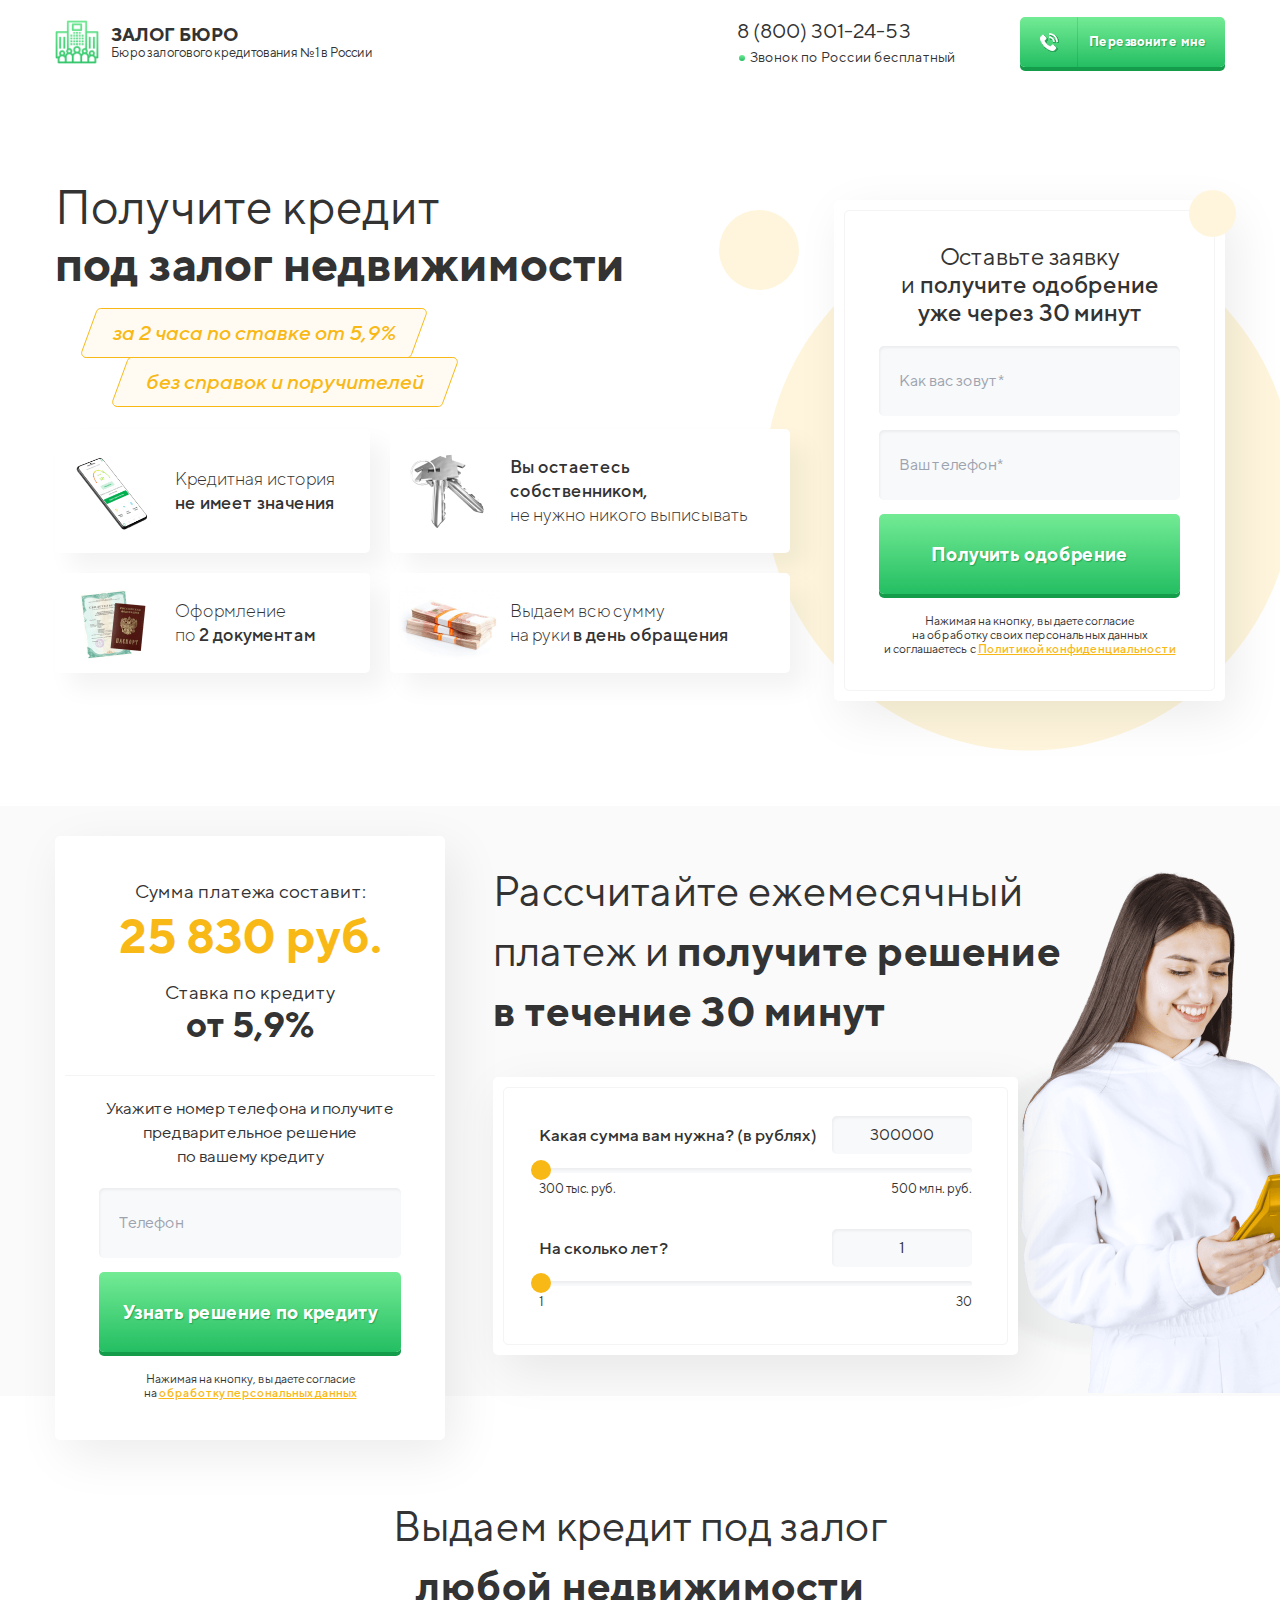
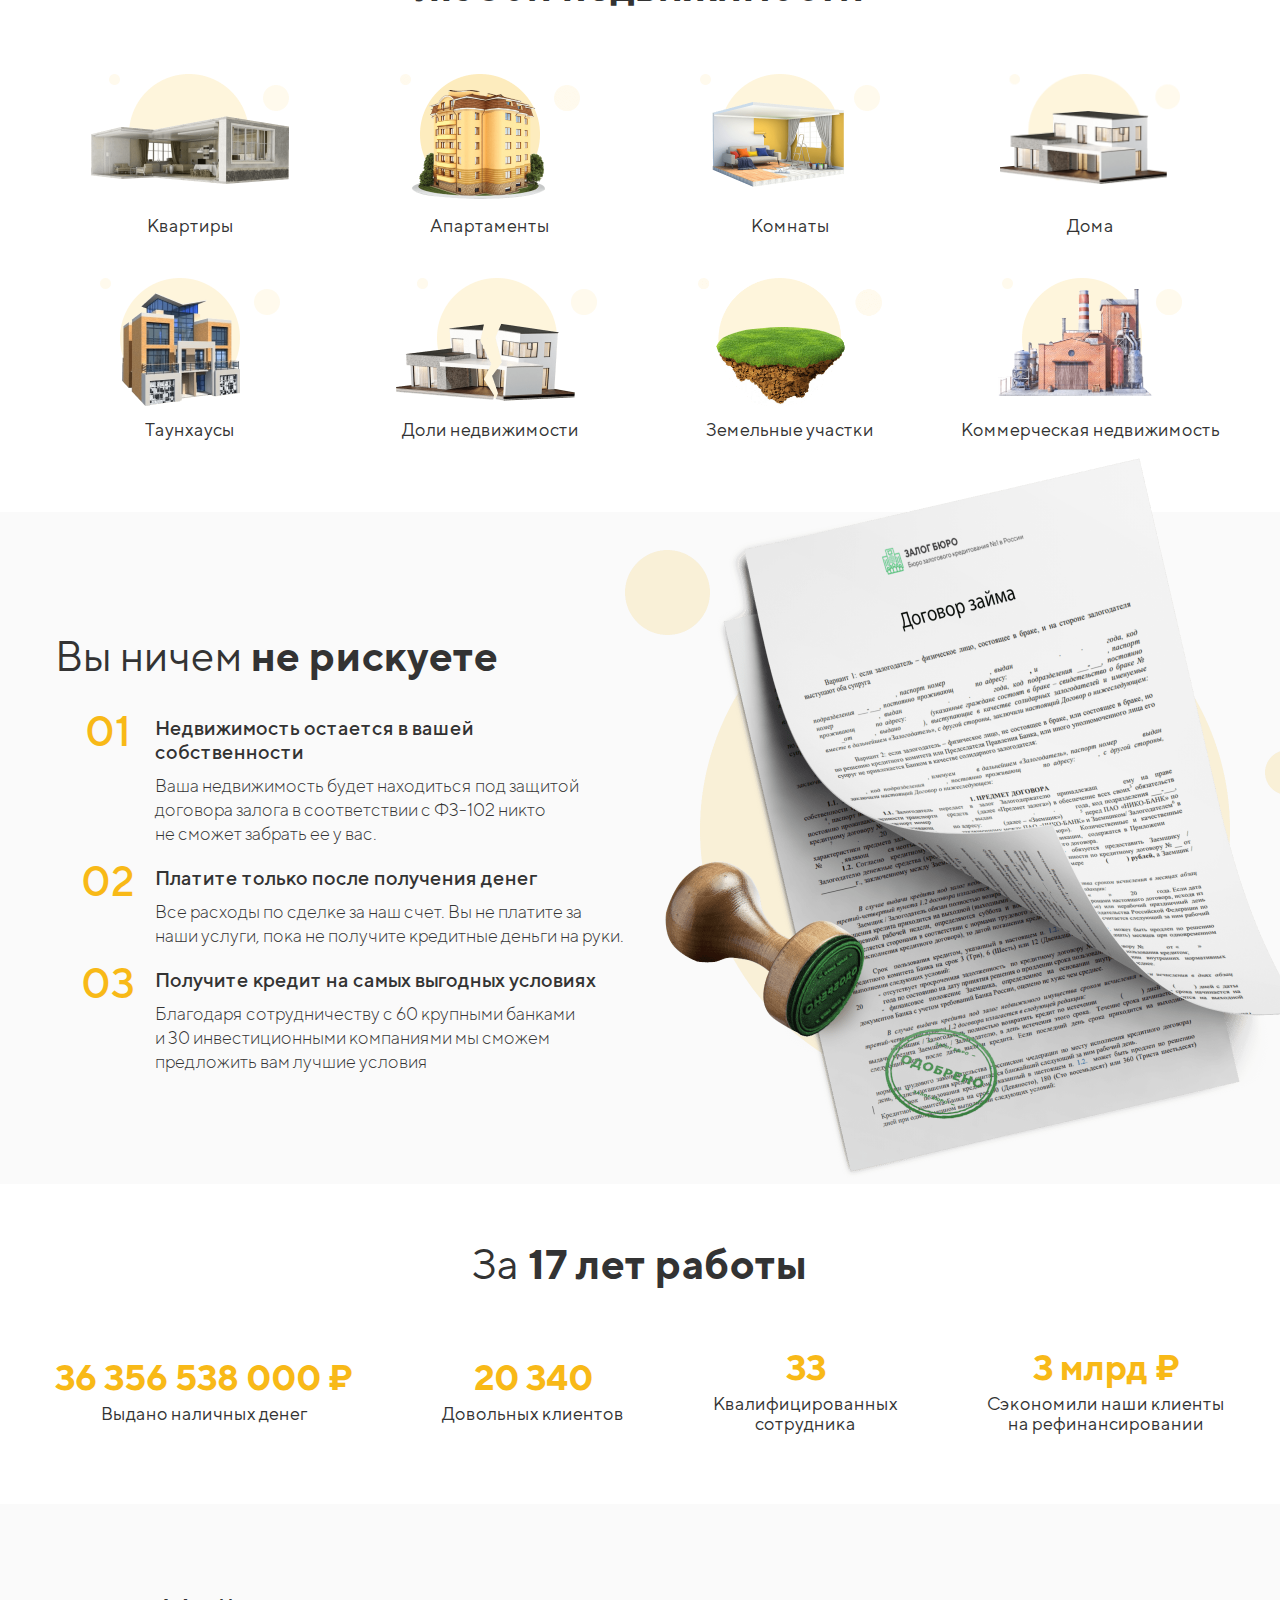
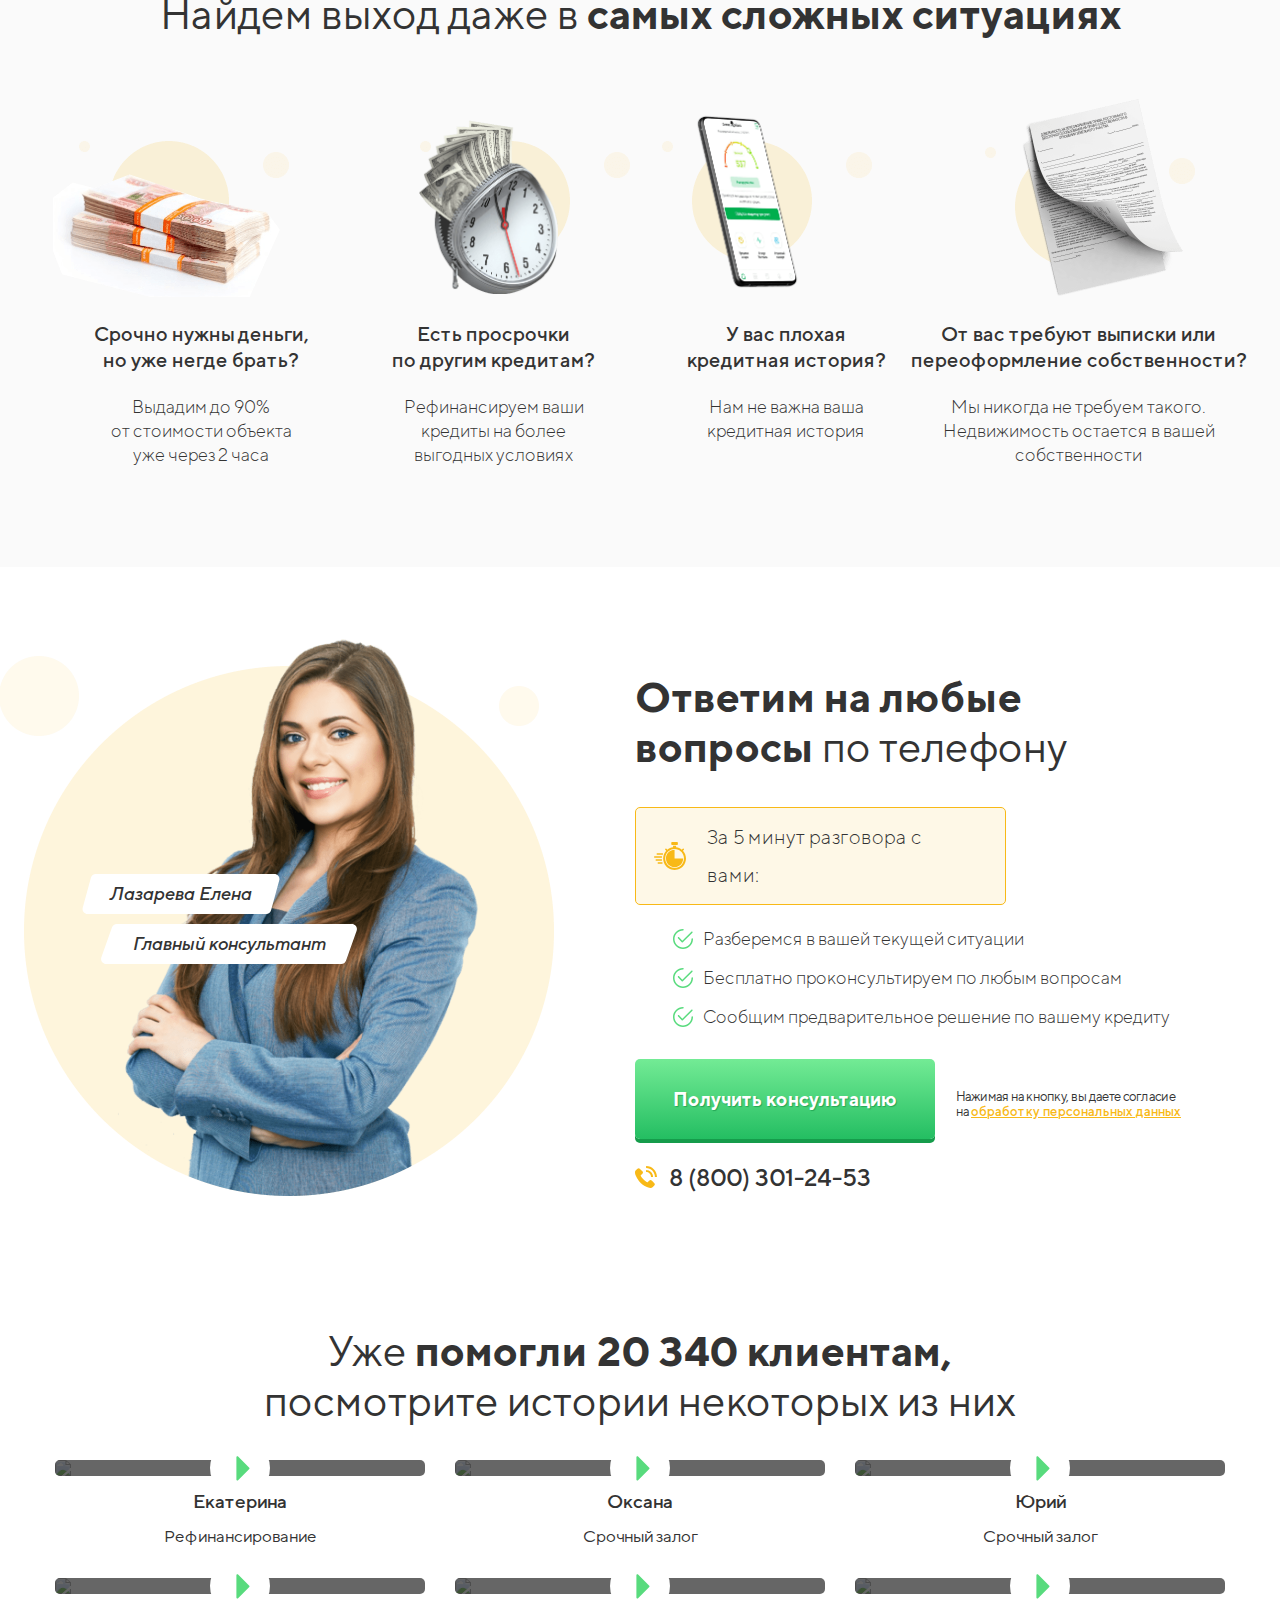
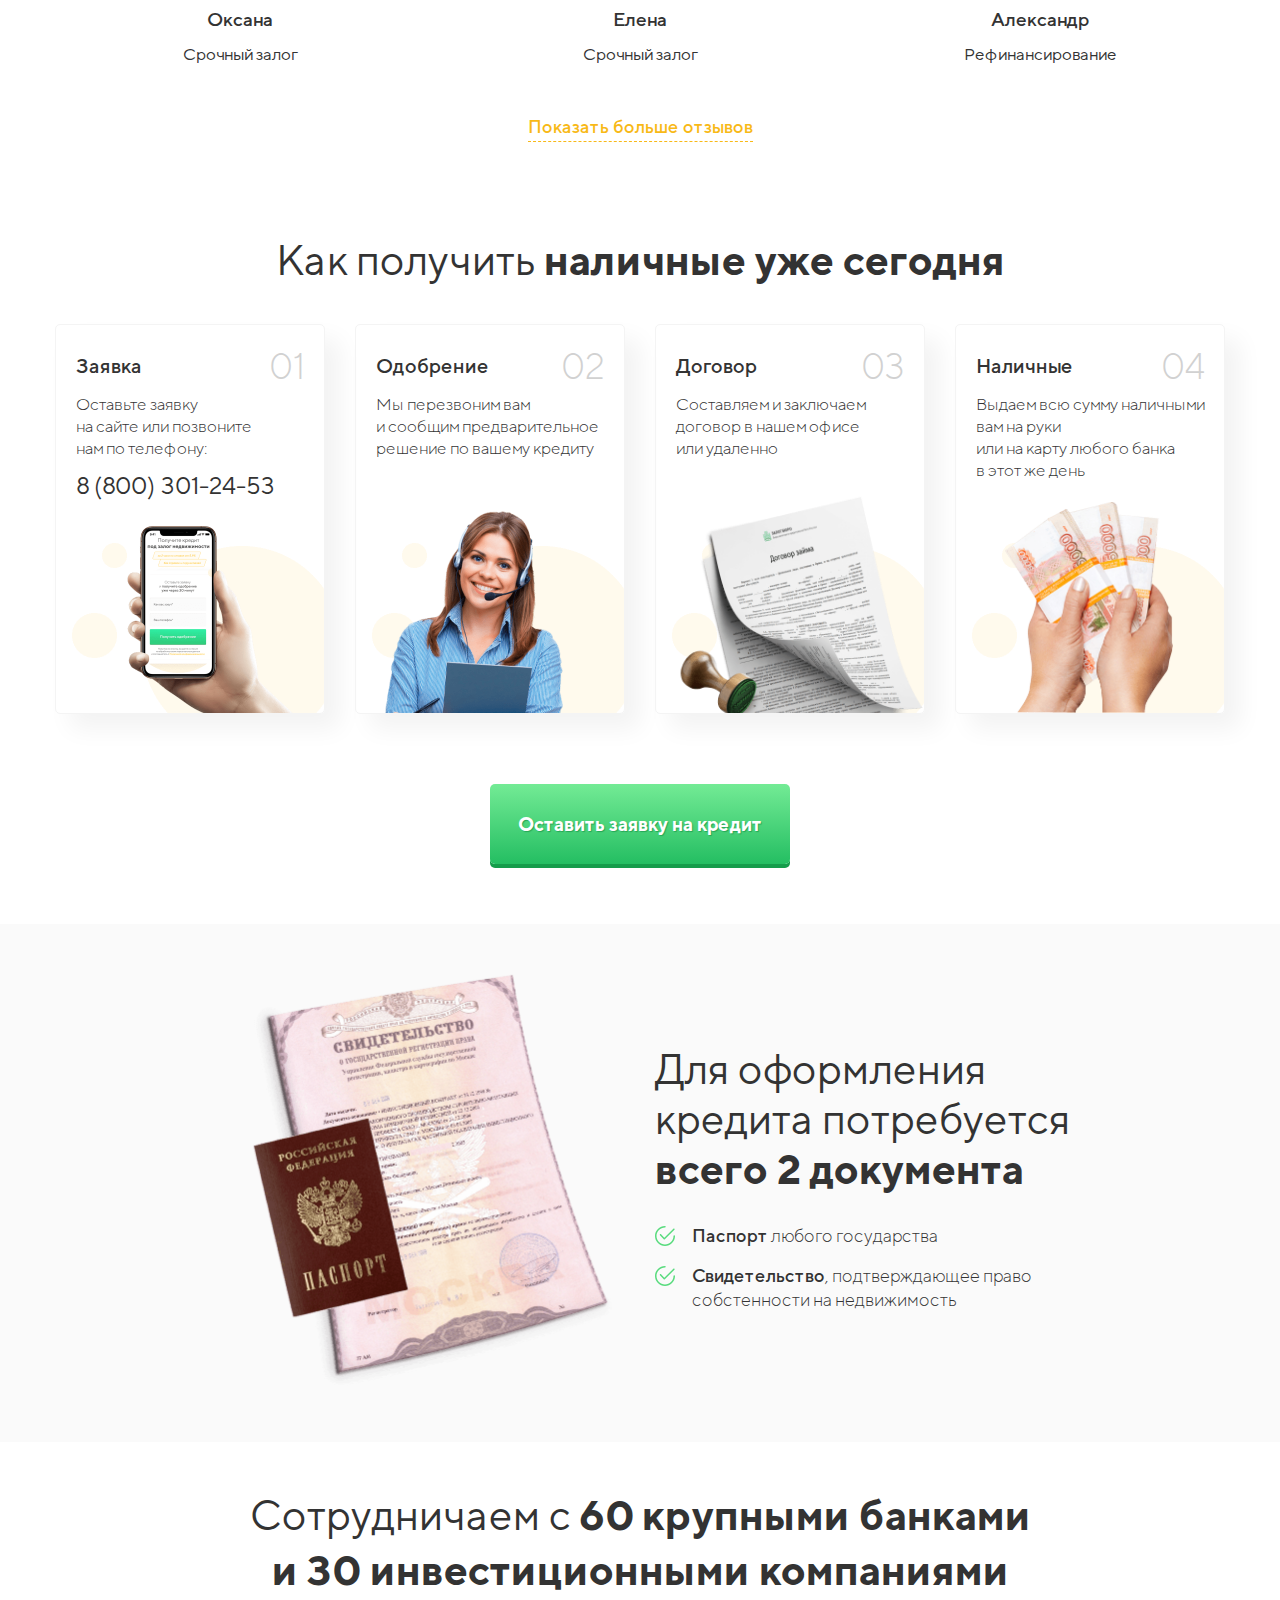
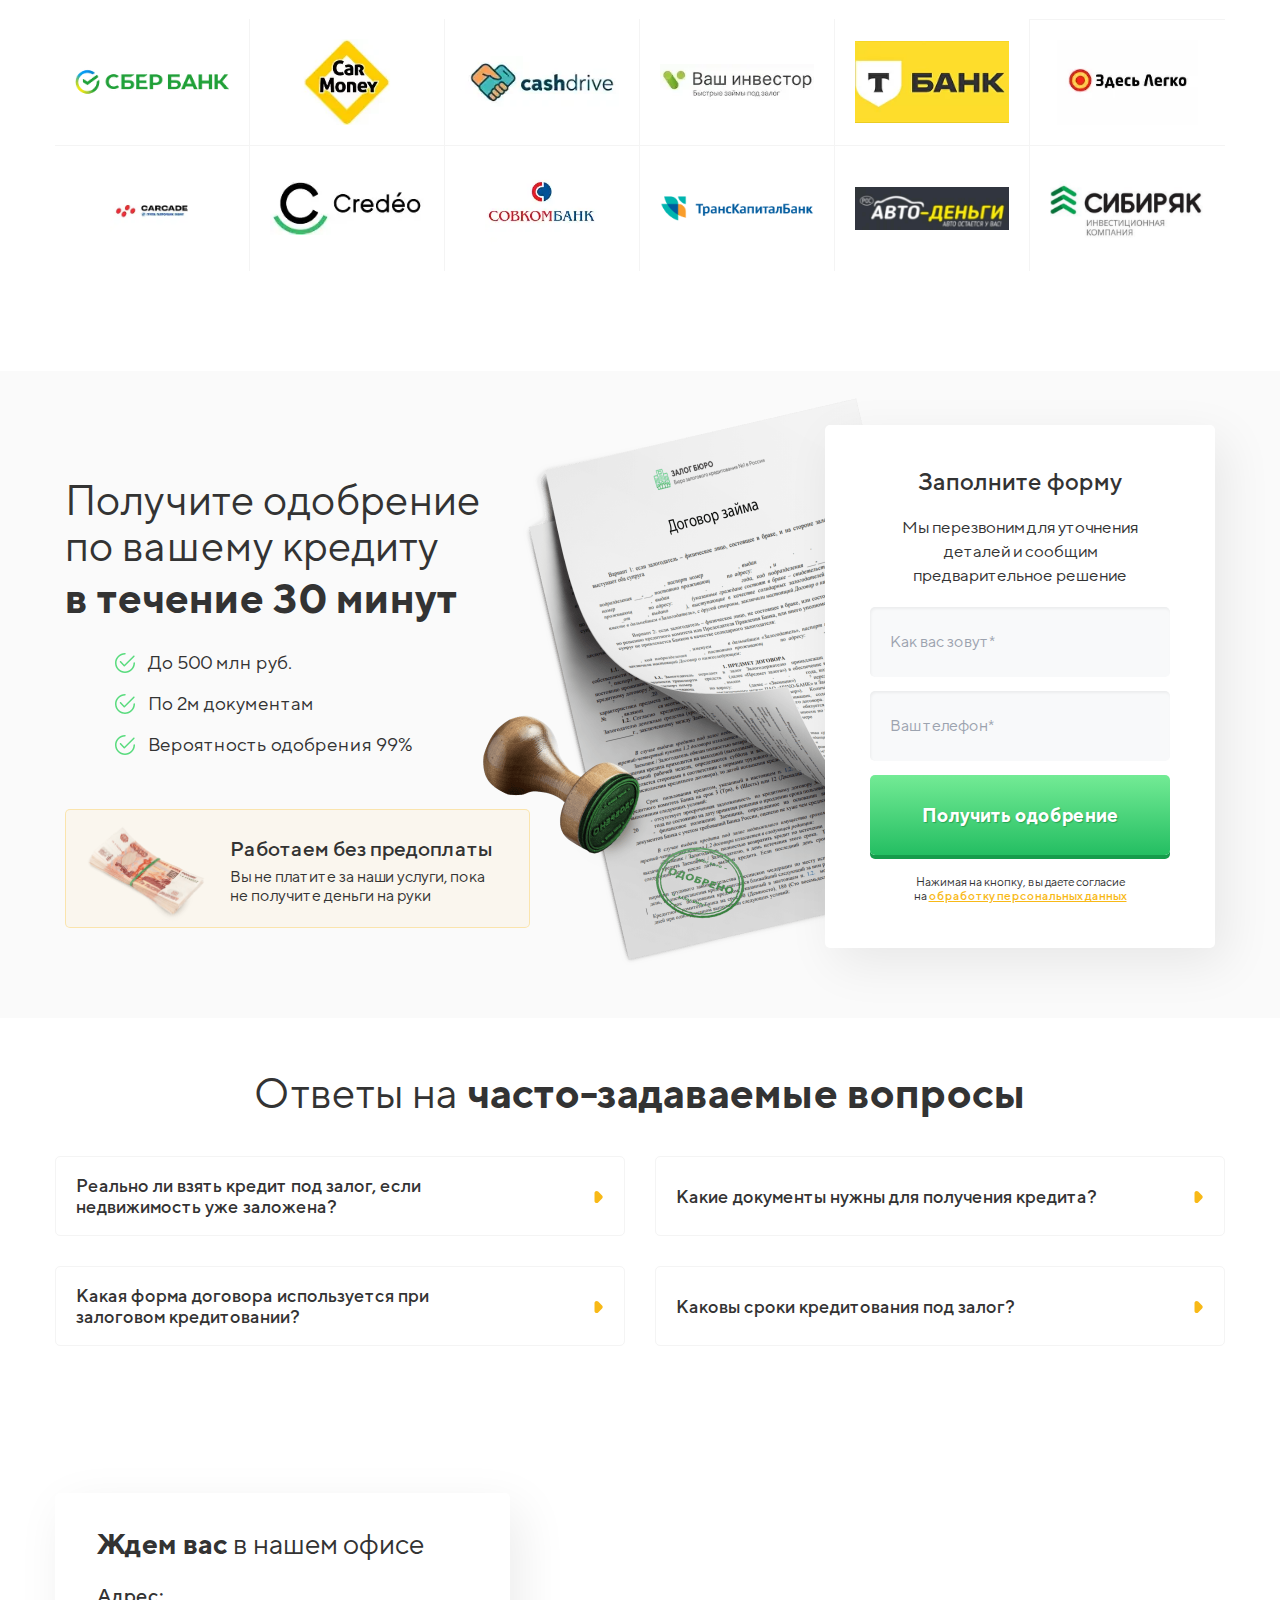
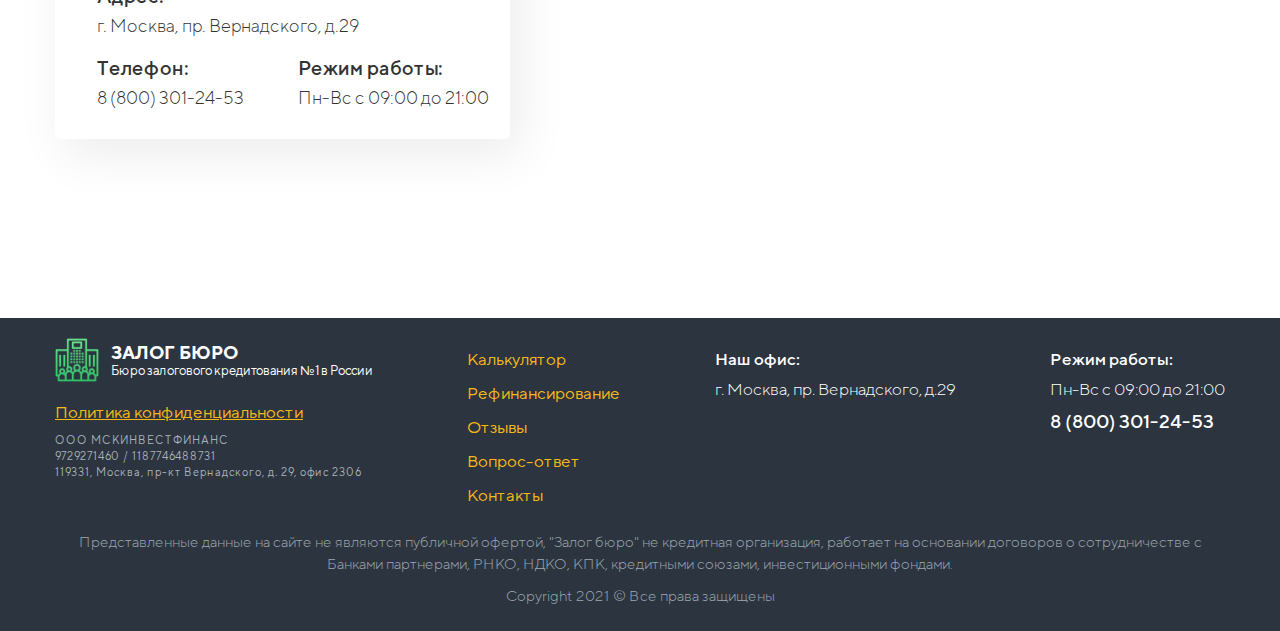
==== commit 048e7edc: "19.07.2024" ====
--- a/index.html
+++ b/index.html
@@ -706,8 +706,331 @@
         </div>
       </section>
 
-      <div class="se"></div>
+      <!-- Fast -->
+      <section class="fast">
+        <div class="container">
+          <div class="fast__block">
+            <div class="fast__block-text">
+              <h3 class="fast__title">
+                Получите одобрение <br />по вашему кредиту
+                <strong>в течение 30 минут</strong>
+              </h3>
+              <div class="fast__block-list">
+                <div class="fast__block-item">До 500 млн руб.</div>
+                <div class="fast__block-item">По 2м документам</div>
+                <div class="fast__block-item">Вероятность одобрения 99%</div>
+              </div>
+              <div class="fast__block-important">
+                <strong>Работаем без предоплаты</strong>
+                Вы не платите за наши услуги, пока <br />не получите деньги на
+                руки
+              </div>
+            </div>
+
+            <div class="fast__block-form">
+              <img class="fast__block-image" src="images/fast-image.png" />
+              <div class="form">
+                <div class="form-title">
+                  <strong>Заполните форму</strong>
+                </div>
+                <div class="form-description">
+                  Мы перезвоним для уточнения <br />деталей и сообщим
+                  <br />предварительное решение
+                </div>
+                <form action="" method="post">
+                  <input
+                    type="text"
+                    name="name"
+                    class="mask_text"
+                    placeholder="Как вас зовут*"
+                    required=""
+                    autocomplete="off"
+                  />
+                  <input
+                    type="text"
+                    name="phone"
+                    class="mask_phone"
+                    placeholder="Ваш телефон*"
+                    required=""
+                    autocomplete="off"
+                  />
+                  <button class="btn-main">Получить одобрение</button>
+                  <div class="form-info">
+                    Нажимая на кнопку, вы даете согласие <br />на
+                    <a href="/politika.pdf" target="_blank">
+                      обработку персональных данных
+                    </a>
+                  </div>
+                </form>
+              </div>
+            </div>
+          </div>
+        </div>
+      </section>
+
+      <!-- Faq -->
+      <section class="faq">
+        <div class="container">
+          <h3 class="faq__title">
+            Ответы на <strong><span>часто-задаваемые</span> вопросы</strong>
+          </h3>
+
+          <div class="faq__accordions" data-accordion data-multiple="true">
+            <div class="flex-col">
+              <div class="accordion">
+                <div class="accordion__header">
+                  <div class="accordion__header-title">
+                    <span
+                      >Реально ли взять кредит под залог, если недвижимость уже
+                      заложена?</span
+                    >
+                  </div>
+                  <div class="accordion__header-icon">
+                    <svg
+                      width="14"
+                      height="14"
+                      viewBox="0 0 14 14"
+                      fill="none"
+                      xmlns="http://www.w3.org/2000/svg"
+                    >
+                      <path
+                        d="M5.14258 3.82843C5.14258 2.04662 7.29686 1.15428 8.55679 2.41421L12.2136 6.07107C12.9947 6.85212 12.9947 8.11845 12.2136 8.89949L8.55679 12.5563C7.29686 13.8163 5.14258 12.9239 5.14258 11.1421V7.48528V3.82843Z"
+                        fill="#F8B917"
+                      />
+                    </svg>
+                  </div>
+                </div>
+                <div class="accordion__body">
+                  <div class="accordion__content">
+                    <div class="accordion__content-text">
+                      Да. Чтобы оформить новый займ, понадобится открытый
+                      договор и точная сумма, необходимая для досрочного
+                      погашения действующей задолженности. Во время
+                      консультации, Вы получите точную информацию об
+                      особенностях и нюансах предстоящей сделки. После мы
+                      обговорим интересующие Вас условия, а затем переоформим
+                      кредит, закрыв предыдущий. Перезалог позволит:
+                      <ul>
+                        <li>
+                          Получить выгодные условия – пониженную ставку и
+                          продлённое время;
+                        </li>
+                        <li>Собрать проблемные займы воедино;</li>
+                        <li>
+                          Пополнить семейный бюджет или взять дополнительную
+                          наличность на собственные нужды.
+                        </li>
+                      </ul>
+                    </div>
+                  </div>
+                </div>
+              </div>
+              <div class="accordion">
+                <div class="accordion__header">
+                  <div class="accordion__header-title">
+                    <span
+                      >Какая форма договора используется при залоговом
+                      кредитовании?</span
+                    >
+                  </div>
+                  <div class="accordion__header-icon">
+                    <svg
+                      width="14"
+                      height="14"
+                      viewBox="0 0 14 14"
+                      fill="none"
+                      xmlns="http://www.w3.org/2000/svg"
+                    >
+                      <path
+                        d="M5.14258 3.82843C5.14258 2.04662 7.29686 1.15428 8.55679 2.41421L12.2136 6.07107C12.9947 6.85212 12.9947 8.11845 12.2136 8.89949L8.55679 12.5563C7.29686 13.8163 5.14258 12.9239 5.14258 11.1421V7.48528V3.82843Z"
+                        fill="#F8B917"
+                      />
+                    </svg>
+                  </div>
+                </div>
+                <div class="accordion__body">
+                  <div class="accordion__content">
+                    <div class="accordion__content-text">
+                      Классический договор займа и залога (ипотека в силу
+                      договора), которые официально регистрируются в Росреестре.
+                    </div>
+                  </div>
+                </div>
+              </div>
+            </div>
+            <div class="flex-col">
+              <div class="accordion">
+                <div class="accordion__header">
+                  <div class="accordion__header-title">
+                    <span>Какие документы нужны для получения кредита?</span>
+                  </div>
+                  <div class="accordion__header-icon">
+                    <svg
+                      width="14"
+                      height="14"
+                      viewBox="0 0 14 14"
+                      fill="none"
+                      xmlns="http://www.w3.org/2000/svg"
+                    >
+                      <path
+                        d="M5.14258 3.82843C5.14258 2.04662 7.29686 1.15428 8.55679 2.41421L12.2136 6.07107C12.9947 6.85212 12.9947 8.11845 12.2136 8.89949L8.55679 12.5563C7.29686 13.8163 5.14258 12.9239 5.14258 11.1421V7.48528V3.82843Z"
+                        fill="#F8B917"
+                      />
+                    </svg>
+                  </div>
+                </div>
+                <div class="accordion__body">
+                  <div class="accordion__content">
+                    <div class="accordion__content-text">
+                      Чтобы оформить заём, понадобится предоставить:
+                      <ul>
+                        <li>паспорт гражданина, владеющего объектом залога;</li>
+                        <li>
+                          документы, подтверждающие право собственности на
+                          недвижимость.
+                        </li>
+                      </ul>
+                    </div>
+                  </div>
+                </div>
+              </div>
+              <div class="accordion">
+                <div class="accordion__header">
+                  <div class="accordion__header-title">
+                    <span>Каковы сроки кредитования под залог?</span>
+                  </div>
+                  <div class="accordion__header-icon">
+                    <svg
+                      width="14"
+                      height="14"
+                      viewBox="0 0 14 14"
+                      fill="none"
+                      xmlns="http://www.w3.org/2000/svg"
+                    >
+                      <path
+                        d="M5.14258 3.82843C5.14258 2.04662 7.29686 1.15428 8.55679 2.41421L12.2136 6.07107C12.9947 6.85212 12.9947 8.11845 12.2136 8.89949L8.55679 12.5563C7.29686 13.8163 5.14258 12.9239 5.14258 11.1421V7.48528V3.82843Z"
+                        fill="#F8B917"
+                      />
+                    </svg>
+                  </div>
+                </div>
+                <div class="accordion__body">
+                  <div class="accordion__content">
+                    <div class="accordion__content-text">
+                      В зависимости от выбранного кредитора кредит выдаётся на
+                      срок от 1 месяца до 25 лет.
+                    </div>
+                  </div>
+                </div>
+              </div>
+            </div>
+          </div>
+        </div>
+      </section>
+
+      <!-- Contacts -->
+      <section class="contacts">
+        <div class="container">
+          <div class="contacts__block">
+            <div class="contacts__title">
+              <strong>Ждем вас</strong> в нашем офисе
+            </div>
+
+            <div class="contacts__block-col">
+              <div class="contacts__block-title">Адрес:</div>
+              <div class="contacts__block-text">
+                г. Москва, пр. Вернадского, д.29
+              </div>
+            </div>
+
+            <div class="contacts__block-row">
+              <div class="contacts__block-col">
+                <div class="contacts__block-title">Телефон:</div>
+                <div class="contacts__block-text">
+                  <a href="tel:+78003012453">8 (800) 301-24-53</a>
+                </div>
+              </div>
+
+              <div class="contacts__block-col">
+                <div class="contacts__block-title">Режим работы:</div>
+                <div class="contacts__block-text">Пн-Вс с 09:00 до 21:00</div>
+              </div>
+            </div>
+          </div>
+        </div>
+
+        <iframe
+          class="contacts__map"
+          src="https://yandex.ru/map-widget/v1/org/brealit/67171703434/?indoorLevel=1&ll=37.502919%2C55.737641&utm_source=share&z=14.85"
+          width="560"
+          height="400"
+          frameborder="1"
+          allowfullscreen="true"
+          style="position: relative"
+        ></iframe>
+      </section>
     </main>
+
+    <!-- Footer -->
+    <footer class="footer">
+      <div class="container">
+        <div class="footer__list">
+          <div class="footer__list-item">
+            <a href="#" class="footer__logo">
+              <img src="./images/logo.png" alt="" />
+              <div class="flex-col">
+                ЗАЛОГ БЮРО
+                <span>Бюро залогового кредитования №1 в России</span>
+              </div>
+            </a>
+            <a class="footer__privacy" href="/politika.pdf" target="_blank">
+              Политика конфиденциальности
+            </a>
+            <div class="footer__company">
+              <span>ООО МСКИНВЕСТФИНАНС</span>
+              <span>9729271460 / 1187746488731</span>
+              <span>119331, Москва, пр-кт Вернадского, д. 29, офис 2306</span>
+            </div>
+          </div>
+          <div class="footer__list-item">
+            <ul class="footer__menu">
+              <li><a href="#calculator">Калькулятор</a></li>
+              <li><a href="">Рефинансирование</a></li>
+              <li><a href="#reviews">Отзывы</a></li>
+              <li><a href="#faq">Вопрос-ответ</a></li>
+              <li><a href="#sec_contacts">Контакты</a></li>
+            </ul>
+          </div>
+          <div class="footer__list-item">
+            <div class="footer__office">
+              <div class="footer__office-title">Наш офис:</div>
+              <div class="footer__office-info">
+                г. Москва, пр. Вернадского, д.29
+              </div>
+            </div>
+          </div>
+          <div class="footer__list-item">
+            <div class="footer__work">
+              <div class="footer__work-title">Режим работы:</div>
+              <div class="footer__work-info">
+                Пн-Вс с 09:00 до 21:00<br />
+                <a href="tel:+78003012453">8 (800) 301-24-53</a>
+              </div>
+            </div>
+          </div>
+        </div>
+
+        <div class="footer__bottom">
+          <p>
+            Представленные данные на сайте не являются публичной офертой, "Залог
+            бюро" не кредитная организация, работает на основании договоров о
+            сотрудничестве с Банками партнерами, РНКО, НДКО, КПК, кредитными
+            союзами, инвестиционными фондами.
+          </p>
+          <p>Copyright 2021 © Все права защищены</p>
+        </div>
+      </div>
+    </footer>
 
     <script src="js/fancybox.min.js"></script>
     <script src="js/nouislider.min.js"></script>
--- a/css/app.min.css
+++ b/css/app.min.css
@@ -1 +1 @@
-@font-face{font-family:"TT Norms";src:url("../fonts/TTNorms-Regular.woff2") format("woff2");font-weight:normal;font-style:normal;font-display:swap}@font-face{font-family:"TT Norms";src:url("../fonts/TTNorms-Bold.woff2") format("woff2");font-weight:700;font-style:normal;font-display:swap}@font-face{font-family:"TT Norms";src:url("../fonts/TTNorms-Light.woff2") format("woff2");font-weight:300;font-display:swap;font-style:normal}@font-face{font-family:"TT Norms";src:url("../fonts/TTNorms-Medium.woff2") format("woff2");font-weight:500;font-style:normal;font-display:swap}@font-face{font-family:"TT Norms";src:url("../fonts/TTNorms-MediumItalic.woff2") format("woff2");font-weight:500;font-style:italic;font-display:swap}@font-face{font-family:"TT Norms";src:url("../fonts/TTNorms-Thin.woff2") format("woff2");font-weight:100;font-style:normal;font-display:swap}@font-face{font-family:"TT Norms";src:url("../fonts/TTNorms-ExtraBold.woff2") format("woff2");font-weight:800;font-style:normal;font-display:swap}:root{--primary-font: "TT Norms", sans-serif;--gradient: linear-gradient(180deg, #73eb95 0%, #24be62 100%);--transition: 0.25s ease-in-out}*,::after,::before{margin:0;padding:0;box-sizing:border-box}:host,html{color:#333;font-family:var(--primary-font);scroll-behavior:smooth}body{margin:0;line-height:inherit}hr{height:0;color:inherit;border-top-width:1px}abbr:where([title]){-webkit-text-decoration:underline dotted;text-decoration:underline dotted}h1,h2,h3,h4,h5,h6{font-size:inherit;font-weight:inherit}a{color:inherit;text-decoration:inherit}b,strong{font-weight:bolder}code,kbd,pre,samp{font-family:ui-monospace,SFMono-Regular,Menlo,Monaco,Consolas,"Liberation Mono","Courier New",monospace;font-feature-settings:normal;font-variation-settings:normal;font-size:1em}small{font-size:80%}sub,sup{font-size:75%;line-height:0;position:relative;vertical-align:baseline}sub{bottom:-0.25em}sup{top:-0.5em}table{text-indent:0;border-color:inherit;border-collapse:collapse}button,input,optgroup,select,textarea{font-family:inherit;font-feature-settings:inherit;font-variation-settings:inherit;font-size:100%;font-weight:inherit;line-height:inherit;letter-spacing:inherit;color:inherit;margin:0;padding:0;outline:none;border:none}button,select{text-transform:none}button,input:where([type=button]),input:where([type=reset]),input:where([type=submit]){-webkit-appearance:button;-moz-appearance:none;appearance:none;background-color:rgba(0,0,0,0);background-image:none}:-moz-focusring{outline:auto}:-moz-ui-invalid{box-shadow:none}progress{vertical-align:baseline}::-webkit-inner-spin-button,::-webkit-outer-spin-button{height:auto}[type=search]{-webkit-appearance:textfield;-moz-appearance:none;appearance:none;outline-offset:-2px}::-webkit-search-decoration{-webkit-appearance:none}::-webkit-file-upload-button{-webkit-appearance:button;font:inherit}summary{display:list-item}blockquote,dd,dl,figure,h1,h2,h3,h4,h5,h6,hr,p,pre{margin:0}fieldset{margin:0;padding:0}legend{padding:0}menu,ol,ul{list-style:none;margin:0;padding:0}dialog{padding:0}textarea{resize:vertical}input::-moz-placeholder, textarea::-moz-placeholder{opacity:1;color:#9ca3af}input::placeholder,textarea::placeholder{opacity:1;color:#9ca3af}[role=button],button{cursor:pointer}:disabled{cursor:default}audio,canvas,embed,iframe,img,object,svg,video{display:block;vertical-align:middle}img,video{max-width:100%;height:auto}[hidden]{display:none}input,textarea,select{display:block;width:100%;padding:20px;font-size:16px;font-weight:400;line-height:30px;font-family:"TT Norms";color:#333;background:#f8f9fa;border:none;box-shadow:inset 1px 2px 3px rgba(0,0,0,.05);border-radius:5px;transition:transform .2s ease}@media only screen and (max-width: 767px){input,textarea,select{padding:15px 20px;font-size:15px}}main{margin:0 auto;width:100%;max-width:100%;overflow:hidden}.container{margin:0 auto;padding:0 10px;width:100%;max-width:1190px}@media only screen and (max-width: 1189px){.container{max-width:768px;padding:0 30px}}@media only screen and (max-width: 767px){.container{max-width:320px;padding:0 10px}}.btn-main{color:#fff;text-align:center;text-shadow:1px 1px 1px #26a656;background:linear-gradient(180deg, #73eb95 0%, #24be62 100%);box-shadow:0px 4px 0px #159c4b;transition:var(--transition);border-radius:5px;cursor:pointer;-webkit-user-select:none;-moz-user-select:none;user-select:none;overflow:hidden}.btn-main:hover{background:linear-gradient(180deg, #67de89 0%, #24be62 100%)}.noUi-target,.noUi-target *{-webkit-touch-callout:none;-webkit-tap-highlight-color:rgba(0,0,0,0);-webkit-user-select:none;touch-action:none;-moz-user-select:none;user-select:none;box-sizing:border-box}.noUi-target{position:relative;clear:both}.noUi-base,.noUi-connects{width:100%;height:5px;border-radius:5px;position:relative;z-index:1}.noUi-base{background:#f8f9fa;box-shadow:inset 1px 2px 3px rgba(0,0,0,.05)}.noUi-connects{overflow:hidden;z-index:0}.noUi-connect,.noUi-origin{will-change:transform;position:absolute;z-index:1;top:0;right:0;-ms-transform-origin:0 0;-webkit-transform-origin:0 0;-webkit-transform-style:preserve-3d;transform-origin:0 0;transform-style:flat}.noUi-connect{height:100%}.noUi-origin{height:25px;width:25px;left:-13px}.noUi-txt-dir-rtl.noUi-horizontal .noUi-origin{left:0;right:auto}.noUi-vertical .noUi-origin{width:0}.noUi-horizontal .noUi-origin{height:0}.noUi-handle{backface-visibility:hidden;position:absolute}.noUi-touch-area{height:100%;width:100%}.noUi-state-tap .noUi-connect,.noUi-state-tap .noUi-origin{transition:transform .3s}.noUi-state-drag *{cursor:inherit !important}.noUi-horizontal{height:25px;padding-top:14px}.noUi-horizontal .noUi-handle{width:20px;height:20px;left:-8px;top:-8px}.noUi-vertical{width:18px}.noUi-vertical .noUi-handle{width:28px;height:34px;right:-6px;top:-17px}.noUi-txt-dir-rtl.noUi-horizontal .noUi-handle{left:-17px;right:auto}.noUi-target{background:none}.noUi-connects{border-radius:3px}.noUi-connect{background:#f8b917;opacity:.4;box-shadow:inset 1px 2px 3px rgba(0,0,0,.05);border-radius:5px}.noUi-draggable{cursor:ew-resize}.noUi-vertical .noUi-draggable{cursor:ns-resize}.noUi-handle{border-radius:50%;background:#f8b917;cursor:default}[disabled] .noUi-connect{background:#b8b8b8}[disabled].noUi-target,[disabled].noUi-handle,[disabled] .noUi-handle{cursor:not-allowed}.noUi-pips,.noUi-pips *{box-sizing:border-box}.noUi-pips{position:absolute;color:#999}.noUi-value{position:absolute;white-space:nowrap;text-align:center}.noUi-value-sub{color:#ccc;font-size:10px}.noUi-marker{position:absolute;background:#ccc}.noUi-marker-sub{background:#aaa}.noUi-marker-large{background:#aaa}.noUi-pips-horizontal{padding:10px 0;height:80px;top:100%;left:0;width:100%}.noUi-value-horizontal{transform:translate(-50%, 50%)}.noUi-rtl .noUi-value-horizontal{transform:translate(50%, 50%)}.noUi-marker-horizontal.noUi-marker{margin-left:-1px;width:2px;height:5px}.noUi-marker-horizontal.noUi-marker-sub{height:10px}.noUi-marker-horizontal.noUi-marker-large{height:15px}.noUi-pips-vertical{padding:0 10px;height:100%;top:0;left:100%}.noUi-value-vertical{transform:translate(0, -50%);padding-left:25px}.noUi-rtl .noUi-value-vertical{transform:translate(0, 50%)}.noUi-marker-vertical.noUi-marker{width:5px;height:2px;margin-top:-1px}.noUi-marker-vertical.noUi-marker-sub{width:10px}.noUi-marker-vertical.noUi-marker-large{width:15px}.noUi-tooltip{display:block;position:absolute;border:1px solid #d9d9d9;border-radius:3px;background:#fff;color:#000;padding:5px;text-align:center;white-space:nowrap}.noUi-horizontal .noUi-tooltip{transform:translate(-50%, 0);left:50%;bottom:120%}.noUi-vertical .noUi-tooltip{transform:translate(0, -50%);top:50%;right:120%}.noUi-horizontal .noUi-origin>.noUi-tooltip{transform:translate(50%, 0);left:auto;bottom:10px}.noUi-vertical .noUi-origin>.noUi-tooltip{transform:translate(0, -18px);top:auto;right:28px}.header{position:fixed;padding:17px 0 23px;top:0;left:0;width:100%;height:80px;background:#fff;z-index:9}@media only screen and (max-width: 767px){.header{padding:15px 0 25px}}.header .container{display:flex;align-items:center;justify-content:space-between;gap:0px}@media only screen and (max-width: 767px){.header .container{align-items:flex-start}}.header__logo{display:flex;align-items:center;justify-content:flex-start;gap:12px}.header__logo img{width:44px;height:44px}.header__logo .flex-col{font-size:18px;font-weight:bold;line-height:21px;display:flex;flex-direction:column;align-items:flex-start;justify-content:center;gap:0px}.header__logo span{font-size:13px;font-weight:400;line-height:15px}@media only screen and (max-width: 767px){.header__logo{width:125px;align-items:flex-start;gap:10px}.header__logo img{margin-top:-2px;margin-left:-2px;width:29px;height:29px}.header__logo .flex-col{font-size:11px;line-height:11px}.header__logo span{margin-top:5px;font-size:10px;line-height:12px}}.header__phone{margin-left:auto;margin-right:65px;display:flex;flex-direction:column;align-items:flex-start;justify-content:center;gap:0px}.header__phone a{font-size:21px;line-height:25px;color:var(--gray)}.header__phone span{position:relative;padding-left:13px;margin-top:6px;font-size:14px;line-height:17px}.header__phone span:before{position:absolute;content:"";top:50%;left:2px;width:6px;height:6px;margin-top:-3px;background:linear-gradient(180deg, #73eb95 0%, #24be62 100%);border-radius:50%}@media only screen and (max-width: 1189px){.header__phone{margin-right:20px}}@media only screen and (max-width: 767px){.header__phone{margin-top:-4px;margin-right:0;align-items:flex-end}.header__phone a{text-align:right;font-size:17px;line-height:22px}.header__phone span{max-width:125px;font-size:11px;line-height:14px;text-align:right}.header__phone span:before{display:none}}.header__btn{position:relative;padding-left:50px;width:205px;height:50px;font-size:13px;font-weight:700;line-height:16px}.header__btn::before{content:"";position:absolute;top:16px;left:20px;content:url(../images/icon-call-white.svg)}.header__btn::after{content:"";position:absolute;top:0;left:57px;content:url(../images/icon-call-line.svg)}@media only screen and (max-width: 1189px){.header__btn{width:60px}.header__btn::after{display:none}.header__btn span{display:none}}@media only screen and (max-width: 767px){.header__btn{display:none}}.intro{position:relative;padding:190px 0 105px;width:100%}@media only screen and (max-width: 1189px){.intro{padding:152px 0 85px}}@media only screen and (max-width: 767px){.intro{padding:114px 0 66px}}.intro .container{display:flex;align-items:center;justify-content:space-between;gap:44px}@media only screen and (max-width: 1189px){.intro .container{flex-direction:column;align-items:center}}@media only screen and (max-width: 767px){.intro .container{gap:34px}}.intro__text{margin-top:-40px;width:100%;max-width:780px;display:flex;flex-direction:column;align-items:flex-start;justify-content:center;gap:0px}@media only screen and (max-width: 1189px){.intro__text{margin-top:0;max-width:100%}}.intro__text-title{margin:0 0 16px;font-size:48px;line-height:57px}@media only screen and (max-width: 1189px){.intro__text-title{width:100%;text-align:center}}@media only screen and (max-width: 767px){.intro__text-title{font-size:32px;line-height:38px}}.intro__text-subtitle{width:350px;font-style:italic;font-weight:500;font-size:21px;line-height:50px;text-align:center;color:#f8b917;background-image:url(../images/first-block-text-bg.svg);background-repeat:no-repeat;background-position:center}.intro__text-subtitle:nth-child(2){margin-left:24px}.intro__text-subtitle:nth-child(3){margin-top:-1px;margin-left:55px;margin-bottom:22px}@media only screen and (max-width: 1189px){.intro__text-subtitle:nth-child(2){margin-left:164px}.intro__text-subtitle:nth-child(3){margin-left:194px}}@media only screen and (max-width: 767px){.intro__text-subtitle{position:relative;margin-left:auto !important;margin-right:auto !important;font-size:14px;line-height:42px}.intro__text-subtitle:nth-child(2),.intro__text-subtitle:nth-child(3){width:280px;background-size:280px}.intro__text-subtitle:nth-child(2){left:-6px}.intro__text-subtitle:nth-child(3){left:9px;margin-top:-2px;margin-bottom:16px}}.intro__list{width:100%;display:grid;grid-template-columns:315px 400px;gap:20px}@media only screen and (max-width: 1189px){.intro__list{grid-template-columns:300px 388px}}@media only screen and (max-width: 767px){.intro__list{grid-template-columns:1fr;gap:10px}}.intro__list-item{position:relative;padding:26px 20px 26px 120px;font-size:18px;font-weight:300;line-height:24px;background:#fff;box-shadow:15px 15px 25px rgba(0,0,0,.05);border-radius:5px;display:flex;align-items:center;justify-content:flex-start;gap:15px}.intro__list-item img{position:absolute;left:8px;width:auto}.intro__list-item strong{font-weight:500}.intro__list-item:nth-child(1) img{height:105px}.intro__list-item:nth-child(2) img{left:20px;height:74px}.intro__list-item:nth-child(3) img{left:25px;height:71px}.intro__list-item:nth-child(4) img{height:76px}@media only screen and (max-width: 1189px){.intro__list-item{padding-left:110px;padding-right:10px}}@media only screen and (max-width: 767px){.intro__list-item{padding:12px 0px 14px 87px;font-size:14px;line-height:17px}.intro__list-item img{left:10px}.intro__list-item:nth-child(1) img{height:68px}.intro__list-item:nth-child(2) img{height:48px}.intro__list-item:nth-child(3) img{left:25px;height:45px}.intro__list-item:nth-child(4) img{height:45px}}.intro__form{position:relative;margin-top:10px;padding:42px 45px 45px;background:#fff;box-shadow:10px 15px 50px rgba(0,0,0,.08);border-radius:5px}.intro__form::before{position:absolute;top:10px;left:10px;right:10px;bottom:10px;content:"";border:1px solid #f4f4f4;border-radius:5px}.intro__form .image-1{position:absolute;top:150px;left:485px}.intro__form .image-2{position:absolute;top:-10px;left:355px;z-index:6}.intro__form .image-3{position:absolute;top:10px;left:-115px}.intro__form .image-4{position:absolute;top:20px;left:-70px;max-width:530px;z-index:-2}.intro__form-content{position:relative;width:100%;z-index:2}.intro__form-title{margin-bottom:20px;font-size:24px;line-height:28px;text-align:center}.intro__form-title strong{font-weight:500}.intro__form input{margin-bottom:14px}.intro__form button{padding:30px 10px;width:100%;font-size:19px;font-weight:700;line-height:20px;text-align:center}.intro__form-info{margin-top:20px;margin-left:-15px;margin-right:-15px;font-size:12px;line-height:14px;text-align:center}.intro__form-info a{font-weight:500;text-decoration:underline;color:#f8b917}@media only screen and (max-width: 1189px){.intro__form{margin-top:0;max-width:390px;margin:0 auto}}@media only screen and (max-width: 767px){.intro__form{padding:31px 20px 26px}.intro__form::before{display:none}.intro__form .image-1,.intro__form .image-2,.intro__form .image-3{display:none}.intro__form .image-4{top:-20px;left:50%;margin-left:-235px;max-width:470px}.intro__form-title{font-size:19px;line-height:22px}.intro__form button{padding-top:20px;padding-bottom:20px;font-size:15px}.intro__form-info{margin-top:22px;margin-left:15px;margin-right:15px;font-size:12px;line-height:14px}}.calculator{position:relative;padding:55px 0 30px;height:590px;background-color:#fafafa}@media only screen and (max-width: 1189px){.calculator{height:auto;padding:30px 0 42px}}@media only screen and (max-width: 767px){.calculator{padding:2px 0 48px}}.calculator .container{position:relative;display:flex;align-items:flex-start;justify-content:flex-start;gap:48px}@media only screen and (max-width: 1189px){.calculator .container{flex-direction:column-reverse;gap:0}}.calculator__form{position:relative;padding:41px 44px 40px;margin-top:-25px;width:100%;max-width:390px;background:#fff;box-shadow:10px 15px 50px rgba(0,0,0,.08);border-radius:5px}@media only screen and (max-width: 1189px){.calculator__form{margin:0 auto}}@media only screen and (max-width: 767px){.calculator__form{padding:26px 20px 20px}}.calculator__form-result-text{margin-bottom:3px;font-size:19px;line-height:28px;text-align:center}@media only screen and (max-width: 767px){.calculator__form-result-text{margin-bottom:7px;font-size:15px}}.calculator__form-result{margin:0 -40px 14px;font-weight:700;font-size:48px;line-height:56px;text-align:center;color:#f8b917;text-align:center}@media only screen and (max-width: 767px){.calculator__form-result{margin:0 -20px 18px;font-size:36px;line-height:42px}}.calculator__form-value-text{position:relative;margin-bottom:4px;font-size:19px;line-height:28px;text-align:center}.calculator__form-value-text:before{position:absolute;content:"";left:-34px;right:-34px;bottom:-70px;height:1px;background:#f4f4f4}@media only screen and (max-width: 767px){.calculator__form-value-text{margin-bottom:0;font-size:15px}}.calculator__form-value{margin-bottom:58px;font-weight:700;font-size:36px;line-height:28px;text-align:center}@media only screen and (max-width: 767px){.calculator__form-value{position:relative;margin-bottom:42px;font-weight:700;font-size:32px}}.calculator__form-text{margin-bottom:20px;font-size:17px;line-height:24px;text-align:center}@media only screen and (max-width: 767px){.calculator__form-text{font-size:15px;line-height:24px}.calculator__form-text br{display:none}}.calculator__form input{margin:20px 0 14px}.calculator__form .btn-main{padding:30px 10px;width:100%;font-size:19px;font-weight:700;line-height:20px}@media only screen and (max-width: 767px){.calculator__form .btn-main{padding-top:20px;padding-bottom:20px;font-size:15px}}.calculator__form-info{margin-top:20px;margin-left:-15px;margin-right:-15px;font-size:12px;line-height:14px;text-align:center}.calculator__form-info a{font-weight:500;text-decoration:underline;color:#f8b917}@media only screen and (max-width: 767px){.calculator__form-info{margin-top:22px;margin-left:15px;margin-right:15px;font-size:12px;line-height:14px}}.calculator__content{width:100%}@media only screen and (max-width: 1189px){.calculator__content{margin-top:24px}}.calculator__content-title{margin-bottom:36px;font-weight:400;font-size:42px;line-height:60px}@media only screen and (max-width: 1189px){.calculator__content-title{margin-bottom:18px;text-align:center}.calculator__content-title br{display:none}}@media only screen and (max-width: 767px){.calculator__content-title{max-width:270px;margin:0 auto 20px;font-size:26px;line-height:34px}}.calculator__block{position:relative;margin-top:23px;width:525px;padding:10px;background:#fff;box-shadow:10px 15px 50px rgba(0,0,0,.08);border-radius:5px;z-index:2}@media only screen and (max-width: 1189px){.calculator__block{margin:0 auto 30px}}@media only screen and (max-width: 767px){.calculator__block{width:auto;margin-bottom:20px;padding:30px 15px 16px}}.calculator__block-container{position:relative;padding:28px 35px 30px;border:1px solid #f4f4f4;border-radius:5px;z-index:2}@media only screen and (max-width: 767px){.calculator__block-container{border:0;padding:0}}.calculator__block_item-line{position:relative;padding-bottom:22px;line-height:40px}.calculator__block_item-line:first-child{margin-bottom:28px}@media only screen and (max-width: 767px){.calculator__block_item-line:last-child:before{position:absolute;content:"";top:-10px;left:-15px;right:-15px;height:1px;background:#f4f4f4}}.calculator__block_item-line span{float:left;font-weight:500;font-size:17px;line-height:38px}@media only screen and (max-width: 767px){.calculator__block_item-line span{display:block;float:none;margin-bottom:6px;font-size:15px;line-height:24px;text-align:center}}.calculator__block_item-line input{float:right;width:140px;padding:4px 12px;text-align:center}@media only screen and (max-width: 767px){.calculator__block_item-line input{float:none;margin:0 auto 2px}}.calculator__block_item-line-text-left,.calculator__block_item-line-text-right{position:absolute;bottom:0;font-size:13px;line-height:24px}@media only screen and (max-width: 767px){.calculator__block_item-line-text-left_item-line-text-left,.calculator__block_item-line-text-left_item-line-text-right,.calculator__block_item-line-text-right_item-line-text-left,.calculator__block_item-line-text-right_item-line-text-right{font-size:11px}}.calculator__block_item-line-text-left{left:0}.calculator__block_item-line-text-right{right:0}.calculator__img{position:absolute;top:-112px;right:-220px;max-width:507px;z-index:1}@media only screen and (max-width: 1189px){.calculator__img{top:0px;right:-321px}}@media only screen and (max-width: 767px){.calculator__img{display:none}}.type{position:relative;padding:100px 0 70px}@media only screen and (max-width: 1189px){.type{padding:67px 0 75px}}@media only screen and (max-width: 767px){.type{padding:47px 0 34px}}.type__title{margin:0;font-weight:400;font-size:42px;line-height:60px;text-align:center}@media only screen and (max-width: 1189px){.type__title{line-height:50px}}@media only screen and (max-width: 767px){.type__title{width:220px;margin:0 auto;font-size:26px;line-height:34px}.type__title br{display:none}}.type__block{margin-top:58px}@media only screen and (max-width: 1189px){.type__block{max-width:610px;margin:25px auto 0}}.type__block-list{margin-left:-15px;margin-right:-15px;display:grid;grid-template-columns:repeat(4, 1fr);gap:40px 0}@media only screen and (max-width: 1189px){.type__block-list{grid-template-columns:repeat(2, 1fr);gap:36px 0}}@media only screen and (max-width: 767px){.type__block-list{gap:36px 0}}.type__block-item{position:relative;padding:0 15px}.type__block .flex-col{position:relative;padding-top:140px}.type__block .flex-col img{position:absolute;top:0;left:0;right:0;margin:0 auto}.type__block .flex-col .image-1{width:198px}.type__block .flex-col .image-2,.type__block .flex-col .image-3,.type__block .flex-col .image-4,.type__block .flex-col .image-5{width:180px}.type__block .flex-col .image-6{width:214px}.type__block .flex-col .image-7,.type__block .flex-col .image-8{width:184px}.type__block .flex-col span{display:block;font-size:18px;line-height:24px;text-align:center}@media only screen and (max-width: 767px){.type__block .flex-col{padding-top:59px}.type__block .flex-col .image-1{width:98px}.type__block .flex-col .image-2{width:79px}.type__block .flex-col .image-3{width:96px;left:16px;top:-5px}.type__block .flex-col .image-4{width:100px;top:-7px}.type__block .flex-col .image-5{width:59px}.type__block .flex-col .image-6{width:110px;top:-5px}.type__block .flex-col .image-7,.type__block .flex-col .image-8{width:90px}.type__block .flex-col span{font-size:14px;line-height:17px}}.success{padding-top:114px;padding-bottom:90px;background-color:#fafafa}@media only screen and (max-width: 1189px){.success{padding:48px 0 60px}}@media only screen and (max-width: 767px){.success{padding:32px 0 35px}}.success__title{margin:0;font-weight:400;font-size:42px;line-height:60px}@media only screen and (max-width: 1189px){.success__title{max-width:594px;margin-left:auto;margin-right:auto;text-align:center}}@media only screen and (max-width: 767px){.success__title{font-size:26px;line-height:34px;text-align:left}}.success__block{position:relative;max-width:540px;margin:30px 0 0 30px}.success__block:before{position:absolute;top:-645px;left:180px;content:url(../images/success-image.png);transform:scale(0.5)}@media only screen and (max-width: 1189px){.success__block{position:relative;max-width:594px;margin:30px auto 0;padding-bottom:750px}.success__block:before{position:absolute;top:8px;left:-422px}}@media only screen and (max-width: 767px){.success__block{margin-top:28px;padding-bottom:300px}.success__block:before{top:-182px;left:50%;margin-left:-718px;transform:scale(0.2)}}.success__block-item{position:relative;margin-bottom:20px;padding-left:70px;font-weight:300;font-size:18px;line-height:24px}.success__block-item span{position:absolute;top:-6px;left:-4px;display:block;width:54px;font-weight:500;font-size:42px;line-height:42px;text-align:center;color:#f8b917}.success__block-item strong{display:block;margin-bottom:10px;font-weight:500;font-size:20px;line-height:24px}@media only screen and (max-width: 1189px){.success__block-item{max-width:530px}}@media only screen and (max-width: 767px){.success__block-item{padding-left:56px;font-size:14px;line-height:17px}.success__block-item:nth-child(1){max-width:262px;margin-bottom:28px}.success__block-item:nth-child(2){max-width:285px}.success__block-item:nth-child(3){max-width:262px;margin-top:24px}.success__block-item span{font-size:32px;line-height:32px}.success__block-item strong{max-width:200px;margin-bottom:4px;font-size:15px;line-height:18px}.success__block-item br{display:none}}.digital{padding:50px 0 70px;background:#fff}@media only screen and (max-width: 1189px){.digital{padding:60px 0}}@media only screen and (max-width: 767px){.digital{padding:35px 0 45px}}.digital__title{font-weight:400;font-size:42px;line-height:60px;text-align:center}@media only screen and (max-width: 767px){.digital__title{font-size:26px;line-height:34px !important}}.digital__list{margin-top:45px;margin-left:-15px;margin-right:-15px;display:flex;align-items:center;justify-content:space-between;gap:0px}@media only screen and (max-width: 1189px){.digital__list{margin-top:36px;display:grid;grid-template-columns:repeat(2, 1fr);gap:38px 0}}@media only screen and (max-width: 767px){.digital__list{margin-top:6px;grid-template-columns:1fr;gap:6px 0}}.digital__item{padding:0 15px;text-align:center}.digital__item-value{color:#f8b917;font-weight:700;font-size:36px;line-height:55px}@media only screen and (max-width: 767px){.digital__item-value{font-size:28px;line-height:60px}}.digital__item-text{font-size:18px;line-height:20px}@media only screen and (max-width: 767px){.digital__item-text{font-size:14px;margin-top:-10px}}.situation{padding:80px 0 100px;background-color:#fafafa}@media only screen and (max-width: 1189px){.situation{padding:85px 0 105px}}@media only screen and (max-width: 767px){.situation{padding:30px 0 60px}}.situation__title{margin:0;font-weight:400;font-size:42px;line-height:60px;text-align:center}@media only screen and (max-width: 1189px){.situation__title{line-height:50px}}@media only screen and (max-width: 767px){.situation__title{max-width:240px;margin:0 auto;font-size:26px;line-height:34px}}.situation__list{margin-top:55px;display:grid;grid-template-columns:repeat(4, 1fr)}@media only screen and (max-width: 1189px){.situation__list{max-width:610px;margin:12px auto 0;grid-template-columns:repeat(2, 1fr);gap:58px 0}}@media only screen and (max-width: 767px){.situation__list{margin-top:0;grid-template-columns:1fr;gap:7px 0}}.situation__item{text-align:center}.situation__item-image{position:relative;height:200px;margin-bottom:22px}.situation__item-image::before{position:absolute;content:"";width:210px;height:120px;background-image:url(../images/situation-image-bg.png);background-size:210px;background-repeat:no-repeat;z-index:1}.situation__item-image.img-1::before{top:42px;left:24px}.situation__item-image.img-2::before{top:42px;left:72px}.situation__item-image.img-3::before{top:42px;left:22px}.situation__item-image.img-4::before{top:48px;left:52px}.situation__item-image img{position:absolute;z-index:2}.situation__item-image .image-1{top:75px;left:-8px;max-width:233px}.situation__item-image .image-2{top:21px;left:71px;max-width:140px}.situation__item-image .image-3{top:-14px;left:30px;max-width:154px}.situation__item-image .image-4{top:-4px;left:83px;max-width:179px}.situation__item-title{margin:0 -30px 22px;font-weight:500;font-size:20px;line-height:26px;text-align:center}.situation__item-description{font-weight:300;font-size:18px;line-height:24px;text-align:center}@media only screen and (max-width: 1189px){.situation__item-image.img-1::before{left:54px}.situation__item-image.img-3::before{left:52px}.situation__item-image.img-4::before{left:22px}.situation__item-image .image-1{left:22px}.situation__item-image .image-3{left:60px}.situation__item-image .image-4{left:53px}}@media only screen and (max-width: 767px){.situation__item-image{height:202px;margin-bottom:0}.situation__item-image.img-4::before{left:50%;margin-left:-90px}.situation__item-image .image-1{top:86px;left:50%;margin-left:-102px;max-width:182px}.situation__item-image .image-2{top:28px;left:50%;margin-left:-71px;max-width:122px}.situation__item-image .image-3{top:4px;left:50%;margin-left:-68px;max-width:124px}.situation__item-image .image-4{top:18px;left:50%;margin-left:-66px;max-width:138px}.situation__item-title{margin-bottom:10px;font-size:15px;line-height:18px}.situation__item-description{font-size:14px;line-height:17px}.situation__item br{display:none}}.answer{padding:105px 0 76px;background:#fff}@media only screen and (max-width: 1189px){.answer{padding:49px 0 0}}@media only screen and (max-width: 767px){.answer{padding:25px 0 0}}.answer__title{margin:0;font-weight:400;font-size:42px;line-height:50px}@media only screen and (max-width: 767px){.answer__title{font-size:26px;line-height:34px;text-align:center}}.answer__block{position:relative;padding-left:580px}@media only screen and (max-width: 1189px){.answer__block{padding:0;min-height:586px}}.answer__block-image{position:absolute;top:-56px;left:-56px;width:555px;height:580px;background-image:url(../images/phone-answer-image.png);background-repeat:no-repeat;background-position:center;background-size:555px}@media only screen and (max-width: 1189px){.answer__block-image{position:absolute;top:-27px;left:397px;width:566px;height:620px;background-size:566px}}@media only screen and (max-width: 767px){.answer__block-image{position:absolute;top:278px;left:50%;width:300px;height:324px;margin-left:-150px;background-size:300px;z-index:1}}.answer__block-text{position:absolute;height:40px;font-style:italic;font-size:18px;line-height:40px;text-align:center;background-position:center;background-repeat:no-repeat}.answer__block-text.text-1{top:258px;left:82px;width:200px;background-image:url(../images/phone-answer-block-image-text-1.svg)}.answer__block-text.text-2{top:308px;left:100px;width:260px;background-image:url(../images/phone-answer-block-image-text-2.svg)}@media only screen and (max-width: 1189px){.answer__block-text.text-1{top:276px;left:60px}.answer__block-text.text-2{top:330px;left:76px}}@media only screen and (max-width: 767px){.answer__block-text{height:27px;font-size:12px;line-height:27px}.answer__block-text.text-1{top:140px;left:34px;width:130px;background-size:130px}.answer__block-text.text-2{top:170px;left:44px;width:170px;background-size:170px}}.answer__block-icon{position:relative;width:371px;margin:35px 0 22px;padding:10px 30px 10px 71px;font-weight:300;font-size:20px;line-height:38px;background-image:url(../images/icon-phone-answer.svg);background-repeat:no-repeat;background-position:18px center;background-color:rgba(248,185,23,.1);border:1px solid #f8b917;border-radius:5px}@media only screen and (max-width: 1189px){.answer__block-icon{margin-bottom:16px}}@media only screen and (max-width: 767px){.answer__block-icon{width:100%;margin-top:18px;margin-bottom:19px;padding:5px 30px 5px 60px;font-size:14px;background-position:13px center}}.answer__block-call{display:inline-block;margin-top:26px;padding-left:34px;font-weight:500;font-size:24px;line-height:24px;color:#333;background-image:url(../images/icon-call.svg);background-repeat:no-repeat;background-position:0 center}@media only screen and (max-width: 1189px){.answer__block-call{margin-top:20px}}@media only screen and (max-width: 767px){.answer__block-call{display:block;width:236px;margin:12px auto 0;font-size:21px}}.answer__list{margin-bottom:30px;margin-left:38px}@media only screen and (max-width: 1189px){.answer__list{max-width:380px;margin-left:0}}@media only screen and (max-width: 767px){.answer__list{margin-bottom:275px}}.answer__list-item{margin-bottom:15px;padding-left:30px;font-weight:300;font-size:18px;line-height:24px;background-image:url(../images/icon-check.svg);background-position:0px 2px;background-repeat:no-repeat}@media only screen and (max-width: 767px){.answer__list-item{min-height:22px;font-size:14px;line-height:17px}}.answer .flex-row{margin-top:30px;display:flex}@media only screen and (max-width: 1189px){.answer .flex-row{flex-direction:column}}.answer .flex-row .btn-main{padding:30px 10px;width:300px;margin-right:21px;font-weight:700;font-size:19px;line-height:20px}@media only screen and (max-width: 767px){.answer .flex-row .btn-main{position:relative;display:block;width:260px;margin:0 auto;z-index:2;padding-top:20px;padding-bottom:20px;font-size:15px}}.answer .flex-row .text{width:240px;margin-top:30px;font-size:13px;line-height:15px}.answer .flex-row .text a{font-weight:500;text-decoration:underline;color:#f8b917}@media only screen and (max-width: 1189px){.answer .flex-row .text{float:none;margin-top:26px}}@media only screen and (max-width: 767px){.answer .flex-row .text{margin:13px auto 0}}.reviews{padding:60px 0 28px;background:#fff}@media only screen and (max-width: 1189px){.reviews{padding:47px 0 24px}}.reviews__title{font-weight:400;font-size:42px;line-height:50px;text-align:center}@media only screen and (max-width: 1189px){.reviews__title{line-height:50px}.reviews__title span.item-2{display:block}}@media only screen and (max-width: 767px){.reviews__title{font-size:26px;line-height:34px}.reviews__title span.item-1{display:block}.reviews__title br{display:none}}.reviews__list{margin-top:34px;width:100%;display:grid;grid-template-columns:repeat(3, 1fr);gap:30px}@media only screen and (max-width: 1189px){.reviews__list{margin-top:22px;grid-template-columns:repeat(2, 1fr)}}@media only screen and (max-width: 767px){.reviews__list{margin-top:28px;grid-template-columns:1fr;gap:20px}}.reviews__list .col-item.hide{display:none}.reviews__item{position:relative;margin:0 auto 12px}.reviews__item-cover{position:relative;border-radius:5px;overflow:hidden}.reviews__item-cover:before{position:absolute;content:"";top:0;left:0;right:0;bottom:0;background:#333;opacity:.75;z-index:2}.reviews__item-cover img{position:relative;z-index:1}.reviews__item-play{position:absolute;top:50%;left:50%;width:60px;height:60px;margin-left:-30px;margin-top:-30px;background-image:url(../images/icon-play-video-green.svg);background-repeat:no-repeat;background-position:center;transition:all .2s;z-index:3}@media only screen and (max-width: 767px){.reviews__item-play{width:50px;height:50px;margin-left:-25px;margin-top:-25px;background-size:50px}}.reviews__item-name{margin-bottom:10px;font-weight:500;font-size:19px;line-height:26px;text-align:center}@media only screen and (max-width: 767px){.reviews__item-name{margin-bottom:4px;font-size:14px;line-height:20px}}.reviews__item-text{font-size:17px;line-height:24px;text-align:center}@media only screen and (max-width: 767px){.reviews__item-text{font-size:14px;line-height:20px}}.reviews__more{margin-top:50px;width:100%;display:flex;align-items:center;justify-content:center;gap:0px}.reviews__more .btn-more{padding-bottom:4px;color:#f8b917;font-weight:500;font-size:18px;line-height:21px;text-align:center;border-bottom:1px dashed #f8b917;transition:all .2s;cursor:pointer}@media only screen and (max-width: 767px){.reviews__more{margin-top:35px}.reviews__more .btn-more{font-size:15px;line-height:18px}}.today{padding:60px 0}@media only screen and (max-width: 767px){.today{padding:42px 0 55px}}.today__title{font-weight:400;font-size:42px;line-height:60px;text-align:center}@media only screen and (max-width: 1189px){.today__title{max-width:480px;margin:0 auto;line-height:50px}}@media only screen and (max-width: 767px){.today__title{font-size:26px;line-height:34px}}.today__list{margin-top:34px;width:100%;display:grid;grid-template-columns:repeat(4, 1fr);gap:30px}@media only screen and (max-width: 1189px){.today__list{max-width:570px;margin:26px auto 0;grid-template-columns:repeat(2, 1fr)}}@media only screen and (max-width: 767px){.today__list{max-width:270px;margin:20px auto 0;grid-template-columns:1fr;gap:20px}}.today__item{position:relative;height:390px;padding:30px 16px 20px 20px;border:1px solid #f4f4f4;background-size:284px;background-repeat:no-repeat;box-shadow:15px 15px 25px rgba(0,0,0,.05);border-radius:5px;overflow:hidden}.today__item::before{position:absolute;content:"";width:270px;height:200px;bottom:-30px;right:-18px;background-image:url(../images/today-image-bg.png);background-size:270px;background-repeat:no-repeat;z-index:1}@media only screen and (max-width: 767px){.today__item{height:auto;padding-top:24px}.today__item::before{display:none}}.today__item-number{position:absolute;top:30px;right:19px;font-weight:300;font-size:36px;line-height:22px;color:#d1d1d1}@media only screen and (max-width: 767px){.today__item-number{top:21px}}.today__item-name{margin-bottom:16px;font-weight:500;font-size:20px;line-height:22px}@media only screen and (max-width: 767px){.today__item-name{margin-bottom:16px;font-size:15px}}.today__item-text{font-weight:300;font-size:17px;line-height:22px}@media only screen and (max-width: 767px){.today__item-text{font-size:14px;line-height:17px}}.today__item-call{display:inline-block;margin-top:14px;font-size:24px;line-height:24px;color:#333}.today__item-image{position:absolute;z-index:2}.today__item-image.image-1{bottom:0;right:15px;width:200px}.today__item-image.image-2{bottom:-40px;right:56px;width:189px}.today__item-image.image-3{bottom:-40px;right:-15px;width:279px}.today__item-image.image-4{bottom:0;right:51px;width:168px}@media only screen and (max-width: 1189px){.today__item-image.image-3{bottom:-37px;right:-8px}}@media only screen and (max-width: 767px){.today__item-image{display:none !important}}.today__actions{margin-top:70px;display:flex;align-items:center;justify-content:center;gap:0px}.today__actions .btn-main{padding:30px 10px;font-weight:700;font-size:19px;line-height:20px;width:300px}@media only screen and (max-width: 1189px){.today__actions{margin-top:30px}}@media only screen and (max-width: 767px){.today__actions{margin-top:20px}.today__actions .btn-main{padding-top:20px;padding-bottom:20px;font-size:15px;width:270px}}.documents{padding:120px 0 114px;background-color:#fafafa}@media only screen and (max-width: 1189px){.documents{padding:100px 0}}@media only screen and (max-width: 767px){.documents{padding:55px 0 295px}}.documents__block{position:relative;padding-left:600px}@media only screen and (max-width: 1189px){.documents__block{padding-left:295px}}@media only screen and (max-width: 767px){.documents__block{padding:0}}.documents__block-image{position:absolute;top:-158px;left:28px;width:710px}@media only screen and (max-width: 1189px){.documents__block-image{top:-110px;left:-157px;width:590px;max-width:590px}}@media only screen and (max-width: 767px){.documents__block-image{top:190px;left:50%;width:400px;max-width:400px;margin-left:-188px}}.documents__list{margin-top:30px}@media only screen and (max-width: 767px){.documents__list{margin-top:19px;margin-left:7px}}.documents__list-item{margin-bottom:16px;padding-left:37px;font-weight:300;font-size:18px;line-height:24px;background-image:url(../images/icon-check.svg);background-position:0px 2px;background-repeat:no-repeat}.documents__list-item strong{font-weight:500}@media only screen and (max-width: 767px){.documents__list-item{margin-bottom:18px;font-size:14px;line-height:22px}}.documents__title{font-weight:400;font-size:42px;line-height:50px}@media only screen and (max-width: 767px){.documents__title{margin:0 -10px;text-align:center;font-size:26px;line-height:34px}.documents__title br{display:none}.documents__title span{display:block}}.partners{padding:45px 0 100px}@media only screen and (max-width: 1189px){.partners{padding:40px 0 58px}}@media only screen and (max-width: 767px){.partners{padding:23px 0 10px}}.partners__title{font-weight:400;font-size:42px;line-height:55px;text-align:center}@media only screen and (max-width: 1189px){.partners__title br{display:none}}@media only screen and (max-width: 767px){.partners__title{font-size:26px;line-height:34px}.partners__title span{display:block}}.partners__list{margin-top:22px;display:grid;grid-template-columns:repeat(6, 1fr);overflow:hidden}@media only screen and (max-width: 1189px){.partners__list{max-width:574px;margin:14px auto 0;grid-template-columns:repeat(3, 1fr)}}@media only screen and (max-width: 767px){.partners__list{grid-template-columns:repeat(2, 1fr)}}.partners__list-item{position:relative;padding:20px;height:126px}.partners__list-item:nth-child(n+6){border-top:1px solid #f4f4f4}.partners__list-item:not(:nth-child(6)):not(:nth-child(12)){border-right:1px solid #f4f4f4}@media only screen and (max-width: 1189px){.partners__list-item{border-right:1px solid #f4f4f4 !important}.partners__list-item:nth-child(n+3){border-top:1px solid #f4f4f4}.partners__list-item:not(:nth-child(6)):not(:nth-child(12)){border-right:unset}.partners__list-item:nth-child(3),.partners__list-item:nth-child(6),.partners__list-item:nth-child(9),.partners__list-item:nth-child(12){border-right:none !important}}@media only screen and (max-width: 767px){.partners__list-item{padding:15px;display:block !important;height:67px;border-right:none !important;border-right:1px solid #f4f4f4 !important}.partners__list-item:nth-child(n+2){border-top:1px solid #f4f4f4}.partners__list-item:nth-child(3),.partners__list-item:nth-child(6),.partners__list-item:nth-child(9),.partners__list-item:nth-child(12){border-right:unset}.partners__list-item:nth-child(2),.partners__list-item:nth-child(4),.partners__list-item:nth-child(6),.partners__list-item:nth-child(8),.partners__list-item:nth-child(10),.partners__list-item:nth-child(12){border-right:none !important}.partners__list-item:nth-child(3),.partners__list-item:nth-child(9){border-right:1px solid #f4f4f4 !important}}.partners__list-item img{width:100%;height:100%;-o-object-fit:contain;object-fit:contain}.se{height:50vh}/*# sourceMappingURL=app.min.css.map */+@font-face{font-family:"TT Norms";src:url("../fonts/TTNorms-Regular.woff2") format("woff2");font-weight:normal;font-style:normal;font-display:swap}@font-face{font-family:"TT Norms";src:url("../fonts/TTNorms-Bold.woff2") format("woff2");font-weight:700;font-style:normal;font-display:swap}@font-face{font-family:"TT Norms";src:url("../fonts/TTNorms-Light.woff2") format("woff2");font-weight:300;font-display:swap;font-style:normal}@font-face{font-family:"TT Norms";src:url("../fonts/TTNorms-Medium.woff2") format("woff2");font-weight:500;font-style:normal;font-display:swap}@font-face{font-family:"TT Norms";src:url("../fonts/TTNorms-MediumItalic.woff2") format("woff2");font-weight:500;font-style:italic;font-display:swap}@font-face{font-family:"TT Norms";src:url("../fonts/TTNorms-Thin.woff2") format("woff2");font-weight:100;font-style:normal;font-display:swap}@font-face{font-family:"TT Norms";src:url("../fonts/TTNorms-ExtraBold.woff2") format("woff2");font-weight:800;font-style:normal;font-display:swap}:root{--primary-font: "TT Norms", sans-serif;--gradient: linear-gradient(180deg, #73eb95 0%, #24be62 100%);--transition: 0.25s ease-in-out}*,::after,::before{margin:0;padding:0;box-sizing:border-box}:host,html{color:#333;font-family:var(--primary-font);scroll-behavior:smooth}body{margin:0;line-height:inherit}hr{height:0;color:inherit;border-top-width:1px}abbr:where([title]){-webkit-text-decoration:underline dotted;text-decoration:underline dotted}h1,h2,h3,h4,h5,h6{font-size:inherit;font-weight:inherit}a{color:inherit;text-decoration:inherit}b,strong{font-weight:bolder}code,kbd,pre,samp{font-family:ui-monospace,SFMono-Regular,Menlo,Monaco,Consolas,"Liberation Mono","Courier New",monospace;font-feature-settings:normal;font-variation-settings:normal;font-size:1em}small{font-size:80%}sub,sup{font-size:75%;line-height:0;position:relative;vertical-align:baseline}sub{bottom:-0.25em}sup{top:-0.5em}table{text-indent:0;border-color:inherit;border-collapse:collapse}button,input,optgroup,select,textarea{font-family:inherit;font-feature-settings:inherit;font-variation-settings:inherit;font-size:100%;font-weight:inherit;line-height:inherit;letter-spacing:inherit;color:inherit;margin:0;padding:0;outline:none;border:none}button,select{text-transform:none}button,input:where([type=button]),input:where([type=reset]),input:where([type=submit]){-webkit-appearance:button;-moz-appearance:none;appearance:none;background-color:rgba(0,0,0,0);background-image:none}:-moz-focusring{outline:auto}:-moz-ui-invalid{box-shadow:none}progress{vertical-align:baseline}::-webkit-inner-spin-button,::-webkit-outer-spin-button{height:auto}[type=search]{-webkit-appearance:textfield;-moz-appearance:none;appearance:none;outline-offset:-2px}::-webkit-search-decoration{-webkit-appearance:none}::-webkit-file-upload-button{-webkit-appearance:button;font:inherit}summary{display:list-item}blockquote,dd,dl,figure,h1,h2,h3,h4,h5,h6,hr,p,pre{margin:0}fieldset{margin:0;padding:0}legend{padding:0}menu,ol,ul{list-style:none;margin:0;padding:0}dialog{padding:0}textarea{resize:vertical}input::-moz-placeholder, textarea::-moz-placeholder{opacity:1;color:#9ca3af}input::placeholder,textarea::placeholder{opacity:1;color:#9ca3af}[role=button],button{cursor:pointer}:disabled{cursor:default}audio,canvas,embed,iframe,img,object,svg,video{display:block;vertical-align:middle}img,video{max-width:100%;height:auto}[hidden]{display:none}input,textarea,select{display:block;width:100%;padding:20px;font-size:16px;font-weight:400;line-height:30px;font-family:"TT Norms";color:#333;background:#f8f9fa;border:none;box-shadow:inset 1px 2px 3px rgba(0,0,0,.05);border-radius:5px;transition:transform .2s ease}@media only screen and (max-width: 767px){input,textarea,select{padding:15px 20px;font-size:15px}}main{margin:0 auto;width:100%;max-width:100%;overflow:hidden}.container{margin:0 auto;padding:0 10px;width:100%;max-width:1190px}@media only screen and (max-width: 1189px){.container{max-width:768px;padding:0 30px}}@media only screen and (max-width: 767px){.container{max-width:320px;padding:0 10px}}.btn-main{color:#fff;text-align:center;text-shadow:1px 1px 1px #26a656;background:linear-gradient(180deg, #73eb95 0%, #24be62 100%);box-shadow:0px 4px 0px #159c4b;transition:var(--transition);border-radius:5px;cursor:pointer;-webkit-user-select:none;-moz-user-select:none;user-select:none;overflow:hidden}.btn-main:hover{background:linear-gradient(180deg, #67de89 0%, #24be62 100%)}.noUi-target,.noUi-target *{-webkit-touch-callout:none;-webkit-tap-highlight-color:rgba(0,0,0,0);-webkit-user-select:none;touch-action:none;-moz-user-select:none;user-select:none;box-sizing:border-box}.noUi-target{position:relative;clear:both}.noUi-base,.noUi-connects{width:100%;height:5px;border-radius:5px;position:relative;z-index:1}.noUi-base{background:#f8f9fa;box-shadow:inset 1px 2px 3px rgba(0,0,0,.05)}.noUi-connects{overflow:hidden;z-index:0}.noUi-connect,.noUi-origin{will-change:transform;position:absolute;z-index:1;top:0;right:0;-ms-transform-origin:0 0;-webkit-transform-origin:0 0;-webkit-transform-style:preserve-3d;transform-origin:0 0;transform-style:flat}.noUi-connect{height:100%}.noUi-origin{height:25px;width:25px;left:-13px}.noUi-txt-dir-rtl.noUi-horizontal .noUi-origin{left:0;right:auto}.noUi-vertical .noUi-origin{width:0}.noUi-horizontal .noUi-origin{height:0}.noUi-handle{backface-visibility:hidden;position:absolute}.noUi-touch-area{height:100%;width:100%}.noUi-state-tap .noUi-connect,.noUi-state-tap .noUi-origin{transition:transform .3s}.noUi-state-drag *{cursor:inherit !important}.noUi-horizontal{height:25px;padding-top:14px}.noUi-horizontal .noUi-handle{width:20px;height:20px;left:-8px;top:-8px}.noUi-vertical{width:18px}.noUi-vertical .noUi-handle{width:28px;height:34px;right:-6px;top:-17px}.noUi-txt-dir-rtl.noUi-horizontal .noUi-handle{left:-17px;right:auto}.noUi-target{background:none}.noUi-connects{border-radius:3px}.noUi-connect{background:#f8b917;opacity:.4;box-shadow:inset 1px 2px 3px rgba(0,0,0,.05);border-radius:5px}.noUi-draggable{cursor:ew-resize}.noUi-vertical .noUi-draggable{cursor:ns-resize}.noUi-handle{border-radius:50%;background:#f8b917;cursor:default}[disabled] .noUi-connect{background:#b8b8b8}[disabled].noUi-target,[disabled].noUi-handle,[disabled] .noUi-handle{cursor:not-allowed}.noUi-pips,.noUi-pips *{box-sizing:border-box}.noUi-pips{position:absolute;color:#999}.noUi-value{position:absolute;white-space:nowrap;text-align:center}.noUi-value-sub{color:#ccc;font-size:10px}.noUi-marker{position:absolute;background:#ccc}.noUi-marker-sub{background:#aaa}.noUi-marker-large{background:#aaa}.noUi-pips-horizontal{padding:10px 0;height:80px;top:100%;left:0;width:100%}.noUi-value-horizontal{transform:translate(-50%, 50%)}.noUi-rtl .noUi-value-horizontal{transform:translate(50%, 50%)}.noUi-marker-horizontal.noUi-marker{margin-left:-1px;width:2px;height:5px}.noUi-marker-horizontal.noUi-marker-sub{height:10px}.noUi-marker-horizontal.noUi-marker-large{height:15px}.noUi-pips-vertical{padding:0 10px;height:100%;top:0;left:100%}.noUi-value-vertical{transform:translate(0, -50%);padding-left:25px}.noUi-rtl .noUi-value-vertical{transform:translate(0, 50%)}.noUi-marker-vertical.noUi-marker{width:5px;height:2px;margin-top:-1px}.noUi-marker-vertical.noUi-marker-sub{width:10px}.noUi-marker-vertical.noUi-marker-large{width:15px}.noUi-tooltip{display:block;position:absolute;border:1px solid #d9d9d9;border-radius:3px;background:#fff;color:#000;padding:5px;text-align:center;white-space:nowrap}.noUi-horizontal .noUi-tooltip{transform:translate(-50%, 0);left:50%;bottom:120%}.noUi-vertical .noUi-tooltip{transform:translate(0, -50%);top:50%;right:120%}.noUi-horizontal .noUi-origin>.noUi-tooltip{transform:translate(50%, 0);left:auto;bottom:10px}.noUi-vertical .noUi-origin>.noUi-tooltip{transform:translate(0, -18px);top:auto;right:28px}.header{position:fixed;padding:17px 0 23px;top:0;left:0;width:100%;height:80px;background:#fff;z-index:9}@media only screen and (max-width: 767px){.header{padding:15px 0 25px}}.header .container{display:flex;align-items:center;justify-content:space-between;gap:0px}@media only screen and (max-width: 767px){.header .container{align-items:flex-start}}.header__logo{display:flex;align-items:center;justify-content:flex-start;gap:12px}.header__logo img{width:44px;height:44px}.header__logo .flex-col{font-size:18px;font-weight:bold;line-height:21px;display:flex;flex-direction:column;align-items:flex-start;justify-content:center;gap:0px}.header__logo span{font-size:13px;font-weight:400;line-height:15px}@media only screen and (max-width: 767px){.header__logo{width:125px;align-items:flex-start;gap:10px}.header__logo img{margin-top:-2px;margin-left:-2px;width:29px;height:29px}.header__logo .flex-col{font-size:11px;line-height:11px}.header__logo span{margin-top:5px;font-size:10px;line-height:12px}}.header__phone{margin-left:auto;margin-right:65px;display:flex;flex-direction:column;align-items:flex-start;justify-content:center;gap:0px}.header__phone a{font-size:21px;line-height:25px;color:var(--gray)}.header__phone span{position:relative;padding-left:13px;margin-top:6px;font-size:14px;line-height:17px}.header__phone span:before{position:absolute;content:"";top:50%;left:2px;width:6px;height:6px;margin-top:-3px;background:linear-gradient(180deg, #73eb95 0%, #24be62 100%);border-radius:50%}@media only screen and (max-width: 1189px){.header__phone{margin-right:20px}}@media only screen and (max-width: 767px){.header__phone{margin-top:-4px;margin-right:0;align-items:flex-end}.header__phone a{text-align:right;font-size:17px;line-height:22px}.header__phone span{max-width:125px;font-size:11px;line-height:14px;text-align:right}.header__phone span:before{display:none}}.header__btn{position:relative;padding-left:50px;width:205px;height:50px;font-size:13px;font-weight:700;line-height:16px}.header__btn::before{content:"";position:absolute;top:16px;left:20px;content:url(../images/icon-call-white.svg)}.header__btn::after{content:"";position:absolute;top:0;left:57px;content:url(../images/icon-call-line.svg)}@media only screen and (max-width: 1189px){.header__btn{width:60px}.header__btn::after{display:none}.header__btn span{display:none}}@media only screen and (max-width: 767px){.header__btn{display:none}}.intro{position:relative;padding:190px 0 105px;width:100%}@media only screen and (max-width: 1189px){.intro{padding:152px 0 85px}}@media only screen and (max-width: 767px){.intro{padding:114px 0 66px}}.intro .container{display:flex;align-items:center;justify-content:space-between;gap:44px}@media only screen and (max-width: 1189px){.intro .container{flex-direction:column;align-items:center}}@media only screen and (max-width: 767px){.intro .container{gap:34px}}.intro__text{margin-top:-40px;width:100%;max-width:780px;display:flex;flex-direction:column;align-items:flex-start;justify-content:center;gap:0px}@media only screen and (max-width: 1189px){.intro__text{margin-top:0;max-width:100%}}.intro__text-title{margin:0 0 16px;font-size:48px;line-height:57px}@media only screen and (max-width: 1189px){.intro__text-title{width:100%;text-align:center}}@media only screen and (max-width: 767px){.intro__text-title{font-size:32px;line-height:38px}}.intro__text-subtitle{width:350px;font-style:italic;font-weight:500;font-size:21px;line-height:50px;text-align:center;color:#f8b917;background-image:url(../images/first-block-text-bg.svg);background-repeat:no-repeat;background-position:center}.intro__text-subtitle:nth-child(2){margin-left:24px}.intro__text-subtitle:nth-child(3){margin-top:-1px;margin-left:55px;margin-bottom:22px}@media only screen and (max-width: 1189px){.intro__text-subtitle:nth-child(2){margin-left:164px}.intro__text-subtitle:nth-child(3){margin-left:194px}}@media only screen and (max-width: 767px){.intro__text-subtitle{position:relative;margin-left:auto !important;margin-right:auto !important;font-size:14px;line-height:42px}.intro__text-subtitle:nth-child(2),.intro__text-subtitle:nth-child(3){width:280px;background-size:280px}.intro__text-subtitle:nth-child(2){left:-6px}.intro__text-subtitle:nth-child(3){left:9px;margin-top:-2px;margin-bottom:16px}}.intro__list{width:100%;display:grid;grid-template-columns:315px 400px;gap:20px}@media only screen and (max-width: 1189px){.intro__list{grid-template-columns:300px 388px}}@media only screen and (max-width: 767px){.intro__list{grid-template-columns:1fr;gap:10px}}.intro__list-item{position:relative;padding:26px 20px 26px 120px;font-size:18px;font-weight:300;line-height:24px;background:#fff;box-shadow:15px 15px 25px rgba(0,0,0,.05);border-radius:5px;display:flex;align-items:center;justify-content:flex-start;gap:15px}.intro__list-item img{position:absolute;left:8px;width:auto}.intro__list-item strong{font-weight:500}.intro__list-item:nth-child(1) img{height:105px}.intro__list-item:nth-child(2) img{left:20px;height:74px}.intro__list-item:nth-child(3) img{left:25px;height:71px}.intro__list-item:nth-child(4) img{height:76px}@media only screen and (max-width: 1189px){.intro__list-item{padding-left:110px;padding-right:10px}}@media only screen and (max-width: 767px){.intro__list-item{padding:12px 0px 14px 87px;font-size:14px;line-height:17px}.intro__list-item img{left:10px}.intro__list-item:nth-child(1) img{height:68px}.intro__list-item:nth-child(2) img{height:48px}.intro__list-item:nth-child(3) img{left:25px;height:45px}.intro__list-item:nth-child(4) img{height:45px}}.intro__form{position:relative;margin-top:10px;padding:42px 45px 45px;background:#fff;box-shadow:10px 15px 50px rgba(0,0,0,.08);border-radius:5px}.intro__form::before{position:absolute;top:10px;left:10px;right:10px;bottom:10px;content:"";border:1px solid #f4f4f4;border-radius:5px}.intro__form .image-1{position:absolute;top:150px;left:485px}.intro__form .image-2{position:absolute;top:-10px;left:355px;z-index:6}.intro__form .image-3{position:absolute;top:10px;left:-115px}.intro__form .image-4{position:absolute;top:20px;left:-70px;max-width:530px;z-index:-2}.intro__form-content{position:relative;width:100%;z-index:2}.intro__form-title{margin-bottom:20px;font-size:24px;line-height:28px;text-align:center}.intro__form-title strong{font-weight:500}.intro__form input{margin-bottom:14px}.intro__form button{padding:30px 10px;width:100%;font-size:19px;font-weight:700;line-height:20px;text-align:center}.intro__form-info{margin-top:20px;margin-left:-15px;margin-right:-15px;font-size:12px;line-height:14px;text-align:center}.intro__form-info a{font-weight:500;text-decoration:underline;color:#f8b917}@media only screen and (max-width: 1189px){.intro__form{margin-top:0;max-width:390px;margin:0 auto}}@media only screen and (max-width: 767px){.intro__form{padding:31px 20px 26px}.intro__form::before{display:none}.intro__form .image-1,.intro__form .image-2,.intro__form .image-3{display:none}.intro__form .image-4{top:-20px;left:50%;margin-left:-235px;max-width:470px}.intro__form-title{font-size:19px;line-height:22px}.intro__form button{padding-top:20px;padding-bottom:20px;font-size:15px}.intro__form-info{margin-top:22px;margin-left:15px;margin-right:15px;font-size:12px;line-height:14px}}.calculator{position:relative;padding:55px 0 30px;height:590px;background-color:#fafafa}@media only screen and (max-width: 1189px){.calculator{height:auto;padding:30px 0 42px}}@media only screen and (max-width: 767px){.calculator{padding:2px 0 48px}}.calculator .container{position:relative;display:flex;align-items:flex-start;justify-content:flex-start;gap:48px}@media only screen and (max-width: 1189px){.calculator .container{flex-direction:column-reverse;gap:0}}.calculator__form{position:relative;padding:41px 44px 40px;margin-top:-25px;width:100%;max-width:390px;background:#fff;box-shadow:10px 15px 50px rgba(0,0,0,.08);border-radius:5px}@media only screen and (max-width: 1189px){.calculator__form{margin:0 auto}}@media only screen and (max-width: 767px){.calculator__form{padding:26px 20px 20px}}.calculator__form-result-text{margin-bottom:3px;font-size:19px;line-height:28px;text-align:center}@media only screen and (max-width: 767px){.calculator__form-result-text{margin-bottom:7px;font-size:15px}}.calculator__form-result{margin:0 -40px 14px;font-weight:700;font-size:48px;line-height:56px;text-align:center;color:#f8b917;text-align:center}@media only screen and (max-width: 767px){.calculator__form-result{margin:0 -20px 18px;font-size:36px;line-height:42px}}.calculator__form-value-text{position:relative;margin-bottom:4px;font-size:19px;line-height:28px;text-align:center}.calculator__form-value-text:before{position:absolute;content:"";left:-34px;right:-34px;bottom:-70px;height:1px;background:#f4f4f4}@media only screen and (max-width: 767px){.calculator__form-value-text{margin-bottom:0;font-size:15px}}.calculator__form-value{margin-bottom:58px;font-weight:700;font-size:36px;line-height:28px;text-align:center}@media only screen and (max-width: 767px){.calculator__form-value{position:relative;margin-bottom:42px;font-weight:700;font-size:32px}}.calculator__form-text{margin-bottom:20px;font-size:17px;line-height:24px;text-align:center}@media only screen and (max-width: 767px){.calculator__form-text{font-size:15px;line-height:24px}.calculator__form-text br{display:none}}.calculator__form input{margin:20px 0 14px}.calculator__form .btn-main{padding:30px 10px;width:100%;font-size:19px;font-weight:700;line-height:20px}@media only screen and (max-width: 767px){.calculator__form .btn-main{padding-top:20px;padding-bottom:20px;font-size:15px}}.calculator__form-info{margin-top:20px;margin-left:-15px;margin-right:-15px;font-size:12px;line-height:14px;text-align:center}.calculator__form-info a{font-weight:500;text-decoration:underline;color:#f8b917}@media only screen and (max-width: 767px){.calculator__form-info{margin-top:22px;margin-left:15px;margin-right:15px;font-size:12px;line-height:14px}}.calculator__content{width:100%}@media only screen and (max-width: 1189px){.calculator__content{margin-top:24px}}.calculator__content-title{margin-bottom:36px;font-weight:400;font-size:42px;line-height:60px}@media only screen and (max-width: 1189px){.calculator__content-title{margin-bottom:18px;text-align:center}.calculator__content-title br{display:none}}@media only screen and (max-width: 767px){.calculator__content-title{max-width:270px;margin:0 auto 20px;font-size:26px;line-height:34px}}.calculator__block{position:relative;margin-top:23px;width:525px;padding:10px;background:#fff;box-shadow:10px 15px 50px rgba(0,0,0,.08);border-radius:5px;z-index:2}@media only screen and (max-width: 1189px){.calculator__block{margin:0 auto 30px}}@media only screen and (max-width: 767px){.calculator__block{width:auto;margin-bottom:20px;padding:30px 15px 16px}}.calculator__block-container{position:relative;padding:28px 35px 30px;border:1px solid #f4f4f4;border-radius:5px;z-index:2}@media only screen and (max-width: 767px){.calculator__block-container{border:0;padding:0}}.calculator__block_item-line{position:relative;padding-bottom:22px;line-height:40px}.calculator__block_item-line:first-child{margin-bottom:28px}@media only screen and (max-width: 767px){.calculator__block_item-line:last-child:before{position:absolute;content:"";top:-10px;left:-15px;right:-15px;height:1px;background:#f4f4f4}}.calculator__block_item-line span{float:left;font-weight:500;font-size:17px;line-height:38px}@media only screen and (max-width: 767px){.calculator__block_item-line span{display:block;float:none;margin-bottom:6px;font-size:15px;line-height:24px;text-align:center}}.calculator__block_item-line input{float:right;width:140px;padding:4px 12px;text-align:center}@media only screen and (max-width: 767px){.calculator__block_item-line input{float:none;margin:0 auto 2px}}.calculator__block_item-line-text-left,.calculator__block_item-line-text-right{position:absolute;bottom:0;font-size:13px;line-height:24px}@media only screen and (max-width: 767px){.calculator__block_item-line-text-left_item-line-text-left,.calculator__block_item-line-text-left_item-line-text-right,.calculator__block_item-line-text-right_item-line-text-left,.calculator__block_item-line-text-right_item-line-text-right{font-size:11px}}.calculator__block_item-line-text-left{left:0}.calculator__block_item-line-text-right{right:0}.calculator__img{position:absolute;top:-112px;right:-220px;max-width:507px;z-index:1}@media only screen and (max-width: 1189px){.calculator__img{top:0px;right:-321px}}@media only screen and (max-width: 767px){.calculator__img{display:none}}.type{position:relative;padding:100px 0 70px}@media only screen and (max-width: 1189px){.type{padding:67px 0 75px}}@media only screen and (max-width: 767px){.type{padding:47px 0 34px}}.type__title{margin:0;font-weight:400;font-size:42px;line-height:60px;text-align:center}@media only screen and (max-width: 1189px){.type__title{line-height:50px}}@media only screen and (max-width: 767px){.type__title{width:220px;margin:0 auto;font-size:26px;line-height:34px}.type__title br{display:none}}.type__block{margin-top:58px}@media only screen and (max-width: 1189px){.type__block{max-width:610px;margin:25px auto 0}}.type__block-list{margin-left:-15px;margin-right:-15px;display:grid;grid-template-columns:repeat(4, 1fr);gap:40px 0}@media only screen and (max-width: 1189px){.type__block-list{grid-template-columns:repeat(2, 1fr);gap:36px 0}}@media only screen and (max-width: 767px){.type__block-list{gap:36px 0}}.type__block-item{position:relative;padding:0 15px}.type__block .flex-col{position:relative;padding-top:140px}.type__block .flex-col img{position:absolute;top:0;left:0;right:0;margin:0 auto}.type__block .flex-col .image-1{width:198px}.type__block .flex-col .image-2,.type__block .flex-col .image-3,.type__block .flex-col .image-4,.type__block .flex-col .image-5{width:180px}.type__block .flex-col .image-6{width:214px}.type__block .flex-col .image-7,.type__block .flex-col .image-8{width:184px}.type__block .flex-col span{display:block;font-size:18px;line-height:24px;text-align:center}@media only screen and (max-width: 767px){.type__block .flex-col{padding-top:59px}.type__block .flex-col .image-1{width:98px}.type__block .flex-col .image-2{width:79px}.type__block .flex-col .image-3{width:96px;left:16px;top:-5px}.type__block .flex-col .image-4{width:100px;top:-7px}.type__block .flex-col .image-5{width:59px}.type__block .flex-col .image-6{width:110px;top:-5px}.type__block .flex-col .image-7,.type__block .flex-col .image-8{width:90px}.type__block .flex-col span{font-size:14px;line-height:17px}}.success{padding-top:114px;padding-bottom:90px;background-color:#fafafa}@media only screen and (max-width: 1189px){.success{padding:48px 0 60px}}@media only screen and (max-width: 767px){.success{padding:32px 0 35px}}.success__title{margin:0;font-weight:400;font-size:42px;line-height:60px}@media only screen and (max-width: 1189px){.success__title{max-width:594px;margin-left:auto;margin-right:auto;text-align:center}}@media only screen and (max-width: 767px){.success__title{font-size:26px;line-height:34px;text-align:left}}.success__block{position:relative;max-width:540px;margin:30px 0 0 30px}.success__block:before{position:absolute;top:-645px;left:180px;content:url(../images/success-image.png);transform:scale(0.5)}@media only screen and (max-width: 1189px){.success__block{position:relative;max-width:594px;margin:30px auto 0;padding-bottom:750px}.success__block:before{position:absolute;top:8px;left:-422px}}@media only screen and (max-width: 767px){.success__block{margin-top:28px;padding-bottom:300px}.success__block:before{top:-182px;left:50%;margin-left:-718px;transform:scale(0.2)}}.success__block-item{position:relative;margin-bottom:20px;padding-left:70px;font-weight:300;font-size:18px;line-height:24px}.success__block-item span{position:absolute;top:-6px;left:-4px;display:block;width:54px;font-weight:500;font-size:42px;line-height:42px;text-align:center;color:#f8b917}.success__block-item strong{display:block;margin-bottom:10px;font-weight:500;font-size:20px;line-height:24px}@media only screen and (max-width: 1189px){.success__block-item{max-width:530px}}@media only screen and (max-width: 767px){.success__block-item{padding-left:56px;font-size:14px;line-height:17px}.success__block-item:nth-child(1){max-width:262px;margin-bottom:28px}.success__block-item:nth-child(2){max-width:285px}.success__block-item:nth-child(3){max-width:262px;margin-top:24px}.success__block-item span{font-size:32px;line-height:32px}.success__block-item strong{max-width:200px;margin-bottom:4px;font-size:15px;line-height:18px}.success__block-item br{display:none}}.digital{padding:50px 0 70px;background:#fff}@media only screen and (max-width: 1189px){.digital{padding:60px 0}}@media only screen and (max-width: 767px){.digital{padding:35px 0 45px}}.digital__title{font-weight:400;font-size:42px;line-height:60px;text-align:center}@media only screen and (max-width: 767px){.digital__title{font-size:26px;line-height:34px !important}}.digital__list{margin-top:45px;margin-left:-15px;margin-right:-15px;display:flex;align-items:center;justify-content:space-between;gap:0px}@media only screen and (max-width: 1189px){.digital__list{margin-top:36px;display:grid;grid-template-columns:repeat(2, 1fr);gap:38px 0}}@media only screen and (max-width: 767px){.digital__list{margin-top:6px;grid-template-columns:1fr;gap:6px 0}}.digital__item{padding:0 15px;text-align:center}.digital__item-value{color:#f8b917;font-weight:700;font-size:36px;line-height:55px}@media only screen and (max-width: 767px){.digital__item-value{font-size:28px;line-height:60px}}.digital__item-text{font-size:18px;line-height:20px}@media only screen and (max-width: 767px){.digital__item-text{font-size:14px;margin-top:-10px}}.situation{padding:80px 0 100px;background-color:#fafafa}@media only screen and (max-width: 1189px){.situation{padding:85px 0 105px}}@media only screen and (max-width: 767px){.situation{padding:30px 0 60px}}.situation__title{margin:0;font-weight:400;font-size:42px;line-height:60px;text-align:center}@media only screen and (max-width: 1189px){.situation__title{line-height:50px}}@media only screen and (max-width: 767px){.situation__title{max-width:240px;margin:0 auto;font-size:26px;line-height:34px}}.situation__list{margin-top:55px;display:grid;grid-template-columns:repeat(4, 1fr)}@media only screen and (max-width: 1189px){.situation__list{max-width:610px;margin:12px auto 0;grid-template-columns:repeat(2, 1fr);gap:58px 0}}@media only screen and (max-width: 767px){.situation__list{margin-top:0;grid-template-columns:1fr;gap:7px 0}}.situation__item{text-align:center}.situation__item-image{position:relative;height:200px;margin-bottom:22px}.situation__item-image::before{position:absolute;content:"";width:210px;height:120px;background-image:url(../images/situation-image-bg.png);background-size:210px;background-repeat:no-repeat;z-index:1}.situation__item-image.img-1::before{top:42px;left:24px}.situation__item-image.img-2::before{top:42px;left:72px}.situation__item-image.img-3::before{top:42px;left:22px}.situation__item-image.img-4::before{top:48px;left:52px}.situation__item-image img{position:absolute;z-index:2}.situation__item-image .image-1{top:75px;left:-8px;max-width:233px}.situation__item-image .image-2{top:21px;left:71px;max-width:140px}.situation__item-image .image-3{top:-14px;left:30px;max-width:154px}.situation__item-image .image-4{top:-4px;left:83px;max-width:179px}.situation__item-title{margin:0 -30px 22px;font-weight:500;font-size:20px;line-height:26px;text-align:center}.situation__item-description{font-weight:300;font-size:18px;line-height:24px;text-align:center}@media only screen and (max-width: 1189px){.situation__item-image.img-1::before{left:54px}.situation__item-image.img-3::before{left:52px}.situation__item-image.img-4::before{left:22px}.situation__item-image .image-1{left:22px}.situation__item-image .image-3{left:60px}.situation__item-image .image-4{left:53px}}@media only screen and (max-width: 767px){.situation__item-image{height:202px;margin-bottom:0}.situation__item-image.img-4::before{left:50%;margin-left:-90px}.situation__item-image .image-1{top:86px;left:50%;margin-left:-102px;max-width:182px}.situation__item-image .image-2{top:28px;left:50%;margin-left:-71px;max-width:122px}.situation__item-image .image-3{top:4px;left:50%;margin-left:-68px;max-width:124px}.situation__item-image .image-4{top:18px;left:50%;margin-left:-66px;max-width:138px}.situation__item-title{margin-bottom:10px;font-size:15px;line-height:18px}.situation__item-description{font-size:14px;line-height:17px}.situation__item br{display:none}}.answer{padding:105px 0 76px;background:#fff}@media only screen and (max-width: 1189px){.answer{padding:49px 0 0}}@media only screen and (max-width: 767px){.answer{padding:25px 0 0}}.answer__title{margin:0;font-weight:400;font-size:42px;line-height:50px}@media only screen and (max-width: 767px){.answer__title{font-size:26px;line-height:34px;text-align:center}}.answer__block{position:relative;padding-left:580px}@media only screen and (max-width: 1189px){.answer__block{padding:0;min-height:586px}}.answer__block-image{position:absolute;top:-56px;left:-56px;width:555px;height:580px;background-image:url(../images/phone-answer-image.png);background-repeat:no-repeat;background-position:center;background-size:555px}@media only screen and (max-width: 1189px){.answer__block-image{position:absolute;top:-27px;left:397px;width:566px;height:620px;background-size:566px}}@media only screen and (max-width: 767px){.answer__block-image{position:absolute;top:278px;left:50%;width:300px;height:324px;margin-left:-150px;background-size:300px;z-index:1}}.answer__block-text{position:absolute;height:40px;font-style:italic;font-size:18px;line-height:40px;text-align:center;background-position:center;background-repeat:no-repeat}.answer__block-text.text-1{top:258px;left:82px;width:200px;background-image:url(../images/phone-answer-block-image-text-1.svg)}.answer__block-text.text-2{top:308px;left:100px;width:260px;background-image:url(../images/phone-answer-block-image-text-2.svg)}@media only screen and (max-width: 1189px){.answer__block-text.text-1{top:276px;left:60px}.answer__block-text.text-2{top:330px;left:76px}}@media only screen and (max-width: 767px){.answer__block-text{height:27px;font-size:12px;line-height:27px}.answer__block-text.text-1{top:140px;left:34px;width:130px;background-size:130px}.answer__block-text.text-2{top:170px;left:44px;width:170px;background-size:170px}}.answer__block-icon{position:relative;width:371px;margin:35px 0 22px;padding:10px 30px 10px 71px;font-weight:300;font-size:20px;line-height:38px;background-image:url(../images/icon-phone-answer.svg);background-repeat:no-repeat;background-position:18px center;background-color:rgba(248,185,23,.1);border:1px solid #f8b917;border-radius:5px}@media only screen and (max-width: 1189px){.answer__block-icon{margin-bottom:16px}}@media only screen and (max-width: 767px){.answer__block-icon{width:100%;margin-top:18px;margin-bottom:19px;padding:5px 30px 5px 60px;font-size:14px;background-position:13px center}}.answer__block-call{display:inline-block;margin-top:26px;padding-left:34px;font-weight:500;font-size:24px;line-height:24px;color:#333;background-image:url(../images/icon-call.svg);background-repeat:no-repeat;background-position:0 center}@media only screen and (max-width: 1189px){.answer__block-call{margin-top:20px}}@media only screen and (max-width: 767px){.answer__block-call{display:block;width:236px;margin:12px auto 0;font-size:21px}}.answer__list{margin-bottom:30px;margin-left:38px}@media only screen and (max-width: 1189px){.answer__list{max-width:380px;margin-left:0}}@media only screen and (max-width: 767px){.answer__list{margin-bottom:275px}}.answer__list-item{margin-bottom:15px;padding-left:30px;font-weight:300;font-size:18px;line-height:24px;background-image:url(../images/icon-check.svg);background-position:0px 2px;background-repeat:no-repeat}@media only screen and (max-width: 767px){.answer__list-item{min-height:22px;font-size:14px;line-height:17px}}.answer .flex-row{margin-top:30px;display:flex}@media only screen and (max-width: 1189px){.answer .flex-row{flex-direction:column}}.answer .flex-row .btn-main{padding:30px 10px;width:300px;margin-right:21px;font-weight:700;font-size:19px;line-height:20px}@media only screen and (max-width: 767px){.answer .flex-row .btn-main{position:relative;display:block;width:260px;margin:0 auto;z-index:2;padding-top:20px;padding-bottom:20px;font-size:15px}}.answer .flex-row .text{width:240px;margin-top:30px;font-size:13px;line-height:15px}.answer .flex-row .text a{font-weight:500;text-decoration:underline;color:#f8b917}@media only screen and (max-width: 1189px){.answer .flex-row .text{float:none;margin-top:26px}}@media only screen and (max-width: 767px){.answer .flex-row .text{margin:13px auto 0}}.reviews{padding:60px 0 28px;background:#fff}@media only screen and (max-width: 1189px){.reviews{padding:47px 0 24px}}.reviews__title{font-weight:400;font-size:42px;line-height:50px;text-align:center}@media only screen and (max-width: 1189px){.reviews__title{line-height:50px}.reviews__title span.item-2{display:block}}@media only screen and (max-width: 767px){.reviews__title{font-size:26px;line-height:34px}.reviews__title span.item-1{display:block}.reviews__title br{display:none}}.reviews__list{margin-top:34px;width:100%;display:grid;grid-template-columns:repeat(3, 1fr);gap:30px}@media only screen and (max-width: 1189px){.reviews__list{margin-top:22px;grid-template-columns:repeat(2, 1fr)}}@media only screen and (max-width: 767px){.reviews__list{margin-top:28px;grid-template-columns:1fr;gap:20px}}.reviews__list .col-item.hide{display:none}.reviews__item{position:relative;margin:0 auto 12px}.reviews__item-cover{position:relative;border-radius:5px;overflow:hidden}.reviews__item-cover:before{position:absolute;content:"";top:0;left:0;right:0;bottom:0;background:#333;opacity:.75;z-index:2}.reviews__item-cover img{position:relative;z-index:1}.reviews__item-play{position:absolute;top:50%;left:50%;width:60px;height:60px;margin-left:-30px;margin-top:-30px;background-image:url(../images/icon-play-video-green.svg);background-repeat:no-repeat;background-position:center;transition:all .2s;z-index:3}@media only screen and (max-width: 767px){.reviews__item-play{width:50px;height:50px;margin-left:-25px;margin-top:-25px;background-size:50px}}.reviews__item-name{margin-bottom:10px;font-weight:500;font-size:19px;line-height:26px;text-align:center}@media only screen and (max-width: 767px){.reviews__item-name{margin-bottom:4px;font-size:14px;line-height:20px}}.reviews__item-text{font-size:17px;line-height:24px;text-align:center}@media only screen and (max-width: 767px){.reviews__item-text{font-size:14px;line-height:20px}}.reviews__more{margin-top:50px;width:100%;display:flex;align-items:center;justify-content:center;gap:0px}.reviews__more .btn-more{padding-bottom:4px;color:#f8b917;font-weight:500;font-size:18px;line-height:21px;text-align:center;border-bottom:1px dashed #f8b917;transition:all .2s;cursor:pointer}@media only screen and (max-width: 767px){.reviews__more{margin-top:35px}.reviews__more .btn-more{font-size:15px;line-height:18px}}.today{padding:60px 0}@media only screen and (max-width: 767px){.today{padding:42px 0 55px}}.today__title{font-weight:400;font-size:42px;line-height:60px;text-align:center}@media only screen and (max-width: 1189px){.today__title{max-width:480px;margin:0 auto;line-height:50px}}@media only screen and (max-width: 767px){.today__title{font-size:26px;line-height:34px}}.today__list{margin-top:34px;width:100%;display:grid;grid-template-columns:repeat(4, 1fr);gap:30px}@media only screen and (max-width: 1189px){.today__list{max-width:570px;margin:26px auto 0;grid-template-columns:repeat(2, 1fr)}}@media only screen and (max-width: 767px){.today__list{max-width:270px;margin:20px auto 0;grid-template-columns:1fr;gap:20px}}.today__item{position:relative;height:390px;padding:30px 16px 20px 20px;border:1px solid #f4f4f4;background-size:284px;background-repeat:no-repeat;box-shadow:15px 15px 25px rgba(0,0,0,.05);border-radius:5px;overflow:hidden}.today__item::before{position:absolute;content:"";width:270px;height:200px;bottom:-30px;right:-18px;background-image:url(../images/today-image-bg.png);background-size:270px;background-repeat:no-repeat;z-index:1}@media only screen and (max-width: 767px){.today__item{height:auto;padding-top:24px}.today__item::before{display:none}}.today__item-number{position:absolute;top:30px;right:19px;font-weight:300;font-size:36px;line-height:22px;color:#d1d1d1}@media only screen and (max-width: 767px){.today__item-number{top:21px}}.today__item-name{margin-bottom:16px;font-weight:500;font-size:20px;line-height:22px}@media only screen and (max-width: 767px){.today__item-name{margin-bottom:16px;font-size:15px}}.today__item-text{font-weight:300;font-size:17px;line-height:22px}@media only screen and (max-width: 767px){.today__item-text{font-size:14px;line-height:17px}}.today__item-call{display:inline-block;margin-top:14px;font-size:24px;line-height:24px;color:#333}.today__item-image{position:absolute;z-index:2}.today__item-image.image-1{bottom:0;right:15px;width:200px}.today__item-image.image-2{bottom:-40px;right:56px;width:189px}.today__item-image.image-3{bottom:-40px;right:-15px;width:279px}.today__item-image.image-4{bottom:0;right:51px;width:168px}@media only screen and (max-width: 1189px){.today__item-image.image-3{bottom:-37px;right:-8px}}@media only screen and (max-width: 767px){.today__item-image{display:none !important}}.today__actions{margin-top:70px;display:flex;align-items:center;justify-content:center;gap:0px}.today__actions .btn-main{padding:30px 10px;font-weight:700;font-size:19px;line-height:20px;width:300px}@media only screen and (max-width: 1189px){.today__actions{margin-top:30px}}@media only screen and (max-width: 767px){.today__actions{margin-top:20px}.today__actions .btn-main{padding-top:20px;padding-bottom:20px;font-size:15px;width:270px}}.documents{padding:120px 0 114px;background-color:#fafafa}@media only screen and (max-width: 1189px){.documents{padding:100px 0}}@media only screen and (max-width: 767px){.documents{padding:55px 0 295px}}.documents__block{position:relative;padding-left:600px}@media only screen and (max-width: 1189px){.documents__block{padding-left:295px}}@media only screen and (max-width: 767px){.documents__block{padding:0}}.documents__block-image{position:absolute;top:-158px;left:28px;width:710px}@media only screen and (max-width: 1189px){.documents__block-image{top:-110px;left:-157px;width:590px;max-width:590px}}@media only screen and (max-width: 767px){.documents__block-image{top:190px;left:50%;width:400px;max-width:400px;margin-left:-188px}}.documents__list{margin-top:30px}@media only screen and (max-width: 767px){.documents__list{margin-top:19px;margin-left:7px}}.documents__list-item{margin-bottom:16px;padding-left:37px;font-weight:300;font-size:18px;line-height:24px;background-image:url(../images/icon-check.svg);background-position:0px 2px;background-repeat:no-repeat}.documents__list-item strong{font-weight:500}@media only screen and (max-width: 767px){.documents__list-item{margin-bottom:18px;font-size:14px;line-height:22px}}.documents__title{font-weight:400;font-size:42px;line-height:50px}@media only screen and (max-width: 767px){.documents__title{margin:0 -10px;text-align:center;font-size:26px;line-height:34px}.documents__title br{display:none}.documents__title span{display:block}}.partners{padding:45px 0 100px}@media only screen and (max-width: 1189px){.partners{padding:40px 0 58px}}@media only screen and (max-width: 767px){.partners{padding:23px 0 10px}}.partners__title{font-weight:400;font-size:42px;line-height:55px;text-align:center}@media only screen and (max-width: 1189px){.partners__title br{display:none}}@media only screen and (max-width: 767px){.partners__title{font-size:26px;line-height:34px}.partners__title span{display:block}}.partners__list{margin-top:22px;display:grid;grid-template-columns:repeat(6, 1fr);overflow:hidden}@media only screen and (max-width: 1189px){.partners__list{max-width:574px;margin:14px auto 0;grid-template-columns:repeat(3, 1fr)}}@media only screen and (max-width: 767px){.partners__list{grid-template-columns:repeat(2, 1fr)}}.partners__list-item{position:relative;padding:20px;height:126px}.partners__list-item:nth-child(n+6){border-top:1px solid #f4f4f4}.partners__list-item:not(:nth-child(6)):not(:nth-child(12)){border-right:1px solid #f4f4f4}@media only screen and (max-width: 1189px){.partners__list-item{border-right:1px solid #f4f4f4 !important}.partners__list-item:nth-child(n+3){border-top:1px solid #f4f4f4}.partners__list-item:not(:nth-child(6)):not(:nth-child(12)){border-right:unset}.partners__list-item:nth-child(3),.partners__list-item:nth-child(6),.partners__list-item:nth-child(9),.partners__list-item:nth-child(12){border-right:none !important}}@media only screen and (max-width: 767px){.partners__list-item{padding:15px;display:block !important;height:67px;border-right:none !important;border-right:1px solid #f4f4f4 !important}.partners__list-item:nth-child(n+2){border-top:1px solid #f4f4f4}.partners__list-item:nth-child(3),.partners__list-item:nth-child(6),.partners__list-item:nth-child(9),.partners__list-item:nth-child(12){border-right:unset}.partners__list-item:nth-child(2),.partners__list-item:nth-child(4),.partners__list-item:nth-child(6),.partners__list-item:nth-child(8),.partners__list-item:nth-child(10),.partners__list-item:nth-child(12){border-right:none !important}.partners__list-item:nth-child(3),.partners__list-item:nth-child(9){border-right:1px solid #f4f4f4 !important}}.partners__list-item img{width:100%;height:100%;-o-object-fit:contain;object-fit:contain}.fast{padding:86px 0 70px;background-color:#fafafa}@media only screen and (max-width: 1189px){.fast{padding:31px 0 82px}}@media only screen and (max-width: 767px){.fast{padding:32px 0 45px}}.fast__title{font-weight:400;font-size:42px;line-height:46px}.fast__title strong{display:block;margin-top:6px}@media only screen and (max-width: 1189px){.fast__title{text-align:center}.fast__title strong{margin-top:0}}@media only screen and (max-width: 767px){.fast__title{font-size:26px;line-height:34px}}.fast__block{position:relative;width:100%;display:flex;align-items:center;justify-content:space-between;gap:0px}@media only screen and (max-width: 1189px){.fast__block{flex-direction:column;align-items:center}}.fast__block-text{padding:0 10px}@media only screen and (max-width: 767px){.fast__block-text{margin-left:-10px;margin-right:-10px}}.fast__block-form{position:relative;padding:0 10px}@media only screen and (max-width: 1189px){.fast__block-form{width:100%}}@media only screen and (max-width: 767px){.fast__block-form{padding:0}}.fast__block-image{position:absolute;top:-69px;left:-352px;max-width:555px}@media only screen and (max-width: 1189px){.fast__block-image{top:38px;left:-43px}}@media only screen and (max-width: 767px){.fast__block-image{display:none}}.fast__block-list{margin-top:30px;margin-left:50px;display:flex;flex-direction:column;align-items:flex-start;justify-content:center;gap:0px}@media only screen and (max-width: 1189px){.fast__block-list{margin-top:30px;margin-left:0;overflow:hidden;flex-direction:row;white-space:nowrap;gap:20px}}@media only screen and (max-width: 767px){.fast__block-list{margin-top:22px;margin-left:10px;flex-direction:column;gap:0}}.fast__block-item{margin-bottom:19px;padding-left:33px;font-size:19px;line-height:22px;background-image:url(../images/icon-check.svg);background-position:0px 2px;background-repeat:no-repeat}@media only screen and (max-width: 767px){.fast__block-item{margin-bottom:9px;padding-left:32px;font-size:14px}}.fast__block-important{width:465px;margin-top:35px;padding:26px 20px 22px 164px;font-size:16px;line-height:19px;background-color:rgba(248,185,23,.05);background-repeat:no-repeat;background-position:0 0;background-size:165px;background-image:url(../images/fast-important-image.png);border:1px solid rgba(248,185,23,.3);border-radius:5px}.fast__block-important strong{display:block;margin-bottom:6px;font-weight:500;font-size:21px;line-height:25px}@media only screen and (max-width: 1189px){.fast__block-important{position:relative;left:-25px;margin:17px auto 0}}@media only screen and (max-width: 767px){.fast__block-important{width:auto;left:0;margin-top:23px;padding:12px 5px 13px 108px;font-size:14px;line-height:17px;background-size:105px}.fast__block-important strong{font-size:15px;line-height:18px}.fast__block-important br{display:none}}.fast .form{position:relative;margin-top:-32px;padding:42px 45px 45px;width:390px;background:#fff;box-shadow:10px 15px 50px rgba(0,0,0,.08);border-radius:5px;background:#fff;border-radius:5px;z-index:2}@media only screen and (max-width: 1189px){.fast .form{width:390px;margin-top:76px;margin-right:8px;margin-left:auto}}@media only screen and (max-width: 767px){.fast .form{width:100%;margin-top:20px;margin-right:0;padding:26px 20px 20px}}.fast .form-title{margin-bottom:20px;font-size:24px;line-height:28px;text-align:center}.fast .form-title strong{font-weight:500}@media only screen and (max-width: 767px){.fast .form-title{font-size:19px;line-height:22px}}.fast .form-description{margin:0 0 20px;font-size:17px;line-height:24px;text-align:center}@media only screen and (max-width: 767px){.fast .form-description{margin:0 -10px 18px;font-size:14px;line-height:17px}.fast .form-description br{display:none}}.fast .form input{margin-bottom:14px}.fast .form .btn-main{padding:30px 10px;width:100%;font-weight:700;font-size:19px;line-height:20px}@media only screen and (max-width: 767px){.fast .form .btn-main{padding-top:20px;padding-bottom:20px;font-size:15px}}.fast .form-info{margin-top:20px;margin-left:-15px;margin-right:-15px;font-size:12px;line-height:14px;text-align:center}.fast .form-info a{font-weight:500;text-decoration:underline;color:#f8b917}@media only screen and (max-width: 767px){.fast .form-info{margin-top:22px;margin-left:15px;margin-right:15px;font-size:12px;line-height:14px}}.faq{padding:45px 0 52px}@media only screen and (max-width: 1189px){.faq{padding:6px 0 56px}}@media only screen and (max-width: 767px){.faq{padding:40px 0 48px}}.faq__title{font-weight:400;font-size:42px;line-height:60px;text-align:center}@media only screen and (max-width: 1189px){.faq__title{line-height:50px}}@media only screen and (max-width: 767px){.faq__title{font-size:26px;line-height:34px}.faq__title span{display:block}}.faq__accordions{margin-top:33px;width:100%;display:grid;grid-template-columns:repeat(2, 1fr);gap:30px}.faq__accordions>.flex-col{width:100%;display:flex;flex-direction:column;align-items:flex-start;justify-content:flex-start;gap:30px}@media only screen and (max-width: 1189px){.faq__accordions{grid-template-columns:1fr;gap:20px}.faq__accordions>.flex-col{gap:20px}}@media only screen and (max-width: 767px){.faq__accordions{gap:10px}.faq__accordions>.flex-col{gap:10px}}.faq .accordion{position:relative;width:100%;background:#fff;border:1px solid #f4f4f4;border-radius:5px;overflow:hidden}.faq .accordion__header{padding:0 20px;height:78px;width:100%;display:flex;align-items:center;justify-content:space-between;gap:80px;cursor:pointer}@media only screen and (max-width: 767px){.faq .accordion__header{gap:15px}}.faq .accordion__header-title{font-weight:500;font-size:18px;line-height:21px}@media only screen and (max-width: 767px){.faq .accordion__header-title{font-size:14px;line-height:17px}}.faq .accordion__header-icon{min-width:15px;width:15px;height:15px;transition:var(--transition)}.faq .accordion__header-icon svg{width:100%;height:100%}.faq .accordion__body{max-height:0;transition:max-height .3s ease-in-out;overflow:hidden}.faq .accordion__content{padding-bottom:20px;display:flex;flex-direction:column;align-items:flex-start;justify-content:flex-start;gap:20px}.faq .accordion__content-text{padding:15px 20px;font-weight:300;font-size:18px;line-height:24px}@media only screen and (max-width: 767px){.faq .accordion__content-text{font-size:14px;line-height:17px}}.faq .accordion__content ul{margin-top:20px;padding-left:20px;list-style-type:disc}@media only screen and (max-width: 767px){.faq .accordion__content ul{margin-top:10px}}.faq .accordion.active{border-top:3px solid #f8b917}.faq .accordion.active .accordion__header{border-bottom:1px solid #f4f4f4}.faq .accordion.active .accordion__header-icon{transform:rotate(-90deg)}.contacts{position:relative}@media only screen and (max-width: 767px){.contacts{padding:0 0 162px}}.contacts .container{position:relative}.contacts__title{margin-bottom:10px;font-size:28px;line-height:60px}@media only screen and (max-width: 767px){.contacts__title{margin-bottom:24px;font-size:24px;line-height:34px}.contacts__title strong{display:block}}.contacts__block{position:absolute;top:95px;left:10px;width:455px;padding:21px 21px 30px 42px;background:#fff;box-shadow:10px 15px 50px rgba(0,0,0,.08);border-radius:5px;z-index:2}@media only screen and (max-width: 1189px){.contacts__block{top:46px;left:20px}}@media only screen and (max-width: 767px){.contacts__block{width:auto;padding:20px 20px 22px;top:320px;left:10px;right:10px;text-align:center}}.contacts__block-row{margin-top:19px;width:100%;display:flex;align-items:center;justify-content:space-between;gap:0px}@media only screen and (max-width: 767px){.contacts__block-row{flex-direction:column;gap:23px}}.contacts__block-title{margin-bottom:7px;font-weight:500;font-size:20px;line-height:24px}@media only screen and (max-width: 767px){.contacts__block-title{margin-bottom:5px;font-size:15px;line-height:18px}}.contacts__block-text{font-weight:300;font-size:18px;line-height:22px}@media only screen and (max-width: 767px){.contacts__block-text{font-size:14px;line-height:22px}}.contacts__map{position:relative;display:block;width:100%;height:520px;border:none;z-index:1}@media only screen and (max-width: 1189px){.contacts__map{height:620px}}@media only screen and (max-width: 767px){.contacts__map{height:520px}}.footer{padding:20px 0 24px;color:#fff;background:#2c353f}@media only screen and (max-width: 1189px){.footer{padding:23px 0 8px}}@media only screen and (max-width: 767px){.footer{padding:30px 0 22px}}.footer__list{width:100%;display:flex;align-items:flex-start;justify-content:space-between;gap:20px}@media only screen and (max-width: 1189px){.footer__list{flex-wrap:wrap}}@media only screen and (max-width: 767px){.footer__list{flex-direction:column;align-items:center;gap:0}.footer__list-item:nth-child(1){order:1}.footer__list-item:nth-child(2){order:5}.footer__list-item:nth-child(3){order:3}.footer__list-item:nth-child(4){order:4}}.footer__logo{display:flex;align-items:center;justify-content:flex-start;gap:12px}.footer__logo img{width:44px;height:44px}.footer__logo .flex-col{font-size:18px;font-weight:bold;line-height:21px;display:flex;flex-direction:column;align-items:flex-start;justify-content:center;gap:0px}.footer__logo span{font-size:13px;font-weight:400;line-height:15px}@media only screen and (max-width: 767px){.footer__logo{width:100%;flex-direction:column;align-items:center;text-align:center;gap:10px}.footer__logo img{width:48px;height:48px}.footer__logo .flex-col{align-items:center;gap:4px}}.footer__privacy{margin-top:20px;font-size:17px;line-height:20px;text-decoration-line:underline;color:#f8b917;display:block}@media only screen and (max-width: 767px){.footer__privacy{text-align:center;font-size:14px;line-height:17px}}.footer__company{margin-top:10px;display:flex;flex-direction:column;align-items:flex-start;justify-content:center;gap:0px}@media only screen and (max-width: 767px){.footer__company{width:100%;text-align:center}}.footer__company span{width:100%;color:#abb3bc;font-size:11px;line-height:16px;letter-spacing:1px}.footer__menu{margin-top:10px;width:100%;display:flex;flex-direction:column;align-items:flex-start;justify-content:flex-start;gap:12px}@media only screen and (max-width: 767px){.footer__menu{margin-top:20px;align-items:center;gap:10px}}.footer__menu a{color:#f8b917;font-size:17px;line-height:22px}.footer__menu a:hover{text-decoration:underline}@media only screen and (max-width: 767px){.footer__menu a{font-size:15px}}.footer__office-title,.footer__work-title{margin:10px 0 8px;font-weight:500;font-size:17px;line-height:22px;color:#fff}@media only screen and (max-width: 1189px){.footer__office-title,.footer__work-title{margin-top:14px}}@media only screen and (max-width: 767px){.footer__office-title,.footer__work-title{margin-bottom:0;width:100%;text-align:center;font-size:15px;line-height:22px}}.footer__office-info,.footer__work-info{font-weight:300;font-size:17px;line-height:22px;color:#fff}@media only screen and (max-width: 767px){.footer__office-info,.footer__work-info{font-size:14px;line-height:22px}}.footer__office a,.footer__work a{display:inline-block;margin-top:10px;font-weight:500;font-size:19px}.footer__bottom{margin-top:25px;font-weight:300;font-size:15px;line-height:22px;text-align:center;color:#9da8b4;display:flex;flex-direction:column;align-items:center;justify-content:center;gap:10px}@media only screen and (max-width: 1189px){.footer__bottom{position:relative;margin-top:12px;padding-top:22px}}@media only screen and (max-width: 767px){.footer__bottom{margin-top:6px;font-size:13px;line-height:22px}}/*# sourceMappingURL=app.min.css.map */